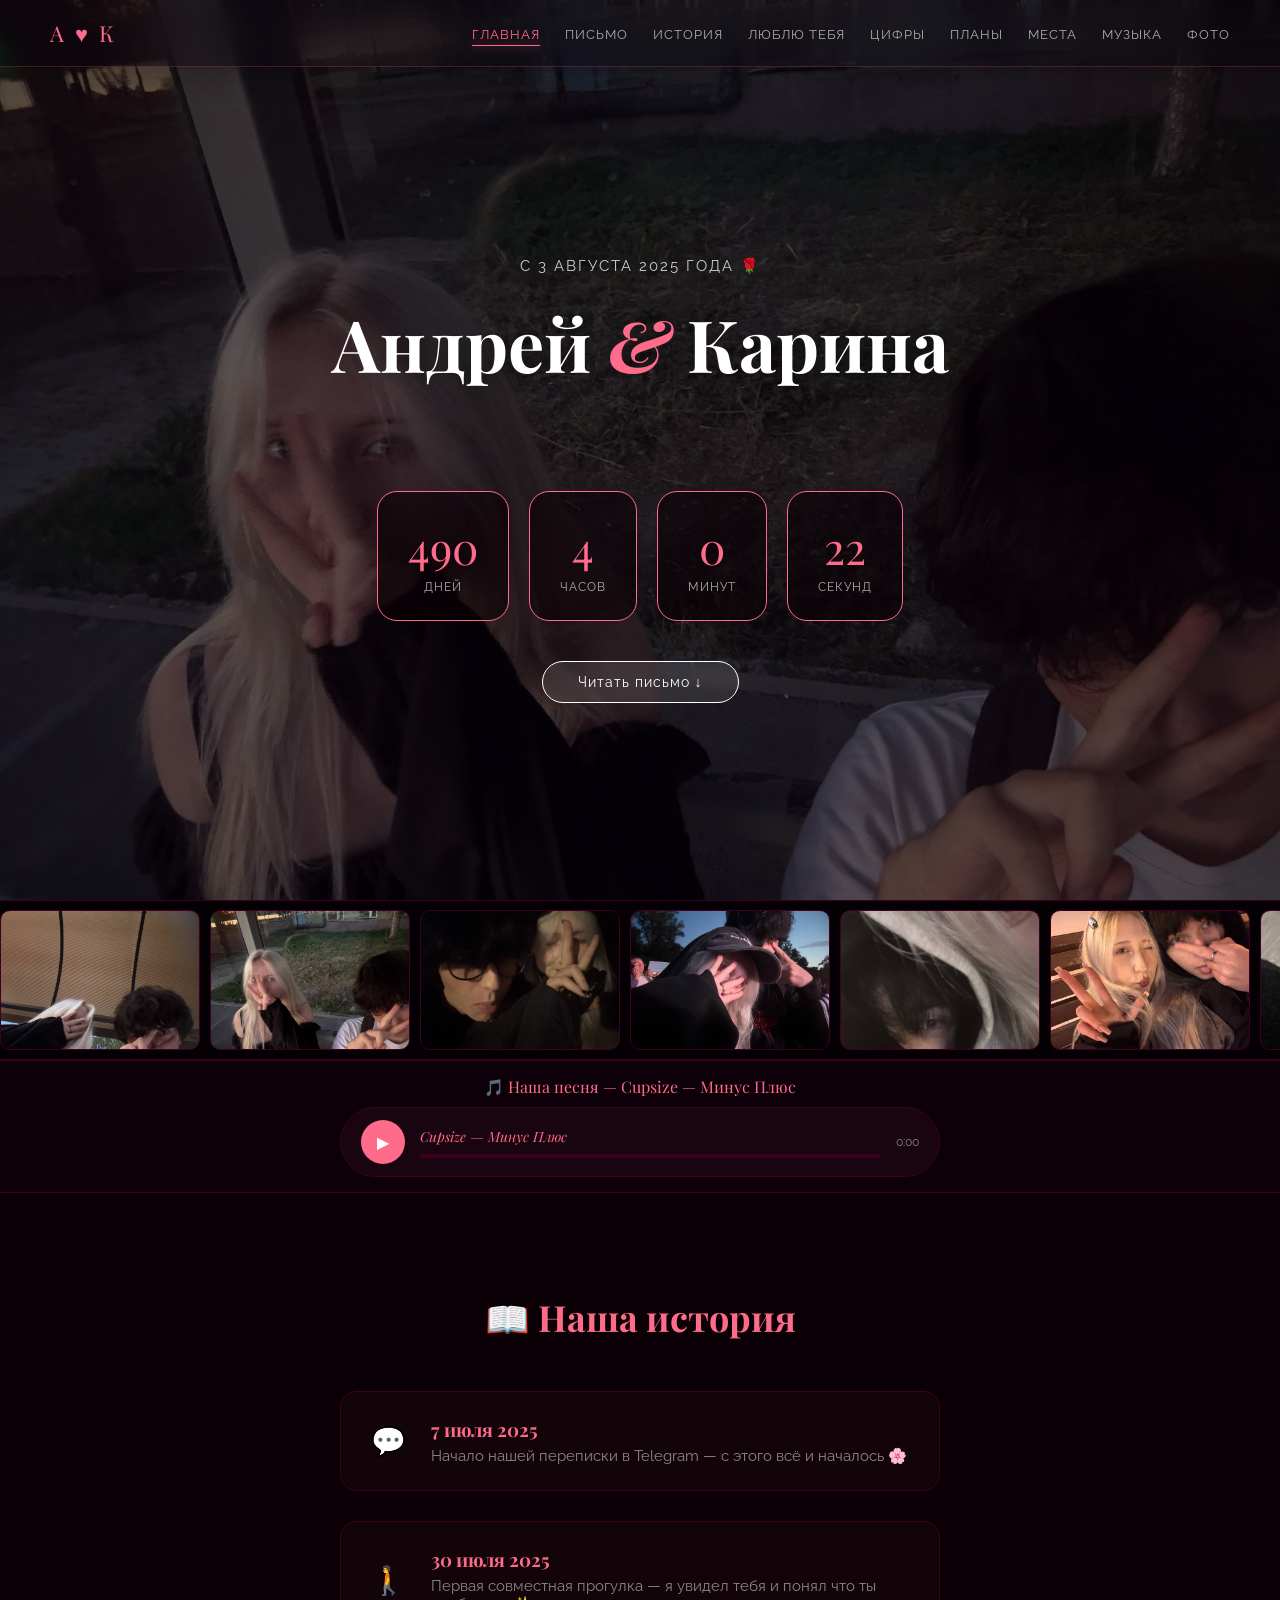
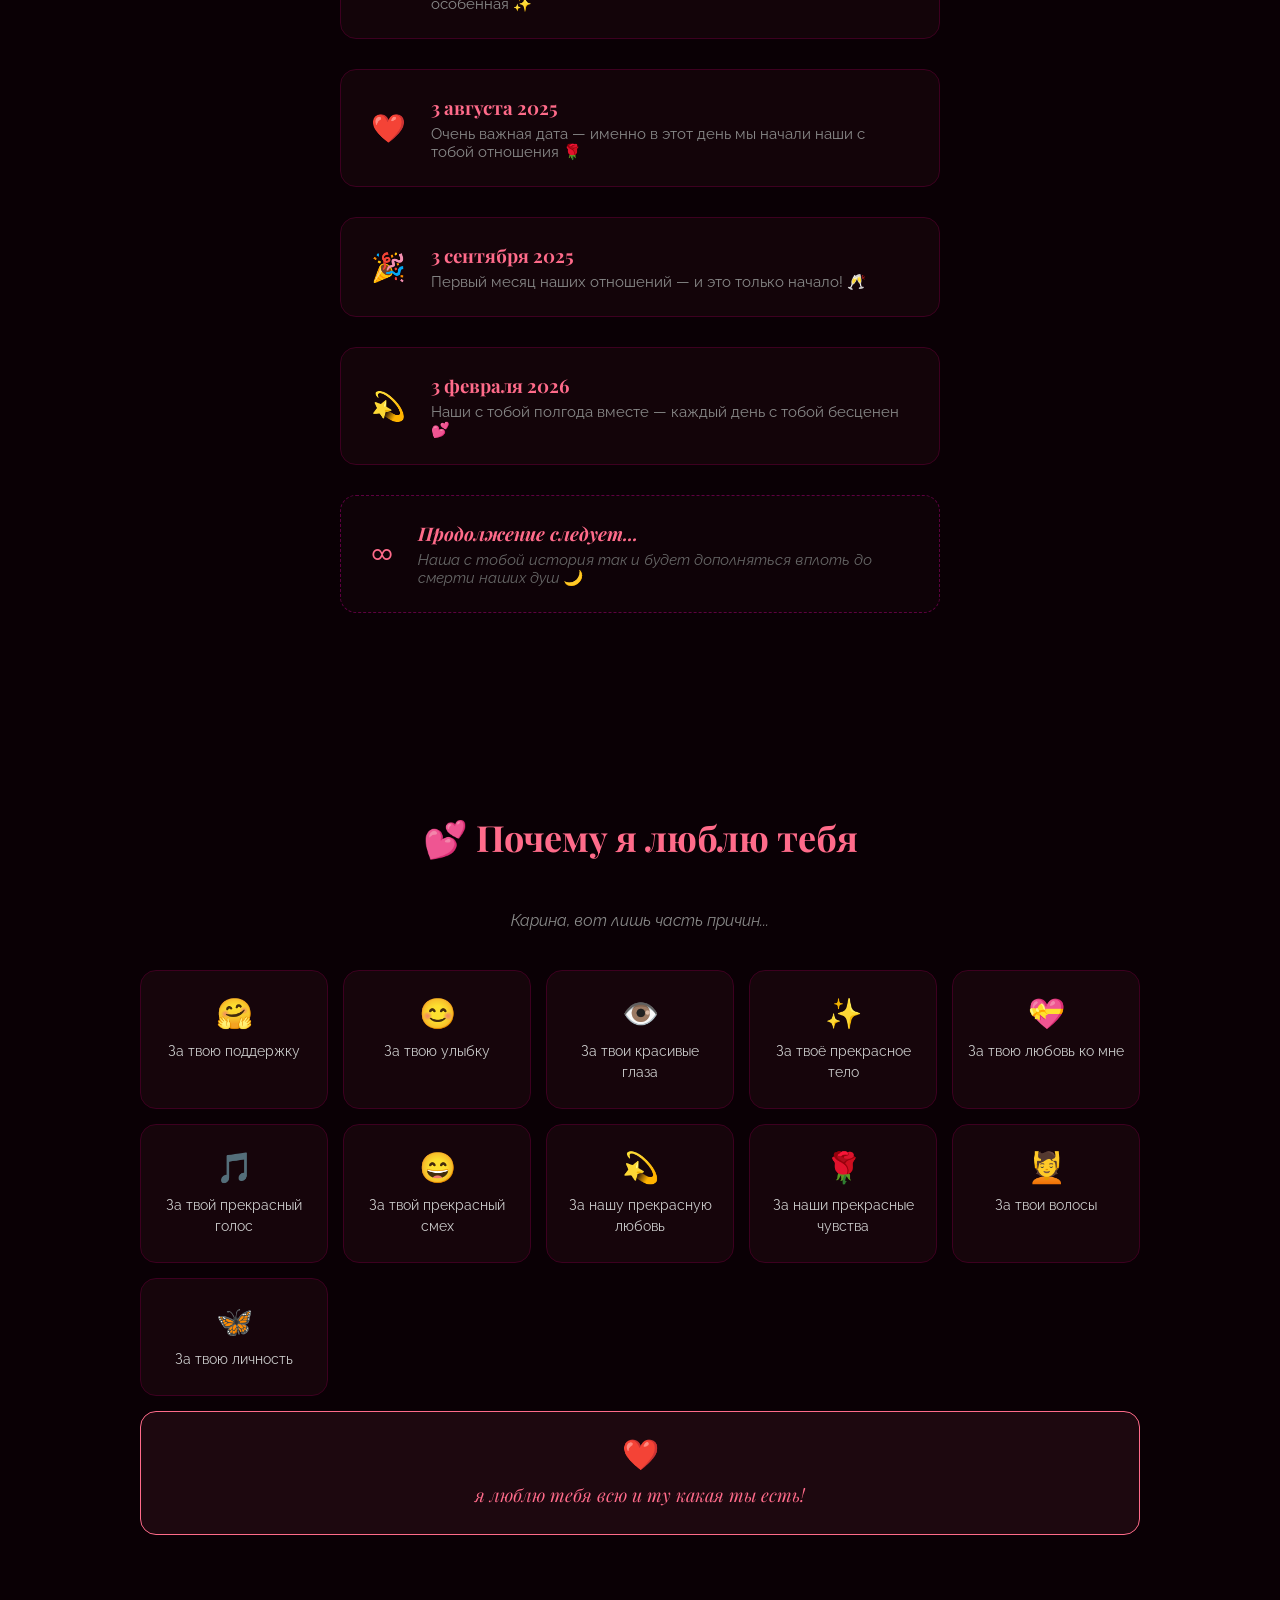
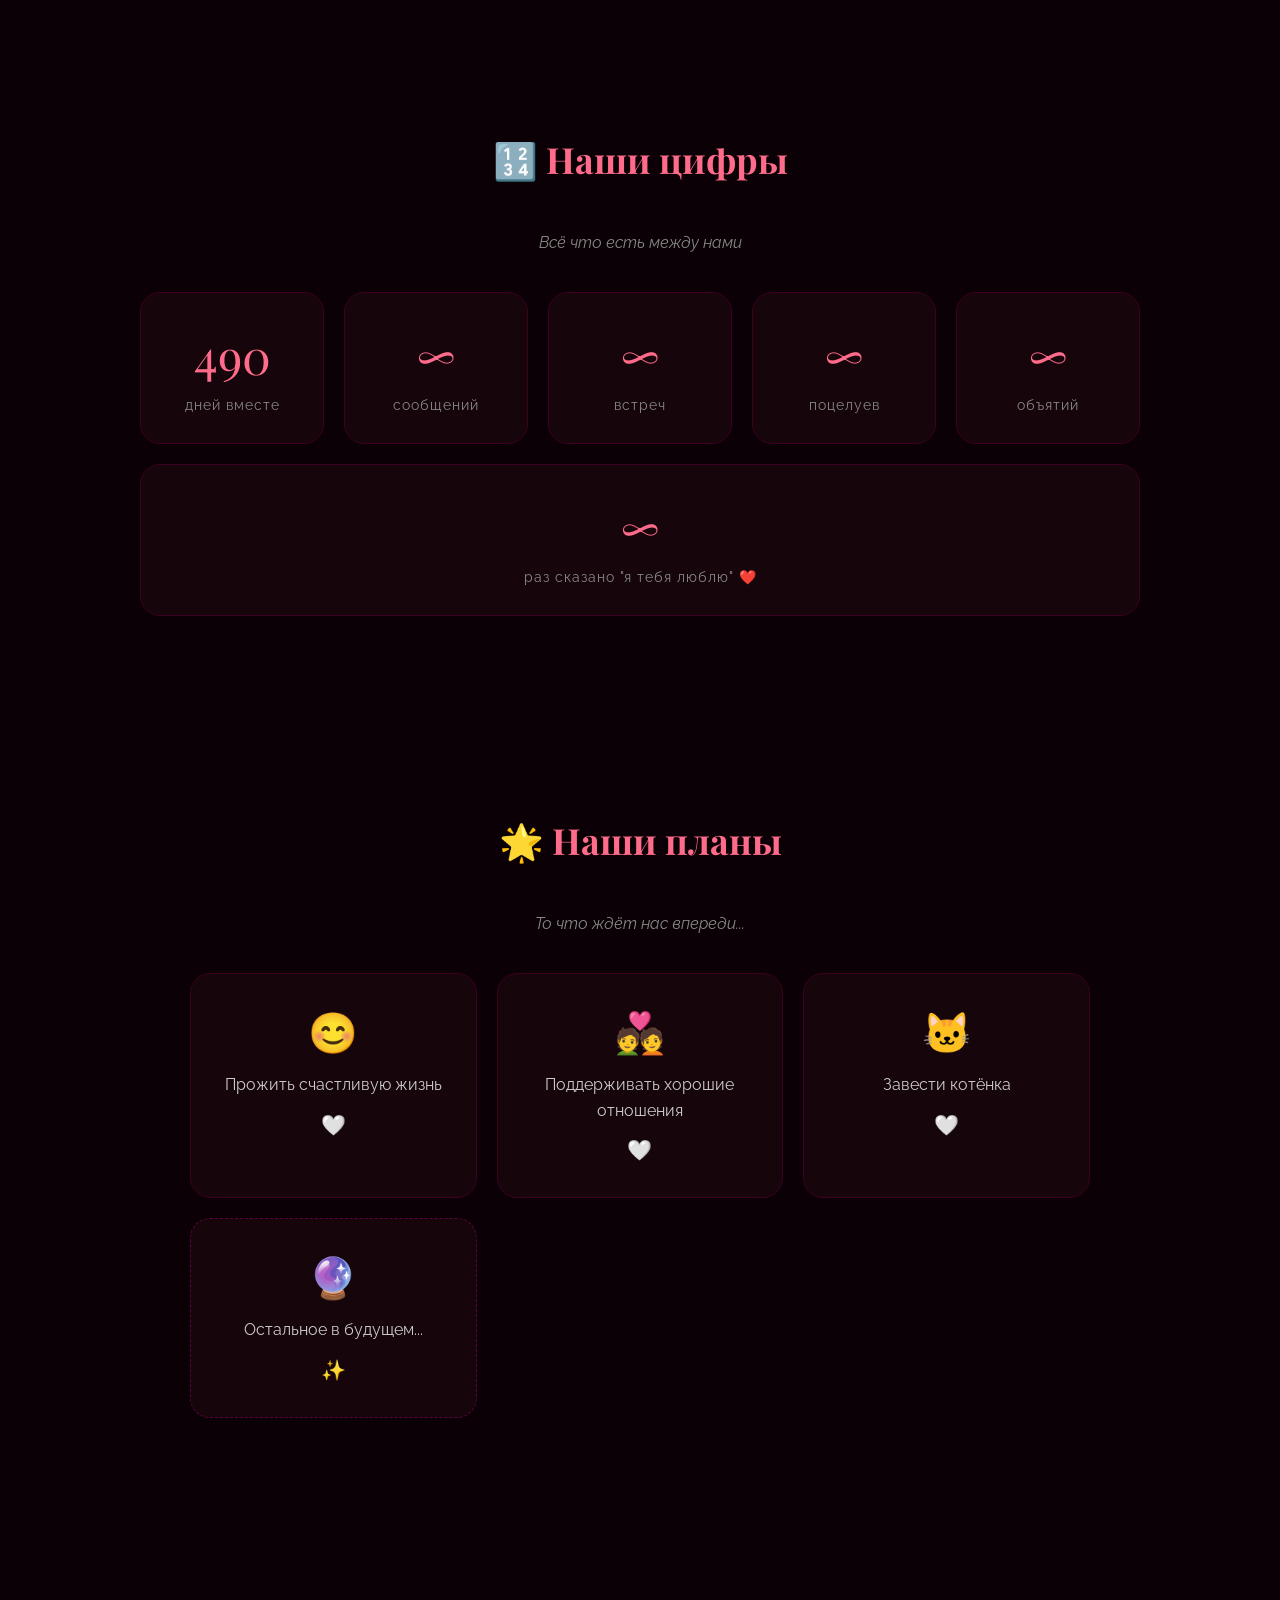
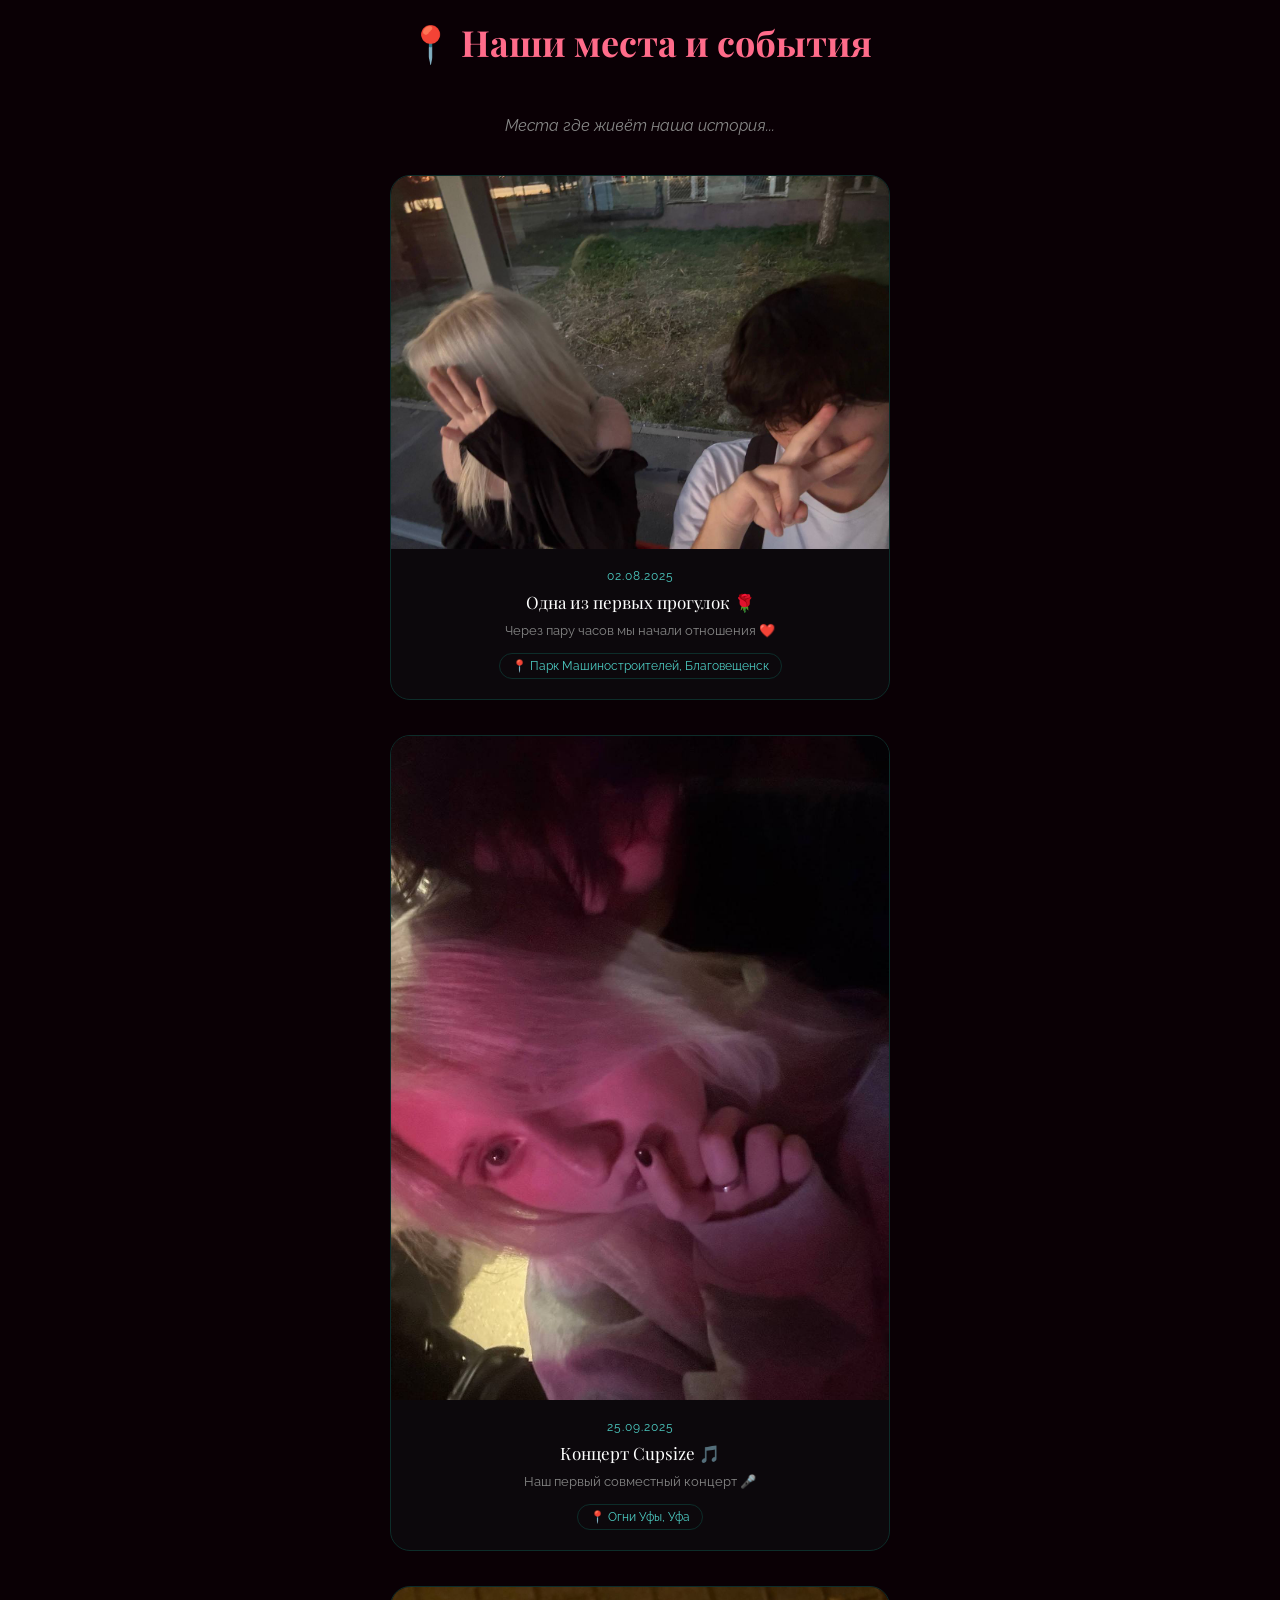
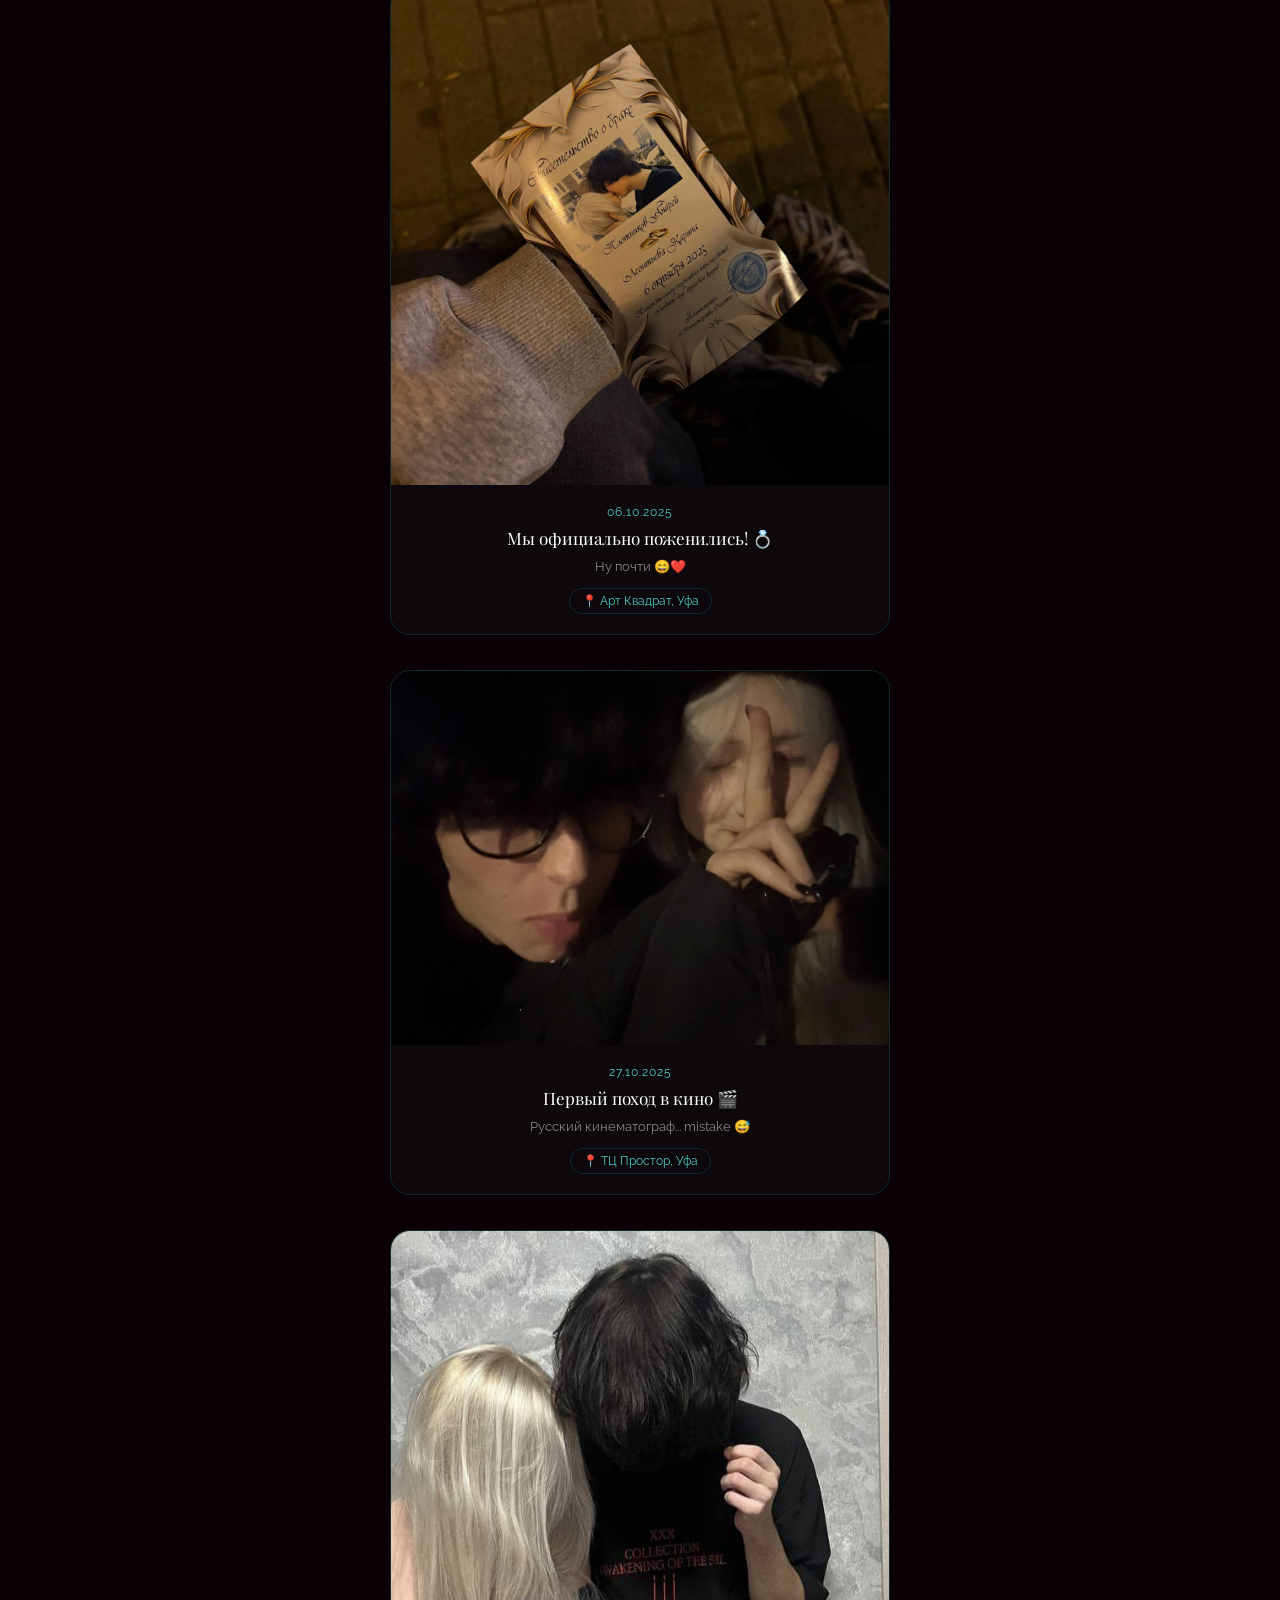
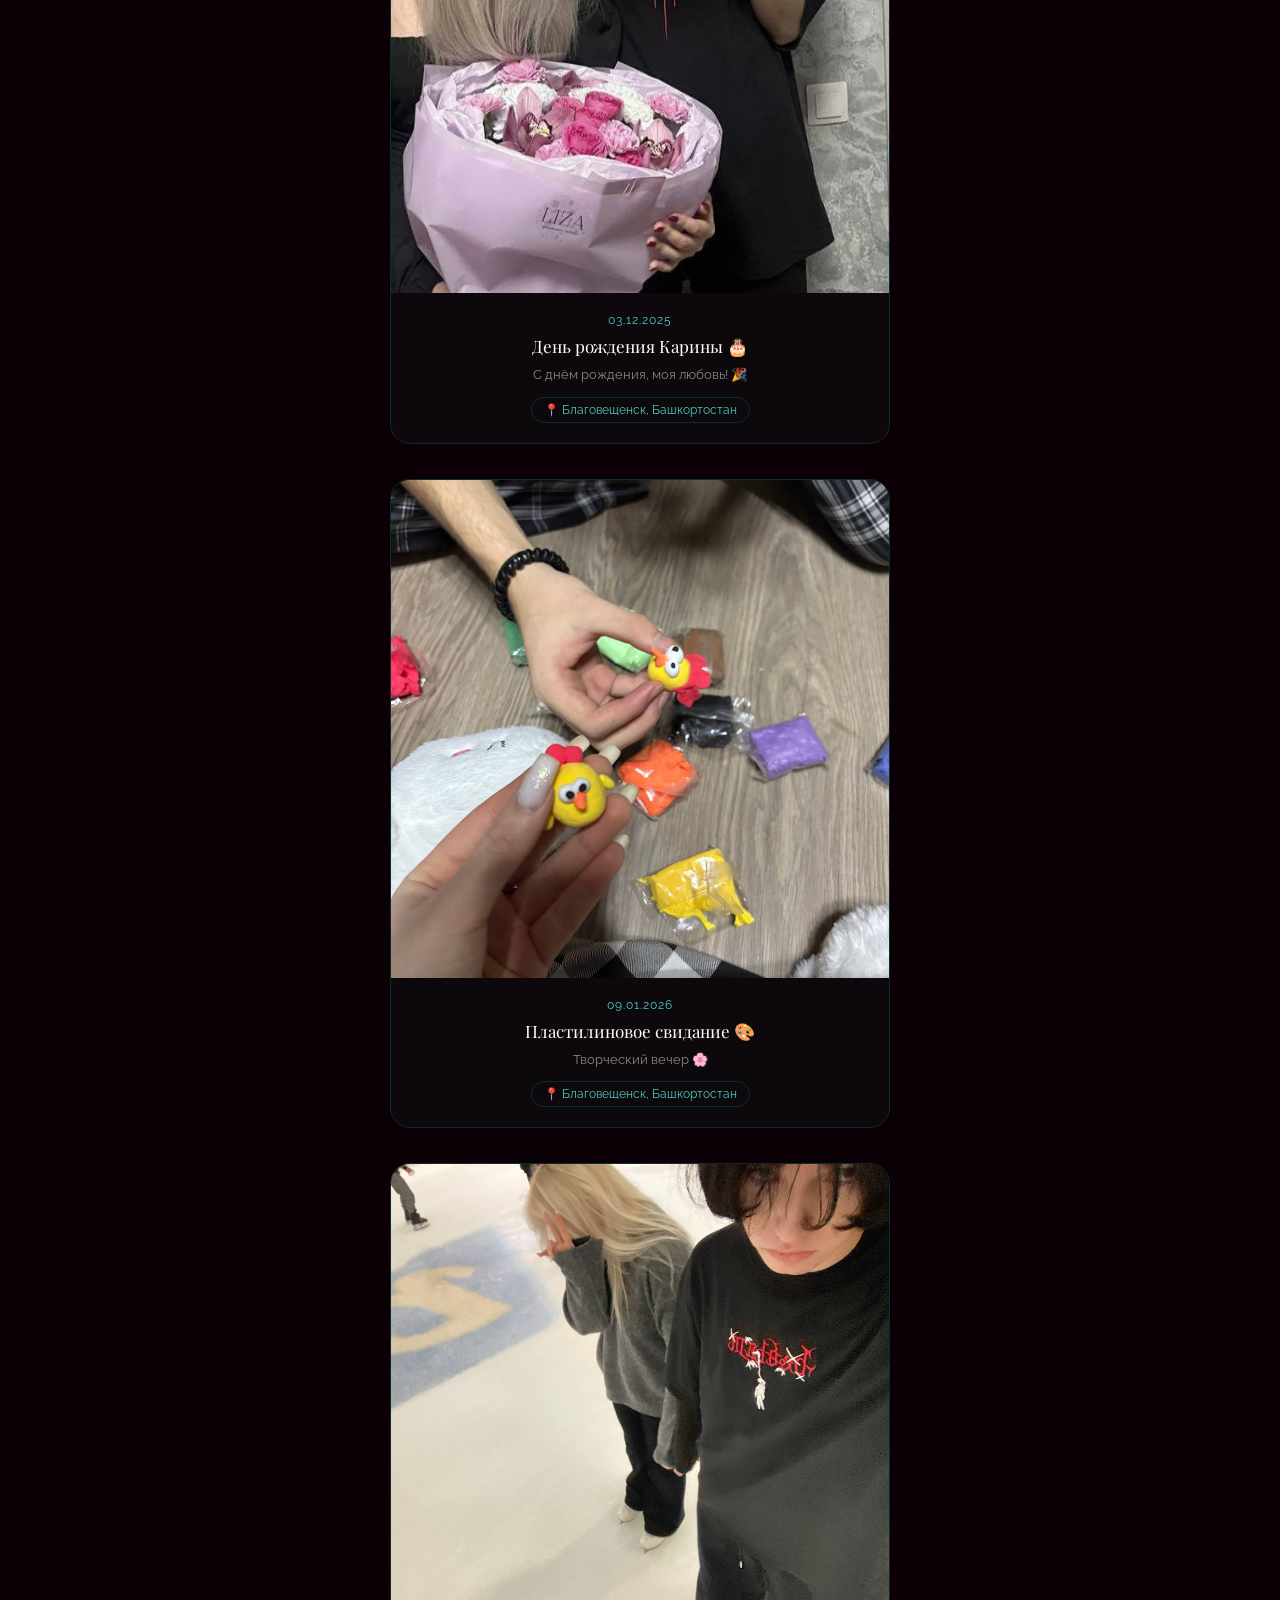
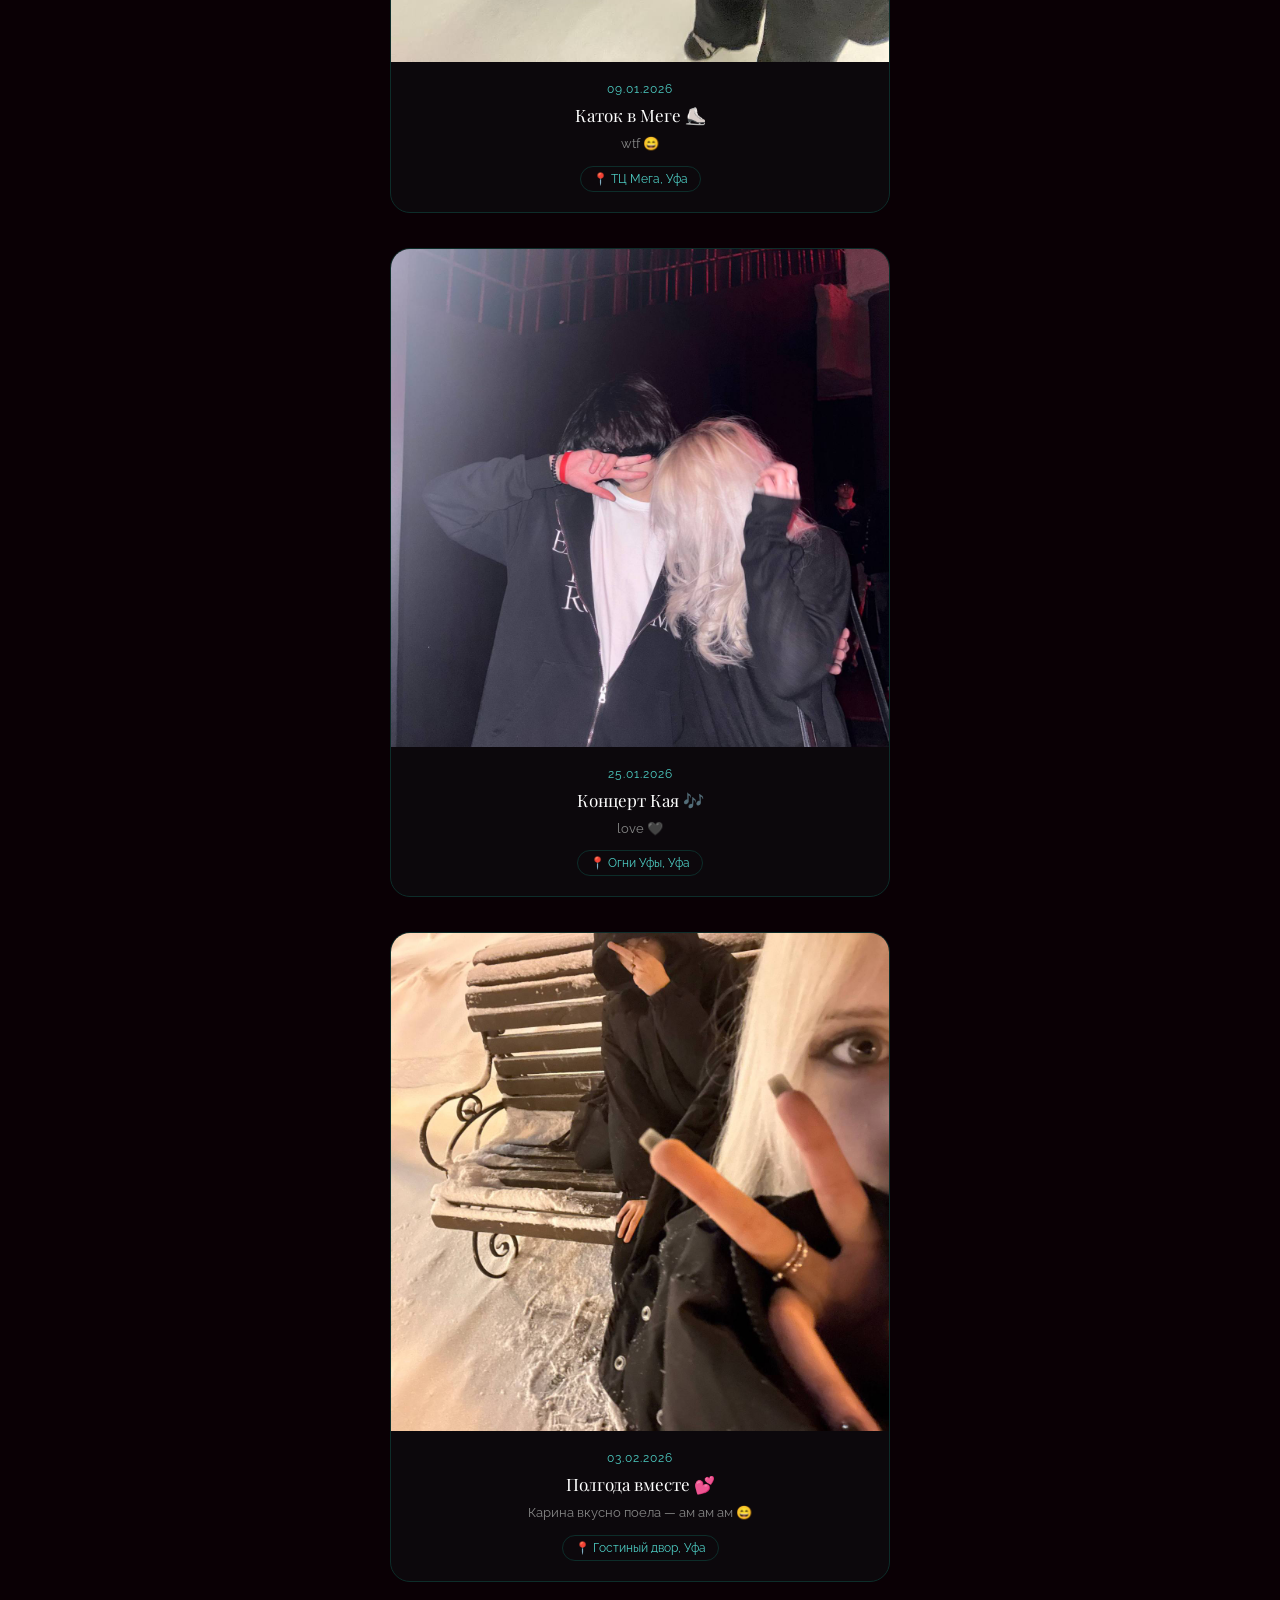
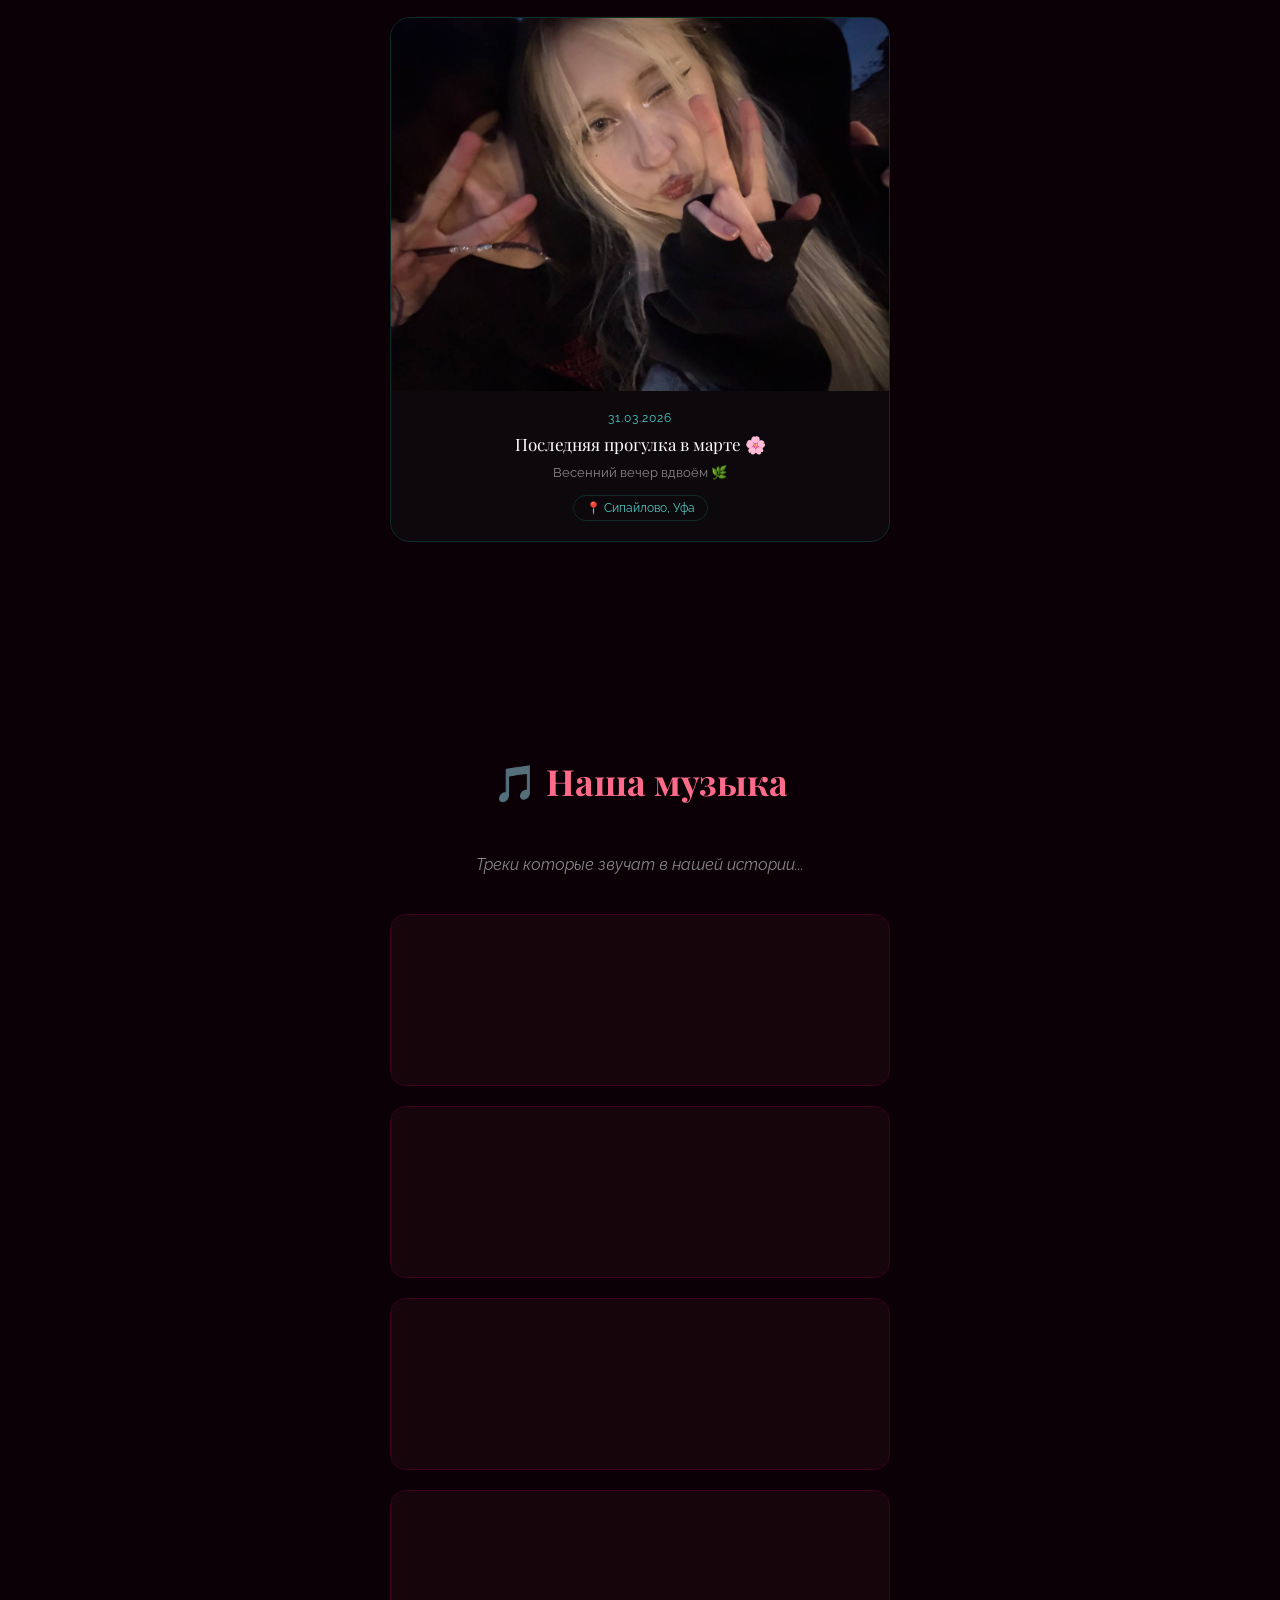
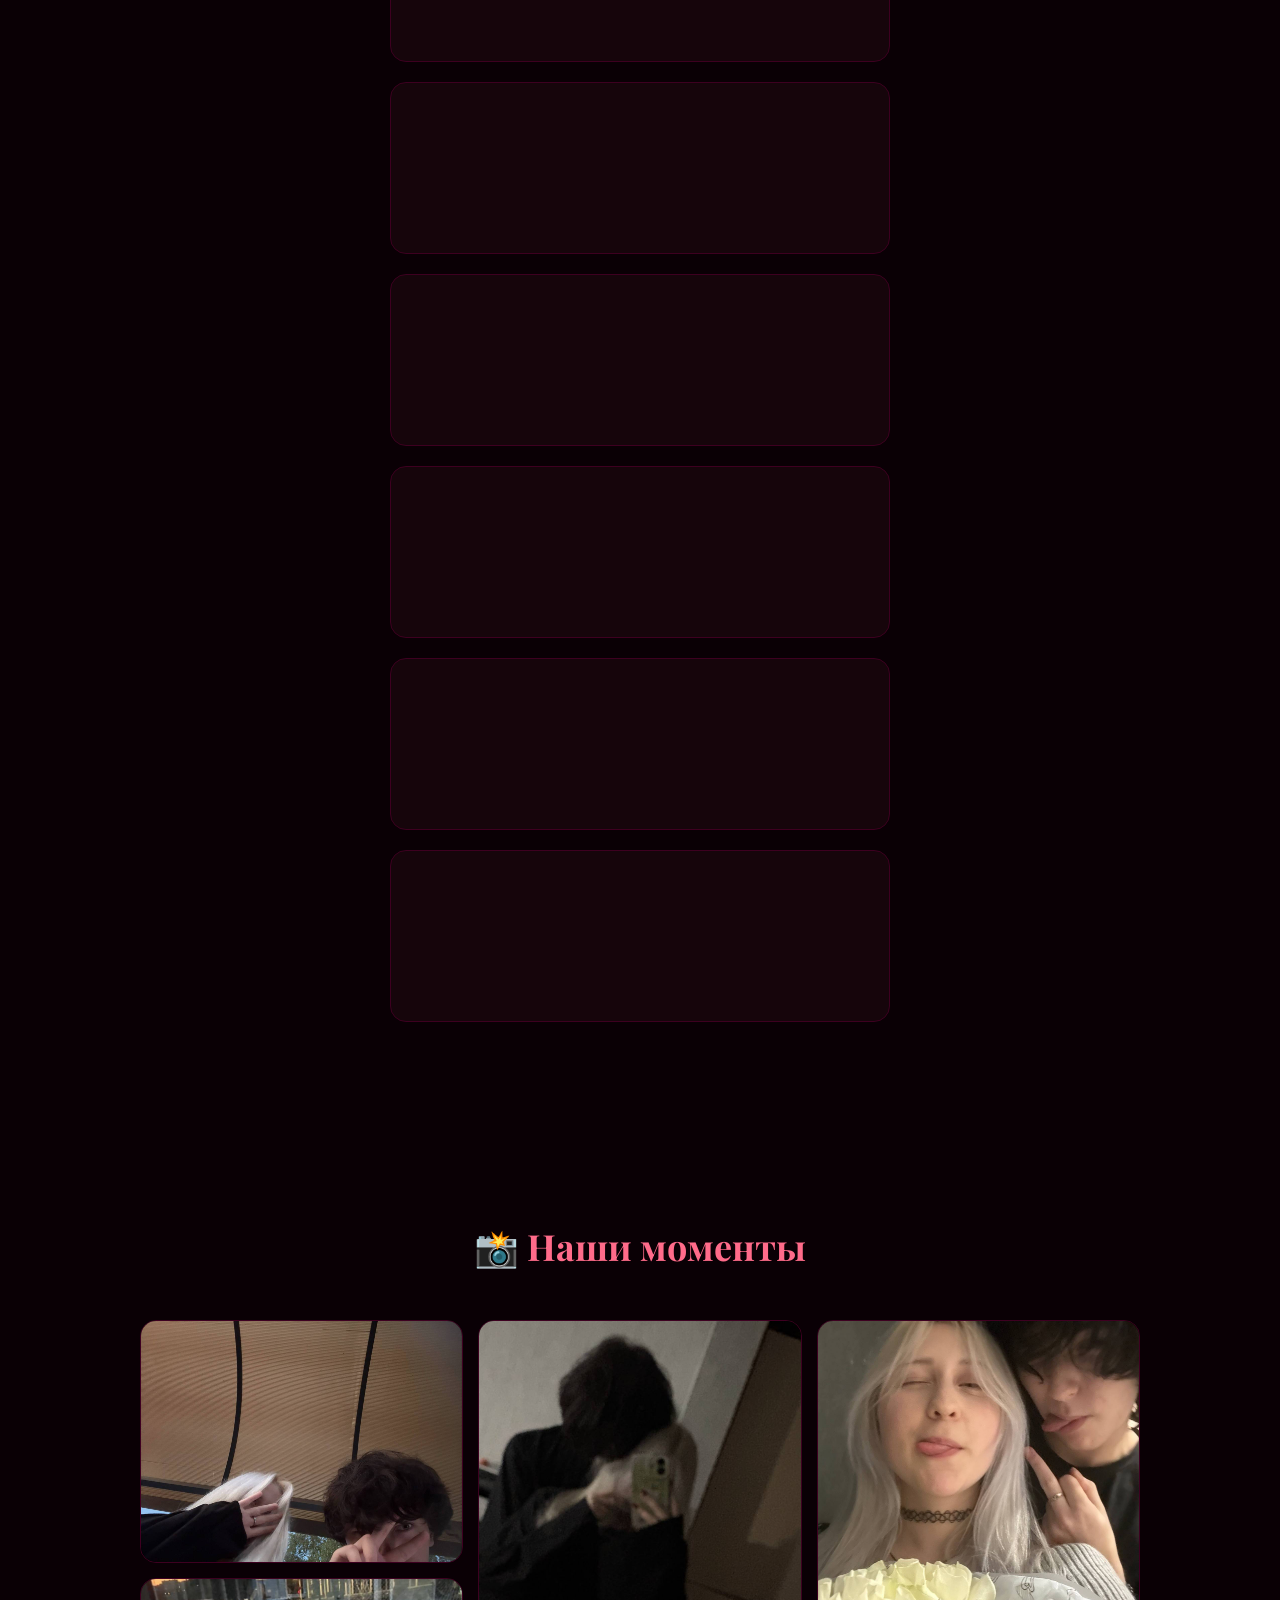
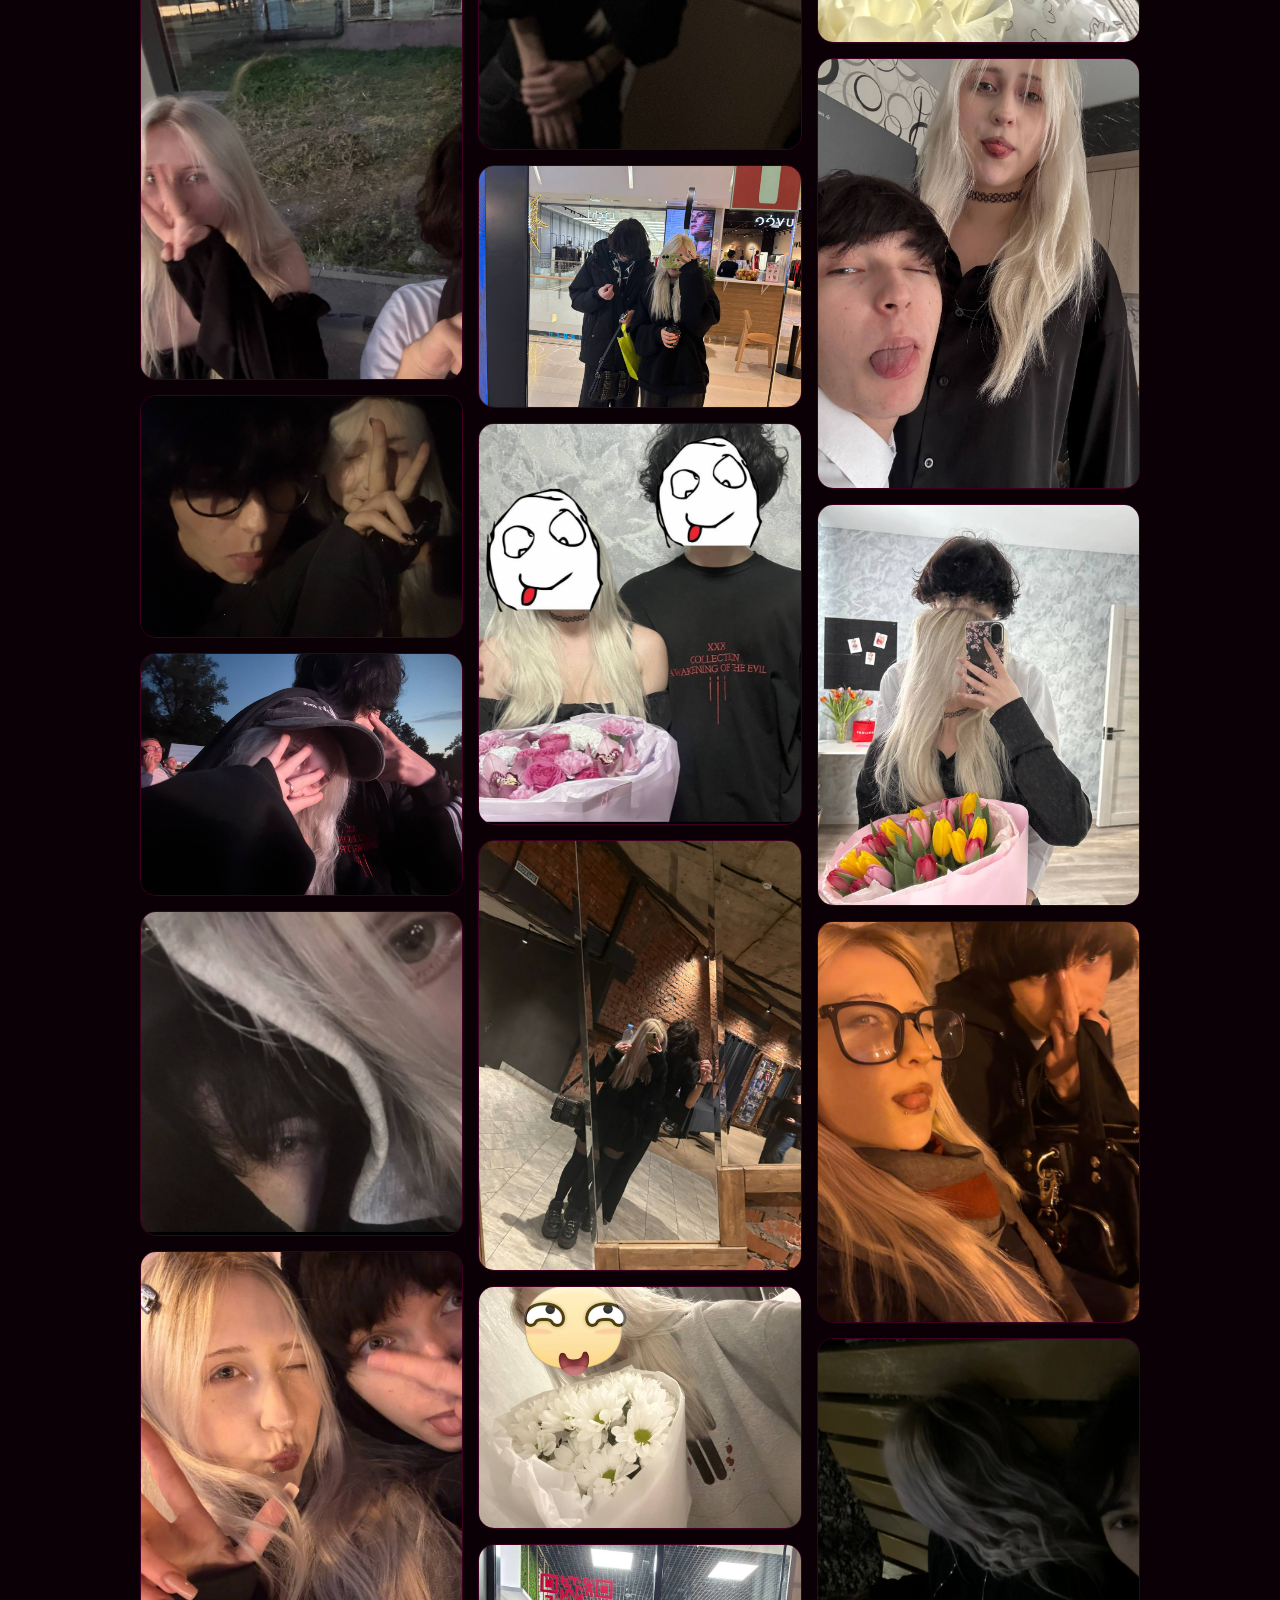
==== templates/index.html @ 64c7228e "photoup" ====
<!DOCTYPE html>
<html lang="ru">
<head>
    <meta charset="UTF-8">
    <meta name="viewport" content="width=device-width, initial-scale=1.0, maximum-scale=1.0">
    <title>Андрей & Карина ❤️</title>
    <link rel="stylesheet" href="/static/style.css">
    <link href="https://fonts.googleapis.com/css2?family=Playfair+Display:ital,wght@0,400;0,700;1,400&family=Raleway:wght@300;400;600&family=Great+Vibes&family=Cormorant+Garamond:ital,wght@0,300;0,400;0,600;1,300;1,400&display=swap" rel="stylesheet">
    <!-- Yandex Autoplacement 19079168 -->
<script src="https://yandex.ru/ads/system/context.js" async></script>
<script data-page-id="19079168" src="https://yandex.ru/ads/system/ap-loader.js" async></script>
</head>
<body>

    <div id="loader">
        <canvas id="stars-canvas"></canvas>
        <div class="loader-content">
            <svg class="writing-svg" viewBox="0 0 500 120" xmlns="http://www.w3.org/2000/svg">
                <text x="50%" y="80" text-anchor="middle"
                    font-family="'Cormorant Garamond', serif"
                    font-size="72" fill="none"
                    stroke="#ff6b8a" stroke-width="1.5"
                    stroke-dasharray="1000" stroke-dashoffset="1000"
                    id="writing-text">Андрей & Карина</text>
            </svg>
            <div class="loader-heart" id="loader-heart">❤️</div>
            <div class="loader-date" id="loader-date">03.08.2025</div>
        </div>
    </div>

    <div id="particles"></div>
    <canvas id="bg-stars"></canvas>

    <nav>
        <div class="logo">А ♥ К</div>
        <div class="burger" onclick="toggleMenu()">☰</div>
        <ul id="nav-menu">
            <li><a href="#home" onclick="toggleMenu()">Главная</a></li>
            <li><a href="#letter" onclick="toggleMenu()">Письмо</a></li>
            <li><a href="#history" onclick="toggleMenu()">История</a></li>
            <li><a href="#love" onclick="toggleMenu()">Люблю тебя</a></li>
            <li><a href="#stats" onclick="toggleMenu()">Цифры</a></li>
            <li><a href="#plans" onclick="toggleMenu()">Планы</a></li>
            <li><a href="#places" onclick="toggleMenu()">Места</a></li>
            <li><a href="#music" onclick="toggleMenu()">Музыка</a></li>
            <li><a href="#gallery" onclick="toggleMenu()">Фото</a></li>
        </ul>
    </nav>

    <section class="section fullscreen" id="home">
        <div class="slideshow">
            <div class="slide" style="background-image: url('/static/images/photo1.jpg')"></div>
            <div class="slide" style="background-image: url('/static/images/photo2.jpg')"></div>
            <div class="slide" style="background-image: url('/static/images/photo3.jpg')"></div>
            <div class="slide" style="background-image: url('/static/images/photo4.jpg')"></div>
            <div class="slide" style="background-image: url('/static/images/photo5.jpg')"></div>
            <div class="slide" style="background-image: url('/static/images/photo34.jpg')"></div>
            <div class="slide" style="background-image: url('/static/images/photo35.jpg')"></div>
            <div class="slide" style="background-image: url('/static/images/photo36.jpg')"></div>
            <div class="slide" style="background-image: url('/static/images/photo37.jpg')"></div>
            <div class="slide" style="background-image: url('/static/images/photo38.jpg')"></div>
            <div class="slide" style="background-image: url('/static/images/photo39.jpg')"></div>
        </div>
        <div class="slideshow-overlay"></div>
        <div class="hero-content">
            <p class="pre-title">с 3 августа 2025 года 🌹</p>
            <h1>Андрей <span>&</span> Карина</h1>
            <p class="subtitle" id="typewriter"></p>
            <div class="counter-box">
                <div class="counter-item"><span id="days">0</span><small>дней</small></div>
                <div class="counter-item"><span id="hours">0</span><small>часов</small></div>
                <div class="counter-item"><span id="minutes">0</span><small>минут</small></div>
                <div class="counter-item"><span id="seconds">0</span><small>секунд</small></div>
            </div>
            <a href="#letter" class="scroll-btn">Читать письмо ↓</a>
        </div>
    </section>

    <div class="photo-strip">
        <div class="photo-strip-inner">
            <div class="strip-item" style="background-image: url('/static/images/photo1.jpg')"></div>
            <div class="strip-item" style="background-image: url('/static/images/photo2.jpg')"></div>
            <div class="strip-item" style="background-image: url('/static/images/photo3.jpg')"></div>
            <div class="strip-item" style="background-image: url('/static/images/photo4.jpg')"></div>
            <div class="strip-item" style="background-image: url('/static/images/photo5.jpg')"></div>
            <div class="strip-item" style="background-image: url('/static/images/photo6.jpg')"></div>
            <div class="strip-item" style="background-image: url('/static/images/photo7.jpg')"></div>
            <div class="strip-item" style="background-image: url('/static/images/photo8.jpg')"></div>
            <div class="strip-item" style="background-image: url('/static/images/photo9.jpg')"></div>
            <div class="strip-item" style="background-image: url('/static/images/photo10.jpg')"></div>
            <div class="strip-item" style="background-image: url('/static/images/photo11.jpg')"></div>
            <div class="strip-item" style="background-image: url('/static/images/photo12.jpg')"></div>
            <div class="strip-item" style="background-image: url('/static/images/photo13.jpg')"></div>
            <div class="strip-item" style="background-image: url('/static/images/photo14.jpg')"></div>
            <div class="strip-item" style="background-image: url('/static/images/photo15.jpg')"></div>
            <div class="strip-item" style="background-image: url('/static/images/photo16.jpg')"></div>
            <div class="strip-item" style="background-image: url('/static/images/photo17.jpg')"></div>
            <div class="strip-item" style="background-image: url('/static/images/photo18.jpg')"></div>
            <div class="strip-item" style="background-image: url('/static/images/photo19.jpg')"></div>
            <div class="strip-item" style="background-image: url('/static/images/photo20.jpg')"></div>
            <div class="strip-item" style="background-image: url('/static/images/photo21.jpg')"></div>
            <div class="strip-item" style="background-image: url('/static/images/photo22.jpg')"></div>
            <div class="strip-item" style="background-image: url('/static/images/photo23.jpg')"></div>
            <div class="strip-item" style="background-image: url('/static/images/photo24.jpg')"></div>
            <div class="strip-item" style="background-image: url('/static/images/photo25.jpg')"></div>
            <div class="strip-item" style="background-image: url('/static/images/photo26.jpg')"></div>
            <div class="strip-item" style="background-image: url('/static/images/photo27.jpg')"></div>
            <div class="strip-item" style="background-image: url('/static/images/photo28.jpg')"></div>
            <div class="strip-item" style="background-image: url('/static/images/photo29.jpg')"></div>
            <div class="strip-item" style="background-image: url('/static/images/photo30.jpg')"></div>
            <div class="strip-item" style="background-image: url('/static/images/photo31.jpg')"></div>
            <div class="strip-item" style="background-image: url('/static/images/photo32.jpg')"></div>
            <div class="strip-item" style="background-image: url('/static/images/photo33.jpg')"></div>
            <div class="strip-item" style="background-image: url('/static/images/photo1.jpg')"></div>
            <div class="strip-item" style="background-image: url('/static/images/photo2.jpg')"></div>
            <div class="strip-item" style="background-image: url('/static/images/photo3.jpg')"></div>
            <div class="strip-item" style="background-image: url('/static/images/photo4.jpg')"></div>
            <div class="strip-item" style="background-image: url('/static/images/photo5.jpg')"></div>
            <div class="strip-item" style="background-image: url('/static/images/photo6.jpg')"></div>
            <div class="strip-item" style="background-image: url('/static/images/photo7.jpg')"></div>
            <div class="strip-item" style="background-image: url('/static/images/photo8.jpg')"></div>
            <div class="strip-item" style="background-image: url('/static/images/photo9.jpg')"></div>
            <div class="strip-item" style="background-image: url('/static/images/photo10.jpg')"></div>
            <div class="strip-item" style="background-image: url('/static/images/photo11.jpg')"></div>
            <div class="strip-item" style="background-image: url('/static/images/photo12.jpg')"></div>
            <div class="strip-item" style="background-image: url('/static/images/photo13.jpg')"></div>
            <div class="strip-item" style="background-image: url('/static/images/photo14.jpg')"></div>
            <div class="strip-item" style="background-image: url('/static/images/photo15.jpg')"></div>
            <div class="strip-item" style="background-image: url('/static/images/photo16.jpg')"></div>
            <div class="strip-item" style="background-image: url('/static/images/photo17.jpg')"></div>
            <div class="strip-item" style="background-image: url('/static/images/photo18.jpg')"></div>
            <div class="strip-item" style="background-image: url('/static/images/photo19.jpg')"></div>
            <div class="strip-item" style="background-image: url('/static/images/photo20.jpg')"></div>
            <div class="strip-item" style="background-image: url('/static/images/photo21.jpg')"></div>
            <div class="strip-item" style="background-image: url('/static/images/photo22.jpg')"></div>
            <div class="strip-item" style="background-image: url('/static/images/photo23.jpg')"></div>
            <div class="strip-item" style="background-image: url('/static/images/photo24.jpg')"></div>
            <div class="strip-item" style="background-image: url('/static/images/photo25.jpg')"></div>
            <div class="strip-item" style="background-image: url('/static/images/photo26.jpg')"></div>
            <div class="strip-item" style="background-image: url('/static/images/photo27.jpg')"></div>
            <div class="strip-item" style="background-image: url('/static/images/photo28.jpg')"></div>
            <div class="strip-item" style="background-image: url('/static/images/photo29.jpg')"></div>
            <div class="strip-item" style="background-image: url('/static/images/photo30.jpg')"></div>
            <div class="strip-item" style="background-image: url('/static/images/photo31.jpg')"></div>
            <div class="strip-item" style="background-image: url('/static/images/photo32.jpg')"></div>
            <div class="strip-item" style="background-image: url('/static/images/photo33.jpg')"></div>
            <div class="strip-item" style="background-image: url('/static/images/photo34.jpg')"></div>
            <div class="strip-item" style="background-image: url('/static/images/photo35.jpg')"></div>
            <div class="strip-item" style="background-image: url('/static/images/photo36.jpg')"></div>
            <div class="strip-item" style="background-image: url('/static/images/photo37.jpg')"></div>
            <div class="strip-item" style="background-image: url('/static/images/photo38.jpg')"></div>
            <div class="strip-item" style="background-image: url('/static/images/photo39.jpg')"></div>
        </div>
    </div>

    <div class="music-bar">
        <div class="music-bar-inner">
            <span class="music-label">🎵 Наша песня — Cupsize — Минус Плюс</span>
            <div class="custom-player">
                <button class="play-btn" id="playBtn" onclick="togglePlay()">▶</button>
                <div class="player-info">
                    <div class="player-title">Cupsize — Минус Плюс</div>
                    <div class="player-progress" onclick="seekAudio(event)" id="progressBar">
                        <div class="player-progress-fill" id="progressFill"></div>
                    </div>
                </div>
                <div class="player-time" id="playerTime">0:00</div>
                <audio id="mainAudio" src="/static/song.mp3"></audio>
            </div>
        </div>
    </div>

    <section class="section" id="history">
        <div class="section-inner">
            <h2 class="section-title">📖 Наша история</h2>
            <div class="timeline">
                <div class="timeline-item">
                    <div class="timeline-dot">💬</div>
                    <div class="timeline-text"><h3>7 июля 2025</h3><p>Начало нашей переписки в Telegram — с этого всё и началось 🌸</p></div>
                </div>
                <div class="timeline-item">
                    <div class="timeline-dot">🚶</div>
                    <div class="timeline-text"><h3>30 июля 2025</h3><p>Первая совместная прогулка — я увидел тебя и понял что ты особенная ✨</p></div>
                </div>
                <div class="timeline-item">
                    <div class="timeline-dot">❤️</div>
                    <div class="timeline-text"><h3>3 августа 2025</h3><p>Очень важная дата — именно в этот день мы начали наши с тобой отношения 🌹</p></div>
                </div>
                <div class="timeline-item">
                    <div class="timeline-dot">🎉</div>
                    <div class="timeline-text"><h3>3 сентября 2025</h3><p>Первый месяц наших отношений — и это только начало! 🥂</p></div>
                </div>
                <div class="timeline-item">
                    <div class="timeline-dot">💫</div>
                    <div class="timeline-text"><h3>3 февраля 2026</h3><p>Наши с тобой полгода вместе — каждый день с тобой бесценен 💕</p></div>
                </div>
                <div class="timeline-item timeline-item-future">
                    <div class="timeline-dot">∞</div>
                    <div class="timeline-text"><h3>Продолжение следует...</h3><p>Наша с тобой история так и будет дополняться вплоть до смерти наших душ 🌙</p></div>
                </div>
            </div>
        </div>
    </section>

    <section class="section" id="love">
        <div class="section-inner">
            <h2 class="section-title">💕 Почему я люблю тебя</h2>
            <p class="love-subtitle">Карина, вот лишь часть причин...</p>
            <div class="love-grid">
                <div class="love-card"><div class="love-icon">🤗</div><p>За твою поддержку</p></div>
                <div class="love-card"><div class="love-icon">😊</div><p>За твою улыбку</p></div>
                <div class="love-card"><div class="love-icon">👁️</div><p>За твои красивые глаза</p></div>
                <div class="love-card"><div class="love-icon">✨</div><p>За твоё прекрасное тело</p></div>
                <div class="love-card"><div class="love-icon">💝</div><p>За твою любовь ко мне</p></div>
                <div class="love-card"><div class="love-icon">🎵</div><p>За твой прекрасный голос</p></div>
                <div class="love-card"><div class="love-icon">😄</div><p>За твой прекрасный смех</p></div>
                <div class="love-card"><div class="love-icon">💫</div><p>За нашу прекрасную любовь</p></div>
                <div class="love-card"><div class="love-icon">🌹</div><p>За наши прекрасные чувства</p></div>
                <div class="love-card"><div class="love-icon">💆</div><p>За твои волосы</p></div>
                <div class="love-card"><div class="love-icon">🦋</div><p>За твою личность</p></div>
                <div class="love-card love-card-wide"><div class="love-icon">❤️</div><p>я люблю тебя всю и ту какая ты есть!</p></div>
            </div>
        </div>
    </section>

    <section class="section" id="stats">
        <div class="section-inner">
            <h2 class="section-title">🔢 Наши цифры</h2>
            <p class="love-subtitle">Всё что есть между нами</p>
            <div class="stats-grid">
                <div class="stat-card"><div class="stat-number" id="stat-days">0</div><div class="stat-label">дней вместе</div></div>
                <div class="stat-card"><div class="stat-number">∞</div><div class="stat-label">сообщений</div></div>
                <div class="stat-card"><div class="stat-number">∞</div><div class="stat-label">встреч</div></div>
                <div class="stat-card"><div class="stat-number">∞</div><div class="stat-label">поцелуев</div></div>
                <div class="stat-card"><div class="stat-number">∞</div><div class="stat-label">объятий</div></div>
                <div class="stat-card stat-card-wide"><div class="stat-number">∞</div><div class="stat-label">раз сказано "я тебя люблю" ❤️</div></div>
            </div>
        </div>
    </section>

    <section class="section" id="plans">
        <div class="section-inner">
            <h2 class="section-title">🌟 Наши планы</h2>
            <p class="love-subtitle">То что ждёт нас впереди...</p>
            <div class="plans-grid">
                <div class="plan-card"><div class="plan-icon">😊</div><div class="plan-text">Прожить счастливую жизнь</div><div class="plan-check">🤍</div></div>
                <div class="plan-card"><div class="plan-icon">💑</div><div class="plan-text">Поддерживать хорошие отношения</div><div class="plan-check">🤍</div></div>
                <div class="plan-card"><div class="plan-icon">🐱</div><div class="plan-text">Завести котёнка</div><div class="plan-check">🤍</div></div>
                <div class="plan-card plan-card-future"><div class="plan-icon">🔮</div><div class="plan-text">Остальное в будущем...</div><div class="plan-check">✨</div></div>
            </div>
        </div>
    </section>

    <!-- Наши места -->
    <section class="section" id="places">
        <div class="section-inner">
            <h2 class="section-title">📍 Наши места и события</h2>
            <p class="love-subtitle">Места где живёт наша история...</p>
            <div class="places-grid-cards">

                <div class="place-event-card">
                    <div class="place-event-img-wrap"><img src="/static/images/1progylka.jpg" alt="прогулка"></div>
                    <div class="place-event-body">
                        <div class="place-event-date">02.08.2025</div>
                        <div class="place-event-title">Одна из первых прогулок 🌹</div>
                        <div class="place-event-desc">Через пару часов мы начали отношения ❤️</div>
                        <a class="place-event-geo" href="https://yandex.ru/maps/?text=Парк+Машиностроителей,Благовещенск,Башкортостан" target="_blank">📍 Парк Машиностроителей, Благовещенск</a>
                    </div>
                </div>

                <div class="place-event-card">
                    <div class="place-event-img-wrap"><img src="/static/images/cupsize25.jpg" alt="концерт"></div>
                    <div class="place-event-body">
                        <div class="place-event-date">25.09.2025</div>
                        <div class="place-event-title">Концерт Cupsize 🎵</div>
                        <div class="place-event-desc">Наш первый совместный концерт 🎤</div>
                        <a class="place-event-geo" href="https://yandex.ru/maps/?text=Огни+Уфы,Уфа" target="_blank">📍 Огни Уфы, Уфа</a>
                    </div>
                </div>

                <div class="place-event-card">
                    <div class="place-event-img-wrap"><img src="/static/images/svadba.jpg" alt="свадьба"></div>
                    <div class="place-event-body">
                        <div class="place-event-date">06.10.2025</div>
                        <div class="place-event-title">Мы официально поженились! 💍</div>
                        <div class="place-event-desc">Ну почти 😄❤️</div>
                        <a class="place-event-geo" href="https://yandex.ru/maps/?text=Арт+Квадрат,Уфа" target="_blank">📍 Арт Квадрат, Уфа</a>
                    </div>
                </div>

                <div class="place-event-card">
                    <div class="place-event-img-wrap"><img src="/static/images/kino.jpg" alt="кино"></div>
                    <div class="place-event-body">
                        <div class="place-event-date">27.10.2025</div>
                        <div class="place-event-title">Первый поход в кино 🎬</div>
                        <div class="place-event-desc">Русский кинематограф... mistake 😅</div>
                        <a class="place-event-geo" href="https://yandex.ru/maps/?text=ТЦ+Простор,Уфа" target="_blank">📍 ТЦ Простор, Уфа</a>
                    </div>
                </div>

                <div class="place-event-card">
                    <div class="place-event-img-wrap"><img src="/static/images/dr.jpg" alt="др"></div>
                    <div class="place-event-body">
                        <div class="place-event-date">03.12.2025</div>
                        <div class="place-event-title">День рождения Карины 🎂</div>
                        <div class="place-event-desc">С днём рождения, моя любовь! 🎉</div>
                        <a class="place-event-geo" href="https://yandex.ru/maps/?text=Благовещенск,Башкортостан" target="_blank">📍 Благовещенск, Башкортостан</a>
                    </div>
                </div>

                <div class="place-event-card">
                    <div class="place-event-img-wrap"><img src="/static/images/svidanie.jpg" alt="свидание"></div>
                    <div class="place-event-body">
                        <div class="place-event-date">09.01.2026</div>
                        <div class="place-event-title">Пластилиновое свидание 🎨</div>
                        <div class="place-event-desc">Творческий вечер 🌸</div>
                        <a class="place-event-geo" href="https://yandex.ru/maps/?text=Благовещенск,Башкортостан" target="_blank">📍 Благовещенск, Башкортостан</a>
                    </div>
                </div>

                <div class="place-event-card">
                    <div class="place-event-img-wrap"><img src="/static/images/katok.jpg" alt="каток"></div>
                    <div class="place-event-body">
                        <div class="place-event-date">09.01.2026</div>
                        <div class="place-event-title">Каток в Меге ⛸️</div>
                        <div class="place-event-desc">wtf 😄</div>
                        <a class="place-event-geo" href="https://yandex.ru/maps/?text=ТЦ+Мега,Уфа" target="_blank">📍 ТЦ Мега, Уфа</a>
                    </div>
                </div>

                <div class="place-event-card">
                    <div class="place-event-img-wrap"><img src="/static/images/kay25.jpg" alt="кай"></div>
                    <div class="place-event-body">
                        <div class="place-event-date">25.01.2026</div>
                        <div class="place-event-title">Концерт Кая 🎶</div>
                        <div class="place-event-desc">love 🖤</div>
                        <a class="place-event-geo" href="https://yandex.ru/maps/?text=Огни+Уфы,Уфа" target="_blank">📍 Огни Уфы, Уфа</a>
                    </div>
                </div>

                <div class="place-event-card">
                    <div class="place-event-img-wrap"><img src="/static/images/polgoda.jpg" alt="полгода"></div>
                    <div class="place-event-body">
                        <div class="place-event-date">03.02.2026</div>
                        <div class="place-event-title">Полгода вместе 💕</div>
                        <div class="place-event-desc">Карина вкусно поела — ам ам ам 😄</div>
                        <a class="place-event-geo" href="https://yandex.ru/maps/?text=Гостиный+двор,Уфа" target="_blank">📍 Гостиный двор, Уфа</a>
                    </div>
                </div>

                <div class="place-event-card">
                    <div class="place-event-img-wrap"><img src="/static/images/last.jpg" alt="прогулка"></div>
                    <div class="place-event-body">
                        <div class="place-event-date">31.03.2026</div>
                        <div class="place-event-title">Последняя прогулка в марте 🌸</div>
                        <div class="place-event-desc">Весенний вечер вдвоём 🌿</div>
                        <a class="place-event-geo" href="https://yandex.ru/maps/?text=Сипайлово,Уфа" target="_blank">📍 Сипайлово, Уфа</a>
                    </div>
                </div>

            </div>
        </div>
    </section>

    <!-- Наша музыка -->
    <section class="section" id="music">
        <div class="section-inner">
            <h2 class="section-title">🎵 Наша музыка</h2>
            <p class="love-subtitle">Треки которые звучат в нашей истории...</p>
            <div class="music-tracks">

                <div class="track-card">
                    <iframe width="100%" height="166" scrolling="no" frameborder="no" allow="autoplay"
                    src="https://w.soundcloud.com/player/?url=https%3A//soundcloud.com/yupi-110805053/cupsize-ya-lyublyu-tebya-full&color=%23ff6b8a&auto_play=false&hide_related=true&show_comments=false&show_user=true&show_reposts=false&show_teaser=false"></iframe>
                </div>

                <div class="track-card">
                    <iframe width="100%" height="166" scrolling="no" frameborder="no" allow="autoplay"
                    src="https://w.soundcloud.com/player/?url=https%3A//soundcloud.com/linalifonova/minus-plyus&color=%23ff6b8a&auto_play=false&hide_related=true&show_comments=false&show_user=true&show_reposts=false&show_teaser=false"></iframe>
                </div>

                <div class="track-card">
                    <iframe width="100%" height="166" scrolling="no" frameborder="no" allow="autoplay"
                    src="https://w.soundcloud.com/player/?url=https%3A//soundcloud.com/cupsizeeeeee/ulybnis-3&color=%23ff6b8a&auto_play=false&hide_related=true&show_comments=false&show_user=true&show_reposts=false&show_teaser=false"></iframe>
                </div>

                <div class="track-card">
                    <iframe width="100%" height="166" scrolling="no" frameborder="no" allow="autoplay"
                    src="https://w.soundcloud.com/player/?url=https%3A//soundcloud.com/everlov3d/cupsize-bolshe-chem&color=%23ff6b8a&auto_play=false&hide_related=true&show_comments=false&show_user=true&show_reposts=false&show_teaser=false"></iframe>
                </div>

                <div class="track-card">
                    <iframe width="100%" height="166" scrolling="no" frameborder="no" allow="autoplay"
                    src="https://w.soundcloud.com/player/?url=https%3A//soundcloud.com/everlov3d/cupsize-tselovalis&color=%23ff6b8a&auto_play=false&hide_related=true&show_comments=false&show_user=true&show_reposts=false&show_teaser=false"></iframe>
                </div>

                <div class="track-card">
                    <iframe width="100%" height="166" scrolling="no" frameborder="no" allow="autoplay"
                    src="https://w.soundcloud.com/player/?url=https%3A//soundcloud.com/kaiangel-9mice/welcome-to-forever&color=%23ff6b8a&auto_play=false&hide_related=true&show_comments=false&show_user=true&show_reposts=false&show_teaser=false"></iframe>
                </div>

                <div class="track-card">
                    <iframe width="100%" height="166" scrolling="no" frameborder="no" allow="autoplay"
                    src="https://w.soundcloud.com/player/?url=https%3A//soundcloud.com/kaiangel-9mice/madam&color=%23ff6b8a&auto_play=false&hide_related=true&show_comments=false&show_user=true&show_reposts=false&show_teaser=false"></iframe>
                </div>

                <div class="track-card">
                    <iframe width="100%" height="166" scrolling="no" frameborder="no" allow="autoplay"
                    src="https://w.soundcloud.com/player/?url=https%3A//soundcloud.com/23423234432-626258372/code10-scalevvizard&color=%23ff6b8a&auto_play=false&hide_related=true&show_comments=false&show_user=true&show_reposts=false&show_teaser=false"></iframe>
                </div>

                <div class="track-card">
                    <iframe width="100%" height="166" scrolling="no" frameborder="no" allow="autoplay"
                    src="https://w.soundcloud.com/player/?url=https%3A//soundcloud.com/1dead1/code10-paradise&color=%23ff6b8a&auto_play=false&hide_related=true&show_comments=false&show_user=true&show_reposts=false&show_teaser=false"></iframe>
                </div>

            </div>
        </div>
    </section>

    <section class="section" id="gallery">
        <div class="section-inner">
            <h2 class="section-title">📸 Наши моменты</h2>
            <div class="masonry">
                <div class="masonry-item"><img src="/static/images/photo1.jpg" alt="фото 1"></div>
                <div class="masonry-item masonry-tall"><img src="/static/images/photo2.jpg" alt="фото 2"></div>
                <div class="masonry-item"><img src="/static/images/photo3.jpg" alt="фото 3"></div>
                <div class="masonry-item masonry-wide"><img src="/static/images/photo4.jpg" alt="фото 4"></div>
                <div class="masonry-item"><img src="/static/images/photo5.jpg" alt="фото 5"></div>
                <div class="masonry-item masonry-tall"><img src="/static/images/photo6.jpg" alt="фото 6"></div>
                <div class="masonry-item"><img src="/static/images/photo7.jpg" alt="фото 7"></div>
                <div class="masonry-item masonry-wide"><img src="/static/images/photo8.jpg" alt="фото 8"></div>
                <div class="masonry-item"><img src="/static/images/photo9.jpg" alt="фото 9"></div>
                <div class="masonry-item"><img src="/static/images/photo10.jpg" alt="фото 10"></div>
                <div class="masonry-item masonry-tall"><img src="/static/images/photo11.jpg" alt="фото 11"></div>
                <div class="masonry-item"><img src="/static/images/photo12.jpg" alt="фото 12"></div>
                <div class="masonry-item masonry-tall"><img src="/static/images/photo13.jpg" alt="фото 13"></div>
                <div class="masonry-item"><img src="/static/images/photo14.jpg" alt="фото 14"></div>
                <div class="masonry-item masonry-wide"><img src="/static/images/photo15.jpg" alt="фото 15"></div>
                <div class="masonry-item"><img src="/static/images/photo16.jpg" alt="фото 16"></div>
                <div class="masonry-item masonry-tall"><img src="/static/images/photo17.jpg" alt="фото 17"></div>
                <div class="masonry-item"><img src="/static/images/photo18.jpg" alt="фото 18"></div>
                <div class="masonry-item"><img src="/static/images/photo19.jpg" alt="фото 19"></div>
                <div class="masonry-item masonry-tall"><img src="/static/images/photo20.jpg" alt="фото 20"></div>
                <div class="masonry-item"><img src="/static/images/photo21.jpg" alt="фото 21"></div>
                <div class="masonry-item masonry-wide"><img src="/static/images/photo22.jpg" alt="фото 22"></div>
                <div class="masonry-item"><img src="/static/images/photo23.jpg" alt="фото 23"></div>
                <div class="masonry-item masonry-tall"><img src="/static/images/photo24.jpg" alt="фото 24"></div>
                <div class="masonry-item"><img src="/static/images/photo25.jpg" alt="фото 25"></div>
                <div class="masonry-item"><img src="/static/images/photo26.jpg" alt="фото 26"></div>
                <div class="masonry-item masonry-tall"><img src="/static/images/photo27.jpg" alt="фото 27"></div>
                <div class="masonry-item"><img src="/static/images/photo28.jpg" alt="фото 28"></div>
                <div class="masonry-item"><img src="/static/images/photo29.jpg" alt="фото 29"></div>
                <div class="masonry-item masonry-tall"><img src="/static/images/photo30.jpg" alt="фото 30"></div>
                <div class="masonry-item masonry-tall"><img src="/static/images/photo31.jpg" alt="фото 31"></div>
                <div class="masonry-item"><img src="/static/images/photo32.jpg" alt="фото 32"></div>
                <div class="masonry-item masonry-wide"><img src="/static/images/photo33.jpg" alt="фото 33"></div>
                <div class="masonry-item"><img src="/static/images/photo34.jpg" alt="фото 34"></div>
                <div class="masonry-item masonry-tall"><img src="/static/images/photo35.jpg" alt="фото 35"></div>
                <div class="masonry-item"><img src="/static/images/photo36.jpg" alt="фото 36"></div>
                <div class="masonry-item masonry-wide"><img src="/static/images/photo37.jpg" alt="фото 37"></div>
                <div class="masonry-item masonry-tall"><img src="/static/images/photo38.jpg" alt="фото 38"></div>
                <div class="masonry-item"><img src="/static/images/photo39.jpg" alt="фото 39"></div>
            </div>
        </div>
    </section>

    <section class="section fullscreen" id="letter">
        <div class="letter-wrap">
            <div class="letter-envelope" id="real-envelope" onclick="openLetter()">
                <div class="letter-envelope-body">
                    <div class="letter-envelope-flap" id="real-flap"></div>
                    <div class="letter-envelope-front">
                        <div class="letter-envelope-to">Для Карины ♥</div>
                        <div class="letter-envelope-hint">Нажми чтобы открыть</div>
                    </div>
                </div>
            </div>
            <div class="real-letter" id="real-letter">
                <div class="real-letter-inner">
                    <div class="real-letter-photo" style="background-image: url('/static/images/photo5.jpg')"></div>
                    <div class="real-letter-date">3 августа 2025 г.</div>
                    <div class="real-letter-greeting typewrite" data-text="Моя прекрасная девочка,"></div>
                    <div class="real-letter-body">
                        <p class="typewrite-p" data-text="я тебя очень люблю и я очень дорожу нашими отношениями. Я верю в то, что у нас всё будет хорошо и мы проведём наши жизни вместе!"></p>
                        <p class="typewrite-p" data-text="Мы обязательно воплотим наши планы в реальность и сделаем то, что хотели — и у нас обязательно всё получится!"></p>
                        <p class="typewrite-p" data-text="Очень сильно тебя люблю!"></p>
                    </div>
                    <div class="real-letter-sign typewrite-sign" data-text="С любовью, твой Андрей ❤️"></div>
                    <button class="letter-close-btn" onclick="closeLetter()">Закрыть письмо ✕</button>
                </div>
            </div>
        </div>
    </section>

    <footer><p>Сделано с ❤️ для Карины</p></footer>

    <div id="lightbox">
        <div class="lightbox-overlay" onclick="closeLightbox()"></div>
        <button class="lightbox-arrow lightbox-prev" onclick="changePhoto(-1)">&#8592;</button>
        <img id="lightbox-img" src="" alt="">
        <button class="lightbox-arrow lightbox-next" onclick="changePhoto(1)">&#8594;</button>
        <button class="lightbox-close" onclick="closeLightbox()">✕</button>
    </div>

    <script>
        function toggleMenu() {
            document.getElementById('nav-menu').classList.toggle('open');
        }

        function openLetter() {
            document.getElementById('real-flap').classList.add('open');
            setTimeout(() => {
                document.getElementById('real-letter').classList.add('open');
                setTimeout(() => startTypewriting(), 600);
            }, 800);
        }

        function closeLetter() {
            const letter = document.getElementById('real-letter');
            const flap = document.getElementById('real-flap');
            letter.style.opacity = '0';
            setTimeout(() => {
                letter.classList.remove('open');
                letter.style.opacity = '';
                flap.classList.remove('open');
            }, 400);
        }

        function startTypewriting() {
            const greeting = document.querySelector('.typewrite');
            const paragraphs = document.querySelectorAll('.typewrite-p');
            const sign = document.querySelector('.typewrite-sign');
            function typeElement(el, text, cb) {
                el.textContent = '';
                let i = 0;
                const interval = setInterval(() => {
                    el.textContent += text.charAt(i);
                    i++;
                    if (i >= text.length) {
                        clearInterval(interval);
                        if (cb) setTimeout(cb, 300);
                    }
                }, 35);
            }
            typeElement(greeting, greeting.dataset.text, () => {
                let pIndex = 0;
                function nextP() {
                    if (pIndex < paragraphs.length) {
                        typeElement(paragraphs[pIndex], paragraphs[pIndex].dataset.text, () => {
                            pIndex++;
                            nextP();
                        });
                    } else {
                        setTimeout(() => typeElement(sign, sign.dataset.text, null), 300);
                    }
                }
                nextP();
            });
        }

        const canvas = document.getElementById('stars-canvas');
        const ctx = canvas.getContext('2d');
        canvas.width = window.innerWidth;
        canvas.height = window.innerHeight;
        const stars = Array.from({length: 150}, () => ({
            x: Math.random() * canvas.width,
            y: Math.random() * canvas.height,
            r: Math.random() * 2 + 0.5,
            alpha: Math.random(),
            speed: Math.random() * 0.02 + 0.005
        }));
        function drawStars() {
            ctx.clearRect(0, 0, canvas.width, canvas.height);
            stars.forEach(s => {
                s.alpha += s.speed;
                if (s.alpha > 1 || s.alpha < 0) s.speed *= -1;
                ctx.beginPath();
                ctx.arc(s.x, s.y, s.r, 0, Math.PI * 2);
                ctx.fillStyle = `rgba(255, 200, 220, ${s.alpha})`;
                ctx.fill();
            });
            requestAnimationFrame(drawStars);
        }
        drawStars();

        setTimeout(() => document.getElementById('loader').classList.add('hide'), 5000);

        const bgCanvas = document.getElementById('bg-stars');
        const bgCtx = bgCanvas.getContext('2d');
        bgCanvas.width = window.innerWidth;
        bgCanvas.height = window.innerHeight;
        const bgStars = Array.from({length: 200}, () => ({
            x: Math.random() * bgCanvas.width,
            y: Math.random() * bgCanvas.height,
            r: Math.random() * 1.5 + 0.3,
            alpha: Math.random() * 0.7 + 0.1,
            speed: Math.random() * 0.01 + 0.003
        }));
        function drawBgStars() {
            bgCtx.clearRect(0, 0, bgCanvas.width, bgCanvas.height);
            bgStars.forEach(s => {
                s.alpha += s.speed;
                if (s.alpha > 0.9 || s.alpha < 0.1) s.speed *= -1;
                bgCtx.beginPath();
                bgCtx.arc(s.x, s.y, s.r, 0, Math.PI * 2);
                bgCtx.fillStyle = `rgba(255, 220, 230, ${s.alpha})`;
                bgCtx.fill();
            });
            requestAnimationFrame(drawBgStars);
        }
        drawBgStars();
        window.addEventListener('resize', () => {
            bgCanvas.width = window.innerWidth;
            bgCanvas.height = window.innerHeight;
        });

        let currentSlide = 0;
        const slides = document.querySelectorAll('.slide');
        slides[0].classList.add('active');
        setInterval(() => {
            slides[currentSlide].classList.remove('active');
            currentSlide = (currentSlide + 1) % slides.length;
            slides[currentSlide].classList.add('active');
        }, 4000);

        const start = new Date(2025, 7, 3, 0, 0, 0);
        function updateCounter() {
            const diff = new Date() - start;
            if (diff < 0) return;
            document.getElementById('days').textContent = Math.floor(diff / 86400000);
            document.getElementById('hours').textContent = Math.floor((diff % 86400000) / 3600000);
            document.getElementById('minutes').textContent = Math.floor((diff % 3600000) / 60000);
            document.getElementById('seconds').textContent = Math.floor((diff % 60000) / 1000);
            document.getElementById('stat-days').textContent = Math.floor(diff / 86400000);
        }
        setInterval(updateCounter, 1000);
        updateCounter();

        const container = document.getElementById('particles');
        function createHeart() {
            const heart = document.createElement('div');
            heart.classList.add('heart');
            heart.textContent = '❤️';
            heart.style.left = Math.random() * 100 + 'vw';
            heart.style.animationDuration = (Math.random() * 4 + 4) + 's';
            heart.style.fontSize = (Math.random() * 16 + 10) + 'px';
            heart.style.opacity = Math.random() * 0.5 + 0.2;
            container.appendChild(heart);
            setTimeout(() => heart.remove(), 8000);
        }
        setInterval(createHeart, 600);

        const audio = document.getElementById('mainAudio');
        const playBtn = document.getElementById('playBtn');
        const progressFill = document.getElementById('progressFill');
        const playerTime = document.getElementById('playerTime');
        audio.playbackRate = 1.0;
        audio.addEventListener('loadedmetadata', () => { audio.playbackRate = 1.0; });
        function togglePlay() {
            if (audio.paused) { audio.play(); playBtn.textContent = '⏸'; }
            else { audio.pause(); playBtn.textContent = '▶'; }
        }
        audio.addEventListener('timeupdate', () => {
            const pct = (audio.currentTime / audio.duration) * 100;
            progressFill.style.width = pct + '%';
            const m = Math.floor(audio.currentTime / 60);
            const s = Math.floor(audio.currentTime % 60).toString().padStart(2, '0');
            playerTime.textContent = m + ':' + s;
        });
        function seekAudio(e) {
            const bar = document.getElementById('progressBar');
            const rect = bar.getBoundingClientRect();
            audio.currentTime = ((e.clientX - rect.left) / rect.width) * audio.duration;
        }

        // Лайтбокс с навигацией
        let currentPhotoIndex = 0;
        const galleryImgs = Array.from(document.querySelectorAll('.masonry-item img'));

        galleryImgs.forEach((img, index) => {
            img.addEventListener('click', () => {
                currentPhotoIndex = index;
                openLightbox(index);
            });
        });

        function openLightbox(index) {
            document.getElementById('lightbox').style.display = 'flex';
            document.getElementById('lightbox-img').src = galleryImgs[index].src;
        }

        function changePhoto(dir) {
            currentPhotoIndex = (currentPhotoIndex + dir + galleryImgs.length) % galleryImgs.length;
            const img = document.getElementById('lightbox-img');
            img.style.opacity = '0';
            setTimeout(() => {
                img.src = galleryImgs[currentPhotoIndex].src;
                img.style.opacity = '1';
            }, 150);
        }

        function closeLightbox() {
            document.getElementById('lightbox').style.display = 'none';
        }

        document.addEventListener('keydown', (e) => {
            if (document.getElementById('lightbox').style.display === 'flex') {
                if (e.key === 'ArrowLeft') changePhoto(-1);
                if (e.key === 'ArrowRight') changePhoto(1);
                if (e.key === 'Escape') closeLightbox();
            }
        });

        const typeText = 'С того дня как ты появилась в моей жизни — всё изменилось ✨';
        let typeIndex = 0;
        const typeEl = document.getElementById('typewriter');
        function typeWriter() {
            if (typeIndex < typeText.length) {
                typeEl.textContent += typeText.charAt(typeIndex);
                typeIndex++;
                setTimeout(typeWriter, 60);
            }
        }
        setTimeout(typeWriter, 5500);

        const observer = new IntersectionObserver((entries) => {
            entries.forEach(e => { if (e.isIntersecting) e.target.classList.add('visible'); });
        }, { threshold: 0.1 });
        document.querySelectorAll('.timeline-item, .masonry-item, .love-card, .stat-card, .plan-card, .place-event-card').forEach(el => observer.observe(el));

        const sections = document.querySelectorAll('section[id]');
        const navLinks = document.querySelectorAll('nav ul a');
        window.addEventListener('scroll', () => {
            let current = '';
            sections.forEach(s => { if (window.scrollY >= s.offsetTop - 100) current = s.id; });
            navLinks.forEach(a => {
                a.classList.remove('active');
                if (a.getAttribute('href') === '#' + current) a.classList.add('active');
            });
        });

        window.addEventListener('scroll', () => {
            const scrolled = window.scrollY;
            document.querySelectorAll('.slide.active').forEach(slide => {
                slide.style.transform = `translateY(${scrolled * 0.4}px)`;
            });
        });
    </script>
</body>
</html>
---- static/style.css ----
* { margin: 0; padding: 0; box-sizing: border-box; }

body {
    background: #0a0005;
    color: #eee;
    font-family: 'Raleway', sans-serif;
    overflow-x: hidden;
}

#particles {
    position: fixed;
    top: 0; left: 0;
    width: 100%; height: 100%;
    pointer-events: none;
    z-index: 0;
    overflow: hidden;
}
.heart {
    position: absolute;
    bottom: -50px;
    animation: floatUp linear forwards;
}
@keyframes floatUp {
    from { transform: translateY(0) rotate(0deg); opacity: 1; }
    to { transform: translateY(-110vh) rotate(360deg); opacity: 0; }
}

#bg-stars {
    position: fixed;
    top: 0; left: 0;
    width: 100%; height: 100%;
    z-index: 0;
    pointer-events: none;
}

nav {
    position: fixed;
    top: 0; left: 0; right: 0;
    z-index: 100;
    display: flex;
    justify-content: space-between;
    align-items: center;
    padding: 18px 50px;
    background: rgba(5, 0, 10, 0.4);
    backdrop-filter: blur(20px);
    -webkit-backdrop-filter: blur(20px);
    border-bottom: 1px solid rgba(255, 107, 138, 0.2);
    box-shadow: 0 4px 30px rgba(0, 0, 0, 0.3);
}
.logo { font-family: 'Playfair Display', serif; font-size: 22px; color: #ff6b8a; letter-spacing: 3px; }
nav ul { list-style: none; display: flex; gap: 25px; }
nav ul a { color: #aaa; text-decoration: none; font-size: 13px; letter-spacing: 1px; text-transform: uppercase; transition: color 0.3s; }
nav ul a:hover { color: #ff6b8a; }
.burger { display: none; font-size: 24px; cursor: pointer; color: #ff6b8a; }

.section { position: relative; z-index: 10; padding: 100px 20px; }
.fullscreen { min-height: 100vh; display: flex; align-items: center; justify-content: center; }
.section-inner { max-width: 1000px; margin: 0 auto; text-align: center; }
.section-title { font-family: 'Playfair Display', serif; font-size: 36px; color: #ff6b8a; margin-bottom: 50px; }

.slideshow { position: absolute; top: 0; left: 0; width: 100%; height: 100%; z-index: 0; }
.slide { position: absolute; top: 0; left: 0; width: 100%; height: 100%; background-size: cover; background-position: center; opacity: 0; transition: opacity 1.5s ease; -webkit-background-size: cover; }
.slide.active { opacity: 1; }
.slideshow-overlay { position: absolute; top: 0; left: 0; width: 100%; height: 100%; background: rgba(5, 0, 10, 0.65); z-index: 1; }
.hero-content { position: relative; z-index: 2; text-align: center; padding-top: 60px; }
.pre-title { color: #ccc; font-size: 15px; letter-spacing: 2px; margin-bottom: 20px; text-transform: uppercase; }
.hero-content h1 { font-family: 'Playfair Display', serif; font-size: 72px; color: #fff; margin-bottom: 20px; animation: fadeInDown 1s ease; text-shadow: 0 2px 20px rgba(0,0,0,0.5); }
.hero-content h1 span { color: #ff6b8a; font-style: italic; }
.subtitle { color: #ddd; font-size: 18px; margin-bottom: 50px; min-height: 30px; }

.counter-box { display: flex; justify-content: center; gap: 20px; flex-wrap: wrap; margin-bottom: 40px; animation: fadeInUp 1s ease 0.6s both; }
.counter-item { background: rgba(10, 0, 5, 0.6); border: 1px solid #ff6b8a; border-radius: 20px; padding: 25px 30px; min-width: 100px; text-align: center; backdrop-filter: blur(5px); transition: transform 0.3s; }
.counter-item:hover { transform: translateY(-5px); }
.counter-item span { display: block; font-family: 'Playfair Display', serif; font-size: 44px; color: #ff6b8a; }
.counter-item small { color: #aaa; font-size: 12px; letter-spacing: 1px; text-transform: uppercase; }
.scroll-btn { display: inline-block; color: #fff; border: 1px solid #fff; padding: 12px 35px; border-radius: 30px; text-decoration: none; font-size: 14px; letter-spacing: 1px; transition: 0.3s; animation: fadeInUp 1s ease 0.9s both; backdrop-filter: blur(5px); background: rgba(255,255,255,0.1); }
.scroll-btn:hover { background: #ff6b8a; border-color: #ff6b8a; }

.photo-strip { position: relative; z-index: 10; overflow: hidden; height: 160px; background: #050003; border-top: 1px solid #3d0020; border-bottom: 1px solid #3d0020; }
.photo-strip-inner { display: flex; gap: 10px; animation: stripScroll 60s linear infinite; width: max-content; height: 100%; align-items: center; padding: 10px 0; }
.strip-item { width: 200px; height: 140px; flex-shrink: 0; background-size: cover; background-position: center; border-radius: 10px; border: 1px solid #3d0020; transition: transform 0.3s; }
.strip-item:hover { transform: scale(1.05); }
@keyframes stripScroll { from { transform: translateX(0); } to { transform: translateX(-50%); } }

.music-bar { position: relative; z-index: 10; background: #0d0008; border-top: 1px solid #3d0020; border-bottom: 1px solid #3d0020; padding: 15px 20px; }
.music-bar-inner { max-width: 600px; margin: 0 auto; display: flex; flex-direction: column; gap: 10px; }
.music-label { font-family: 'Playfair Display', serif; color: #ff6b8a; font-size: 16px; text-align: center; }
.custom-player { display: flex; align-items: center; gap: 15px; background: rgba(255, 107, 138, 0.05); border: 1px solid #3d0020; border-radius: 50px; padding: 12px 20px; }
.play-btn { width: 44px; height: 44px; border-radius: 50%; background: #ff6b8a; border: none; color: #fff; font-size: 16px; cursor: pointer; flex-shrink: 0; transition: 0.3s; display: flex; align-items: center; justify-content: center; }
.play-btn:hover { background: #cc3366; transform: scale(1.1); }
.player-info { flex-grow: 1; display: flex; flex-direction: column; gap: 8px; }
.player-title { font-family: 'Playfair Display', serif; font-size: 14px; color: #ff6b8a; font-style: italic; }
.player-progress { width: 100%; height: 4px; background: #3d0020; border-radius: 2px; cursor: pointer; position: relative; }
.player-progress-fill { height: 100%; background: #ff6b8a; border-radius: 2px; width: 0%; transition: width 0.1s; pointer-events: none; }
.player-time { font-size: 12px; color: #888; flex-shrink: 0; }

.letter-wrap { position: relative; z-index: 10; display: flex; flex-direction: column; align-items: center; justify-content: center; width: 100%; padding-top: 60px; min-height: 400px; }
.letter-envelope { cursor: pointer; transition: transform 0.3s; }
.letter-envelope:hover { transform: scale(1.03); }
.letter-envelope-body { position: relative; width: 320px; height: 220px; }
.letter-envelope-flap { position: absolute; top: 0; left: 0; width: 0; height: 0; border-left: 160px solid transparent; border-right: 160px solid transparent; border-top: 110px solid #4d0040; transform-origin: top center; z-index: 5; transition: transform 0.8s ease; filter: drop-shadow(0 3px 6px rgba(255,107,138,0.3)); }
.letter-envelope-flap.open { transform: rotateX(180deg); }
.letter-envelope-front { position: absolute; width: 320px; height: 220px; background: linear-gradient(135deg, #2d0020, #3d0030); border-radius: 6px; border: 1px solid #ff6b8a; display: flex; flex-direction: column; align-items: center; justify-content: center; gap: 10px; box-shadow: 0 0 40px rgba(255, 107, 138, 0.2); }
.letter-envelope-front::before { content: ''; position: absolute; bottom: 0; left: 0; width: 0; height: 0; border-left: 160px solid transparent; border-right: 160px solid transparent; border-bottom: 110px solid #3a0028; }
.letter-envelope-front::after { content: ''; position: absolute; bottom: 110px; left: 0; width: 0; height: 0; border-left: 160px solid transparent; border-right: 160px solid transparent; border-bottom: 110px solid #350025; }
.letter-envelope-to { font-family: 'Playfair Display', serif; font-size: 22px; color: #ff6b8a; font-style: italic; position: relative; z-index: 2; }
.letter-envelope-hint { font-size: 12px; color: #888; letter-spacing: 1px; text-transform: uppercase; position: relative; z-index: 2; animation: pulse 2s infinite; }
@keyframes pulse { 0%, 100% { opacity: 1; } 50% { opacity: 0.4; } }

.real-letter { position: fixed; top: 0; left: 0; width: 100%; height: 100%; background: rgba(0,0,0,0.85); z-index: 500; display: none; align-items: center; justify-content: center; backdrop-filter: blur(5px); overflow-y: auto; transition: opacity 0.4s ease; }
.real-letter.open { display: flex; animation: fadeInLetter 0.5s ease; }
@keyframes fadeInLetter { from { opacity: 0; } to { opacity: 1; } }

.real-letter-inner {
    background: #0d0008;
    max-width: 550px;
    width: 90%;
    border-radius: 12px;
    padding: 50px 50px 40px;
    position: relative;
    box-shadow: 0 0 60px rgba(255, 107, 138, 0.3), 0 0 120px rgba(255, 107, 138, 0.1);
    animation: letterUnfold 0.6s ease;
    border: 1px solid #ff6b8a;
    margin: 20px auto;
    background-image: repeating-linear-gradient(
        transparent,
        transparent 27px,
        rgba(255, 107, 138, 0.05) 27px,
        rgba(255, 107, 138, 0.05) 28px
    );
}
.real-letter-inner::before {
    content: '';
    position: absolute;
    top: 6px; left: 6px; right: 6px; bottom: 6px;
    border: 1px solid rgba(255, 107, 138, 0.3);
    border-radius: 8px;
    pointer-events: none;
}
.real-letter-inner::after {
    content: '❤';
    position: absolute;
    top: -14px;
    left: 50%;
    transform: translateX(-50%);
    background: #0a0005;
    color: #ff6b8a;
    font-size: 22px;
    padding: 0 10px;
}

@keyframes letterUnfold { from { transform: scaleY(0.3) translateY(-50px); opacity: 0; } to { transform: scaleY(1) translateY(0); opacity: 1; } }

.real-letter-photo { width: 60%; height: 180px; background-size: cover; background-position: center; border-radius: 8px; margin: 0 auto 25px; opacity: 0.9; display: block; }
.real-letter-date { font-family: 'Playfair Display', serif; font-size: 14px; color: #888; margin-bottom: 25px; text-align: right; }
.real-letter-greeting { font-family: 'Playfair Display', serif; font-size: 26px; color: #ff6b8a; font-style: italic; margin-bottom: 25px; min-height: 40px; }
.real-letter-body p { font-family: 'Playfair Display', serif; font-size: 17px; color: #ccc; line-height: 2.1; margin-bottom: 15px; font-style: italic; min-height: 30px; }
.real-letter-sign { font-family: 'Playfair Display', serif; font-size: 20px; color: #ff6b8a; font-style: italic; margin-top: 30px; text-align: right; line-height: 1.6; min-height: 30px; }
.letter-close-btn { display: block; margin: 25px auto 0; background: none; border: 1px solid #ff6b8a; color: #ff6b8a; padding: 8px 25px; border-radius: 20px; cursor: pointer; font-size: 13px; font-family: 'Raleway', sans-serif; transition: 0.3s; }
.letter-close-btn:hover { background: #ff6b8a; color: #0a0005; }
.typewrite::after, .typewrite-p::after, .typewrite-sign::after { content: '|'; animation: blink 0.7s infinite; color: #ff6b8a; }
@keyframes blink { 0%, 100% { opacity: 1; } 50% { opacity: 0; } }

.timeline { display: flex; flex-direction: column; gap: 30px; max-width: 600px; margin: 0 auto; text-align: left; }
.timeline-item { display: flex; align-items: center; gap: 25px; background: rgba(255, 107, 138, 0.04); border: 1px solid #3d0020; border-radius: 16px; padding: 25px 30px; opacity: 0; transform: translateX(-30px); transition: all 0.7s ease; }
.timeline-item.visible { opacity: 1; transform: translateX(0); }
.timeline-dot { font-size: 28px; }
.timeline-text h3 { font-family: 'Playfair Display', serif; color: #ff6b8a; margin-bottom: 5px; }
.timeline-text p { color: #888; font-size: 15px; }

.love-subtitle { color: #888; font-size: 16px; margin-bottom: 40px; font-style: italic; }
.love-grid { display: grid; grid-template-columns: repeat(auto-fit, minmax(180px, 1fr)); gap: 15px; }
.love-card { background: rgba(255, 107, 138, 0.05); border: 1px solid #3d0020; border-radius: 16px; padding: 25px 15px; text-align: center; opacity: 0; transform: translateY(20px); transition: all 0.6s ease; }
.love-card.visible { opacity: 1; transform: translateY(0); }
.love-card:hover { border-color: #ff6b8a; background: rgba(255, 107, 138, 0.1); transform: translateY(-5px); box-shadow: 0 10px 30px rgba(255, 107, 138, 0.15); }
.love-card-wide { grid-column: 1 / -1; background: rgba(255, 107, 138, 0.08) !important; border-color: #ff6b8a !important; }
.love-icon { font-size: 30px; margin-bottom: 10px; }
.love-card p { color: #ccc; font-size: 14px; line-height: 1.5; }
.love-card-wide p { font-family: 'Playfair Display', serif; font-size: 18px !important; color: #ff6b8a !important; font-style: italic; }

.stats-grid { display: grid; grid-template-columns: repeat(auto-fit, minmax(160px, 1fr)); gap: 20px; }
.stat-card { background: rgba(255, 107, 138, 0.05); border: 1px solid #3d0020; border-radius: 20px; padding: 30px 20px; text-align: center; opacity: 0; transform: translateY(20px); transition: all 0.6s ease; }
.stat-card.visible { opacity: 1; transform: translateY(0); }
.stat-card:hover { border-color: #ff6b8a; transform: translateY(-5px); box-shadow: 0 10px 30px rgba(255, 107, 138, 0.15); }
.stat-card-wide { grid-column: 1 / -1; }
.stat-number { font-family: 'Playfair Display', serif; font-size: 48px; color: #ff6b8a; margin-bottom: 10px; }
.stat-label { color: #888; font-size: 14px; letter-spacing: 1px; }

.plans-grid { display: grid; grid-template-columns: repeat(auto-fit, minmax(220px, 1fr)); gap: 20px; max-width: 900px; margin: 0 auto; }
.plan-card { background: rgba(255, 107, 138, 0.05); border: 1px solid #3d0020; border-radius: 20px; padding: 35px 25px; text-align: center; opacity: 0; transform: translateY(20px); transition: all 0.6s ease; }
.plan-card.visible { opacity: 1; transform: translateY(0); }
.plan-card:hover { border-color: #ff6b8a; transform: translateY(-5px); box-shadow: 0 10px 30px rgba(255, 107, 138, 0.15); }
.plan-card-future { border-style: dashed; border-color: #5d0040; }
.plan-card-future:hover { border-color: #ff6b8a; border-style: solid; }
.plan-icon { font-size: 40px; margin-bottom: 15px; }
.plan-text { color: #ccc; font-size: 16px; line-height: 1.6; margin-bottom: 15px; }
.plan-check { font-size: 20px; }

.masonry { columns: 3; column-gap: 15px; }
.masonry-item { break-inside: avoid; margin-bottom: 15px; border-radius: 16px; overflow: hidden; border: 1px solid #3d0020; opacity: 0; transform: scale(0.95); transition: all 0.6s ease; cursor: pointer; }
.masonry-item.visible { opacity: 1; transform: scale(1); }
.masonry-item img { width: 100%; display: block; transition: transform 0.4s; }
.masonry-tall img { height: 400px; object-fit: cover; }
.masonry-item:hover img { transform: scale(1.03); }
.masonry-item:hover { border-color: #ff6b8a; box-shadow: 0 0 20px rgba(255,107,138,0.2); }

#lightbox { display: none; position: fixed; top: 0; left: 0; width: 100%; height: 100%; background: rgba(0,0,0,0.92); z-index: 1000; align-items: center; justify-content: center; cursor: pointer; }
#lightbox-img { max-width: 90vw; max-height: 90vh; border-radius: 12px; box-shadow: 0 0 60px rgba(255, 107, 138, 0.3); }

footer { position: relative; z-index: 10; text-align: center; padding: 30px; color: #333; border-top: 1px solid #1a0010; font-size: 14px; }

@keyframes fadeInDown { from { opacity: 0; transform: translateY(-30px); } to { opacity: 1; transform: translateY(0); } }
@keyframes fadeInUp { from { opacity: 0; transform: translateY(30px); } to { opacity: 1; transform: translateY(0); } }

#loader { position: fixed; top: 0; left: 0; width: 100%; height: 100%; background: #050008; z-index: 9999; display: flex; align-items: center; justify-content: center; transition: opacity 1.2s ease, visibility 1.2s ease; }
#loader.hide { opacity: 0; visibility: hidden; pointer-events: none; }
#stars-canvas { position: absolute; top: 0; left: 0; width: 100%; height: 100%; }
.loader-content { position: fixed; top: 50%; left: 50%; transform: translate(-50%, -50%); z-index: 10000; display: flex; flex-direction: column; align-items: center; gap: 20px; }
.writing-svg { width: 500px; max-width: 90vw; overflow: visible; filter: drop-shadow(0 0 15px rgba(255, 107, 138, 0.6)); }
#writing-text { animation: writeText 3s ease forwards 0.5s; }
@keyframes writeText { from { stroke-dashoffset: 1000; fill: transparent; } 80% { stroke-dashoffset: 0; fill: transparent; } 100% { stroke-dashoffset: 0; fill: #ff6b8a; } }
.loader-heart { font-size: 40px; opacity: 0; animation: heartAppear 0.5s ease forwards 3s, heartBeat 1s ease infinite 3.5s; }
@keyframes heartAppear { from { opacity: 0; transform: scale(0); } to { opacity: 1; transform: scale(1); } }
@keyframes heartBeat { 0%, 100% { transform: scale(1); } 50% { transform: scale(1.2); } }
.loader-date { font-family: 'Cormorant Garamond', serif; font-size: 32px; font-style: italic; font-weight: 300; color: #aaa; opacity: 0; animation: fadeInUp 0.8s ease forwards 3.2s; letter-spacing: 3px; }

/* Пульсирующий логотип */
.logo { animation: logoGlow 2s ease-in-out infinite; }
@keyframes logoGlow {
    0%, 100% { text-shadow: 0 0 10px rgba(255, 107, 138, 0.5); }
    50% { text-shadow: 0 0 25px rgba(255, 107, 138, 1), 0 0 50px rgba(255, 107, 138, 0.5); }
}

/* Активный пункт меню */
nav ul a.active { color: #ff6b8a; position: relative; }
nav ul a.active::after { content: ''; position: absolute; bottom: -4px; left: 0; right: 0; height: 1px; background: #ff6b8a; box-shadow: 0 0 8px rgba(255, 107, 138, 0.8); }

.timeline-item-future { border-style: dashed; border-color: #5d0040; opacity: 0; background: rgba(255, 107, 138, 0.02); }
.timeline-item-future.visible { opacity: 1; transform: translateX(0); }
.timeline-item-future .timeline-dot { font-size: 32px; color: #ff6b8a; }
.timeline-item-future h3 { font-style: italic; }
.timeline-item-future p { font-style: italic; color: #666 !important; }

/* Места и события — masonry */
.places-grid-cards {
    display: flex;
    flex-direction: column;
    max-width: 500px;
    margin: 0 auto;
    gap: 20px;
}
.place-event-card {
    break-inside: avoid;
    display: inline-block;
    width: 100%;
    margin-bottom: 15px;
    background: rgba(78, 205, 196, 0.04);
    border: 1px solid #0d2d2a;
    border-radius: 20px;
    overflow: hidden;
    transition: all 0.3s;
    opacity: 0;
    transform: translateY(20px);
}
.place-event-card.visible { opacity: 1; transform: translateY(0); }
.place-event-card:hover { border-color: #4ecdc4; transform: translateY(-5px); box-shadow: 0 10px 30px rgba(78, 205, 196, 0.15); }
.place-event-img-wrap { width: 100%; overflow: hidden; }
.place-event-img-wrap img { width: 100%; height: auto; object-fit: contain; display: block; transition: transform 0.4s; }
.place-event-card:hover .place-event-img-wrap img { transform: scale(1.05); }
.place-event-body { padding: 20px; }
.place-event-date { color: #4ecdc4; font-size: 12px; letter-spacing: 1px; margin-bottom: 8px; text-transform: uppercase; }
.place-event-title { font-family: 'Playfair Display', serif; font-size: 17px; color: #fff; margin-bottom: 8px; }
.place-event-desc { color: #888; font-size: 13px; line-height: 1.5; margin-bottom: 12px; }
.place-event-geo { display: inline-block; color: #4ecdc4; font-size: 12px; text-decoration: none; border: 1px solid #0d2d2a; padding: 5px 12px; border-radius: 20px; transition: 0.3s; }
.place-event-geo:hover { background: #4ecdc4; color: #050a0a; border-color: #4ecdc4; }

@media (max-width: 768px) {
    nav { padding: 12px 15px; }
    .burger { display: block; }
    nav ul { display: none; position: absolute; top: 55px; left: 0; right: 0; flex-direction: column; background: rgba(10, 0, 5, 0.98); padding: 20px; gap: 20px; border-bottom: 1px solid #3d0020; z-index: 200; }
    nav ul.open { display: flex; }
    nav ul a { font-size: 15px; }
    .hero-content { padding: 80px 15px 20px; }
    .hero-content h1 { font-size: 32px; }
    .pre-title { font-size: 12px; }
    .subtitle { font-size: 15px; margin-bottom: 30px; }
    .counter-box { gap: 10px; }
    .counter-item { padding: 12px 14px; min-width: 60px; }
    .counter-item span { font-size: 24px; }
    .counter-item small { font-size: 10px; }
    .scroll-btn { padding: 10px 25px; font-size: 13px; }
    .section { padding: 70px 15px; }
    .section-title { font-size: 24px; margin-bottom: 30px; }
    .real-letter-inner { padding: 35px 20px 25px; }
    .real-letter-greeting { font-size: 20px; }
    .real-letter-body p { font-size: 15px; }
    .real-letter-photo { width: 80%; height: 150px; }
    .love-subtitle { font-size: 14px; }
    .love-grid { grid-template-columns: repeat(2, 1fr); gap: 10px; }
    .love-card { padding: 15px 10px; }
    .love-icon { font-size: 24px; }
    .love-card p { font-size: 12px; }
    .stats-grid { grid-template-columns: repeat(2, 1fr); gap: 12px; }
    .stat-number { font-size: 32px; }
    .stat-label { font-size: 12px; }
    .plans-grid { grid-template-columns: 1fr 1fr; gap: 12px; }
    .plan-icon { font-size: 28px; }
    .plan-text { font-size: 13px; }
    .masonry { columns: 2; column-gap: 8px; }
    .masonry-item { margin-bottom: 8px; border-radius: 10px; }
    .masonry-tall img { height: 250px; }
    .photo-strip { height: 100px; }
    .strip-item { width: 130px; height: 85px; }
    .music-bar { padding: 12px 15px; }
    .timeline-item { padding: 15px; gap: 15px; }
    .timeline-dot { font-size: 22px; }
    .timeline-text h3 { font-size: 16px; }
    .writing-svg { width: 300px; }
    .loader-date { font-size: 22px; }
    .letter-envelope-body { width: 260px; height: 180px; }
    .letter-envelope-front { width: 260px; height: 180px; }
    .letter-envelope-flap { border-left-width: 130px; border-right-width: 130px; border-top-width: 90px; }
    .letter-envelope-front::before { border-left-width: 130px; border-right-width: 130px; border-bottom-width: 90px; }
    .letter-envelope-front::after { bottom: 90px; border-left-width: 130px; border-right-width: 130px; border-bottom-width: 90px; }
    .letter-envelope-to { font-size: 18px; }
    .places-grid-cards { max-width: 100%; }
    .place-event-img-wrap { height: auto; }
}

@media (max-width: 400px) {
    .hero-content h1 { font-size: 26px; }
    .love-grid { grid-template-columns: 1fr; }
    .stats-grid { grid-template-columns: 1fr; }
    .plans-grid { grid-template-columns: 1fr; }
    .masonry { columns: 1; }
    .counter-item { padding: 10px 12px; min-width: 55px; }
    .counter-item span { font-size: 20px; }
}

@supports (-webkit-touch-callout: none) {
    .fullscreen { min-height: -webkit-fill-available; }
    .slide { -webkit-background-size: cover; }
}
.music-tracks {
    display: flex;
    flex-direction: column;
    gap: 20px;
    max-width: 500px;
    margin: 0 auto;
}
.track-card {
    background: rgba(255, 107, 138, 0.05);
    border: 1px solid #3d0020;
    border-radius: 16px;
    overflow: hidden;
    transition: all 0.3s;
}
.track-card:hover {
    border-color: #ff6b8a;
    box-shadow: 0 10px 30px rgba(255, 107, 138, 0.15);
}
.track-info {
    padding: 20px;
}
.track-artist {
    color: #ff6b8a;
    font-size: 12px;
    letter-spacing: 2px;
    text-transform: uppercase;
    margin-bottom: 6px;
}
.track-name {
    font-family: 'Playfair Display', serif;
    font-size: 18px;
    color: #fff;
    margin-bottom: 15px;
}
.track-link {
    display: inline-block;
    color: #ff6b8a;
    border: 1px solid #ff6b8a;
    padding: 8px 20px;
    border-radius: 20px;
    text-decoration: none;
    font-size: 13px;
    transition: 0.3s;
}
.track-link:hover {
    background: #ff6b8a;
    color: #0a0005;
}
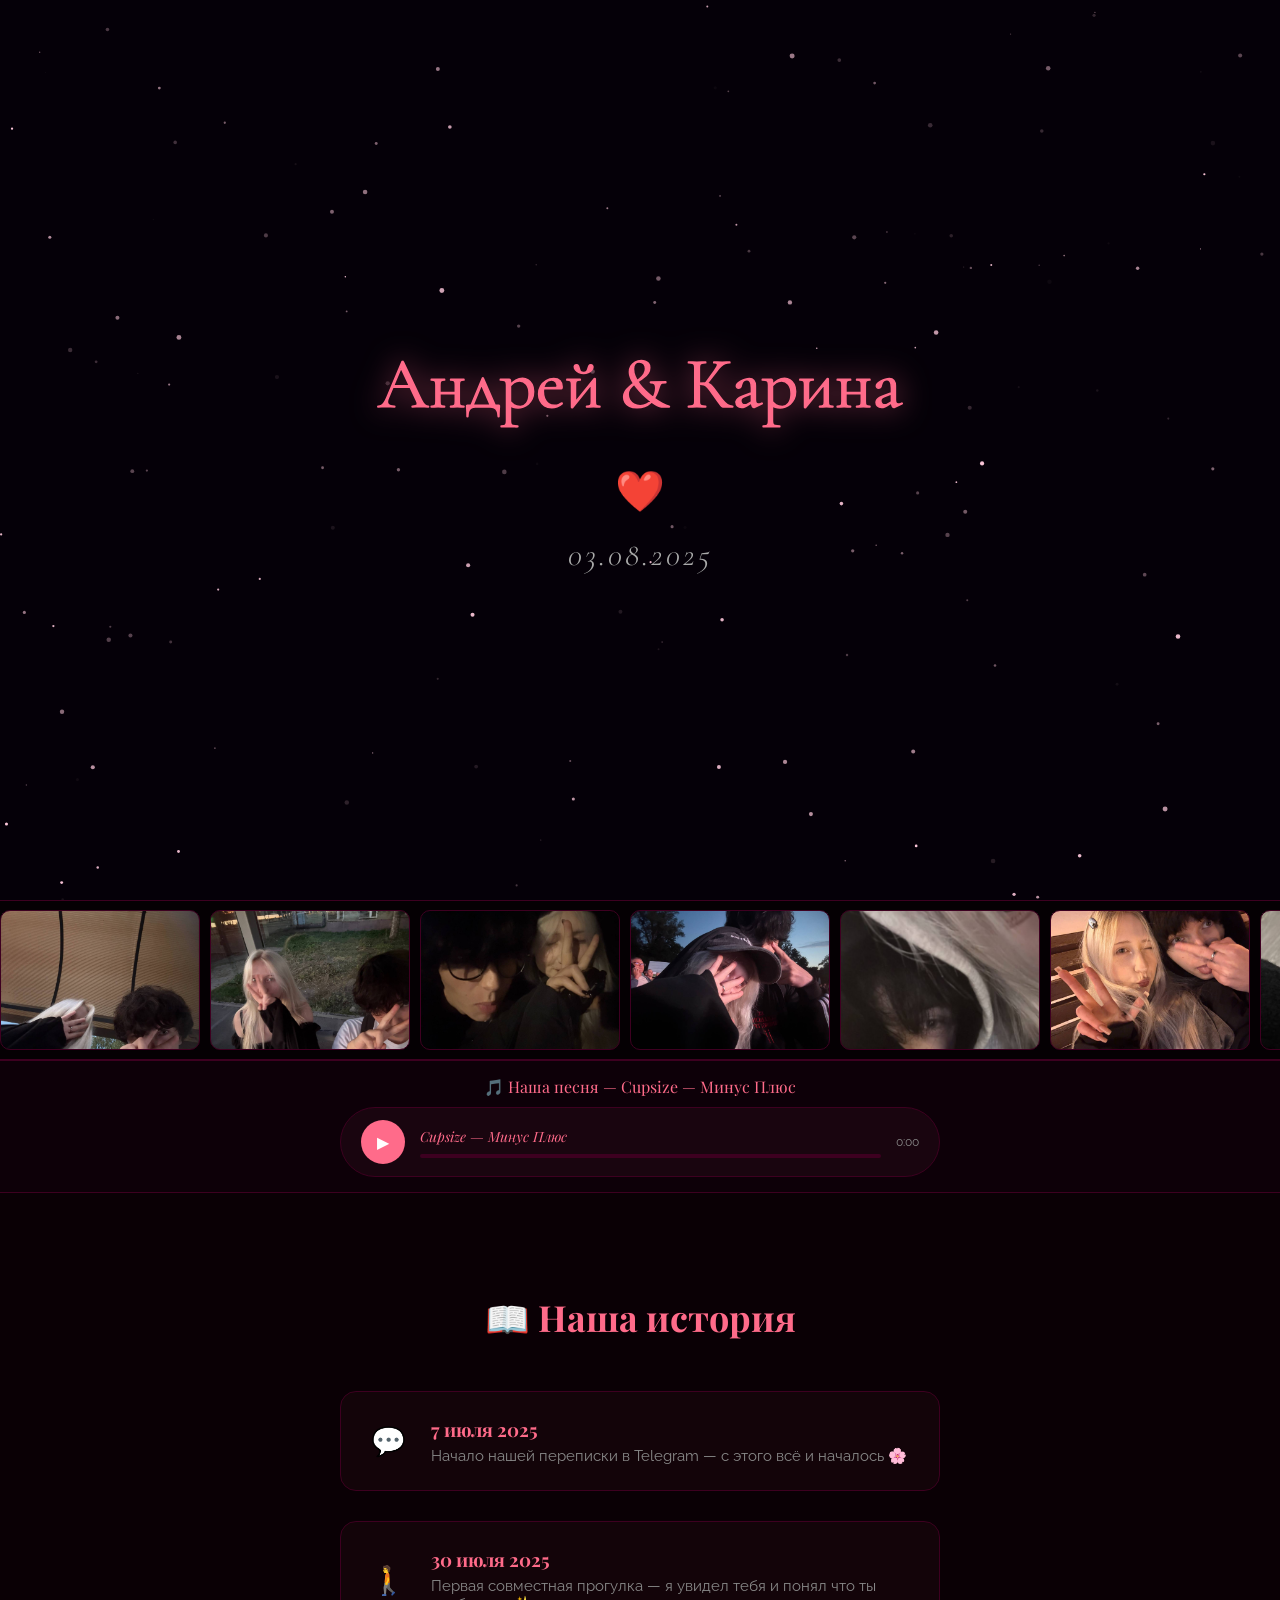
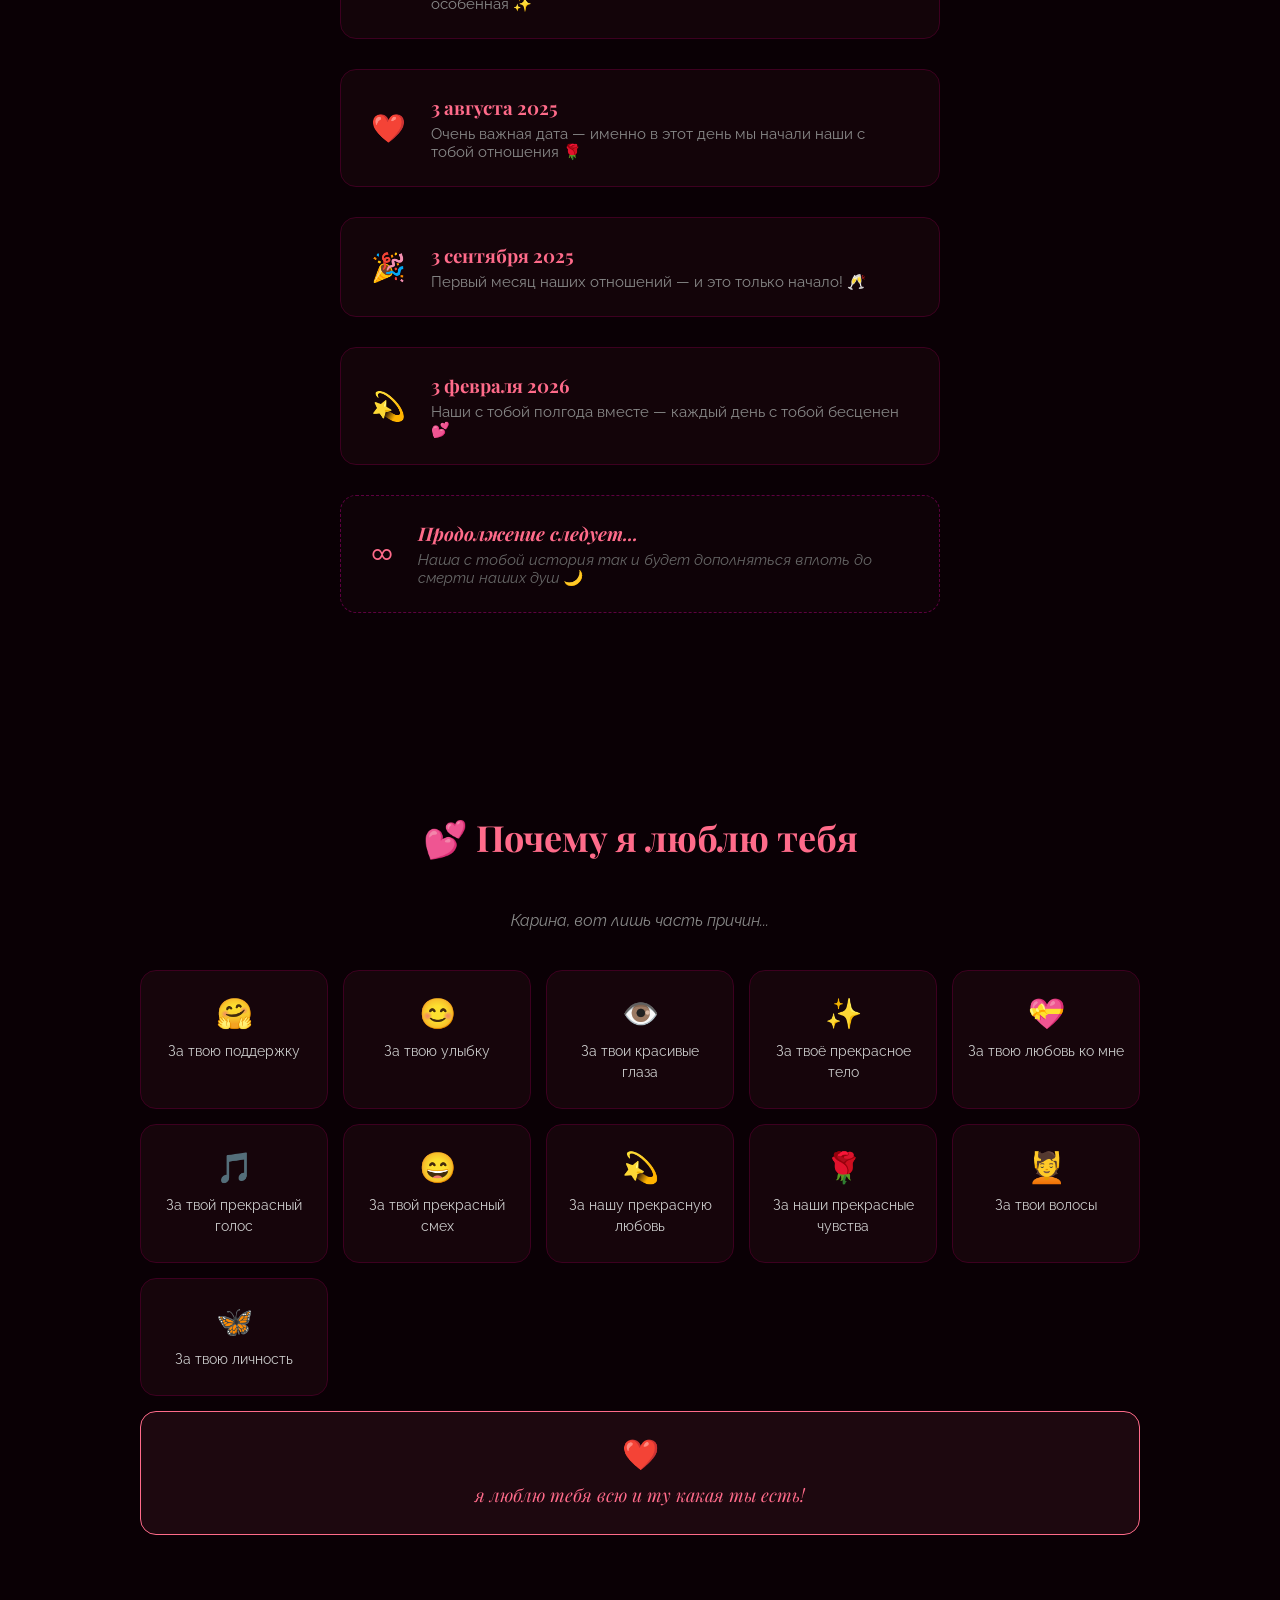
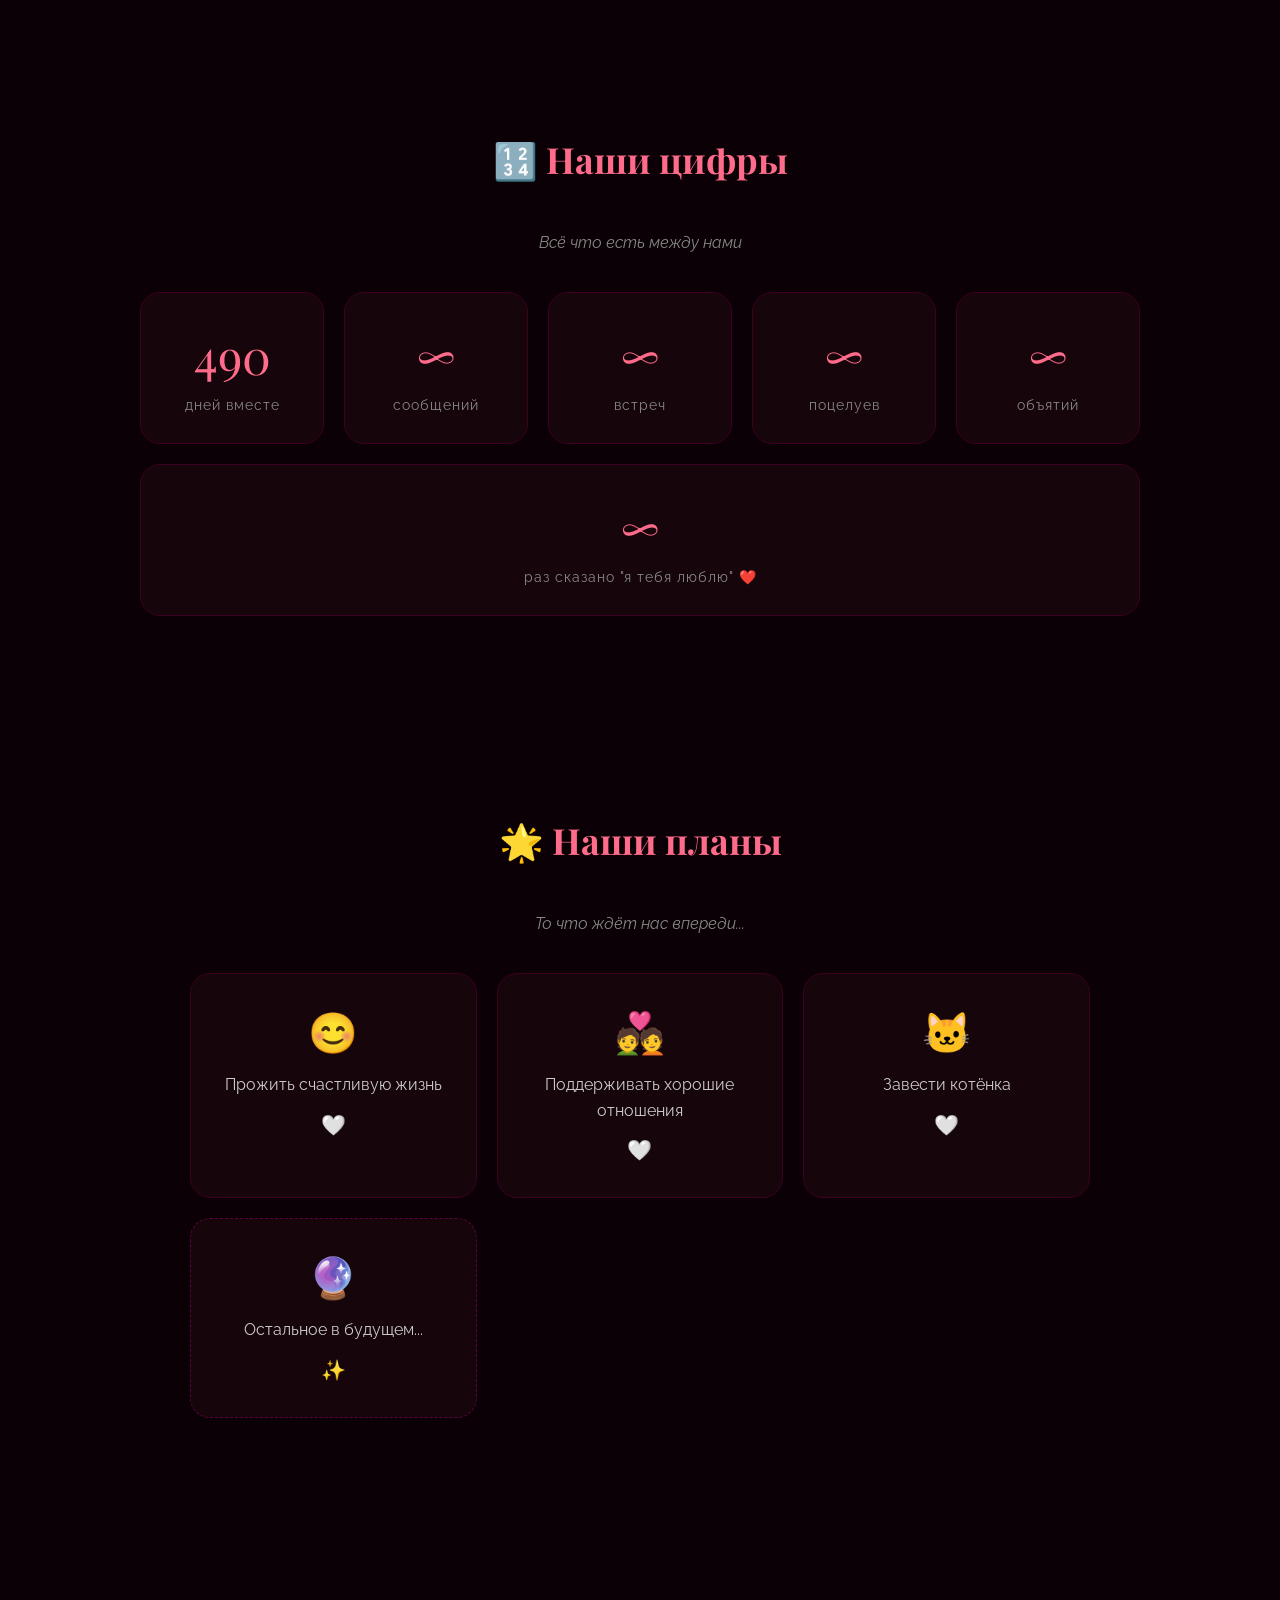
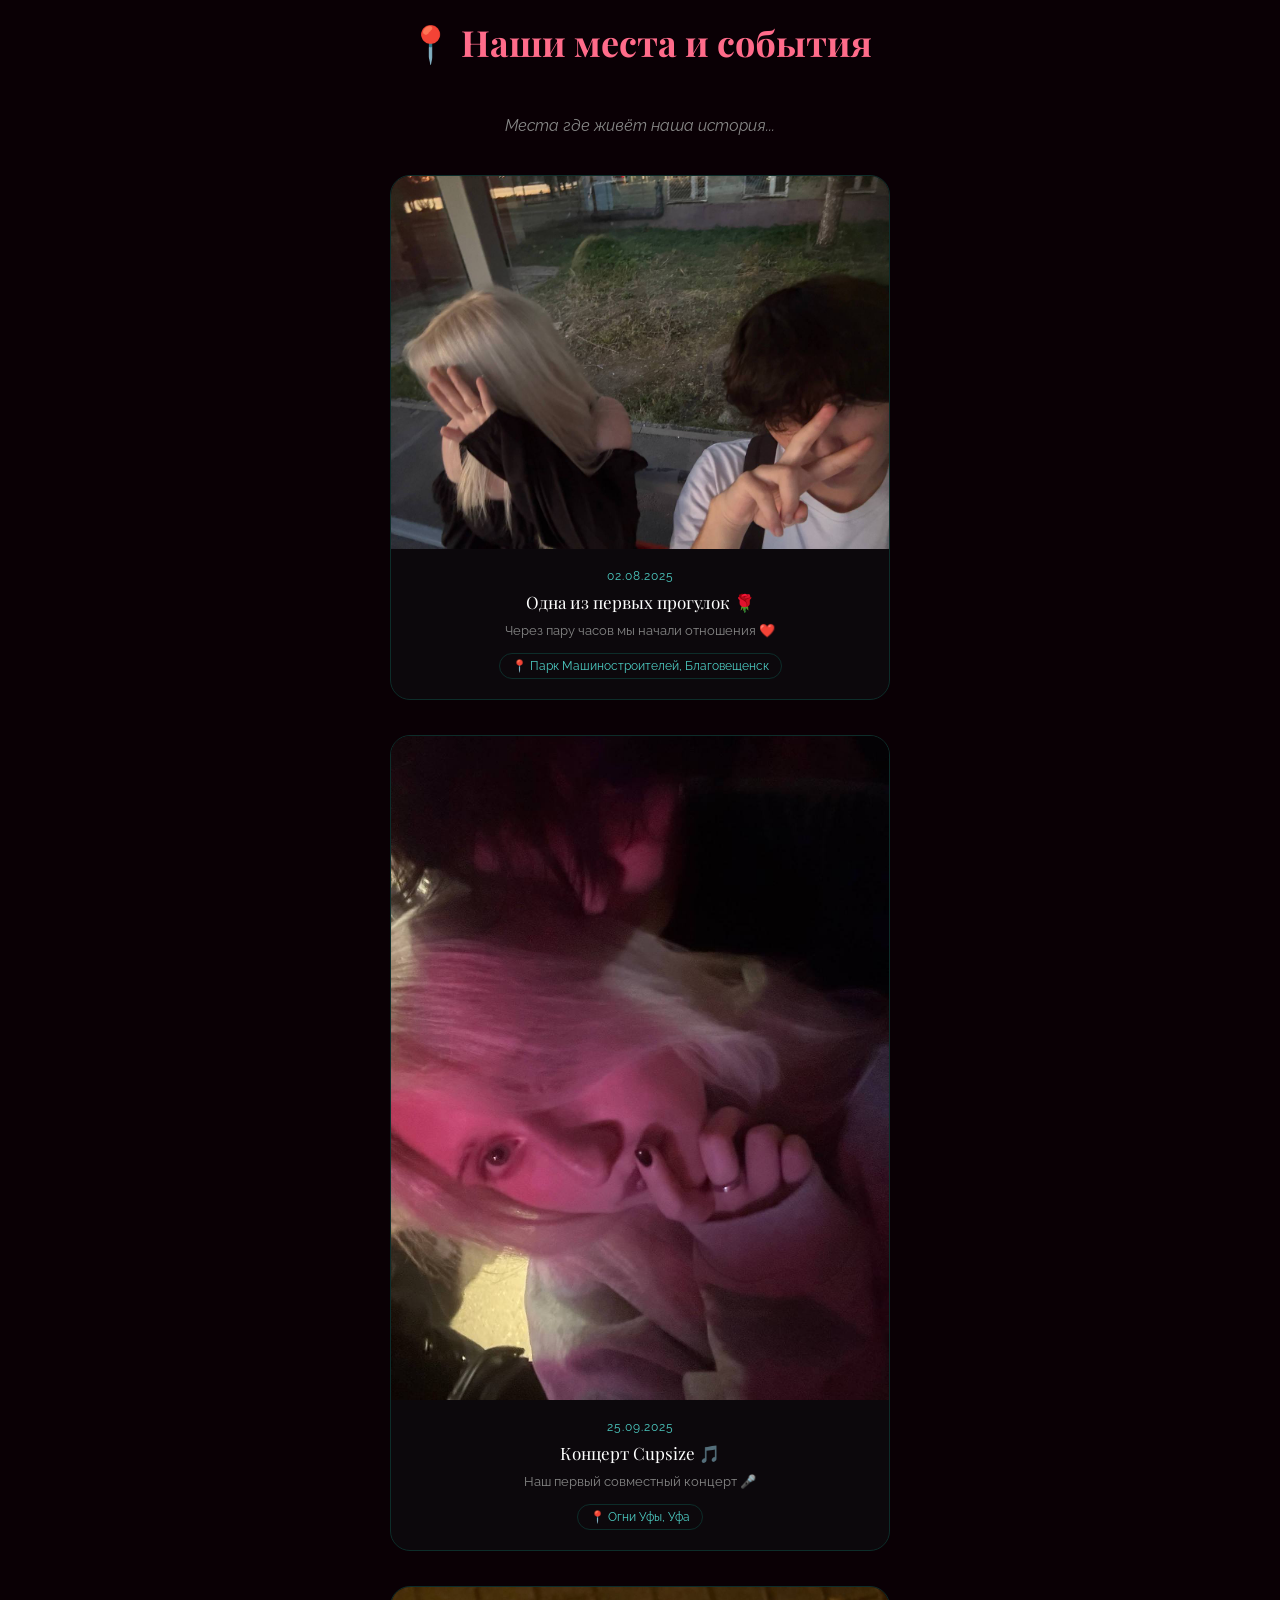
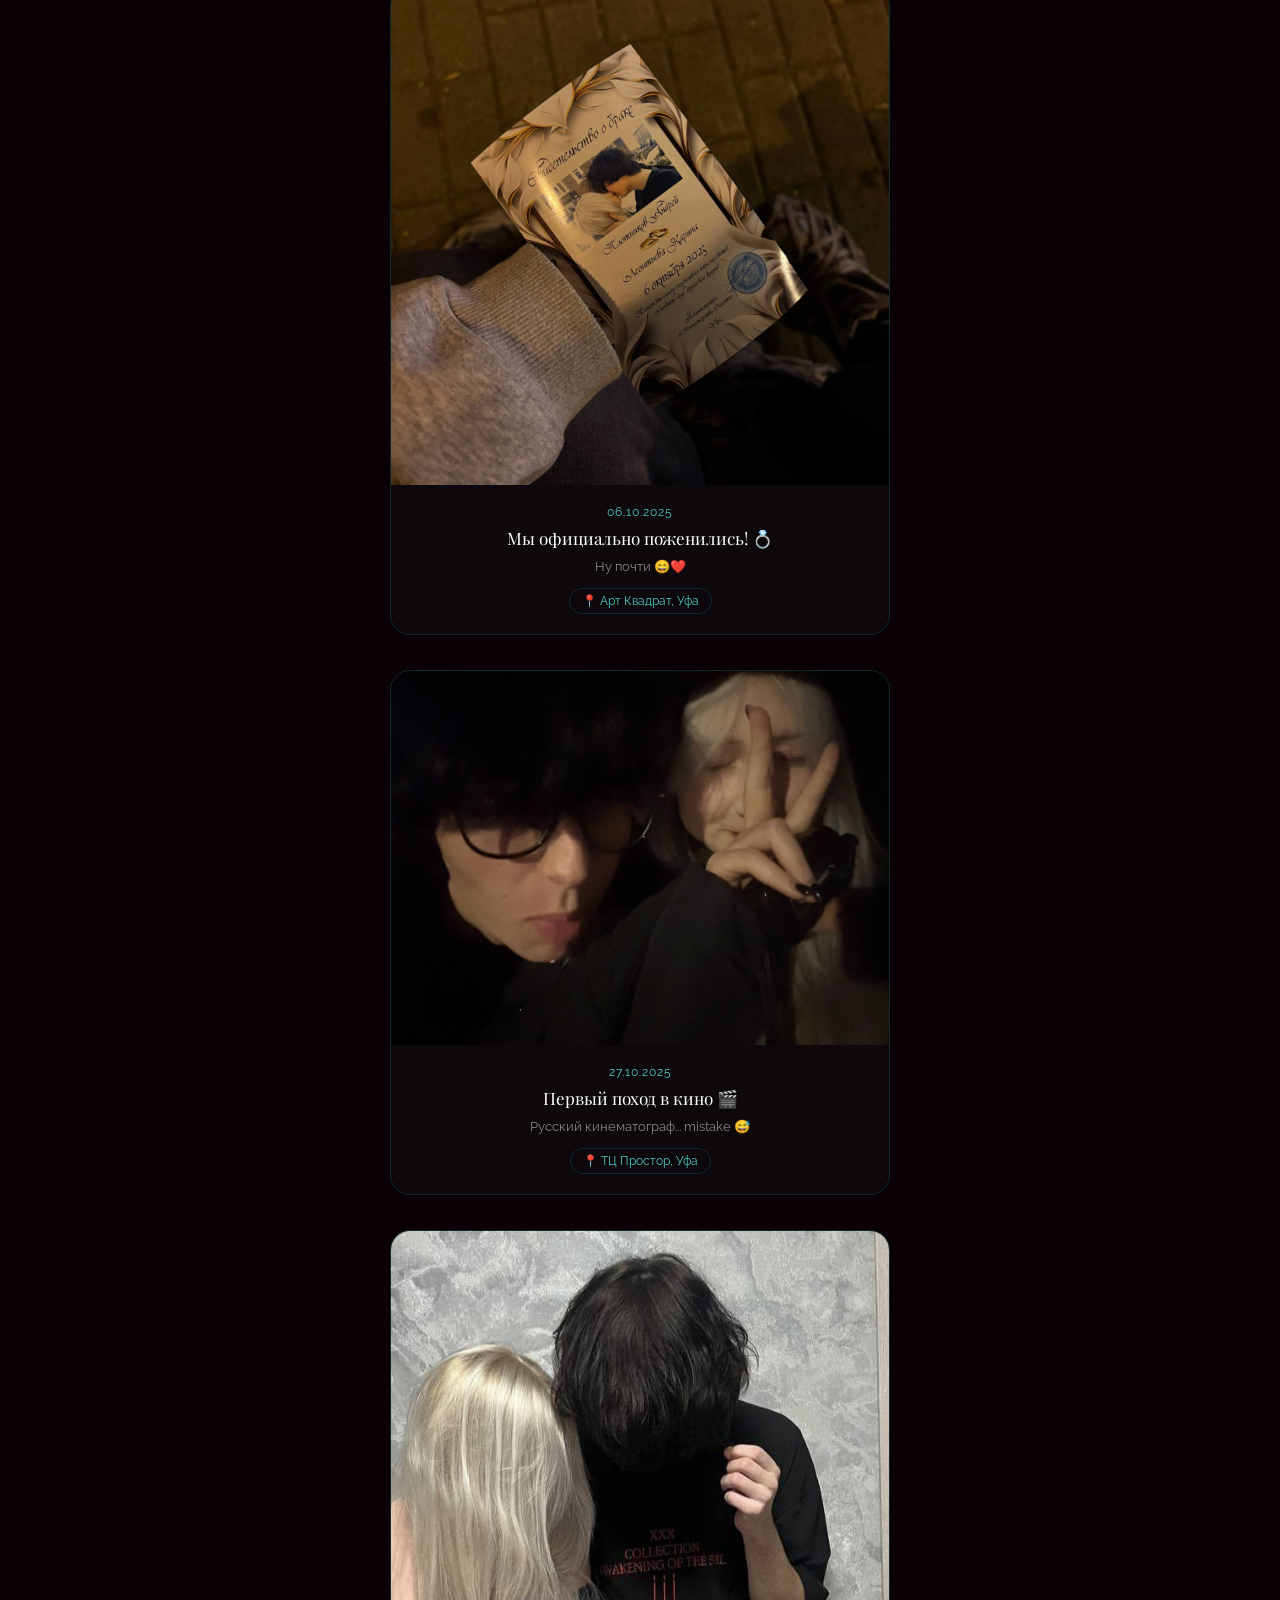
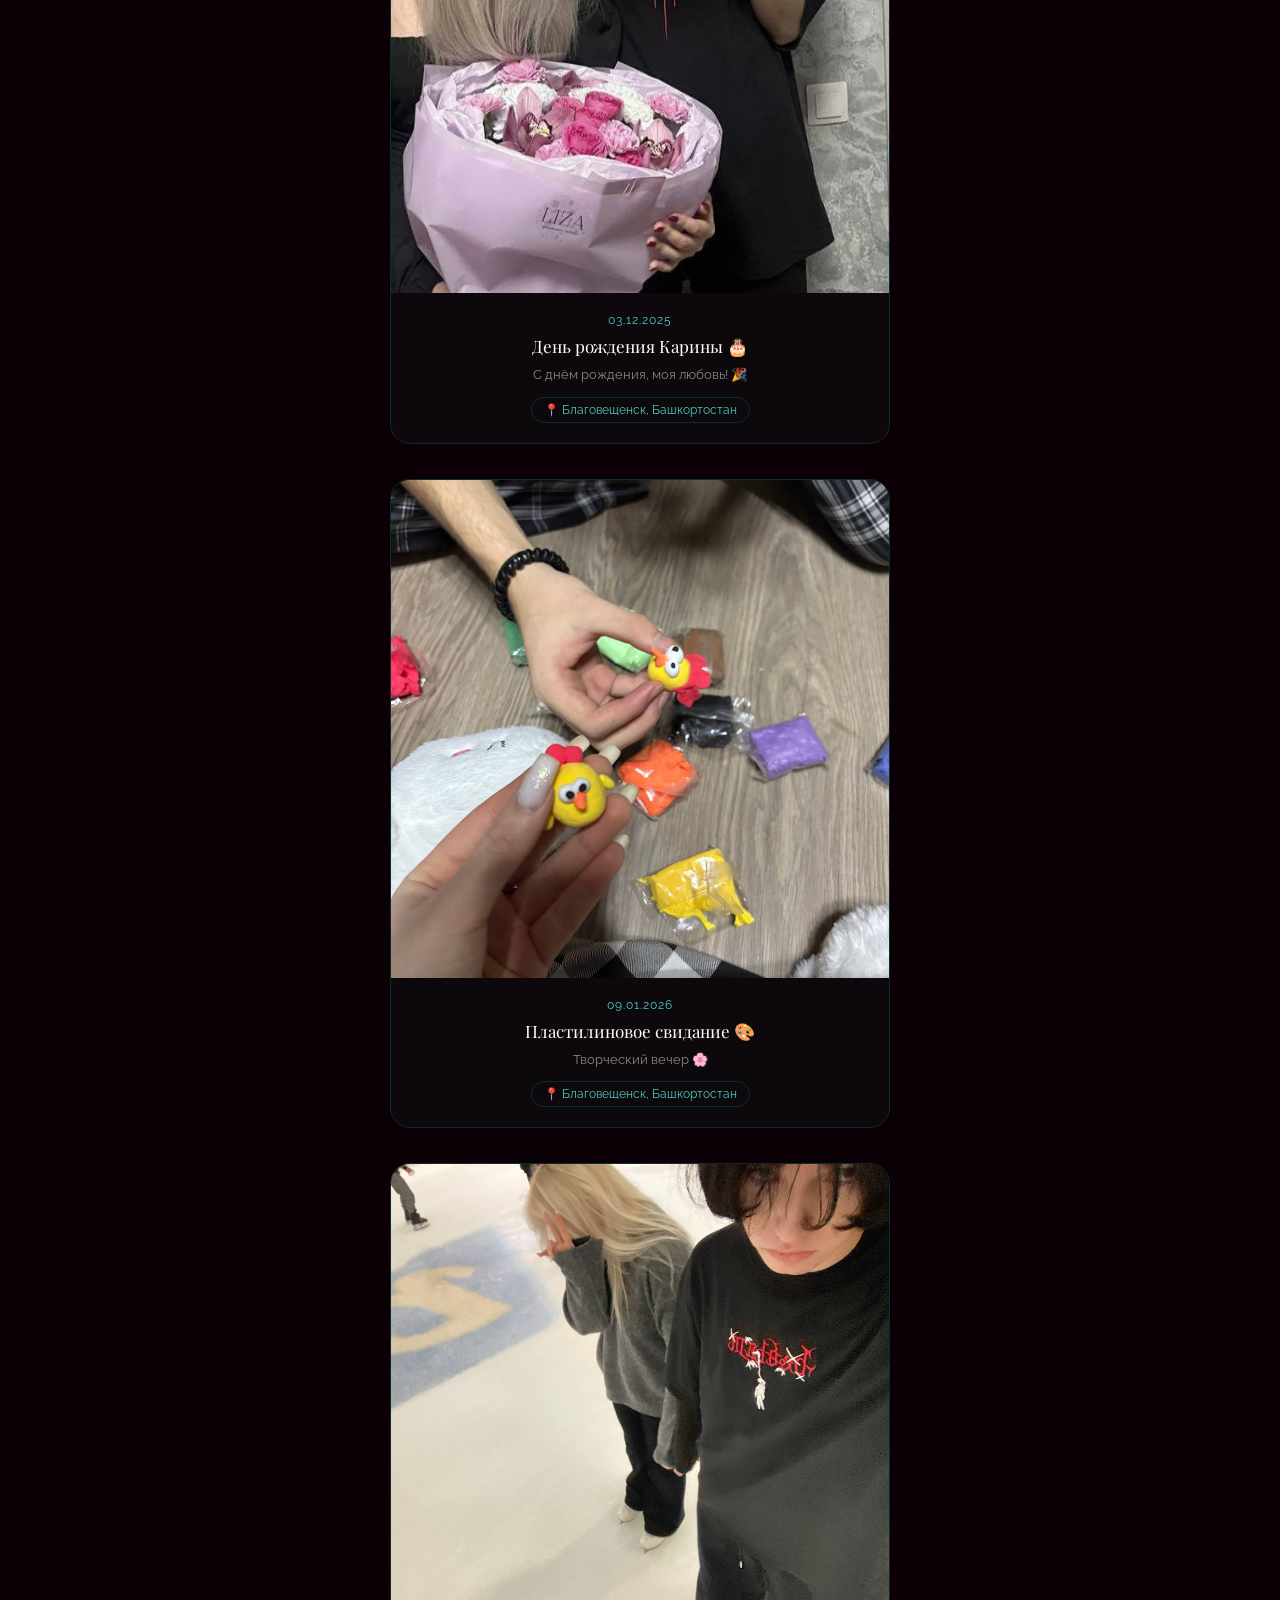
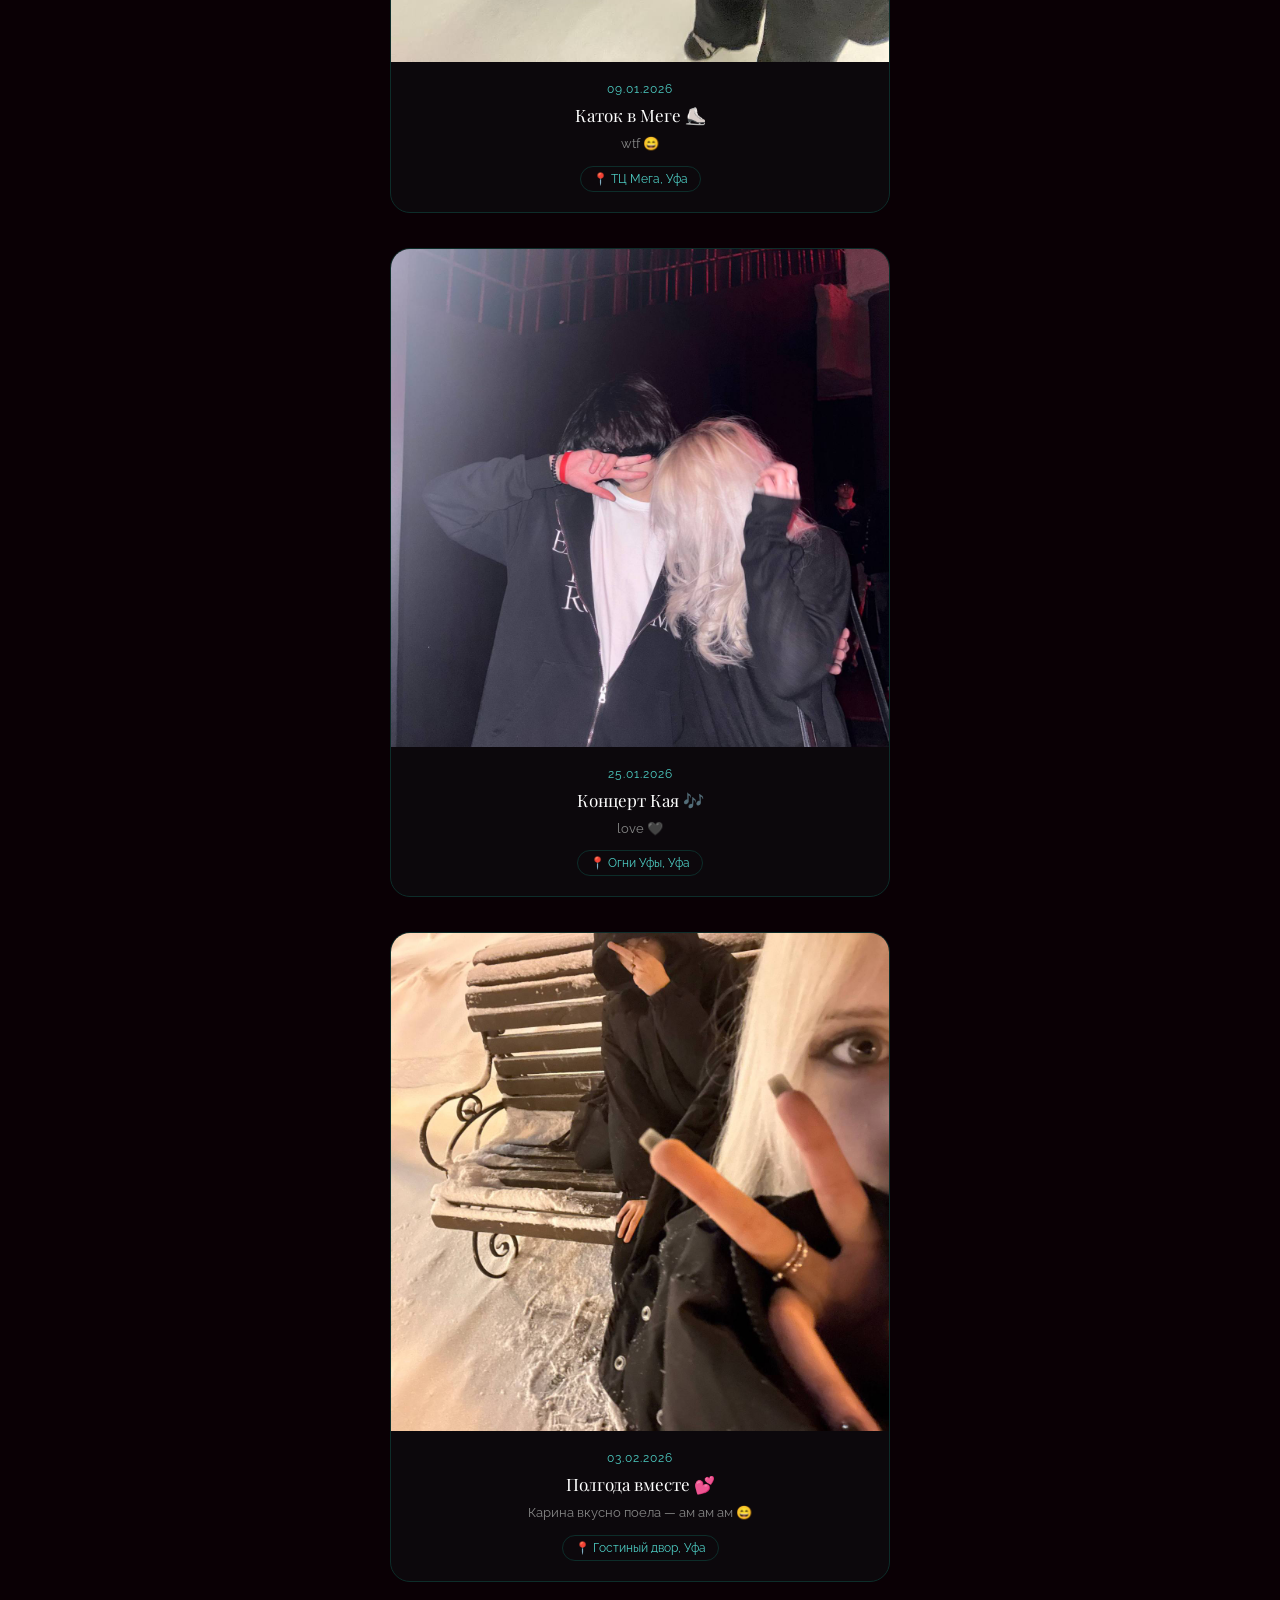
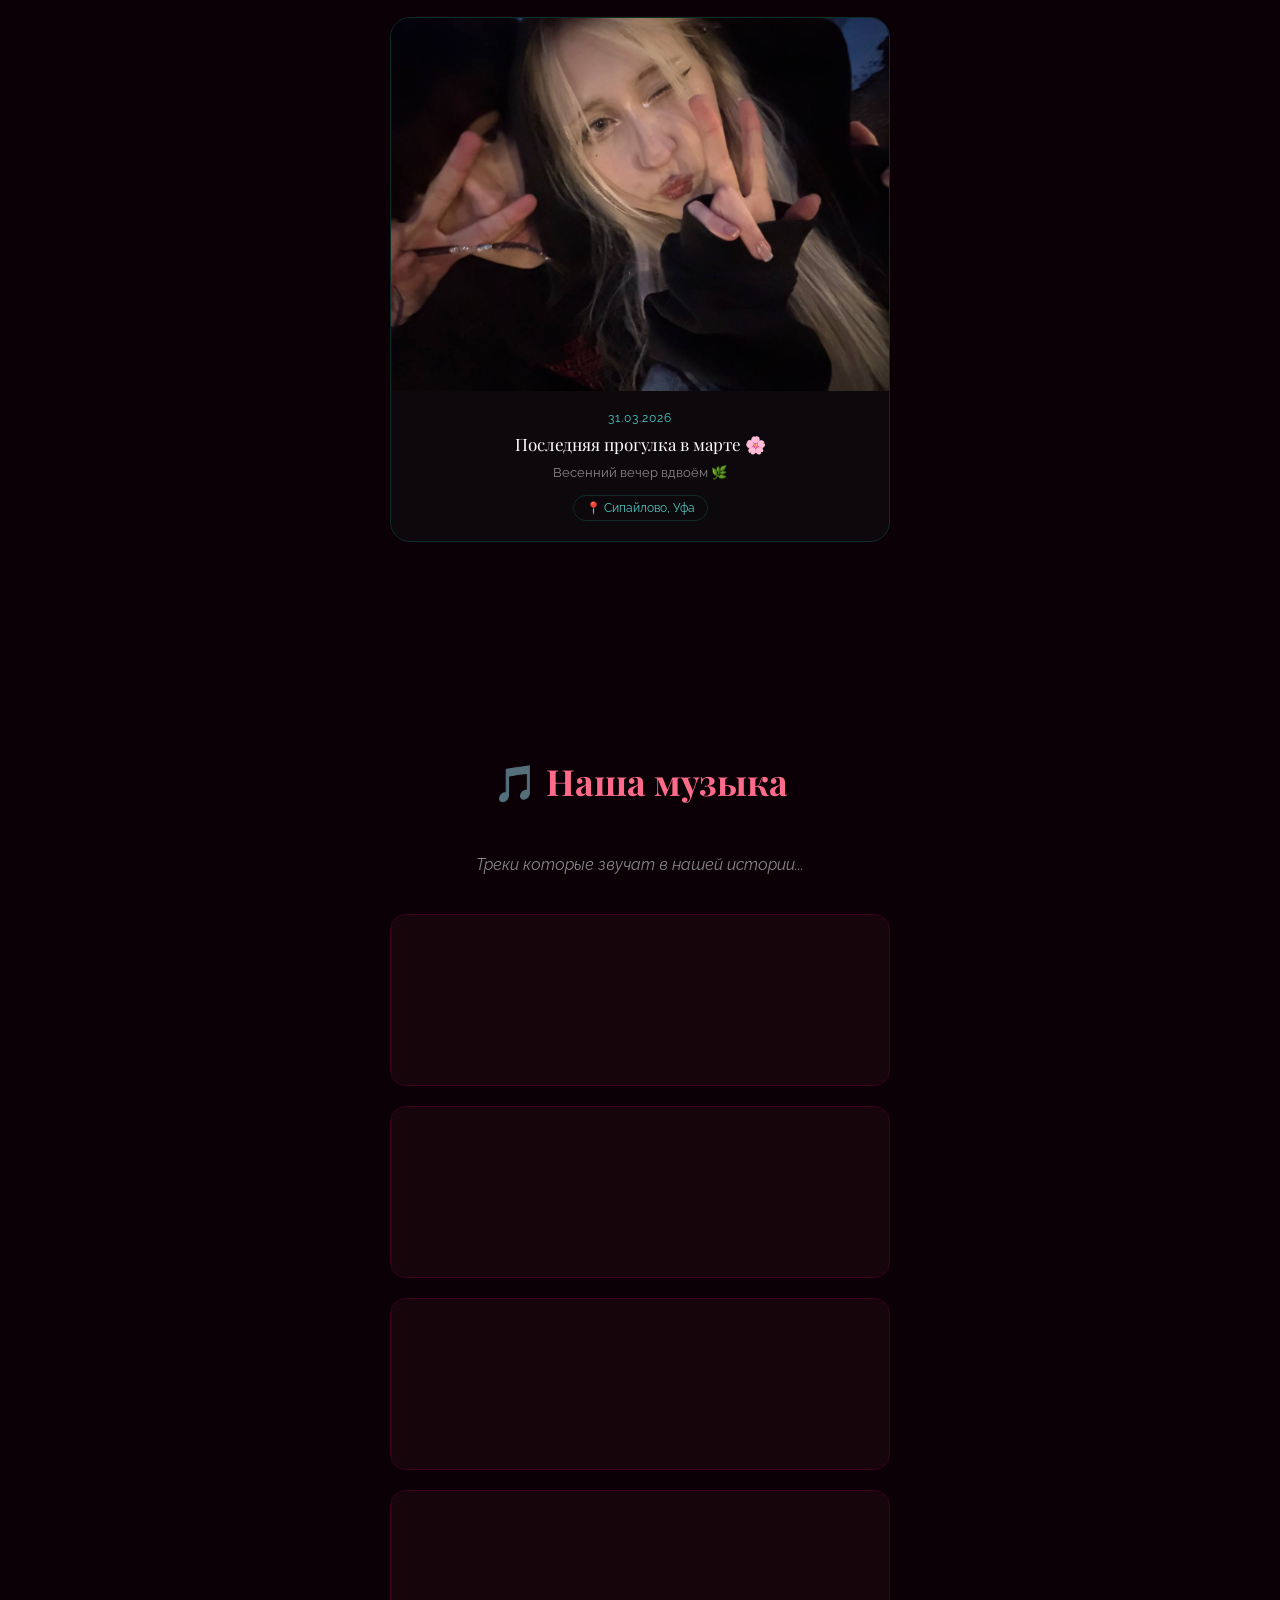
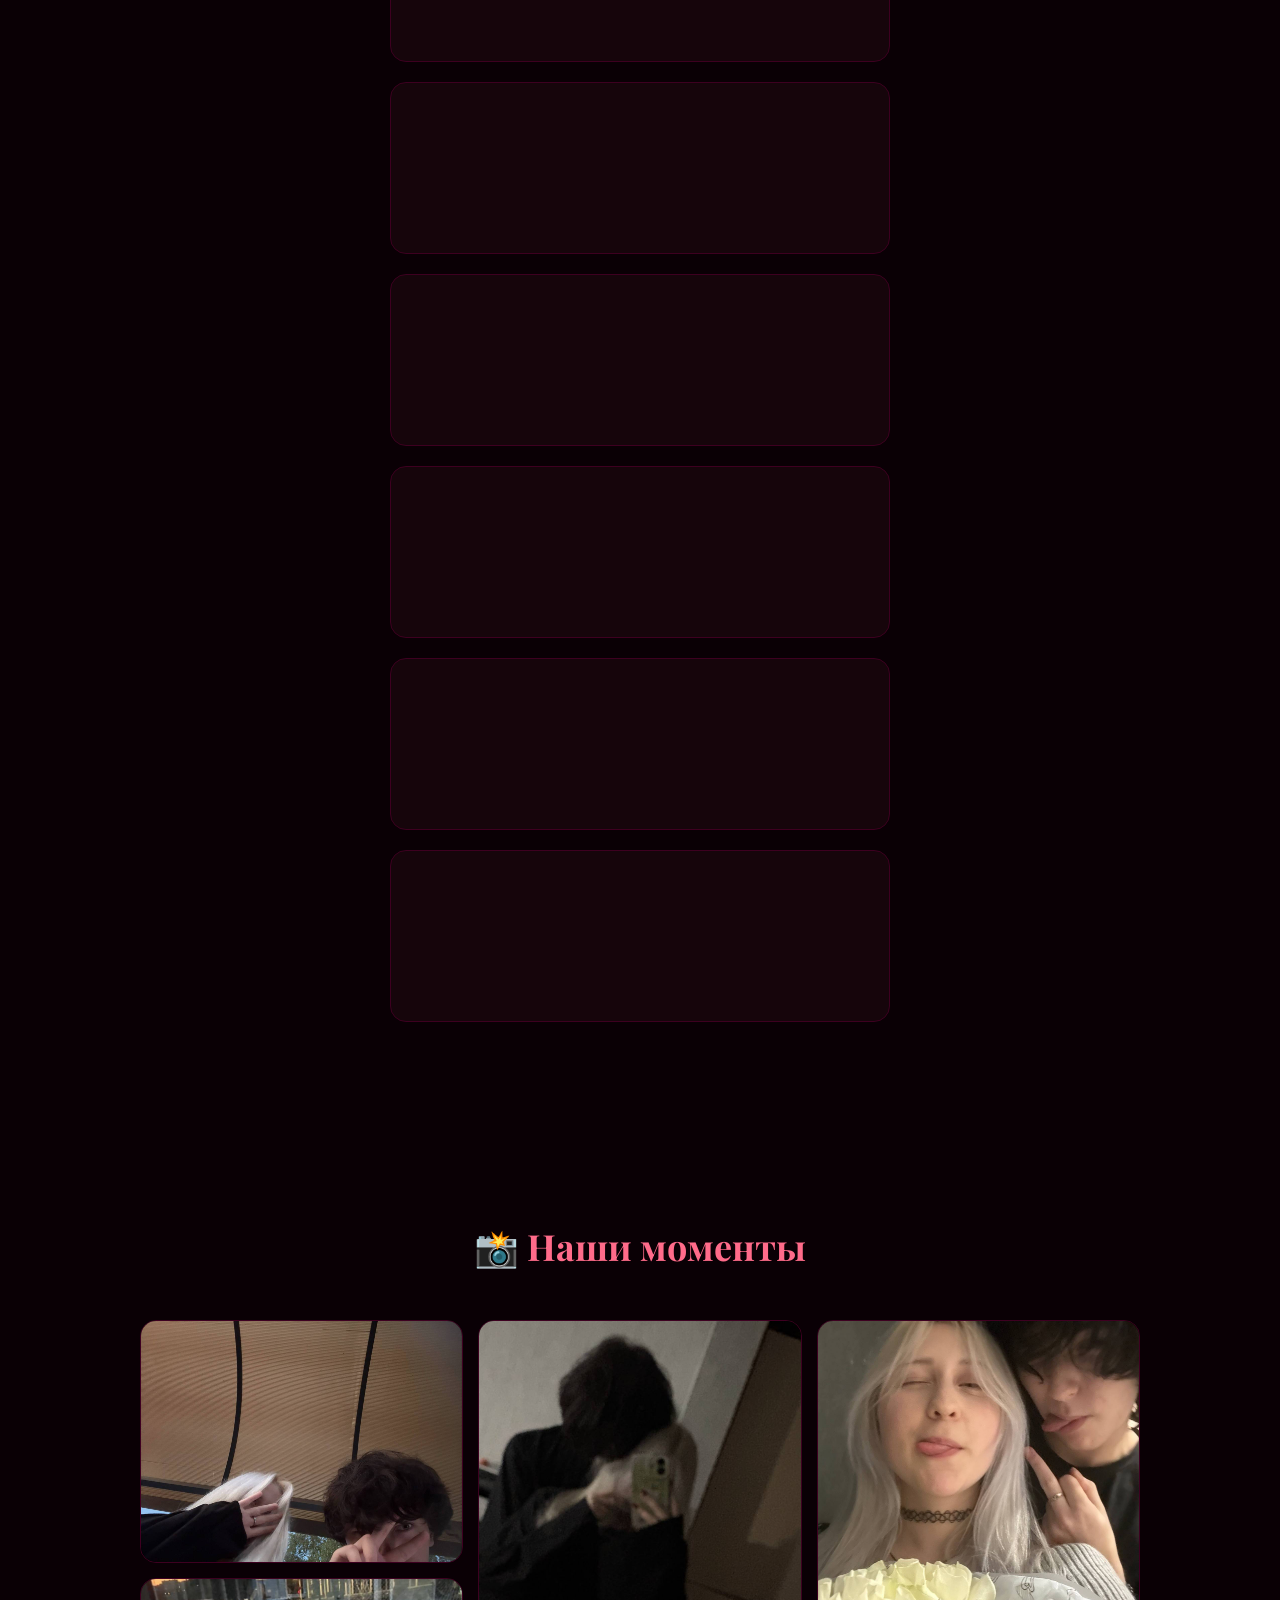
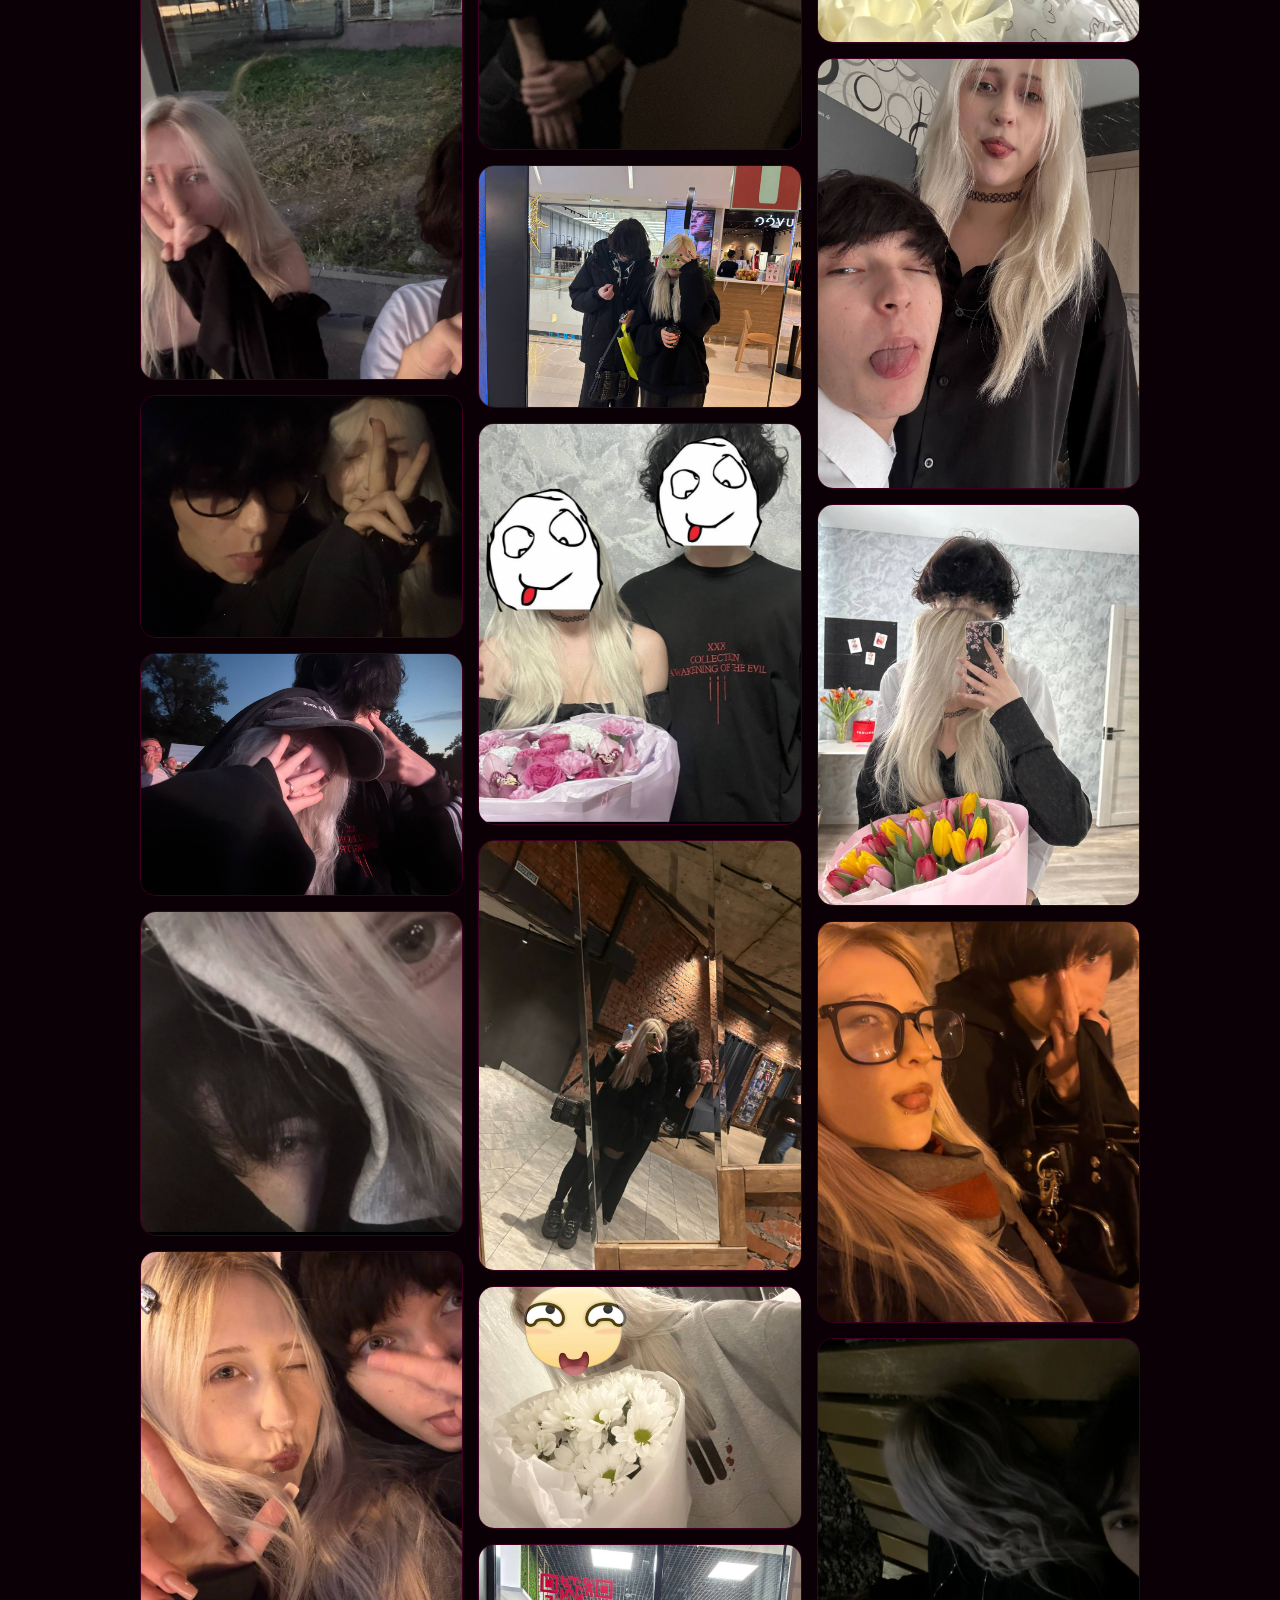
==== commit 86aac6e8: "strelki" ====
--- a/templates/index.html
+++ b/templates/index.html
@@ -497,9 +497,9 @@
 
     <div id="lightbox">
         <div class="lightbox-overlay" onclick="closeLightbox()"></div>
-        <button class="lightbox-arrow lightbox-prev" onclick="changePhoto(-1)">&#8592;</button>
+        <button class="lightbox-arrow lightbox-prev" onclick="changePhoto(-1)">&#10094;</button>
         <img id="lightbox-img" src="" alt="">
-        <button class="lightbox-arrow lightbox-next" onclick="changePhoto(1)">&#8594;</button>
+        <button class="lightbox-arrow lightbox-next" onclick="changePhoto(1)">&#10095;</button>
         <button class="lightbox-close" onclick="closeLightbox()">✕</button>
     </div>
 
--- a/static/style.css
+++ b/static/style.css
@@ -388,4 +388,59 @@
 .track-link:hover {
     background: #ff6b8a;
     color: #0a0005;
-}+}
+/* Lightbox arrows */
+.lightbox-arrow {
+    position: fixed;
+    top: 50%;
+    transform: translateY(-50%);
+    background: rgba(20, 10, 15, 0.6);
+    border: 1px solid rgba(255, 107, 138, 0.4);
+    color: #ff6b8a;
+    width: 56px;
+    height: 56px;
+    border-radius: 50%;
+    font-size: 22px;
+    cursor: pointer;
+    z-index: 1010;
+    display: flex;
+    align-items: center;
+    justify-content: center;
+    transition: all 0.3s ease;
+    backdrop-filter: blur(8px);
+    box-shadow: 0 0 20px rgba(255, 107, 138, 0.2);
+}
+.lightbox-arrow:hover {
+    background: rgba(255, 107, 138, 0.2);
+    border-color: #ff6b8a;
+    box-shadow: 0 0 30px rgba(255, 107, 138, 0.5);
+    transform: translateY(-50%) scale(1.1);
+}
+.lightbox-prev { left: 24px; }
+.lightbox-next { right: 24px; }
+
+.lightbox-close {
+    position: fixed;
+    top: 20px;
+    right: 24px;
+    background: rgba(20, 10, 15, 0.6);
+    border: 1px solid rgba(255, 107, 138, 0.4);
+    color: #ff6b8a;
+    width: 44px;
+    height: 44px;
+    border-radius: 50%;
+    font-size: 18px;
+    cursor: pointer;
+    z-index: 1010;
+    display: flex;
+    align-items: center;
+    justify-content: center;
+    transition: all 0.3s ease;
+    backdrop-filter: blur(8px);
+}
+.lightbox-close:hover {
+    background: rgba(255, 107, 138, 0.2);
+    border-color: #ff6b8a;
+    box-shadow: 0 0 20px rgba(255, 107, 138, 0.4);
+    transform: scale(1.1);
+}
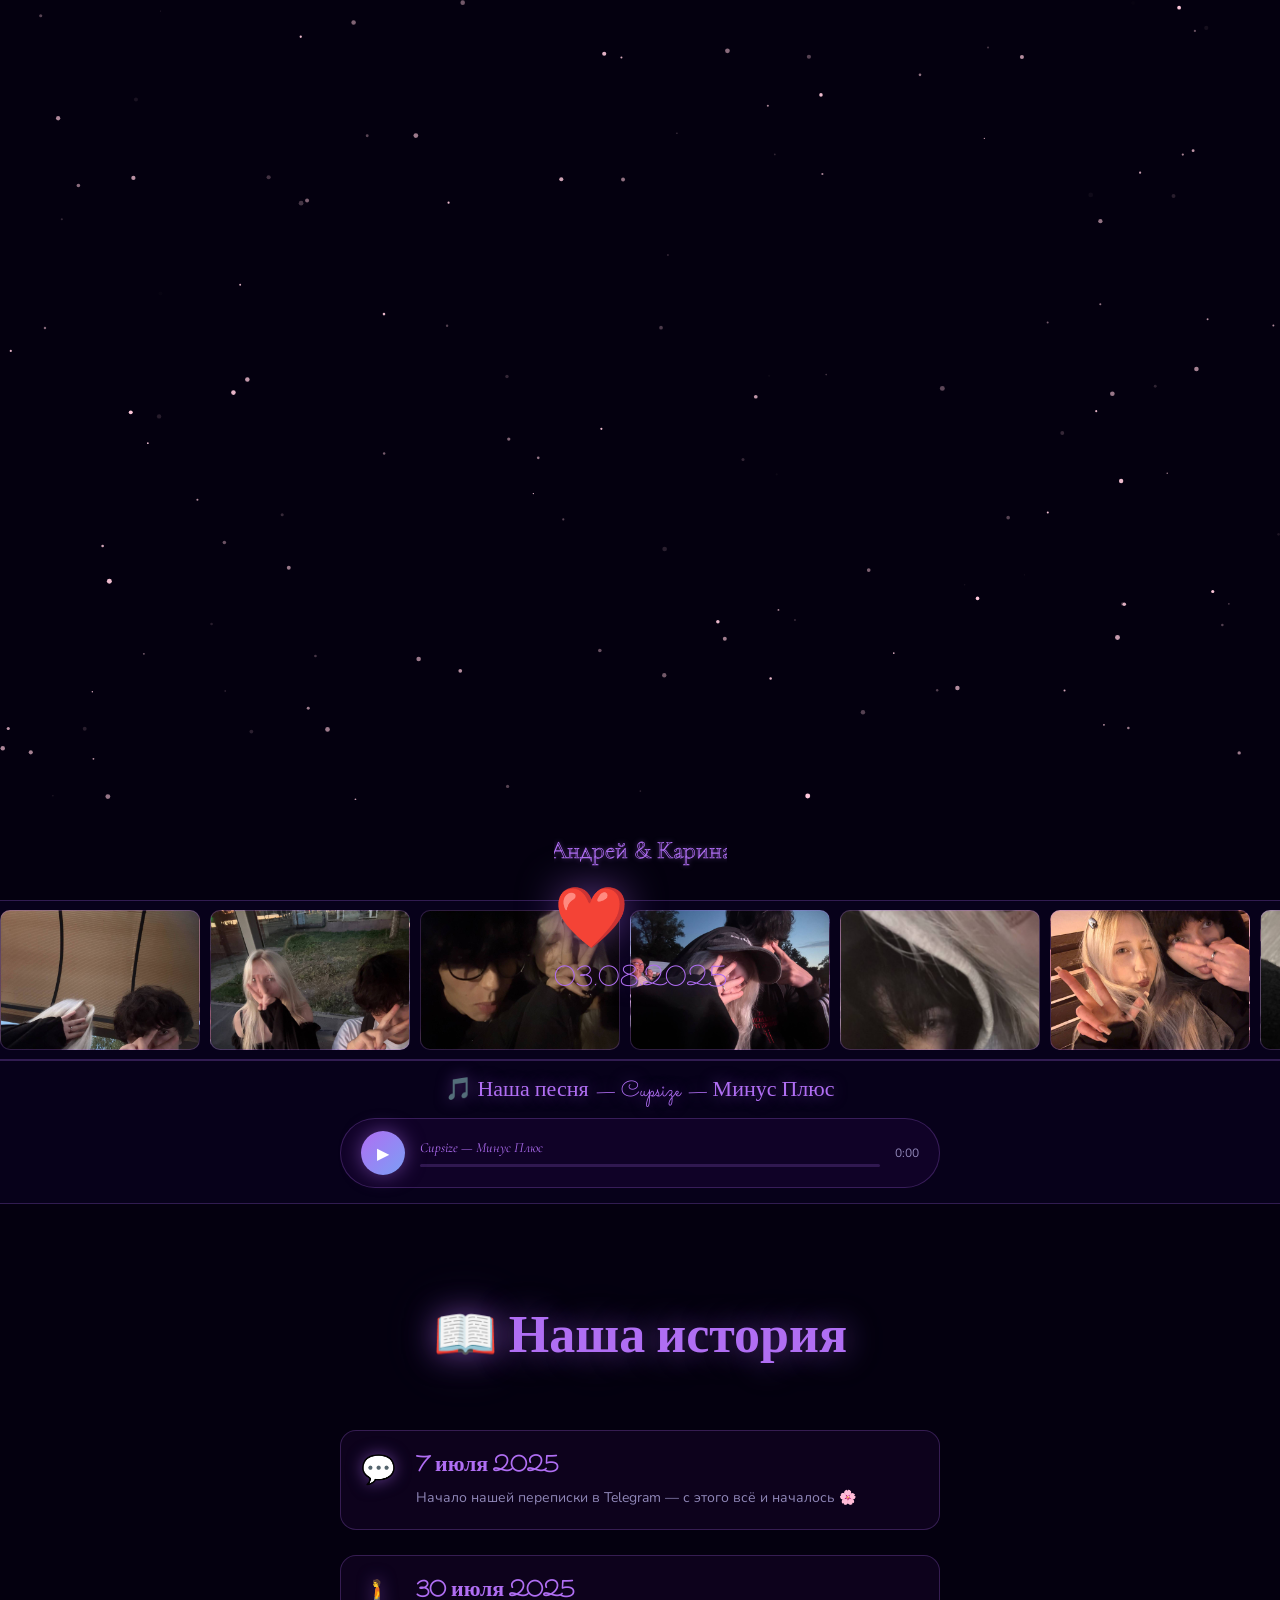
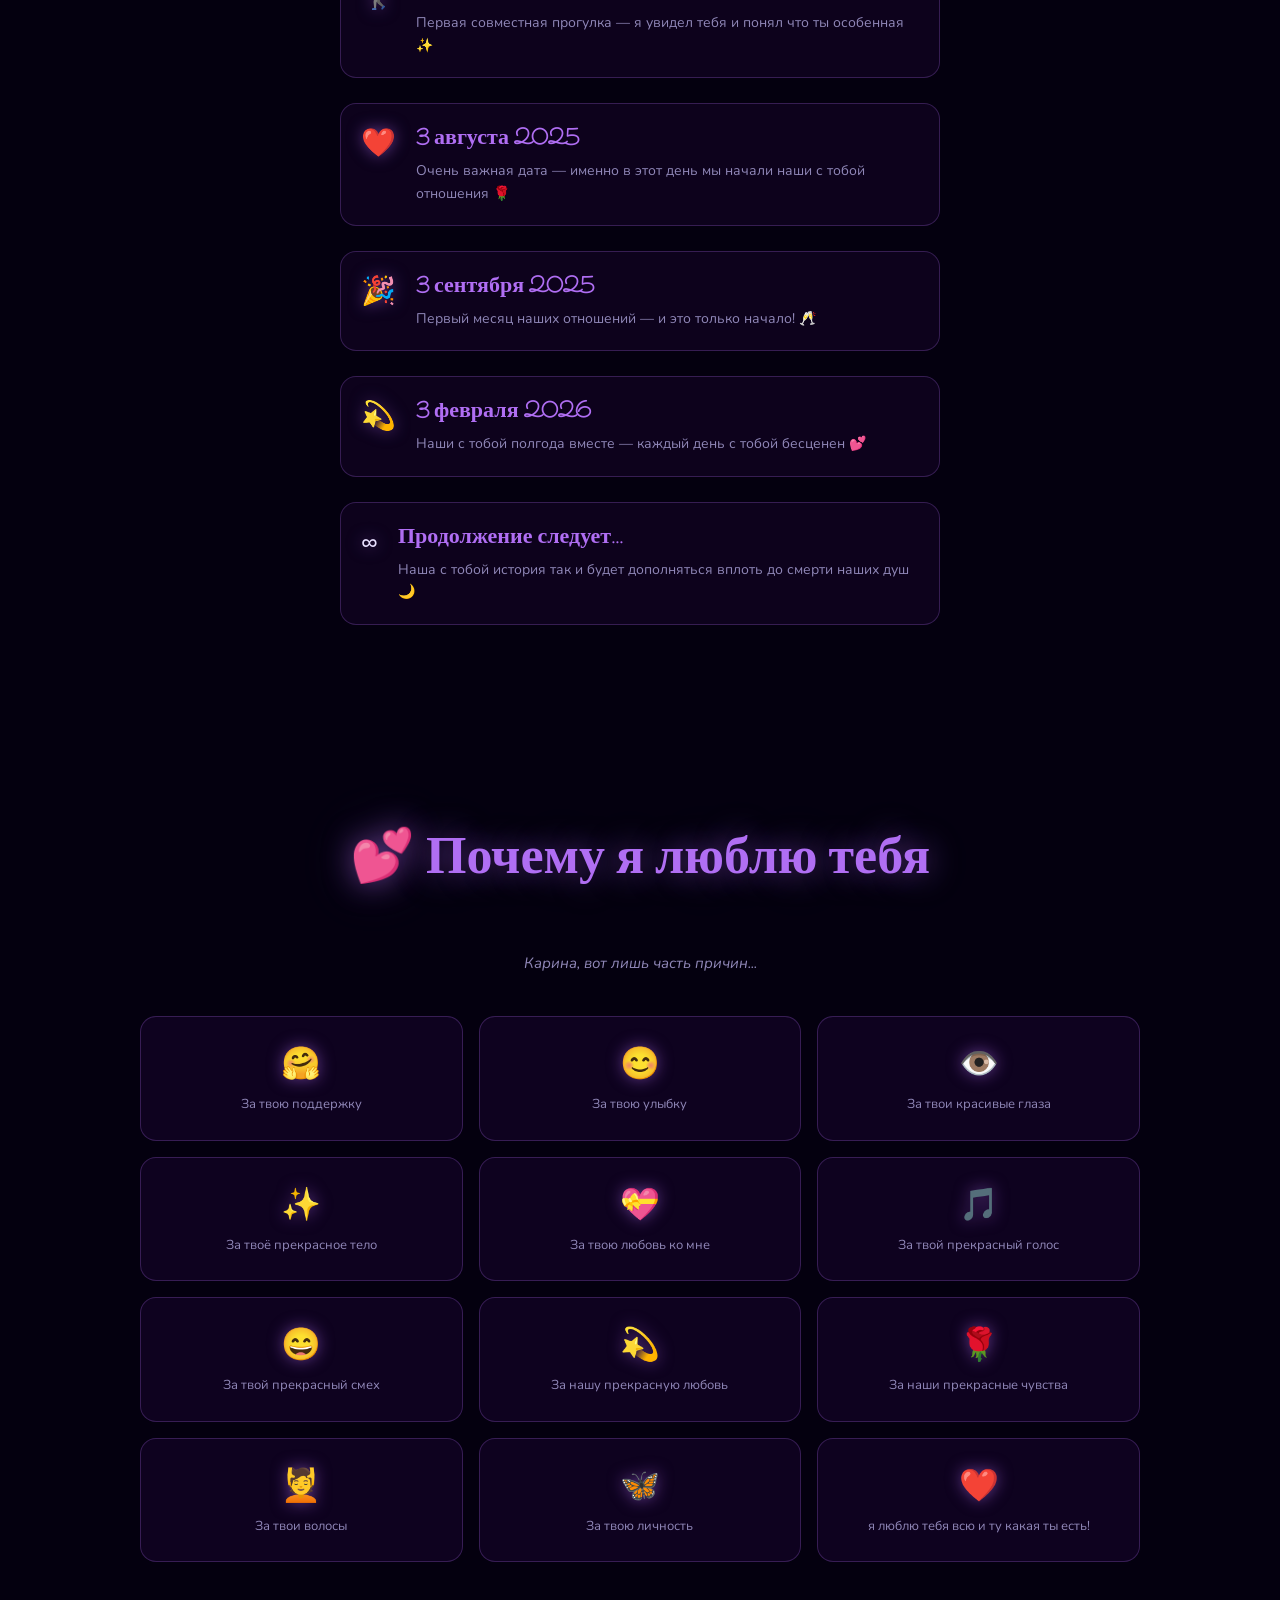
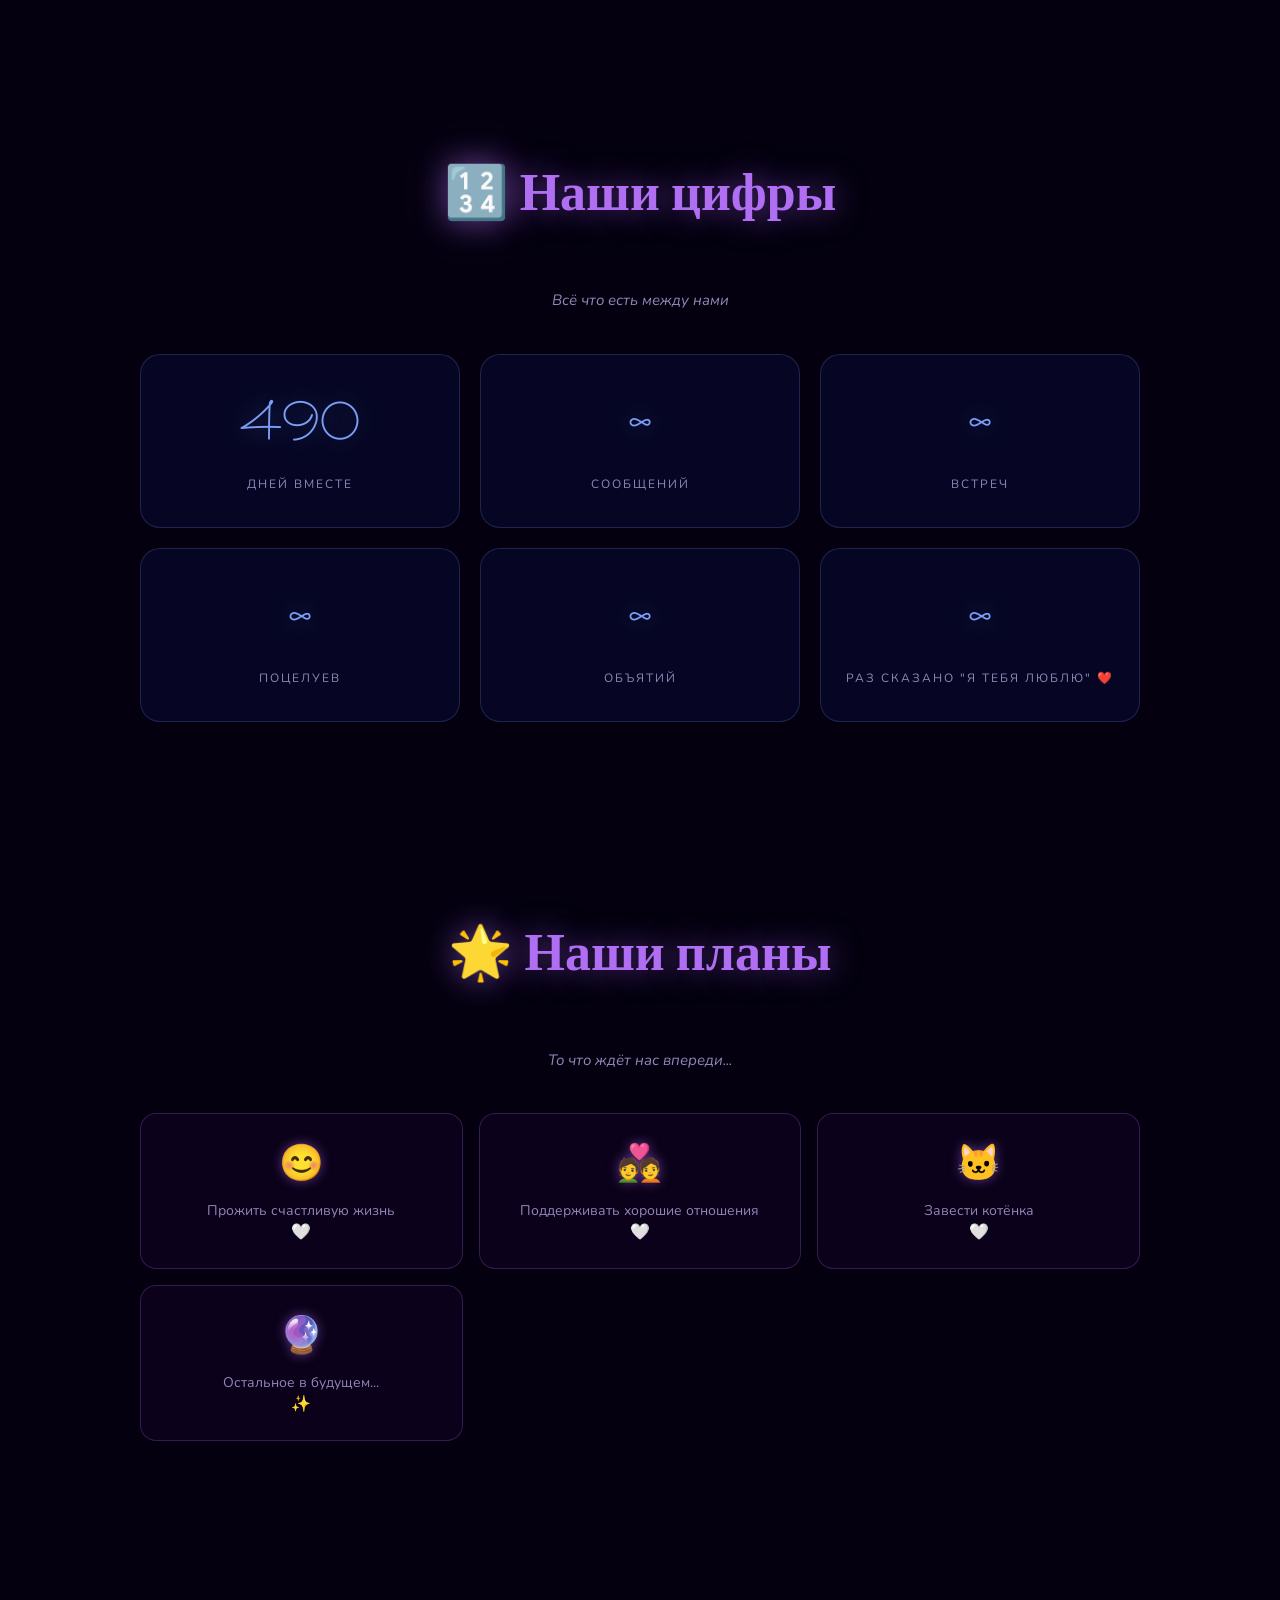
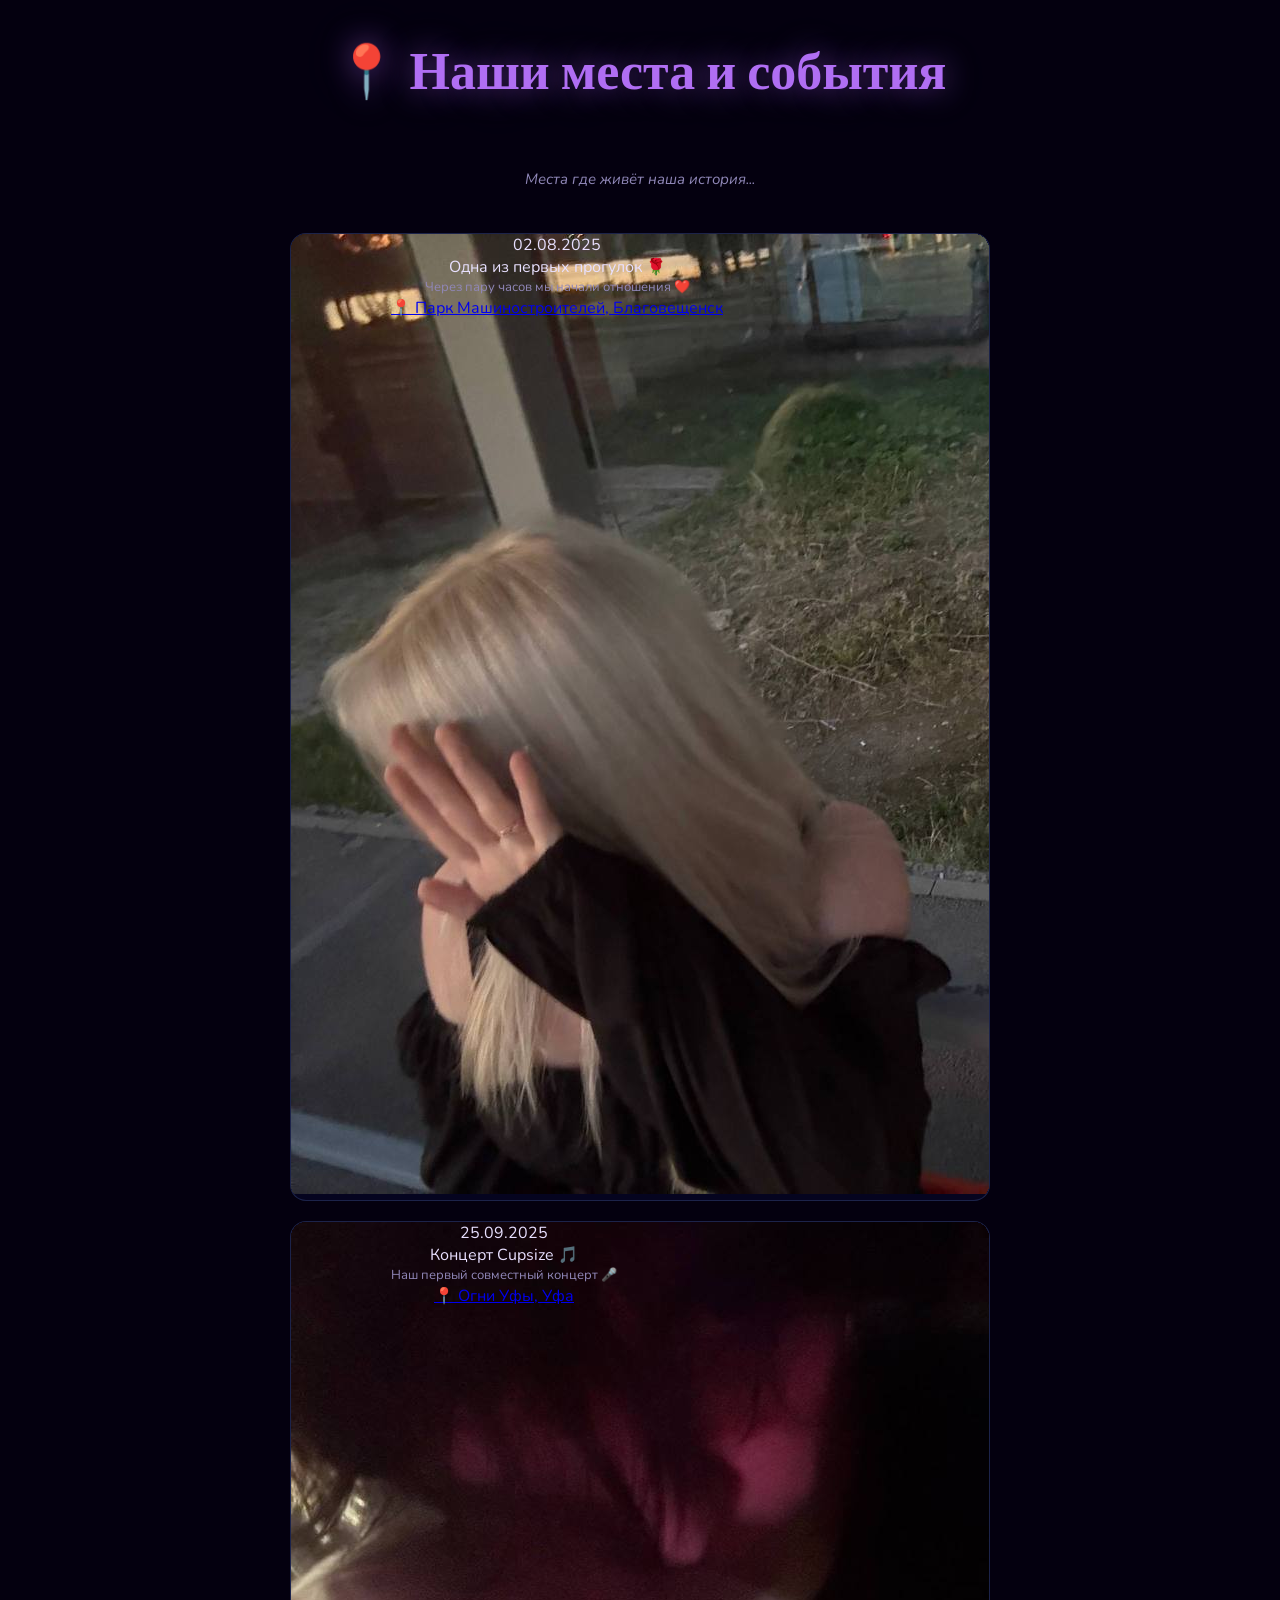
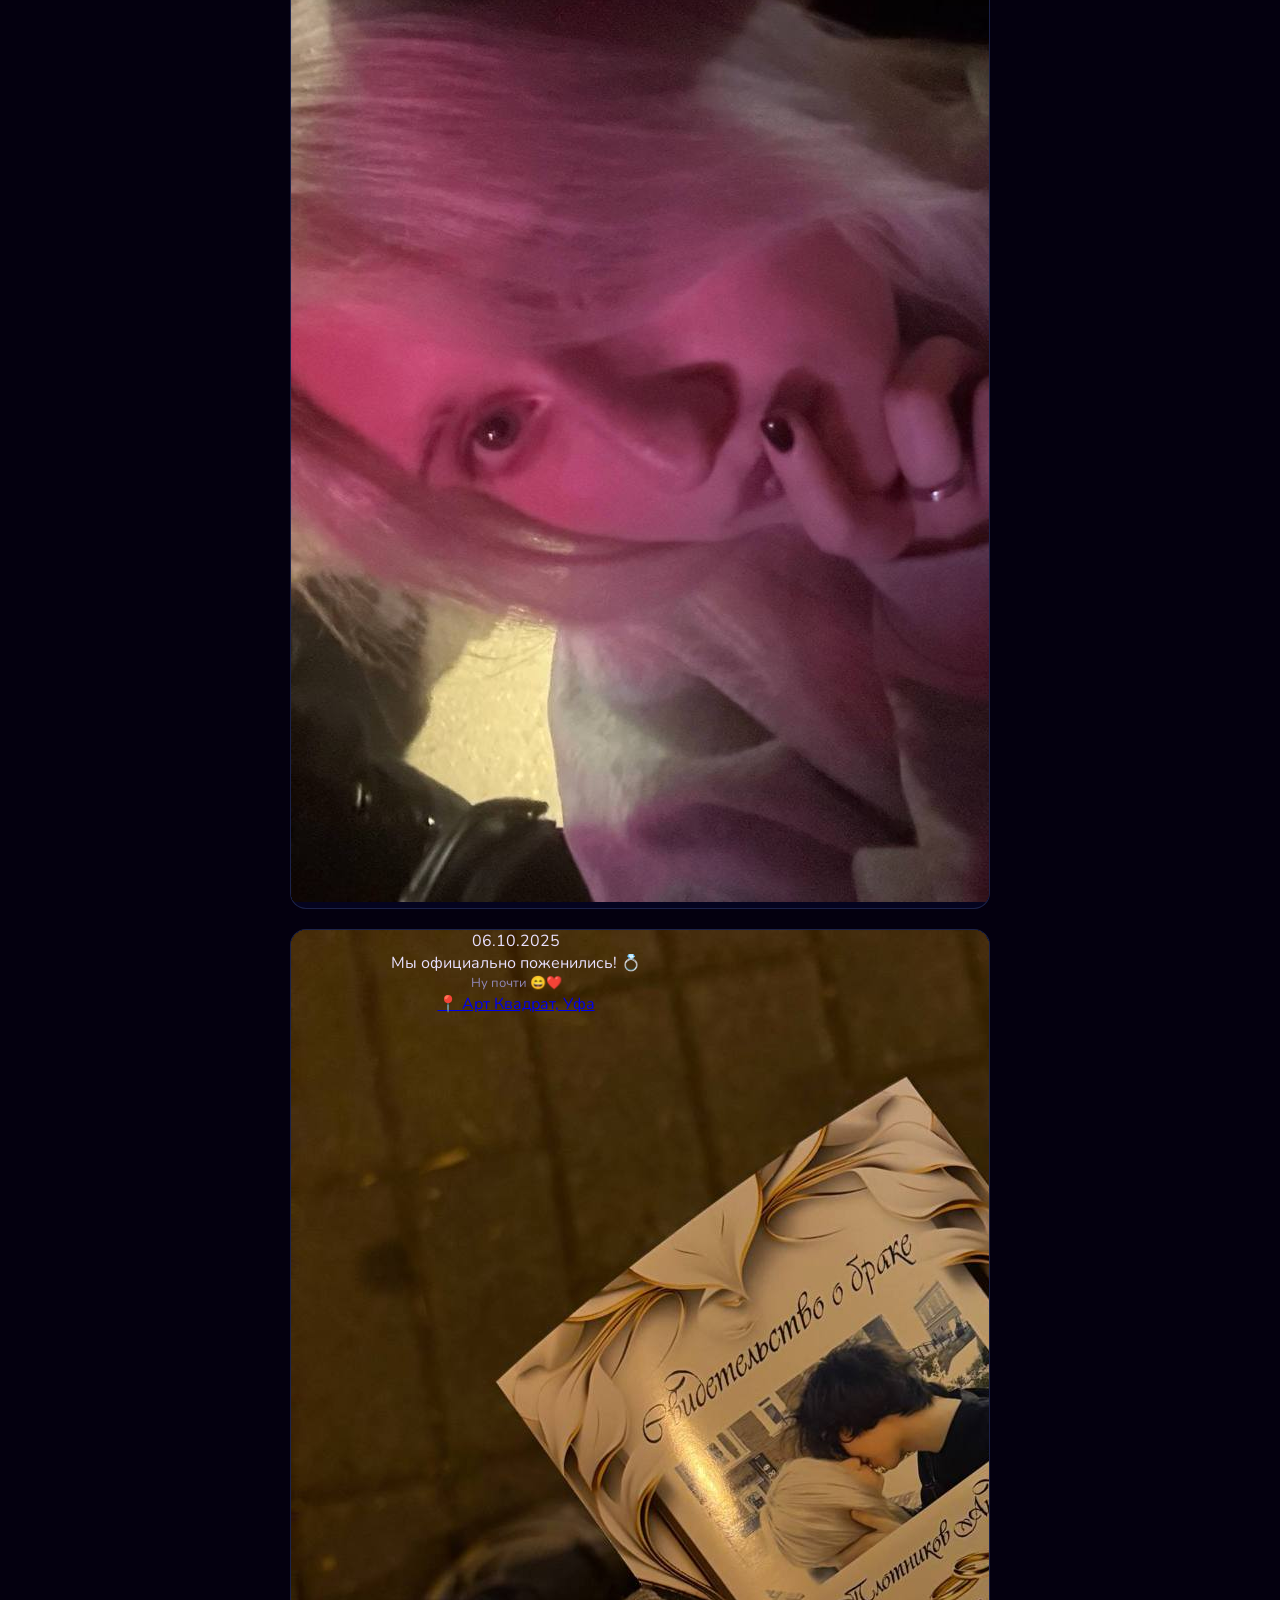
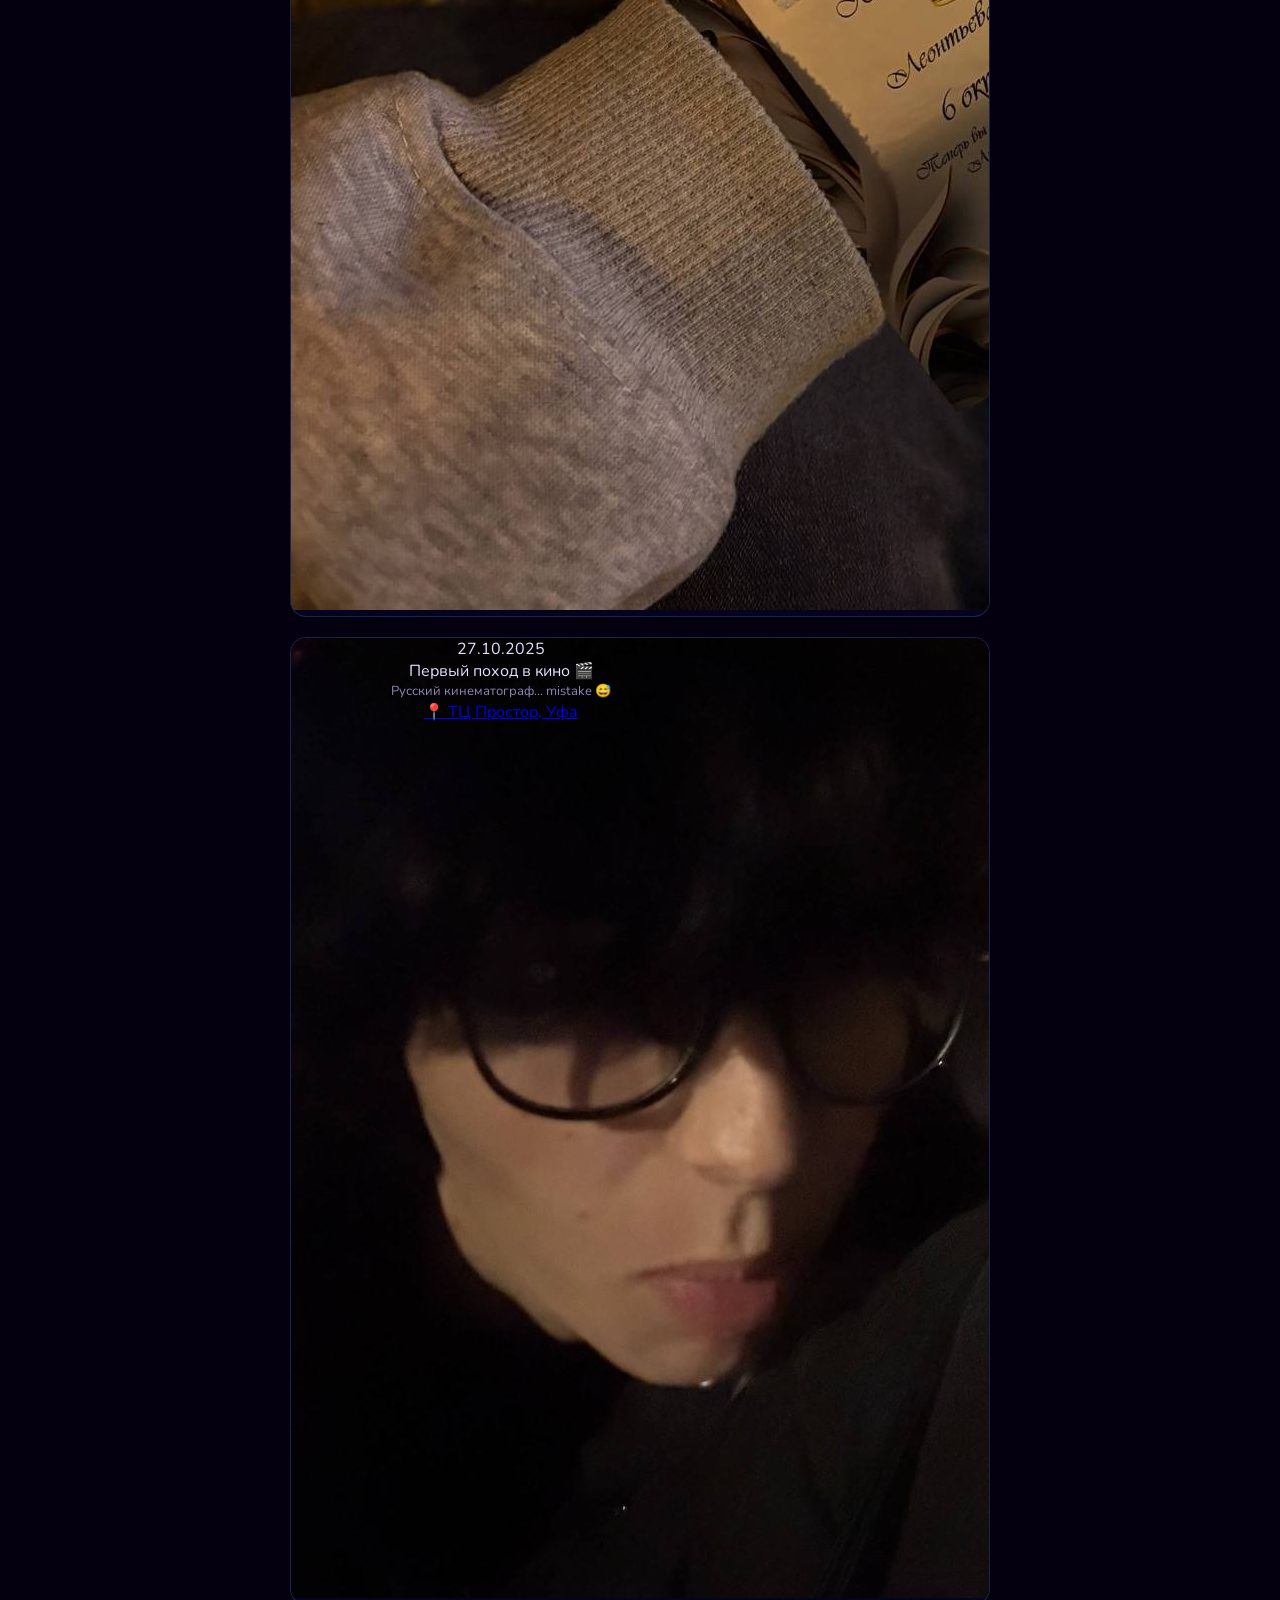
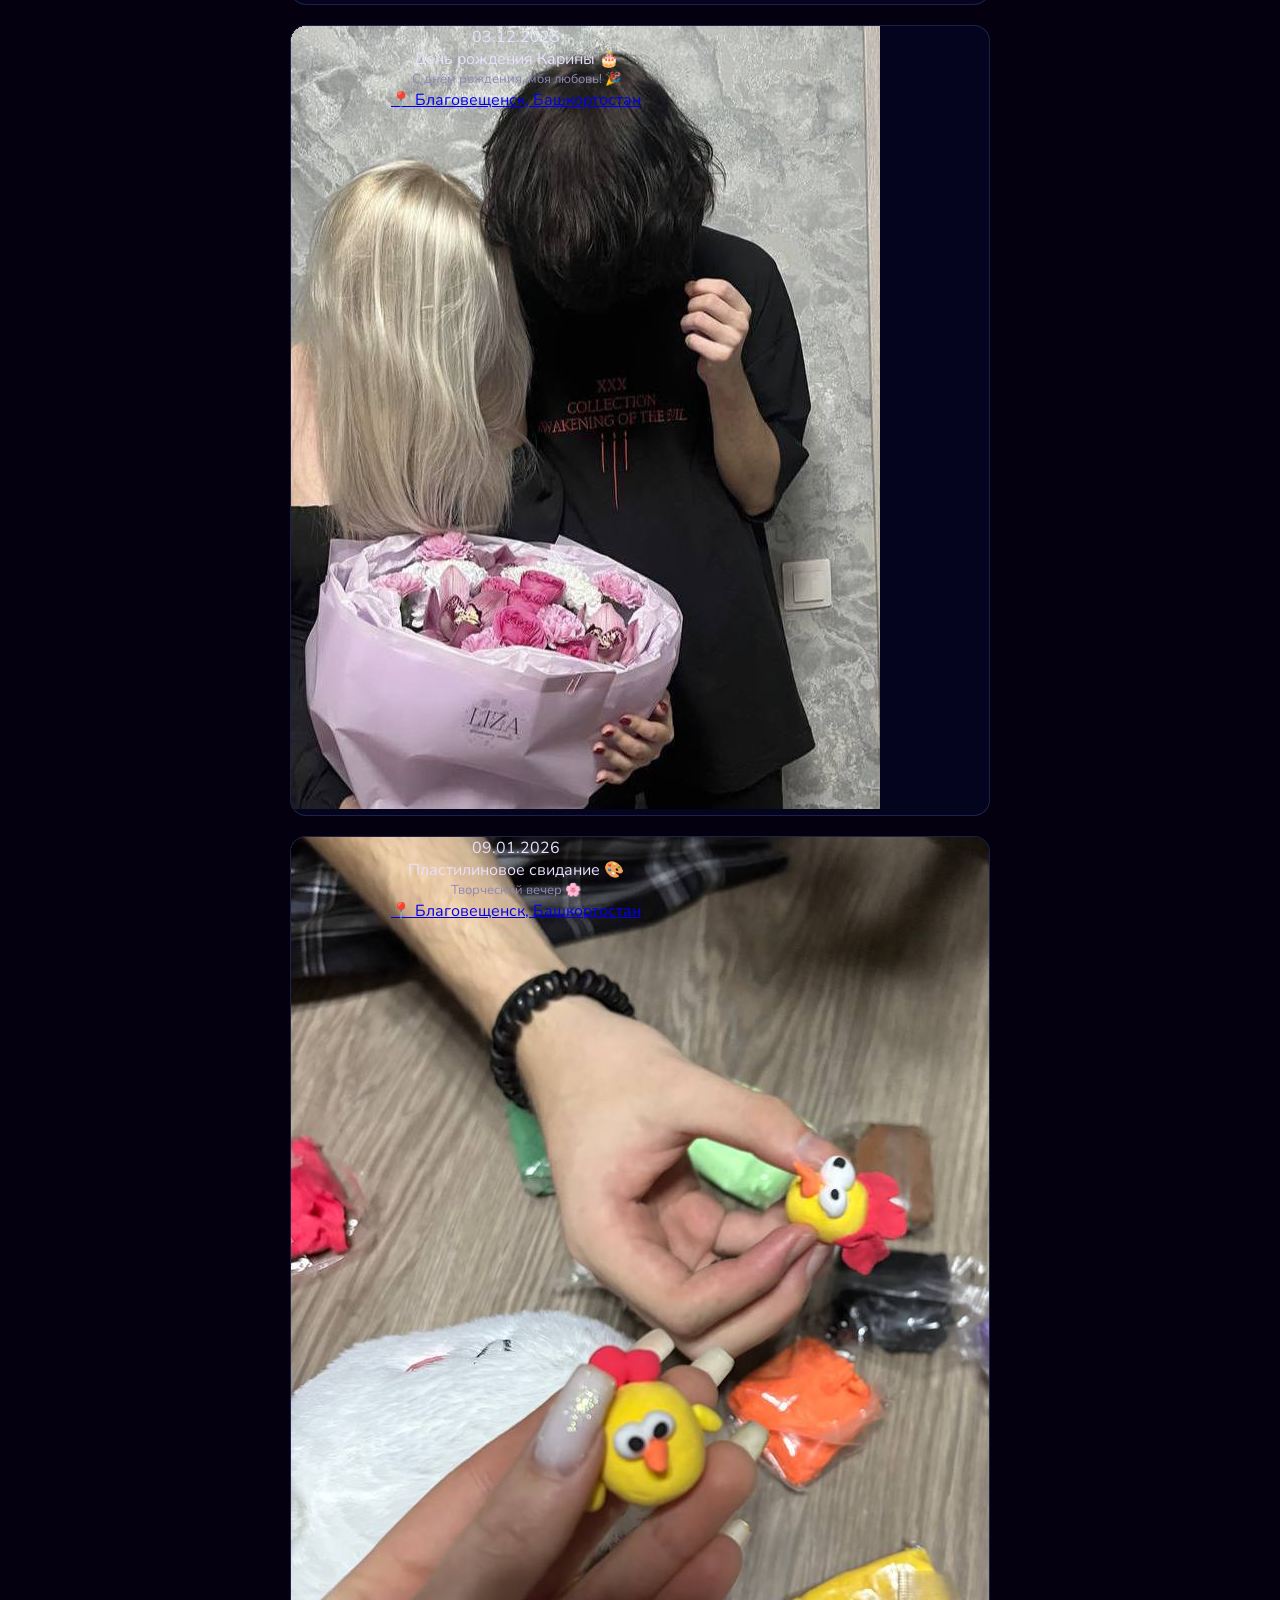
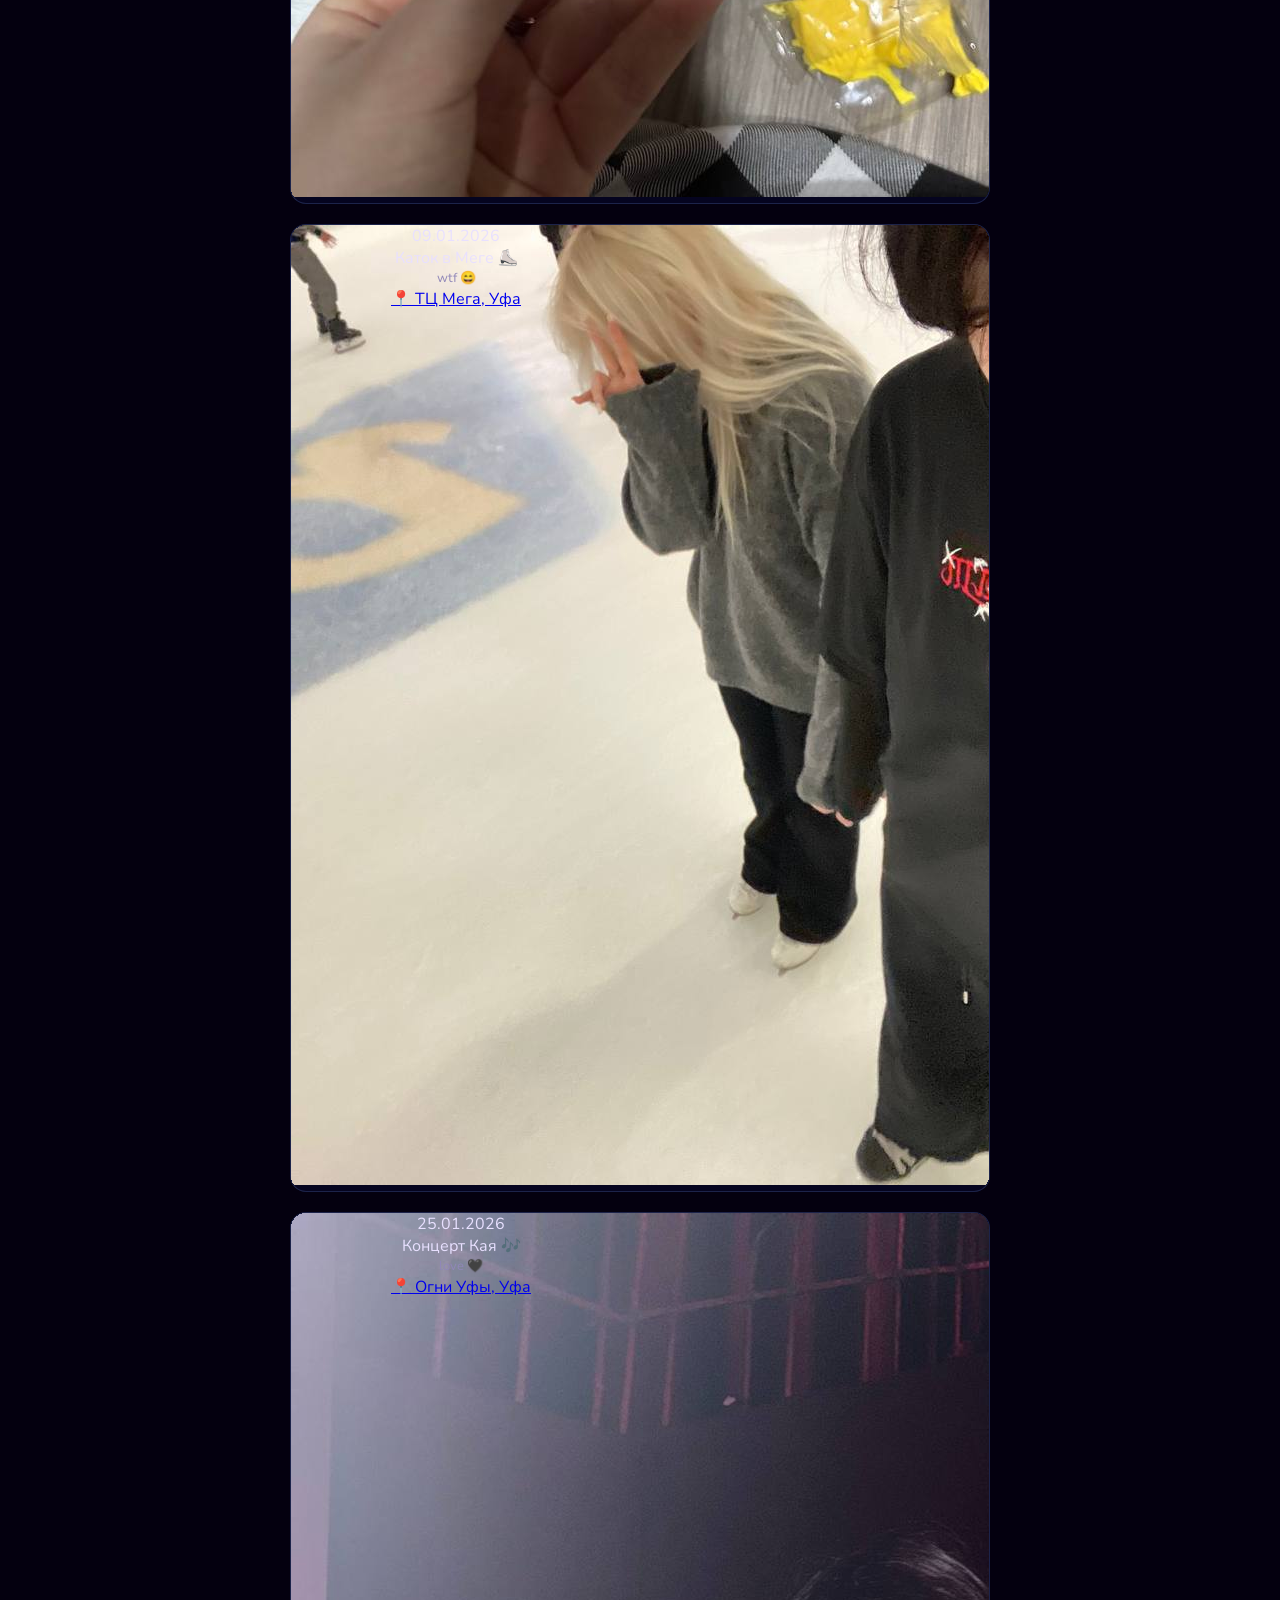
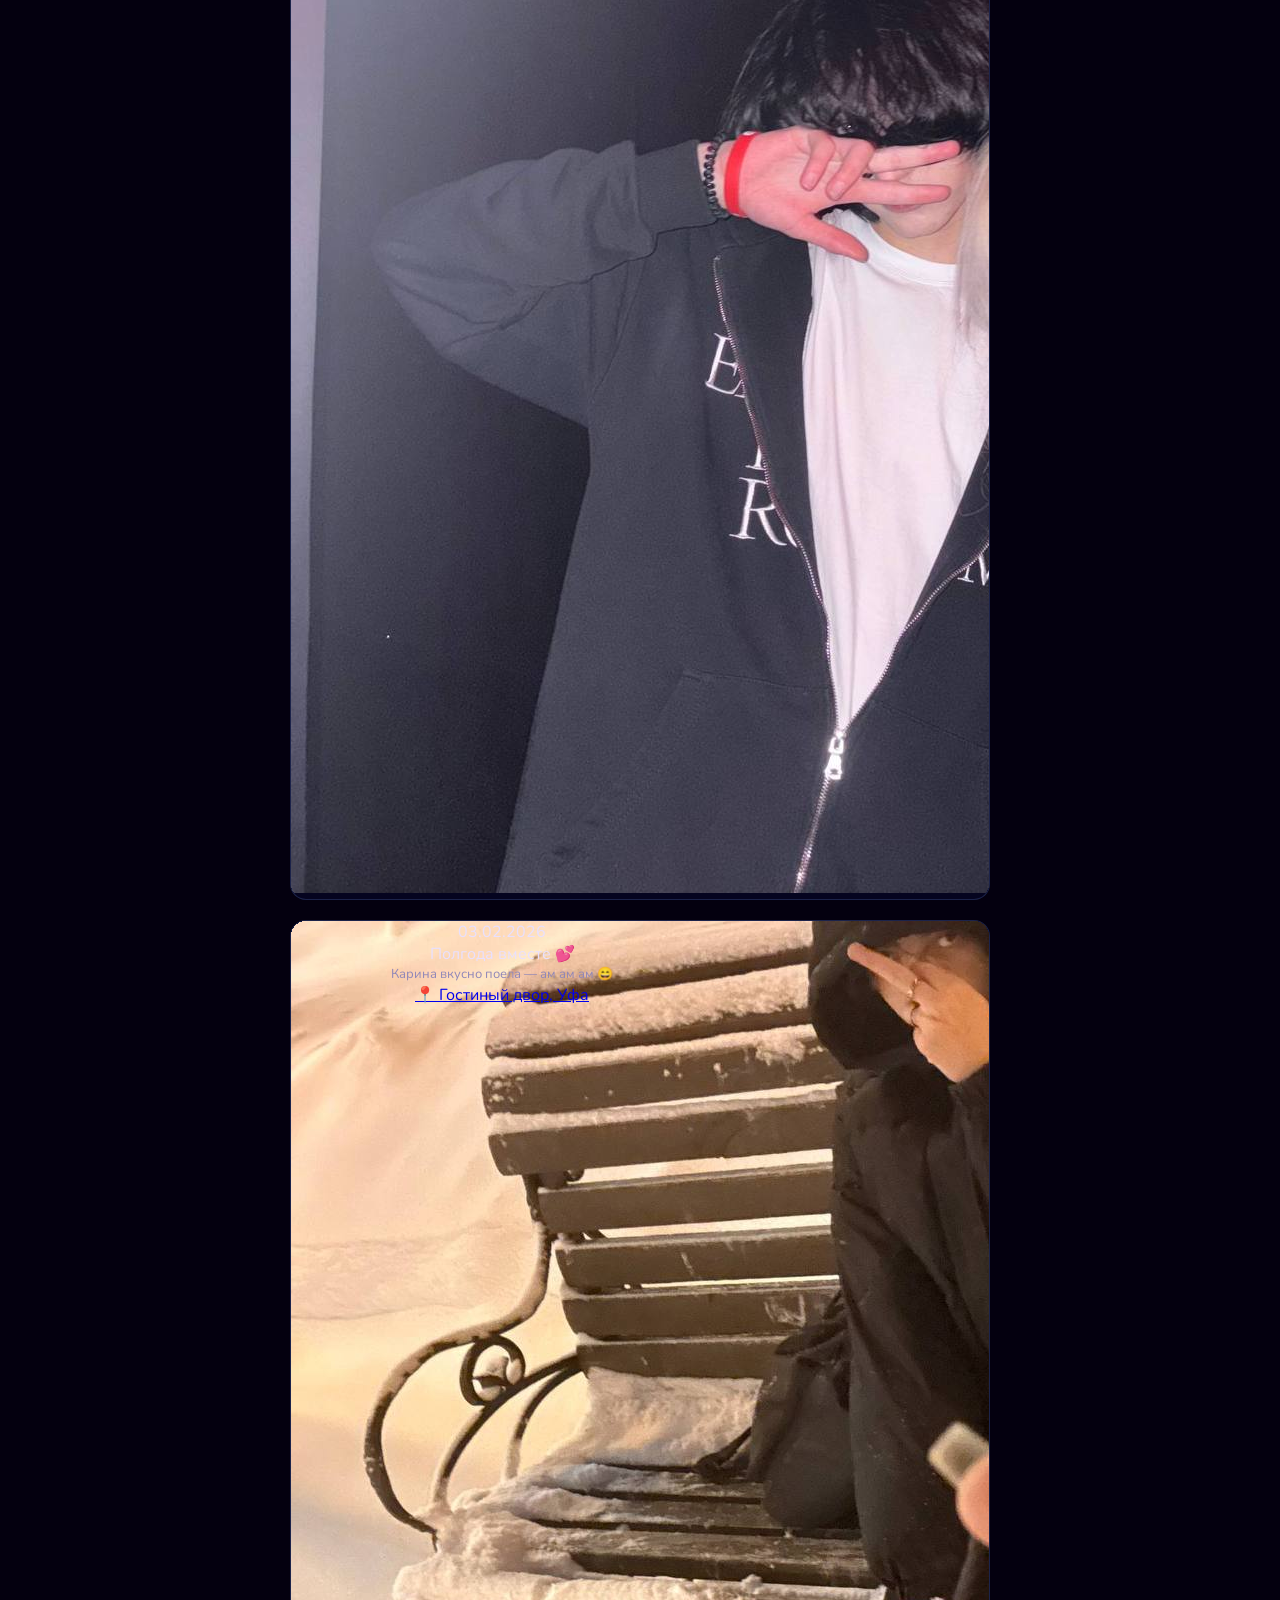
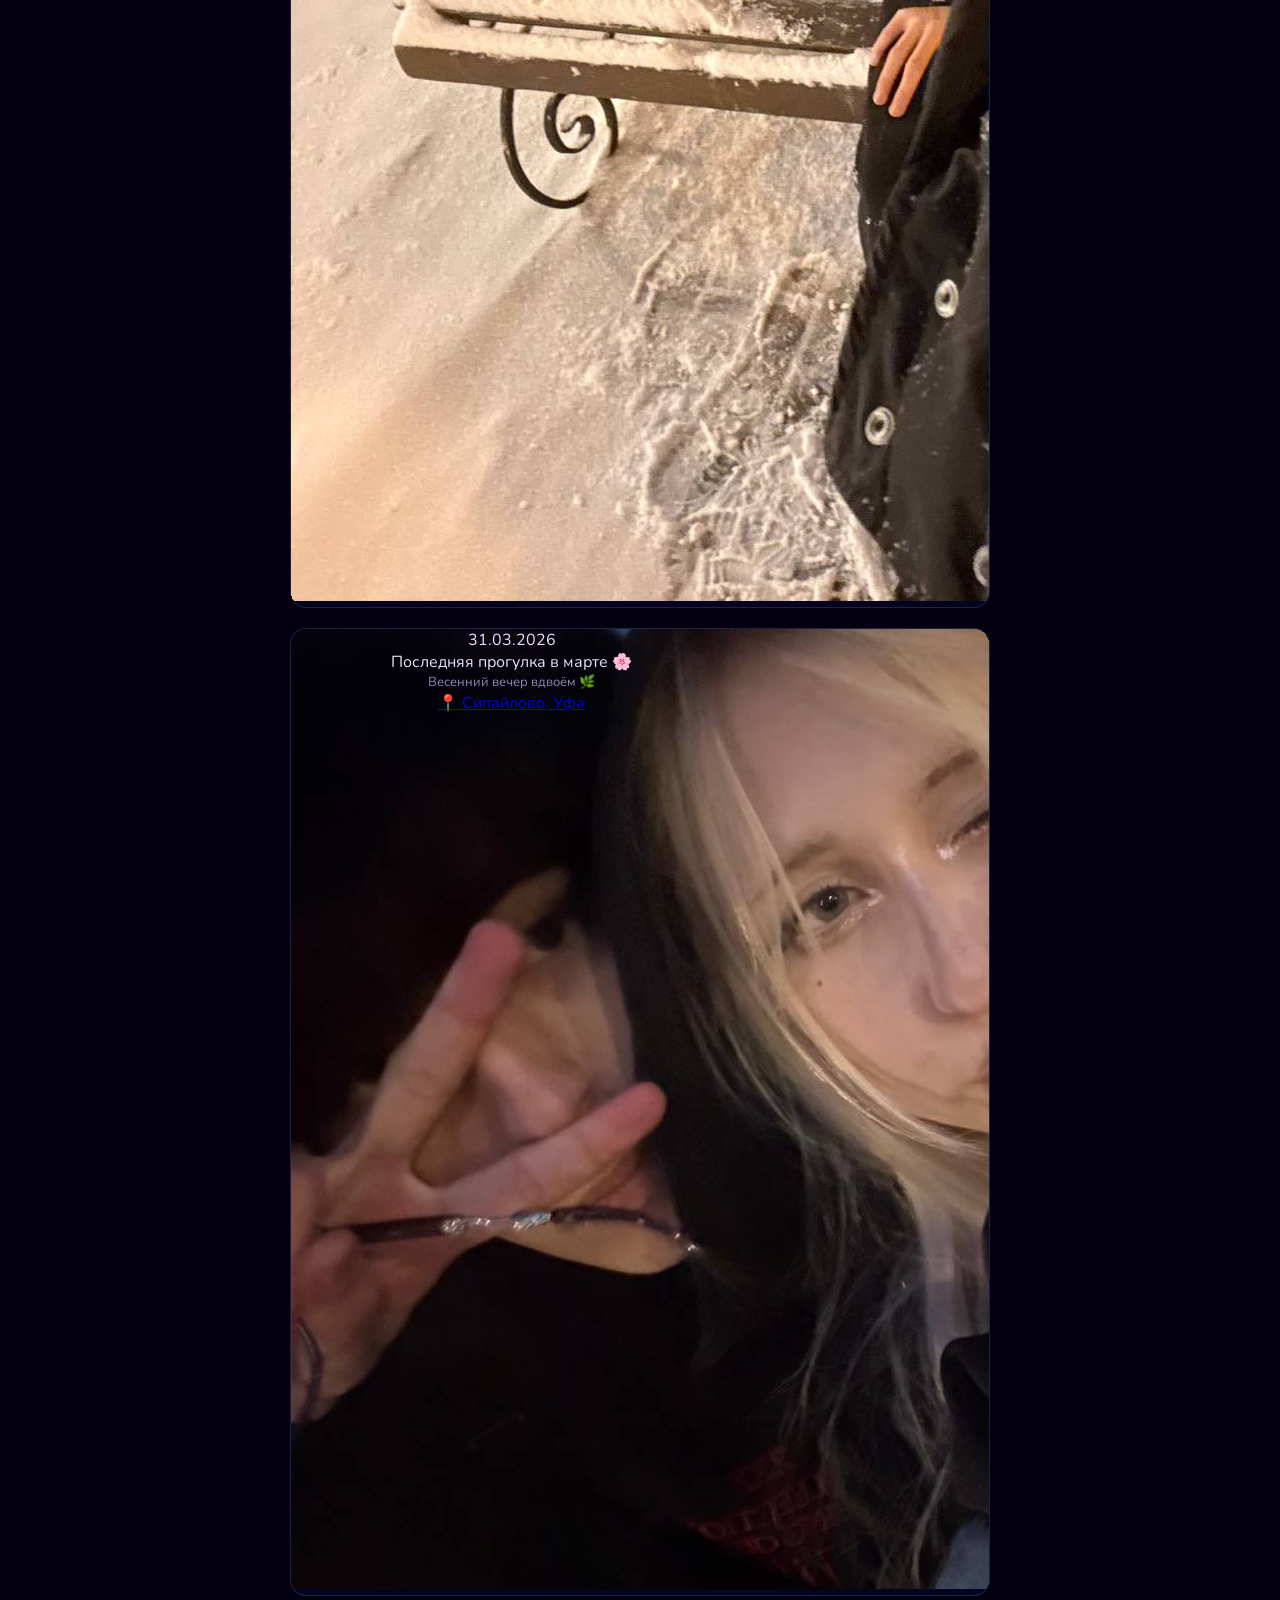
==== commit 389c58cd: "mega" ====
--- a/templates/index.html
+++ b/templates/index.html
@@ -5,7 +5,7 @@
     <meta name="viewport" content="width=device-width, initial-scale=1.0, maximum-scale=1.0">
     <title>Андрей & Карина ❤️</title>
     <link rel="stylesheet" href="/static/style.css">
-    <link href="https://fonts.googleapis.com/css2?family=Playfair+Display:ital,wght@0,400;0,700;1,400&family=Raleway:wght@300;400;600&family=Great+Vibes&family=Cormorant+Garamond:ital,wght@0,300;0,400;0,600;1,300;1,400&display=swap" rel="stylesheet">
+    <link href="https://fonts.googleapis.com/css2?family=Sacramento&family=Nunito:wght@300;400;600&family=Cormorant+Garamond:ital,wght@0,300;0,400;0,600;1,300;1,400&family=Great+Vibes&display=swap" rel="stylesheet">
     <!-- Yandex Autoplacement 19079168 -->
 <script src="https://yandex.ru/ads/system/context.js" async></script>
 <script data-page-id="19079168" src="https://yandex.ru/ads/system/ap-loader.js" async></script>
--- a/static/style.css
+++ b/static/style.css
@@ -1,320 +1,276 @@
 * { margin: 0; padding: 0; box-sizing: border-box; }
 
+:root {
+    --cosmic-bg: #04000f;
+    --deep-space: #07011a;
+    --nebula-purple: #2a0845;
+    --nebula-blue: #0a1045;
+    --accent: #b06ef3;
+    --accent2: #7b9ff5;
+    --accent-glow: rgba(176, 110, 243, 0.5);
+    --accent2-glow: rgba(123, 159, 245, 0.4);
+    --text: #e8e0ff;
+    --text-dim: #9087b8;
+    --border: rgba(176, 110, 243, 0.25);
+}
+
 body {
-    background: #0a0005;
-    color: #eee;
-    font-family: 'Raleway', sans-serif;
+    background: var(--cosmic-bg);
+    color: var(--text);
+    font-family: 'Nunito', sans-serif;
     overflow-x: hidden;
 }
 
+::-webkit-scrollbar { width: 6px; }
+::-webkit-scrollbar-track { background: var(--deep-space); }
+::-webkit-scrollbar-thumb { background: var(--accent); border-radius: 3px; }
+
 #particles {
-    position: fixed;
-    top: 0; left: 0;
+    position: fixed; top: 0; left: 0;
     width: 100%; height: 100%;
-    pointer-events: none;
-    z-index: 0;
-    overflow: hidden;
+    pointer-events: none; z-index: 0; overflow: hidden;
 }
 .heart {
-    position: absolute;
-    bottom: -50px;
+    position: absolute; bottom: -50px;
     animation: floatUp linear forwards;
+    filter: drop-shadow(0 0 6px var(--accent));
 }
 @keyframes floatUp {
-    from { transform: translateY(0) rotate(0deg); opacity: 1; }
-    to { transform: translateY(-110vh) rotate(360deg); opacity: 0; }
-}
-
-#bg-stars {
-    position: fixed;
-    top: 0; left: 0;
-    width: 100%; height: 100%;
-    z-index: 0;
-    pointer-events: none;
+    from { transform: translateY(0) rotate(0deg) scale(1); opacity: 1; }
+    to { transform: translateY(-110vh) rotate(360deg) scale(0.5); opacity: 0; }
+}
+
+#bg-stars { position: fixed; top: 0; left: 0; width: 100%; height: 100%; z-index: 0; pointer-events: none; }
+
+body::before {
+    content: ''; position: fixed; inset: 0;
+    background:
+        radial-gradient(ellipse at 20% 50%, rgba(42, 8, 69, 0.4) 0%, transparent 60%),
+        radial-gradient(ellipse at 80% 20%, rgba(10, 16, 69, 0.5) 0%, transparent 50%),
+        radial-gradient(ellipse at 60% 80%, rgba(42, 8, 69, 0.3) 0%, transparent 50%);
+    z-index: 0; pointer-events: none;
 }
 
 nav {
-    position: fixed;
-    top: 0; left: 0; right: 0;
-    z-index: 100;
-    display: flex;
-    justify-content: space-between;
-    align-items: center;
-    padding: 18px 50px;
-    background: rgba(5, 0, 10, 0.4);
-    backdrop-filter: blur(20px);
-    -webkit-backdrop-filter: blur(20px);
-    border-bottom: 1px solid rgba(255, 107, 138, 0.2);
-    box-shadow: 0 4px 30px rgba(0, 0, 0, 0.3);
-}
-.logo { font-family: 'Playfair Display', serif; font-size: 22px; color: #ff6b8a; letter-spacing: 3px; }
+    position: fixed; top: 0; left: 0; right: 0; z-index: 100;
+    display: flex; justify-content: space-between; align-items: center;
+    padding: 16px 50px;
+    background: rgba(4, 0, 15, 0.5);
+    backdrop-filter: blur(20px); -webkit-backdrop-filter: blur(20px);
+    border-bottom: 1px solid var(--border);
+    box-shadow: 0 4px 30px rgba(0,0,0,0.4), 0 0 80px rgba(176,110,243,0.05);
+}
+.logo { font-family: 'Sacramento', cursive; font-size: 28px; color: var(--accent); letter-spacing: 2px; text-shadow: 0 0 20px var(--accent-glow); }
 nav ul { list-style: none; display: flex; gap: 25px; }
-nav ul a { color: #aaa; text-decoration: none; font-size: 13px; letter-spacing: 1px; text-transform: uppercase; transition: color 0.3s; }
-nav ul a:hover { color: #ff6b8a; }
-.burger { display: none; font-size: 24px; cursor: pointer; color: #ff6b8a; }
+nav ul a { color: var(--text-dim); text-decoration: none; font-size: 12px; letter-spacing: 2px; text-transform: uppercase; transition: color 0.3s, text-shadow 0.3s; font-weight: 600; }
+nav ul a:hover { color: var(--accent); text-shadow: 0 0 12px var(--accent-glow); }
+.burger { display: none; font-size: 24px; cursor: pointer; color: var(--accent); }
 
 .section { position: relative; z-index: 10; padding: 100px 20px; }
 .fullscreen { min-height: 100vh; display: flex; align-items: center; justify-content: center; }
 .section-inner { max-width: 1000px; margin: 0 auto; text-align: center; }
-.section-title { font-family: 'Playfair Display', serif; font-size: 36px; color: #ff6b8a; margin-bottom: 50px; }
+.section-title {
+    font-family: 'Sacramento', cursive; font-size: 52px; color: var(--accent); margin-bottom: 50px;
+    text-shadow: 0 0 30px var(--accent-glow), 0 0 60px rgba(176,110,243,0.2);
+    animation: titleGlow 3s ease-in-out infinite alternate;
+}
+@keyframes titleGlow {
+    from { text-shadow: 0 0 20px var(--accent-glow), 0 0 40px rgba(176,110,243,0.15); }
+    to { text-shadow: 0 0 40px var(--accent-glow), 0 0 80px rgba(176,110,243,0.35), 0 0 120px rgba(176,110,243,0.1); }
+}
 
 .slideshow { position: absolute; top: 0; left: 0; width: 100%; height: 100%; z-index: 0; }
-.slide { position: absolute; top: 0; left: 0; width: 100%; height: 100%; background-size: cover; background-position: center; opacity: 0; transition: opacity 1.5s ease; -webkit-background-size: cover; }
+.slide { position: absolute; top: 0; left: 0; width: 100%; height: 100%; background-size: cover; background-position: center; opacity: 0; transition: opacity 2s ease; }
 .slide.active { opacity: 1; }
-.slideshow-overlay { position: absolute; top: 0; left: 0; width: 100%; height: 100%; background: rgba(5, 0, 10, 0.65); z-index: 1; }
+.slideshow-overlay {
+    position: absolute; top: 0; left: 0; width: 100%; height: 100%;
+    background: linear-gradient(to bottom, rgba(4,0,15,0.7) 0%, rgba(4,0,15,0.5) 50%, rgba(4,0,15,0.8) 100%);
+    z-index: 1;
+}
 .hero-content { position: relative; z-index: 2; text-align: center; padding-top: 60px; }
-.pre-title { color: #ccc; font-size: 15px; letter-spacing: 2px; margin-bottom: 20px; text-transform: uppercase; }
-.hero-content h1 { font-family: 'Playfair Display', serif; font-size: 72px; color: #fff; margin-bottom: 20px; animation: fadeInDown 1s ease; text-shadow: 0 2px 20px rgba(0,0,0,0.5); }
-.hero-content h1 span { color: #ff6b8a; font-style: italic; }
-.subtitle { color: #ddd; font-size: 18px; margin-bottom: 50px; min-height: 30px; }
-
-.counter-box { display: flex; justify-content: center; gap: 20px; flex-wrap: wrap; margin-bottom: 40px; animation: fadeInUp 1s ease 0.6s both; }
-.counter-item { background: rgba(10, 0, 5, 0.6); border: 1px solid #ff6b8a; border-radius: 20px; padding: 25px 30px; min-width: 100px; text-align: center; backdrop-filter: blur(5px); transition: transform 0.3s; }
-.counter-item:hover { transform: translateY(-5px); }
-.counter-item span { display: block; font-family: 'Playfair Display', serif; font-size: 44px; color: #ff6b8a; }
-.counter-item small { color: #aaa; font-size: 12px; letter-spacing: 1px; text-transform: uppercase; }
-.scroll-btn { display: inline-block; color: #fff; border: 1px solid #fff; padding: 12px 35px; border-radius: 30px; text-decoration: none; font-size: 14px; letter-spacing: 1px; transition: 0.3s; animation: fadeInUp 1s ease 0.9s both; backdrop-filter: blur(5px); background: rgba(255,255,255,0.1); }
-.scroll-btn:hover { background: #ff6b8a; border-color: #ff6b8a; }
-
-.photo-strip { position: relative; z-index: 10; overflow: hidden; height: 160px; background: #050003; border-top: 1px solid #3d0020; border-bottom: 1px solid #3d0020; }
+.pre-title { color: var(--accent2); font-size: 13px; letter-spacing: 4px; margin-bottom: 20px; text-transform: uppercase; font-weight: 300; animation: fadeInDown 1s ease; }
+.hero-content h1 { font-family: 'Sacramento', cursive; font-size: 90px; color: #fff; margin-bottom: 20px; animation: fadeInDown 1s ease; text-shadow: 0 0 40px rgba(176,110,243,0.6), 0 2px 20px rgba(0,0,0,0.5); line-height: 1.1; }
+.hero-content h1 span { color: var(--accent); font-style: italic; text-shadow: 0 0 30px var(--accent-glow); }
+.subtitle { color: #c8c0e8; font-size: 17px; margin-bottom: 50px; min-height: 30px; font-weight: 300; }
+
+.counter-box { display: flex; justify-content: center; gap: 16px; flex-wrap: wrap; margin-bottom: 40px; animation: fadeInUp 1s ease 0.6s both; }
+.counter-item {
+    background: rgba(42,8,69,0.4); border: 1px solid var(--border); border-radius: 20px;
+    padding: 22px 28px; min-width: 100px; text-align: center; backdrop-filter: blur(10px);
+    transition: transform 0.3s, box-shadow 0.3s, border-color 0.3s; position: relative; overflow: hidden;
+}
+.counter-item::before { content: ''; position: absolute; inset: 0; background: linear-gradient(135deg, rgba(176,110,243,0.05), rgba(123,159,245,0.05)); opacity: 0; transition: opacity 0.3s; }
+.counter-item:hover { transform: translateY(-6px); box-shadow: 0 10px 40px rgba(176,110,243,0.3); border-color: var(--accent); }
+.counter-item:hover::before { opacity: 1; }
+.counter-item span { display: block; font-family: 'Sacramento', cursive; font-size: 48px; color: var(--accent); text-shadow: 0 0 20px var(--accent-glow); }
+.counter-item small { color: var(--text-dim); font-size: 11px; letter-spacing: 2px; text-transform: uppercase; }
+.scroll-btn { display: inline-block; color: var(--accent2); border: 1px solid var(--accent2); padding: 12px 35px; border-radius: 30px; text-decoration: none; font-size: 13px; letter-spacing: 2px; transition: 0.3s; animation: fadeInUp 1s ease 0.9s both; backdrop-filter: blur(5px); background: rgba(123,159,245,0.08); text-transform: uppercase; }
+.scroll-btn:hover { background: var(--accent2); color: var(--deep-space); box-shadow: 0 0 30px var(--accent2-glow); }
+
+.photo-strip { position: relative; z-index: 10; overflow: hidden; height: 160px; background: var(--deep-space); border-top: 1px solid var(--border); border-bottom: 1px solid var(--border); box-shadow: 0 0 40px rgba(176,110,243,0.08); }
 .photo-strip-inner { display: flex; gap: 10px; animation: stripScroll 60s linear infinite; width: max-content; height: 100%; align-items: center; padding: 10px 0; }
-.strip-item { width: 200px; height: 140px; flex-shrink: 0; background-size: cover; background-position: center; border-radius: 10px; border: 1px solid #3d0020; transition: transform 0.3s; }
-.strip-item:hover { transform: scale(1.05); }
+.strip-item { width: 200px; height: 140px; flex-shrink: 0; background-size: cover; background-position: center; border-radius: 10px; border: 1px solid var(--border); transition: transform 0.3s, border-color 0.3s, box-shadow 0.3s; }
+.strip-item:hover { transform: scale(1.06); border-color: var(--accent); box-shadow: 0 0 20px var(--accent-glow); }
 @keyframes stripScroll { from { transform: translateX(0); } to { transform: translateX(-50%); } }
 
-.music-bar { position: relative; z-index: 10; background: #0d0008; border-top: 1px solid #3d0020; border-bottom: 1px solid #3d0020; padding: 15px 20px; }
+.music-bar { position: relative; z-index: 10; background: var(--deep-space); border-top: 1px solid var(--border); border-bottom: 1px solid var(--border); padding: 15px 20px; }
 .music-bar-inner { max-width: 600px; margin: 0 auto; display: flex; flex-direction: column; gap: 10px; }
-.music-label { font-family: 'Playfair Display', serif; color: #ff6b8a; font-size: 16px; text-align: center; }
-.custom-player { display: flex; align-items: center; gap: 15px; background: rgba(255, 107, 138, 0.05); border: 1px solid #3d0020; border-radius: 50px; padding: 12px 20px; }
-.play-btn { width: 44px; height: 44px; border-radius: 50%; background: #ff6b8a; border: none; color: #fff; font-size: 16px; cursor: pointer; flex-shrink: 0; transition: 0.3s; display: flex; align-items: center; justify-content: center; }
-.play-btn:hover { background: #cc3366; transform: scale(1.1); }
+.music-label { font-family: 'Sacramento', cursive; color: var(--accent); font-size: 22px; text-align: center; text-shadow: 0 0 15px var(--accent-glow); }
+.custom-player { display: flex; align-items: center; gap: 15px; background: rgba(42,8,69,0.3); border: 1px solid var(--border); border-radius: 50px; padding: 12px 20px; }
+.play-btn { width: 44px; height: 44px; border-radius: 50%; background: linear-gradient(135deg, var(--accent), var(--accent2)); border: none; color: #fff; font-size: 16px; cursor: pointer; flex-shrink: 0; transition: 0.3s; display: flex; align-items: center; justify-content: center; box-shadow: 0 0 20px var(--accent-glow); }
+.play-btn:hover { transform: scale(1.12); box-shadow: 0 0 35px var(--accent-glow); }
 .player-info { flex-grow: 1; display: flex; flex-direction: column; gap: 8px; }
-.player-title { font-family: 'Playfair Display', serif; font-size: 14px; color: #ff6b8a; font-style: italic; }
-.player-progress { width: 100%; height: 4px; background: #3d0020; border-radius: 2px; cursor: pointer; position: relative; }
-.player-progress-fill { height: 100%; background: #ff6b8a; border-radius: 2px; width: 0%; transition: width 0.1s; pointer-events: none; }
-.player-time { font-size: 12px; color: #888; flex-shrink: 0; }
+.player-title { font-family: 'Cormorant Garamond', serif; font-size: 14px; color: var(--accent); font-style: italic; }
+.player-progress { width: 100%; height: 3px; background: rgba(176,110,243,0.2); border-radius: 2px; cursor: pointer; position: relative; }
+.player-progress-fill { height: 100%; background: linear-gradient(90deg, var(--accent), var(--accent2)); border-radius: 2px; width: 0%; transition: width 0.1s; pointer-events: none; }
+.player-time { font-size: 12px; color: var(--text-dim); flex-shrink: 0; }
 
 .letter-wrap { position: relative; z-index: 10; display: flex; flex-direction: column; align-items: center; justify-content: center; width: 100%; padding-top: 60px; min-height: 400px; }
-.letter-envelope { cursor: pointer; transition: transform 0.3s; }
-.letter-envelope:hover { transform: scale(1.03); }
+.letter-envelope { cursor: pointer; transition: transform 0.3s, filter 0.3s; }
+.letter-envelope:hover { transform: scale(1.04); filter: drop-shadow(0 0 20px var(--accent-glow)); }
 .letter-envelope-body { position: relative; width: 320px; height: 220px; }
-.letter-envelope-flap { position: absolute; top: 0; left: 0; width: 0; height: 0; border-left: 160px solid transparent; border-right: 160px solid transparent; border-top: 110px solid #4d0040; transform-origin: top center; z-index: 5; transition: transform 0.8s ease; filter: drop-shadow(0 3px 6px rgba(255,107,138,0.3)); }
+.letter-envelope-flap { position: absolute; top: 0; left: 0; width: 0; height: 0; border-left: 160px solid transparent; border-right: 160px solid transparent; border-top: 110px solid #2a0845; transform-origin: top center; z-index: 5; transition: transform 0.8s ease; filter: drop-shadow(0 3px 6px var(--accent-glow)); }
 .letter-envelope-flap.open { transform: rotateX(180deg); }
-.letter-envelope-front { position: absolute; width: 320px; height: 220px; background: linear-gradient(135deg, #2d0020, #3d0030); border-radius: 6px; border: 1px solid #ff6b8a; display: flex; flex-direction: column; align-items: center; justify-content: center; gap: 10px; box-shadow: 0 0 40px rgba(255, 107, 138, 0.2); }
-.letter-envelope-front::before { content: ''; position: absolute; bottom: 0; left: 0; width: 0; height: 0; border-left: 160px solid transparent; border-right: 160px solid transparent; border-bottom: 110px solid #3a0028; }
-.letter-envelope-front::after { content: ''; position: absolute; bottom: 110px; left: 0; width: 0; height: 0; border-left: 160px solid transparent; border-right: 160px solid transparent; border-bottom: 110px solid #350025; }
-.letter-envelope-to { font-family: 'Playfair Display', serif; font-size: 22px; color: #ff6b8a; font-style: italic; position: relative; z-index: 2; }
-.letter-envelope-hint { font-size: 12px; color: #888; letter-spacing: 1px; text-transform: uppercase; position: relative; z-index: 2; animation: pulse 2s infinite; }
-@keyframes pulse { 0%, 100% { opacity: 1; } 50% { opacity: 0.4; } }
-
-.real-letter { position: fixed; top: 0; left: 0; width: 100%; height: 100%; background: rgba(0,0,0,0.85); z-index: 500; display: none; align-items: center; justify-content: center; backdrop-filter: blur(5px); overflow-y: auto; transition: opacity 0.4s ease; }
+.letter-envelope-front { position: absolute; width: 320px; height: 220px; background: linear-gradient(135deg, #0d0130, #1a0340); border-radius: 6px; border: 1px solid var(--accent); display: flex; flex-direction: column; align-items: center; justify-content: center; gap: 10px; box-shadow: 0 0 40px var(--accent-glow), inset 0 0 30px rgba(176,110,243,0.05); }
+.letter-envelope-front::before { content: ''; position: absolute; bottom: 0; left: 0; width: 0; height: 0; border-left: 160px solid transparent; border-right: 160px solid transparent; border-bottom: 110px solid #120235; }
+.letter-envelope-front::after { content: ''; position: absolute; bottom: 110px; left: 0; width: 0; height: 0; border-left: 160px solid transparent; border-right: 160px solid transparent; border-bottom: 110px solid #0f0130; }
+.letter-envelope-to { font-family: 'Sacramento', cursive; font-size: 26px; color: var(--accent); font-style: italic; position: relative; z-index: 2; text-shadow: 0 0 15px var(--accent-glow); }
+.letter-envelope-hint { font-size: 11px; color: var(--text-dim); letter-spacing: 2px; text-transform: uppercase; position: relative; z-index: 2; animation: pulse 2s infinite; }
+@keyframes pulse { 0%, 100% { opacity: 1; } 50% { opacity: 0.3; } }
+
+.real-letter { position: fixed; top: 0; left: 0; width: 100%; height: 100%; background: rgba(4,0,15,0.9); z-index: 500; display: none; align-items: center; justify-content: center; backdrop-filter: blur(10px); overflow-y: auto; transition: opacity 0.4s ease; }
 .real-letter.open { display: flex; animation: fadeInLetter 0.5s ease; }
 @keyframes fadeInLetter { from { opacity: 0; } to { opacity: 1; } }
-
-.real-letter-inner {
-    background: #0d0008;
-    max-width: 550px;
-    width: 90%;
-    border-radius: 12px;
-    padding: 50px 50px 40px;
-    position: relative;
-    box-shadow: 0 0 60px rgba(255, 107, 138, 0.3), 0 0 120px rgba(255, 107, 138, 0.1);
-    animation: letterUnfold 0.6s ease;
-    border: 1px solid #ff6b8a;
-    margin: 20px auto;
-    background-image: repeating-linear-gradient(
-        transparent,
-        transparent 27px,
-        rgba(255, 107, 138, 0.05) 27px,
-        rgba(255, 107, 138, 0.05) 28px
-    );
-}
-.real-letter-inner::before {
-    content: '';
-    position: absolute;
-    top: 6px; left: 6px; right: 6px; bottom: 6px;
-    border: 1px solid rgba(255, 107, 138, 0.3);
-    border-radius: 8px;
-    pointer-events: none;
-}
-.real-letter-inner::after {
-    content: '❤';
-    position: absolute;
-    top: -14px;
-    left: 50%;
-    transform: translateX(-50%);
-    background: #0a0005;
-    color: #ff6b8a;
-    font-size: 22px;
-    padding: 0 10px;
-}
-
+.real-letter-inner { background: linear-gradient(135deg, #07011a, #0d0130); max-width: 550px; width: 90%; border-radius: 16px; padding: 50px 50px 40px; position: relative; box-shadow: 0 0 60px var(--accent-glow), 0 0 120px rgba(176,110,243,0.1); animation: letterUnfold 0.6s ease; border: 1px solid var(--accent); margin: 20px auto; background-image: repeating-linear-gradient(transparent, transparent 27px, rgba(176,110,243,0.05) 27px, rgba(176,110,243,0.05) 28px); }
+.real-letter-inner::before { content: ''; position: absolute; top: 6px; left: 6px; right: 6px; bottom: 6px; border: 1px solid rgba(176,110,243,0.2); border-radius: 12px; pointer-events: none; }
+.real-letter-inner::after { content: '✦'; position: absolute; top: -14px; left: 50%; transform: translateX(-50%); background: #07011a; color: var(--accent); font-size: 20px; padding: 0 10px; text-shadow: 0 0 15px var(--accent-glow); }
 @keyframes letterUnfold { from { transform: scaleY(0.3) translateY(-50px); opacity: 0; } to { transform: scaleY(1) translateY(0); opacity: 1; } }
-
-.real-letter-photo { width: 60%; height: 180px; background-size: cover; background-position: center; border-radius: 8px; margin: 0 auto 25px; opacity: 0.9; display: block; }
-.real-letter-date { font-family: 'Playfair Display', serif; font-size: 14px; color: #888; margin-bottom: 25px; text-align: right; }
-.real-letter-greeting { font-family: 'Playfair Display', serif; font-size: 26px; color: #ff6b8a; font-style: italic; margin-bottom: 25px; min-height: 40px; }
-.real-letter-body p { font-family: 'Playfair Display', serif; font-size: 17px; color: #ccc; line-height: 2.1; margin-bottom: 15px; font-style: italic; min-height: 30px; }
-.real-letter-sign { font-family: 'Playfair Display', serif; font-size: 20px; color: #ff6b8a; font-style: italic; margin-top: 30px; text-align: right; line-height: 1.6; min-height: 30px; }
-.letter-close-btn { display: block; margin: 25px auto 0; background: none; border: 1px solid #ff6b8a; color: #ff6b8a; padding: 8px 25px; border-radius: 20px; cursor: pointer; font-size: 13px; font-family: 'Raleway', sans-serif; transition: 0.3s; }
-.letter-close-btn:hover { background: #ff6b8a; color: #0a0005; }
-.typewrite::after, .typewrite-p::after, .typewrite-sign::after { content: '|'; animation: blink 0.7s infinite; color: #ff6b8a; }
+.real-letter-photo { width: 60%; height: 180px; background-size: cover; background-position: center; border-radius: 10px; margin: 0 auto 25px; display: block; border: 1px solid var(--border); }
+.real-letter-date { font-size: 13px; color: var(--text-dim); margin-bottom: 25px; text-align: right; letter-spacing: 1px; }
+.real-letter-greeting { font-family: 'Sacramento', cursive; font-size: 30px; color: var(--accent); margin-bottom: 25px; min-height: 40px; text-shadow: 0 0 15px var(--accent-glow); }
+.real-letter-body p { font-family: 'Cormorant Garamond', serif; font-size: 18px; color: #c8c0e8; line-height: 2; margin-bottom: 15px; font-style: italic; min-height: 30px; }
+.real-letter-sign { font-family: 'Sacramento', cursive; font-size: 24px; color: var(--accent); margin-top: 30px; text-align: right; line-height: 1.6; min-height: 30px; text-shadow: 0 0 15px var(--accent-glow); }
+.letter-close-btn { display: block; margin: 25px auto 0; background: none; border: 1px solid var(--accent); color: var(--accent); padding: 8px 25px; border-radius: 20px; cursor: pointer; font-size: 13px; font-family: 'Nunito', sans-serif; transition: 0.3s; letter-spacing: 1px; }
+.letter-close-btn:hover { background: var(--accent); color: var(--deep-space); box-shadow: 0 0 20px var(--accent-glow); }
+.typewrite::after, .typewrite-p::after, .typewrite-sign::after { content: '|'; animation: blink 0.7s infinite; color: var(--accent); }
 @keyframes blink { 0%, 100% { opacity: 1; } 50% { opacity: 0; } }
 
-.timeline { display: flex; flex-direction: column; gap: 30px; max-width: 600px; margin: 0 auto; text-align: left; }
-.timeline-item { display: flex; align-items: center; gap: 25px; background: rgba(255, 107, 138, 0.04); border: 1px solid #3d0020; border-radius: 16px; padding: 25px 30px; opacity: 0; transform: translateX(-30px); transition: all 0.7s ease; }
-.timeline-item.visible { opacity: 1; transform: translateX(0); }
-.timeline-dot { font-size: 28px; }
-.timeline-text h3 { font-family: 'Playfair Display', serif; color: #ff6b8a; margin-bottom: 5px; }
-.timeline-text p { color: #888; font-size: 15px; }
-
-.love-subtitle { color: #888; font-size: 16px; margin-bottom: 40px; font-style: italic; }
-.love-grid { display: grid; grid-template-columns: repeat(auto-fit, minmax(180px, 1fr)); gap: 15px; }
-.love-card { background: rgba(255, 107, 138, 0.05); border: 1px solid #3d0020; border-radius: 16px; padding: 25px 15px; text-align: center; opacity: 0; transform: translateY(20px); transition: all 0.6s ease; }
-.love-card.visible { opacity: 1; transform: translateY(0); }
-.love-card:hover { border-color: #ff6b8a; background: rgba(255, 107, 138, 0.1); transform: translateY(-5px); box-shadow: 0 10px 30px rgba(255, 107, 138, 0.15); }
-.love-card-wide { grid-column: 1 / -1; background: rgba(255, 107, 138, 0.08) !important; border-color: #ff6b8a !important; }
-.love-icon { font-size: 30px; margin-bottom: 10px; }
-.love-card p { color: #ccc; font-size: 14px; line-height: 1.5; }
-.love-card-wide p { font-family: 'Playfair Display', serif; font-size: 18px !important; color: #ff6b8a !important; font-style: italic; }
-
-.stats-grid { display: grid; grid-template-columns: repeat(auto-fit, minmax(160px, 1fr)); gap: 20px; }
-.stat-card { background: rgba(255, 107, 138, 0.05); border: 1px solid #3d0020; border-radius: 20px; padding: 30px 20px; text-align: center; opacity: 0; transform: translateY(20px); transition: all 0.6s ease; }
-.stat-card.visible { opacity: 1; transform: translateY(0); }
-.stat-card:hover { border-color: #ff6b8a; transform: translateY(-5px); box-shadow: 0 10px 30px rgba(255, 107, 138, 0.15); }
-.stat-card-wide { grid-column: 1 / -1; }
-.stat-number { font-family: 'Playfair Display', serif; font-size: 48px; color: #ff6b8a; margin-bottom: 10px; }
-.stat-label { color: #888; font-size: 14px; letter-spacing: 1px; }
-
-.plans-grid { display: grid; grid-template-columns: repeat(auto-fit, minmax(220px, 1fr)); gap: 20px; max-width: 900px; margin: 0 auto; }
-.plan-card { background: rgba(255, 107, 138, 0.05); border: 1px solid #3d0020; border-radius: 20px; padding: 35px 25px; text-align: center; opacity: 0; transform: translateY(20px); transition: all 0.6s ease; }
-.plan-card.visible { opacity: 1; transform: translateY(0); }
-.plan-card:hover { border-color: #ff6b8a; transform: translateY(-5px); box-shadow: 0 10px 30px rgba(255, 107, 138, 0.15); }
-.plan-card-future { border-style: dashed; border-color: #5d0040; }
-.plan-card-future:hover { border-color: #ff6b8a; border-style: solid; }
-.plan-icon { font-size: 40px; margin-bottom: 15px; }
-.plan-text { color: #ccc; font-size: 16px; line-height: 1.6; margin-bottom: 15px; }
-.plan-check { font-size: 20px; }
-
-.masonry { columns: 3; column-gap: 15px; }
-.masonry-item { break-inside: avoid; margin-bottom: 15px; border-radius: 16px; overflow: hidden; border: 1px solid #3d0020; opacity: 0; transform: scale(0.95); transition: all 0.6s ease; cursor: pointer; }
-.masonry-item.visible { opacity: 1; transform: scale(1); }
-.masonry-item img { width: 100%; display: block; transition: transform 0.4s; }
-.masonry-tall img { height: 400px; object-fit: cover; }
-.masonry-item:hover img { transform: scale(1.03); }
-.masonry-item:hover { border-color: #ff6b8a; box-shadow: 0 0 20px rgba(255,107,138,0.2); }
-
-#lightbox { display: none; position: fixed; top: 0; left: 0; width: 100%; height: 100%; background: rgba(0,0,0,0.92); z-index: 1000; align-items: center; justify-content: center; cursor: pointer; }
-#lightbox-img { max-width: 90vw; max-height: 90vh; border-radius: 12px; box-shadow: 0 0 60px rgba(255, 107, 138, 0.3); }
-
-footer { position: relative; z-index: 10; text-align: center; padding: 30px; color: #333; border-top: 1px solid #1a0010; font-size: 14px; }
+.timeline { display: flex; flex-direction: column; gap: 25px; max-width: 600px; margin: 0 auto; text-align: left; }
+.timeline-item { display: flex; align-items: flex-start; gap: 20px; background: rgba(42,8,69,0.25); border: 1px solid var(--border); border-radius: 16px; padding: 20px; transition: transform 0.3s, box-shadow 0.3s, border-color 0.3s; opacity: 0; transform: translateX(-30px); }
+.timeline-item.visible { opacity: 1; transform: translateX(0); transition: opacity 0.6s ease, transform 0.6s ease, box-shadow 0.3s, border-color 0.3s; }
+.timeline-item:hover { transform: translateX(6px); box-shadow: 0 8px 30px rgba(176,110,243,0.2); border-color: var(--accent); }
+.timeline-dot { font-size: 28px; flex-shrink: 0; filter: drop-shadow(0 0 8px var(--accent-glow)); }
+.timeline-text h3 { font-family: 'Sacramento', cursive; font-size: 22px; color: var(--accent); margin-bottom: 4px; }
+.timeline-date { font-size: 11px; color: var(--text-dim); letter-spacing: 2px; margin-bottom: 6px; text-transform: uppercase; }
+.timeline-text p { font-size: 14px; color: var(--text-dim); line-height: 1.6; }
+
+.love-subtitle { color: var(--text-dim); font-size: 15px; margin-bottom: 40px; line-height: 1.7; font-style: italic; }
+.love-grid { display: grid; grid-template-columns: repeat(3, 1fr); gap: 16px; }
+.love-card { background: rgba(42,8,69,0.3); border: 1px solid var(--border); border-radius: 16px; padding: 25px 15px; text-align: center; transition: transform 0.3s, box-shadow 0.3s, border-color 0.3s; opacity: 0; transform: translateY(20px); position: relative; overflow: hidden; }
+.love-card::before { content: ''; position: absolute; inset: 0; background: linear-gradient(135deg, rgba(176,110,243,0.05), rgba(123,159,245,0.05)); opacity: 0; transition: opacity 0.3s; }
+.love-card.visible { opacity: 1; transform: translateY(0); transition: opacity 0.5s ease, transform 0.5s ease, box-shadow 0.3s, border-color 0.3s; }
+.love-card:hover { transform: translateY(-8px); box-shadow: 0 15px 40px rgba(176,110,243,0.25); border-color: var(--accent); }
+.love-card:hover::before { opacity: 1; }
+.love-icon { font-size: 32px; margin-bottom: 10px; display: block; filter: drop-shadow(0 0 8px var(--accent-glow)); }
+.love-card p { font-size: 13px; color: var(--text-dim); line-height: 1.5; position: relative; }
+
+.stats-grid { display: grid; grid-template-columns: repeat(3, 1fr); gap: 20px; }
+.stat-card { background: rgba(10,16,69,0.4); border: 1px solid rgba(123,159,245,0.2); border-radius: 20px; padding: 35px 20px; text-align: center; transition: transform 0.3s, box-shadow 0.3s, border-color 0.3s; opacity: 0; transform: translateY(20px); }
+.stat-card.visible { opacity: 1; transform: translateY(0); transition: opacity 0.5s ease, transform 0.5s ease, box-shadow 0.3s, border-color 0.3s; }
+.stat-card:hover { transform: translateY(-8px); box-shadow: 0 15px 40px rgba(123,159,245,0.25); border-color: var(--accent2); }
+.stat-number { font-family: 'Sacramento', cursive; font-size: 52px; color: var(--accent2); margin-bottom: 10px; text-shadow: 0 0 25px var(--accent2-glow); }
+.stat-label { font-size: 12px; color: var(--text-dim); letter-spacing: 2px; text-transform: uppercase; }
+
+.plans-grid { display: grid; grid-template-columns: repeat(3, 1fr); gap: 16px; }
+.plan-card { background: rgba(42,8,69,0.2); border: 1px solid var(--border); border-radius: 16px; padding: 25px 15px; text-align: center; transition: transform 0.3s, box-shadow 0.3s, border-color 0.3s; opacity: 0; transform: translateY(20px); }
+.plan-card.visible { opacity: 1; transform: translateY(0); transition: opacity 0.5s ease, transform 0.5s ease, box-shadow 0.3s, border-color 0.3s; }
+.plan-card:hover { transform: translateY(-8px); box-shadow: 0 12px 30px rgba(176,110,243,0.2); border-color: var(--accent); }
+.plan-icon { font-size: 36px; margin-bottom: 12px; display: block; filter: drop-shadow(0 0 6px var(--accent-glow)); }
+.plan-text { font-size: 14px; color: var(--text-dim); line-height: 1.5; }
+
+.places-grid-cards { display: flex; flex-direction: column; gap: 20px; max-width: 700px; margin: 0 auto; }
+.place-event-card { background: rgba(10,16,69,0.3); border: 1px solid rgba(123,159,245,0.2); border-radius: 16px; overflow: hidden; display: flex; align-items: stretch; transition: transform 0.3s, box-shadow 0.3s, border-color 0.3s; opacity: 0; transform: translateX(-20px); text-decoration: none; color: inherit; }
+.place-event-card.visible { opacity: 1; transform: translateX(0); transition: opacity 0.5s ease, transform 0.5s ease, box-shadow 0.3s, border-color 0.3s; }
+.place-event-card:hover { transform: translateX(8px); box-shadow: 0 10px 35px rgba(123,159,245,0.25); border-color: var(--accent2); }
+.place-event-img-wrap { width: 100px; flex-shrink: 0; background-size: cover; background-position: center; }
+.place-event-info { padding: 20px; display: flex; flex-direction: column; gap: 6px; }
+.place-event-num { font-size: 11px; color: var(--accent2); letter-spacing: 3px; text-transform: uppercase; }
+.place-event-name { font-family: 'Sacramento', cursive; font-size: 22px; color: var(--text); }
+.place-event-desc { font-size: 13px; color: var(--text-dim); line-height: 1.5; }
+.place-event-link { font-size: 12px; color: var(--accent2); letter-spacing: 1px; margin-top: 4px; opacity: 0.7; }
+
+.masonry { columns: 3; column-gap: 12px; }
+.masonry-item { break-inside: avoid; margin-bottom: 12px; border-radius: 14px; overflow: hidden; position: relative; transition: transform 0.3s, box-shadow 0.3s; opacity: 0; transform: scale(0.95); border: 1px solid var(--border); }
+.masonry-item.visible { opacity: 1; transform: scale(1); transition: opacity 0.4s ease, transform 0.4s ease, box-shadow 0.3s; }
+.masonry-item:hover { transform: scale(1.02); box-shadow: 0 10px 30px rgba(176,110,243,0.3); border-color: var(--accent); z-index: 2; }
+.masonry-item img { width: 100%; display: block; height: 180px; object-fit: cover; }
+.masonry-tall img { height: 280px; }
+.masonry-wide img { height: 180px; }
+
+#lightbox { display: none; position: fixed; top: 0; left: 0; width: 100%; height: 100%; background: rgba(4,0,15,0.95); z-index: 1000; align-items: center; justify-content: center; cursor: pointer; backdrop-filter: blur(10px); }
+#lightbox-img { max-width: 90vw; max-height: 90vh; border-radius: 14px; box-shadow: 0 0 60px var(--accent-glow), 0 0 120px rgba(176,110,243,0.1); border: 1px solid var(--border); }
+.lightbox-arrow { position: fixed; top: 50%; transform: translateY(-50%); background: rgba(42,8,69,0.6); border: 1px solid var(--accent); color: var(--accent); width: 60px; height: 60px; border-radius: 50%; font-size: 22px; cursor: pointer; z-index: 1010; display: flex; align-items: center; justify-content: center; transition: all 0.3s ease; backdrop-filter: blur(8px); box-shadow: 0 0 20px var(--accent-glow); }
+.lightbox-arrow:hover { background: rgba(176,110,243,0.25); box-shadow: 0 0 40px var(--accent-glow); transform: translateY(-50%) scale(1.1); }
+.lightbox-prev { left: 24px; }
+.lightbox-next { right: 24px; }
+.lightbox-close { position: fixed; top: 20px; right: 24px; background: rgba(42,8,69,0.6); border: 1px solid var(--accent); color: var(--accent); width: 46px; height: 46px; border-radius: 50%; font-size: 18px; cursor: pointer; z-index: 1010; display: flex; align-items: center; justify-content: center; transition: all 0.3s ease; backdrop-filter: blur(8px); box-shadow: 0 0 15px var(--accent-glow); }
+.lightbox-close:hover { background: rgba(176,110,243,0.25); box-shadow: 0 0 30px var(--accent-glow); transform: scale(1.1) rotate(90deg); }
+
+#loader { position: fixed; top: 0; left: 0; width: 100%; height: 100%; background: var(--cosmic-bg); z-index: 9999; display: flex; flex-direction: column; align-items: center; justify-content: center; gap: 30px; }
+.loader-heart { font-size: 60px; animation: loaderPulse 1.2s ease-in-out infinite; filter: drop-shadow(0 0 20px var(--accent-glow)); }
+@keyframes loaderPulse { 0%, 100% { transform: scale(1); } 50% { transform: scale(1.25); } }
+.loader-date { font-family: 'Sacramento', cursive; font-size: 28px; color: var(--accent); text-shadow: 0 0 20px var(--accent-glow); }
+.writing-svg text { fill: none; stroke: var(--accent); stroke-width: 2; stroke-dasharray: 1000; stroke-dashoffset: 1000; animation: writingAnim 3s ease forwards; filter: drop-shadow(0 0 8px var(--accent-glow)); }
+@keyframes writingAnim { to { stroke-dashoffset: 0; } }
+
+footer { position: relative; z-index: 10; text-align: center; padding: 40px 20px; border-top: 1px solid var(--border); background: var(--deep-space); font-family: 'Sacramento', cursive; font-size: 22px; color: var(--accent); text-shadow: 0 0 15px var(--accent-glow); }
 
 @keyframes fadeInDown { from { opacity: 0; transform: translateY(-30px); } to { opacity: 1; transform: translateY(0); } }
 @keyframes fadeInUp { from { opacity: 0; transform: translateY(30px); } to { opacity: 1; transform: translateY(0); } }
 
-#loader { position: fixed; top: 0; left: 0; width: 100%; height: 100%; background: #050008; z-index: 9999; display: flex; align-items: center; justify-content: center; transition: opacity 1.2s ease, visibility 1.2s ease; }
-#loader.hide { opacity: 0; visibility: hidden; pointer-events: none; }
-#stars-canvas { position: absolute; top: 0; left: 0; width: 100%; height: 100%; }
-.loader-content { position: fixed; top: 50%; left: 50%; transform: translate(-50%, -50%); z-index: 10000; display: flex; flex-direction: column; align-items: center; gap: 20px; }
-.writing-svg { width: 500px; max-width: 90vw; overflow: visible; filter: drop-shadow(0 0 15px rgba(255, 107, 138, 0.6)); }
-#writing-text { animation: writeText 3s ease forwards 0.5s; }
-@keyframes writeText { from { stroke-dashoffset: 1000; fill: transparent; } 80% { stroke-dashoffset: 0; fill: transparent; } 100% { stroke-dashoffset: 0; fill: #ff6b8a; } }
-.loader-heart { font-size: 40px; opacity: 0; animation: heartAppear 0.5s ease forwards 3s, heartBeat 1s ease infinite 3.5s; }
-@keyframes heartAppear { from { opacity: 0; transform: scale(0); } to { opacity: 1; transform: scale(1); } }
-@keyframes heartBeat { 0%, 100% { transform: scale(1); } 50% { transform: scale(1.2); } }
-.loader-date { font-family: 'Cormorant Garamond', serif; font-size: 32px; font-style: italic; font-weight: 300; color: #aaa; opacity: 0; animation: fadeInUp 0.8s ease forwards 3.2s; letter-spacing: 3px; }
-
-/* Пульсирующий логотип */
-.logo { animation: logoGlow 2s ease-in-out infinite; }
-@keyframes logoGlow {
-    0%, 100% { text-shadow: 0 0 10px rgba(255, 107, 138, 0.5); }
-    50% { text-shadow: 0 0 25px rgba(255, 107, 138, 1), 0 0 50px rgba(255, 107, 138, 0.5); }
-}
-
-/* Активный пункт меню */
-nav ul a.active { color: #ff6b8a; position: relative; }
-nav ul a.active::after { content: ''; position: absolute; bottom: -4px; left: 0; right: 0; height: 1px; background: #ff6b8a; box-shadow: 0 0 8px rgba(255, 107, 138, 0.8); }
-
-.timeline-item-future { border-style: dashed; border-color: #5d0040; opacity: 0; background: rgba(255, 107, 138, 0.02); }
-.timeline-item-future.visible { opacity: 1; transform: translateX(0); }
-.timeline-item-future .timeline-dot { font-size: 32px; color: #ff6b8a; }
-.timeline-item-future h3 { font-style: italic; }
-.timeline-item-future p { font-style: italic; color: #666 !important; }
-
-/* Места и события — masonry */
-.places-grid-cards {
-    display: flex;
-    flex-direction: column;
-    max-width: 500px;
-    margin: 0 auto;
-    gap: 20px;
-}
-.place-event-card {
-    break-inside: avoid;
-    display: inline-block;
-    width: 100%;
-    margin-bottom: 15px;
-    background: rgba(78, 205, 196, 0.04);
-    border: 1px solid #0d2d2a;
-    border-radius: 20px;
-    overflow: hidden;
-    transition: all 0.3s;
-    opacity: 0;
-    transform: translateY(20px);
-}
-.place-event-card.visible { opacity: 1; transform: translateY(0); }
-.place-event-card:hover { border-color: #4ecdc4; transform: translateY(-5px); box-shadow: 0 10px 30px rgba(78, 205, 196, 0.15); }
-.place-event-img-wrap { width: 100%; overflow: hidden; }
-.place-event-img-wrap img { width: 100%; height: auto; object-fit: contain; display: block; transition: transform 0.4s; }
-.place-event-card:hover .place-event-img-wrap img { transform: scale(1.05); }
-.place-event-body { padding: 20px; }
-.place-event-date { color: #4ecdc4; font-size: 12px; letter-spacing: 1px; margin-bottom: 8px; text-transform: uppercase; }
-.place-event-title { font-family: 'Playfair Display', serif; font-size: 17px; color: #fff; margin-bottom: 8px; }
-.place-event-desc { color: #888; font-size: 13px; line-height: 1.5; margin-bottom: 12px; }
-.place-event-geo { display: inline-block; color: #4ecdc4; font-size: 12px; text-decoration: none; border: 1px solid #0d2d2a; padding: 5px 12px; border-radius: 20px; transition: 0.3s; }
-.place-event-geo:hover { background: #4ecdc4; color: #050a0a; border-color: #4ecdc4; }
+.music-tracks { display: flex; flex-direction: column; gap: 16px; max-width: 500px; margin: 0 auto; }
+.track-card { background: rgba(42,8,69,0.25); border: 1px solid var(--border); border-radius: 16px; overflow: hidden; transition: all 0.3s; }
+.track-card:hover { border-color: var(--accent); box-shadow: 0 10px 30px rgba(176,110,243,0.2); transform: translateX(6px); }
+.track-info { padding: 18px 20px; }
+.track-artist { color: var(--accent2); font-size: 11px; letter-spacing: 3px; text-transform: uppercase; margin-bottom: 6px; }
+.track-name { font-family: 'Sacramento', cursive; font-size: 22px; color: var(--text); margin-bottom: 12px; }
+.track-link { display: inline-block; color: var(--accent); border: 1px solid var(--accent); padding: 6px 18px; border-radius: 20px; text-decoration: none; font-size: 12px; letter-spacing: 1px; transition: 0.3s; }
+.track-link:hover { background: var(--accent); color: var(--deep-space); box-shadow: 0 0 20px var(--accent-glow); }
 
 @media (max-width: 768px) {
-    nav { padding: 12px 15px; }
+    nav { padding: 14px 20px; }
+    nav ul { display: none; position: absolute; top: 60px; left: 0; right: 0; background: rgba(4,0,15,0.97); flex-direction: column; padding: 20px; gap: 15px; border-bottom: 1px solid var(--border); }
+    nav ul.open { display: flex; }
     .burger { display: block; }
-    nav ul { display: none; position: absolute; top: 55px; left: 0; right: 0; flex-direction: column; background: rgba(10, 0, 5, 0.98); padding: 20px; gap: 20px; border-bottom: 1px solid #3d0020; z-index: 200; }
-    nav ul.open { display: flex; }
-    nav ul a { font-size: 15px; }
     .hero-content { padding: 80px 15px 20px; }
-    .hero-content h1 { font-size: 32px; }
-    .pre-title { font-size: 12px; }
+    .hero-content h1 { font-size: 56px; }
+    .section-title { font-size: 40px; }
+    .pre-title { font-size: 11px; }
     .subtitle { font-size: 15px; margin-bottom: 30px; }
     .counter-box { gap: 10px; }
     .counter-item { padding: 12px 14px; min-width: 60px; }
-    .counter-item span { font-size: 24px; }
+    .counter-item span { font-size: 36px; }
     .counter-item small { font-size: 10px; }
-    .scroll-btn { padding: 10px 25px; font-size: 13px; }
     .section { padding: 70px 15px; }
-    .section-title { font-size: 24px; margin-bottom: 30px; }
     .real-letter-inner { padding: 35px 20px 25px; }
-    .real-letter-greeting { font-size: 20px; }
-    .real-letter-body p { font-size: 15px; }
+    .real-letter-greeting { font-size: 24px; }
+    .real-letter-body p { font-size: 16px; }
     .real-letter-photo { width: 80%; height: 150px; }
-    .love-subtitle { font-size: 14px; }
     .love-grid { grid-template-columns: repeat(2, 1fr); gap: 10px; }
     .love-card { padding: 15px 10px; }
-    .love-icon { font-size: 24px; }
+    .love-icon { font-size: 26px; }
     .love-card p { font-size: 12px; }
     .stats-grid { grid-template-columns: repeat(2, 1fr); gap: 12px; }
-    .stat-number { font-size: 32px; }
-    .stat-label { font-size: 12px; }
+    .stat-number { font-size: 38px; }
     .plans-grid { grid-template-columns: 1fr 1fr; gap: 12px; }
-    .plan-icon { font-size: 28px; }
-    .plan-text { font-size: 13px; }
     .masonry { columns: 2; column-gap: 8px; }
     .masonry-item { margin-bottom: 8px; border-radius: 10px; }
-    .masonry-tall img { height: 250px; }
+    .masonry-tall img { height: 230px; }
     .photo-strip { height: 100px; }
     .strip-item { width: 130px; height: 85px; }
-    .music-bar { padding: 12px 15px; }
     .timeline-item { padding: 15px; gap: 15px; }
     .timeline-dot { font-size: 22px; }
-    .timeline-text h3 { font-size: 16px; }
+    .timeline-text h3 { font-size: 18px; }
     .writing-svg { width: 300px; }
     .loader-date { font-size: 22px; }
     .letter-envelope-body { width: 260px; height: 180px; }
@@ -322,125 +278,25 @@
     .letter-envelope-flap { border-left-width: 130px; border-right-width: 130px; border-top-width: 90px; }
     .letter-envelope-front::before { border-left-width: 130px; border-right-width: 130px; border-bottom-width: 90px; }
     .letter-envelope-front::after { bottom: 90px; border-left-width: 130px; border-right-width: 130px; border-bottom-width: 90px; }
-    .letter-envelope-to { font-size: 18px; }
+    .letter-envelope-to { font-size: 20px; }
     .places-grid-cards { max-width: 100%; }
-    .place-event-img-wrap { height: auto; }
+    .lightbox-arrow { width: 46px; height: 46px; font-size: 18px; }
+    .lightbox-prev { left: 10px; }
+    .lightbox-next { right: 10px; }
 }
 
 @media (max-width: 400px) {
-    .hero-content h1 { font-size: 26px; }
+    .hero-content h1 { font-size: 42px; }
+    .section-title { font-size: 34px; }
     .love-grid { grid-template-columns: 1fr; }
     .stats-grid { grid-template-columns: 1fr; }
     .plans-grid { grid-template-columns: 1fr; }
     .masonry { columns: 1; }
     .counter-item { padding: 10px 12px; min-width: 55px; }
-    .counter-item span { font-size: 20px; }
+    .counter-item span { font-size: 28px; }
 }
 
 @supports (-webkit-touch-callout: none) {
     .fullscreen { min-height: -webkit-fill-available; }
     .slide { -webkit-background-size: cover; }
 }
-.music-tracks {
-    display: flex;
-    flex-direction: column;
-    gap: 20px;
-    max-width: 500px;
-    margin: 0 auto;
-}
-.track-card {
-    background: rgba(255, 107, 138, 0.05);
-    border: 1px solid #3d0020;
-    border-radius: 16px;
-    overflow: hidden;
-    transition: all 0.3s;
-}
-.track-card:hover {
-    border-color: #ff6b8a;
-    box-shadow: 0 10px 30px rgba(255, 107, 138, 0.15);
-}
-.track-info {
-    padding: 20px;
-}
-.track-artist {
-    color: #ff6b8a;
-    font-size: 12px;
-    letter-spacing: 2px;
-    text-transform: uppercase;
-    margin-bottom: 6px;
-}
-.track-name {
-    font-family: 'Playfair Display', serif;
-    font-size: 18px;
-    color: #fff;
-    margin-bottom: 15px;
-}
-.track-link {
-    display: inline-block;
-    color: #ff6b8a;
-    border: 1px solid #ff6b8a;
-    padding: 8px 20px;
-    border-radius: 20px;
-    text-decoration: none;
-    font-size: 13px;
-    transition: 0.3s;
-}
-.track-link:hover {
-    background: #ff6b8a;
-    color: #0a0005;
-}
-/* Lightbox arrows */
-.lightbox-arrow {
-    position: fixed;
-    top: 50%;
-    transform: translateY(-50%);
-    background: rgba(20, 10, 15, 0.6);
-    border: 1px solid rgba(255, 107, 138, 0.4);
-    color: #ff6b8a;
-    width: 56px;
-    height: 56px;
-    border-radius: 50%;
-    font-size: 22px;
-    cursor: pointer;
-    z-index: 1010;
-    display: flex;
-    align-items: center;
-    justify-content: center;
-    transition: all 0.3s ease;
-    backdrop-filter: blur(8px);
-    box-shadow: 0 0 20px rgba(255, 107, 138, 0.2);
-}
-.lightbox-arrow:hover {
-    background: rgba(255, 107, 138, 0.2);
-    border-color: #ff6b8a;
-    box-shadow: 0 0 30px rgba(255, 107, 138, 0.5);
-    transform: translateY(-50%) scale(1.1);
-}
-.lightbox-prev { left: 24px; }
-.lightbox-next { right: 24px; }
-
-.lightbox-close {
-    position: fixed;
-    top: 20px;
-    right: 24px;
-    background: rgba(20, 10, 15, 0.6);
-    border: 1px solid rgba(255, 107, 138, 0.4);
-    color: #ff6b8a;
-    width: 44px;
-    height: 44px;
-    border-radius: 50%;
-    font-size: 18px;
-    cursor: pointer;
-    z-index: 1010;
-    display: flex;
-    align-items: center;
-    justify-content: center;
-    transition: all 0.3s ease;
-    backdrop-filter: blur(8px);
-}
-.lightbox-close:hover {
-    background: rgba(255, 107, 138, 0.2);
-    border-color: #ff6b8a;
-    box-shadow: 0 0 20px rgba(255, 107, 138, 0.4);
-    transform: scale(1.1);
-}
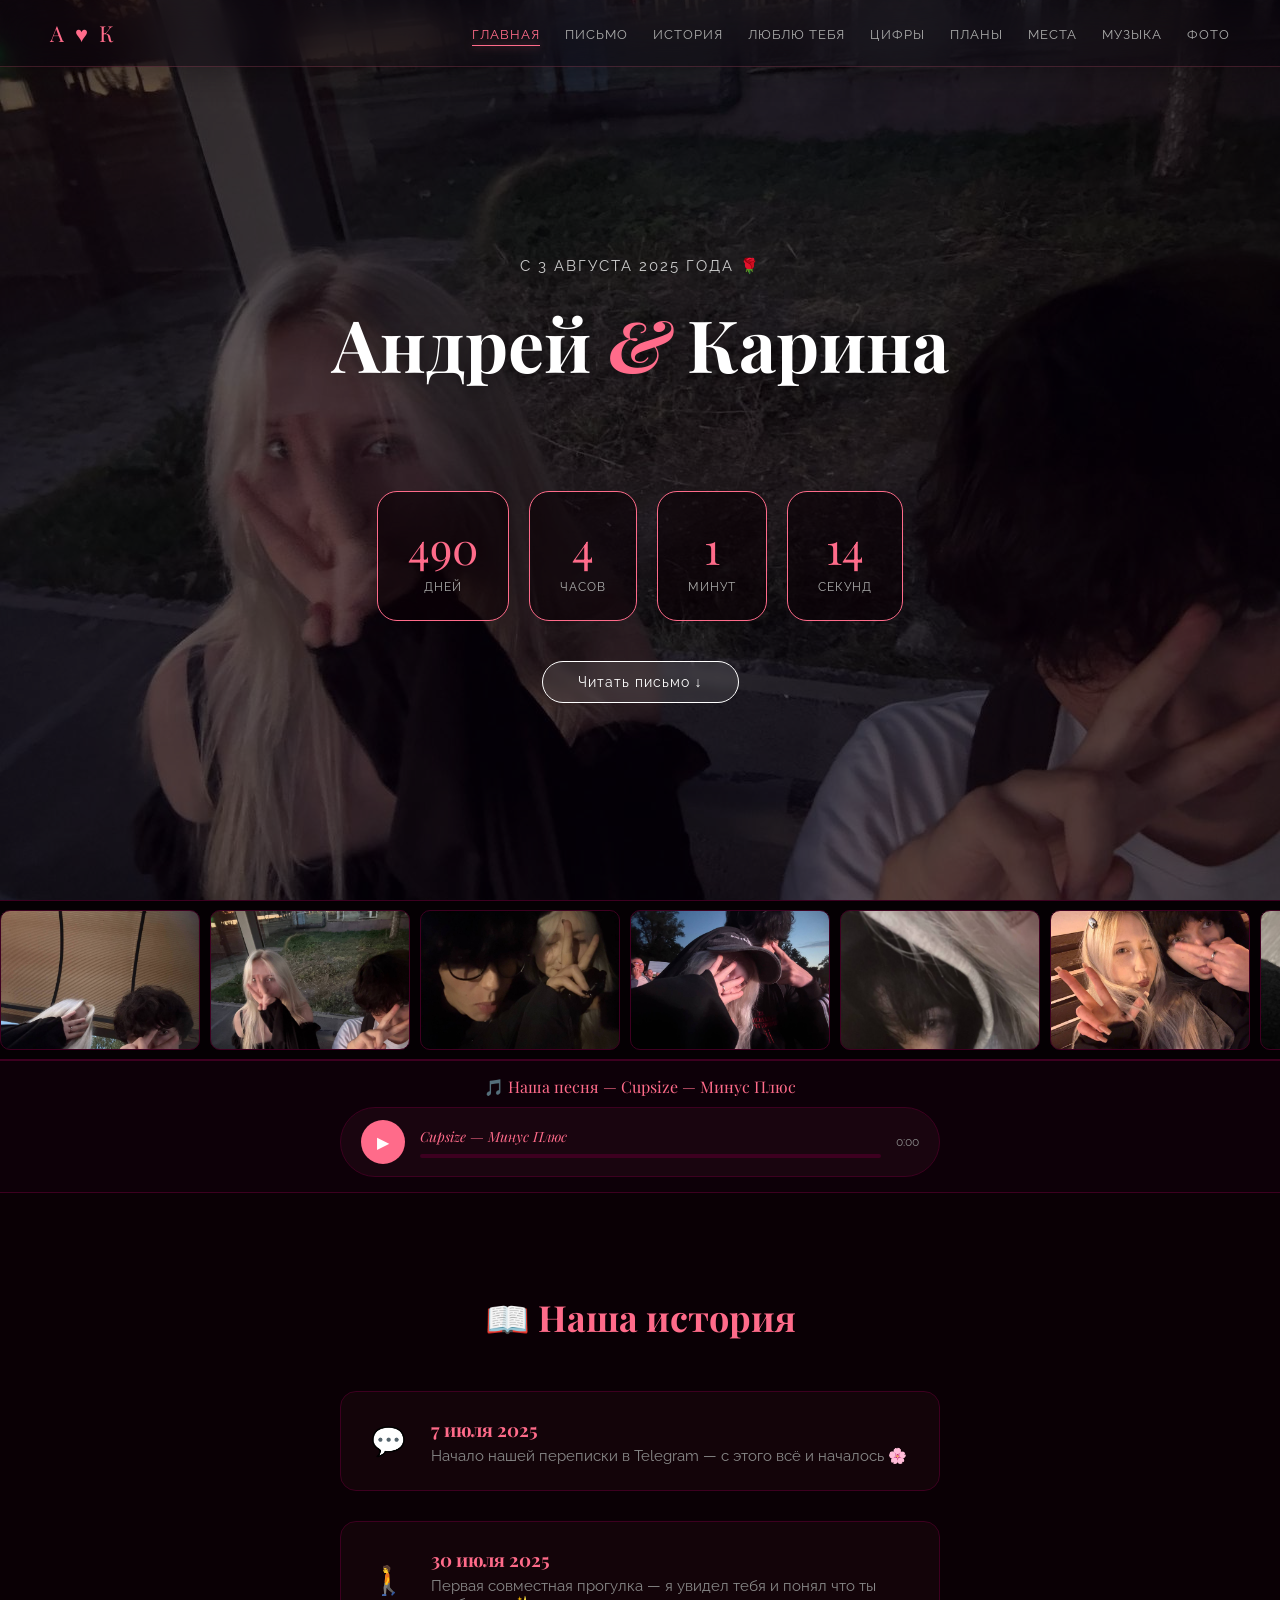
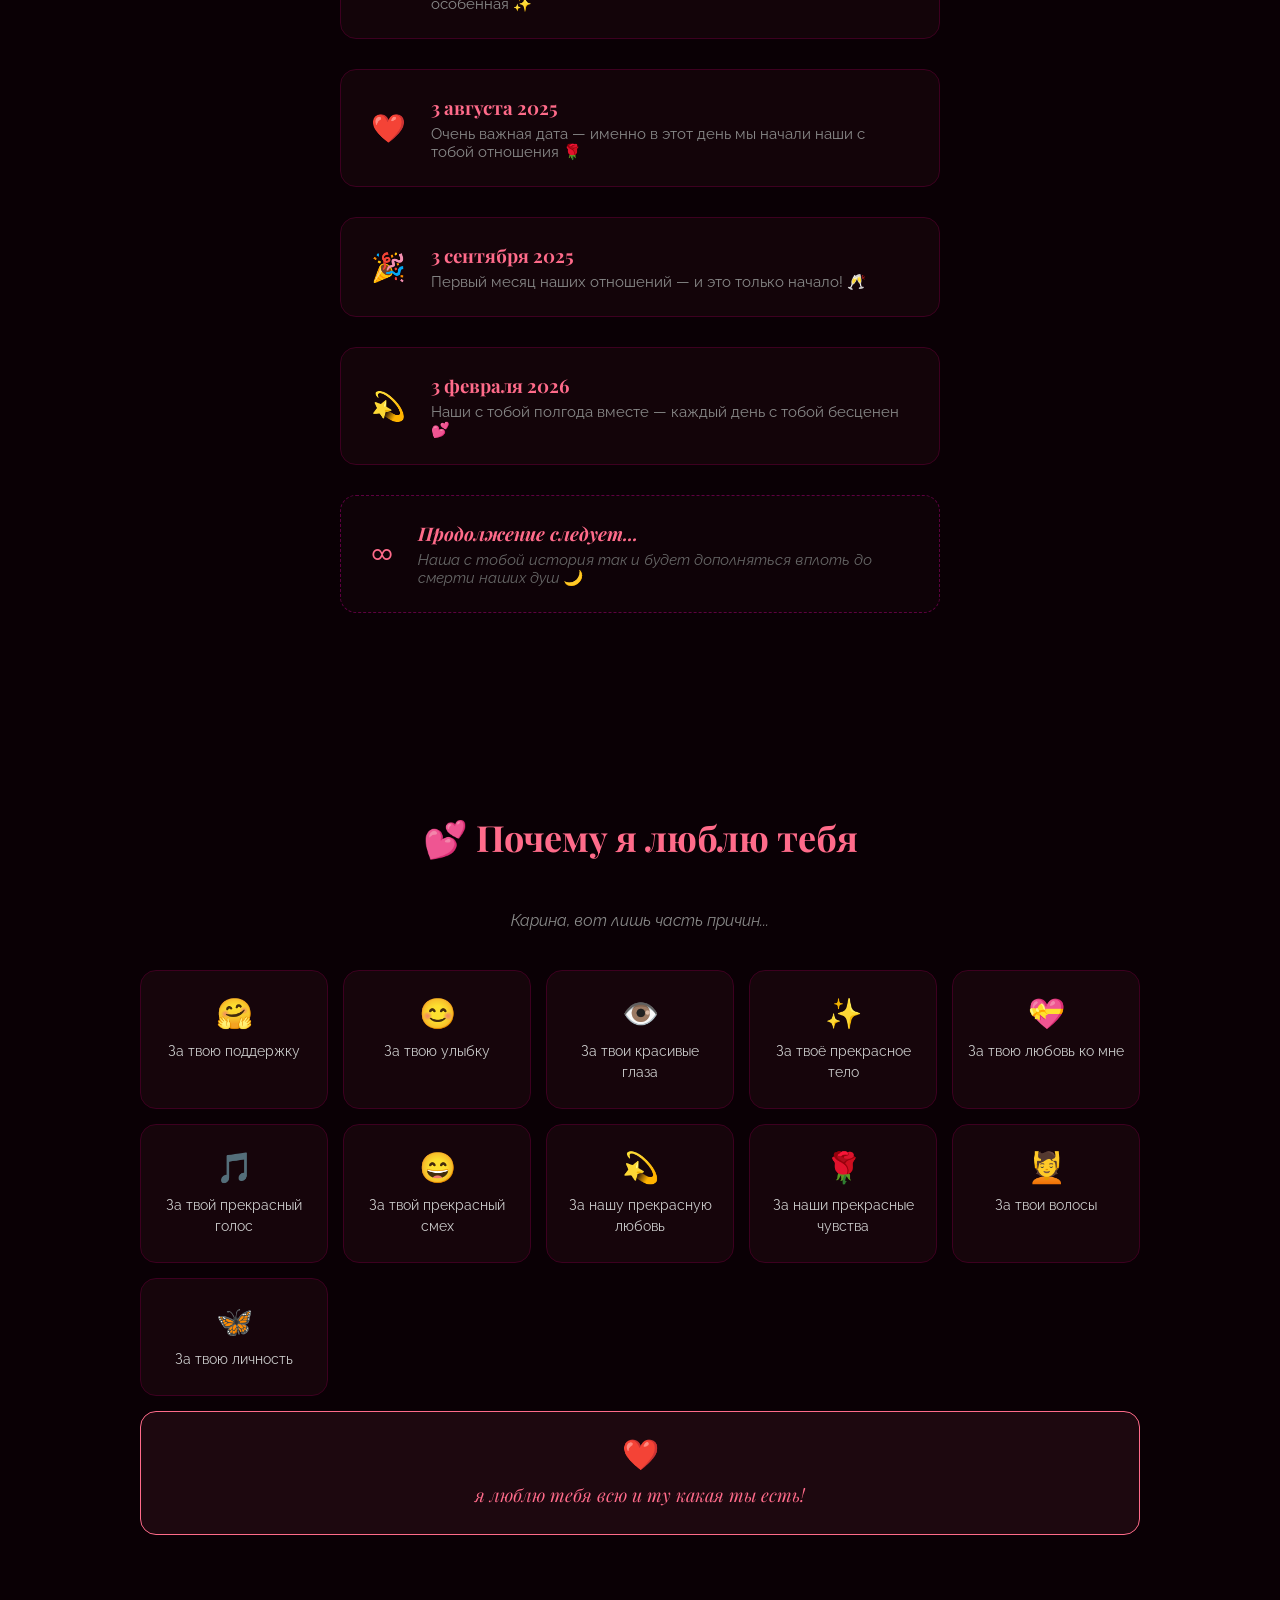
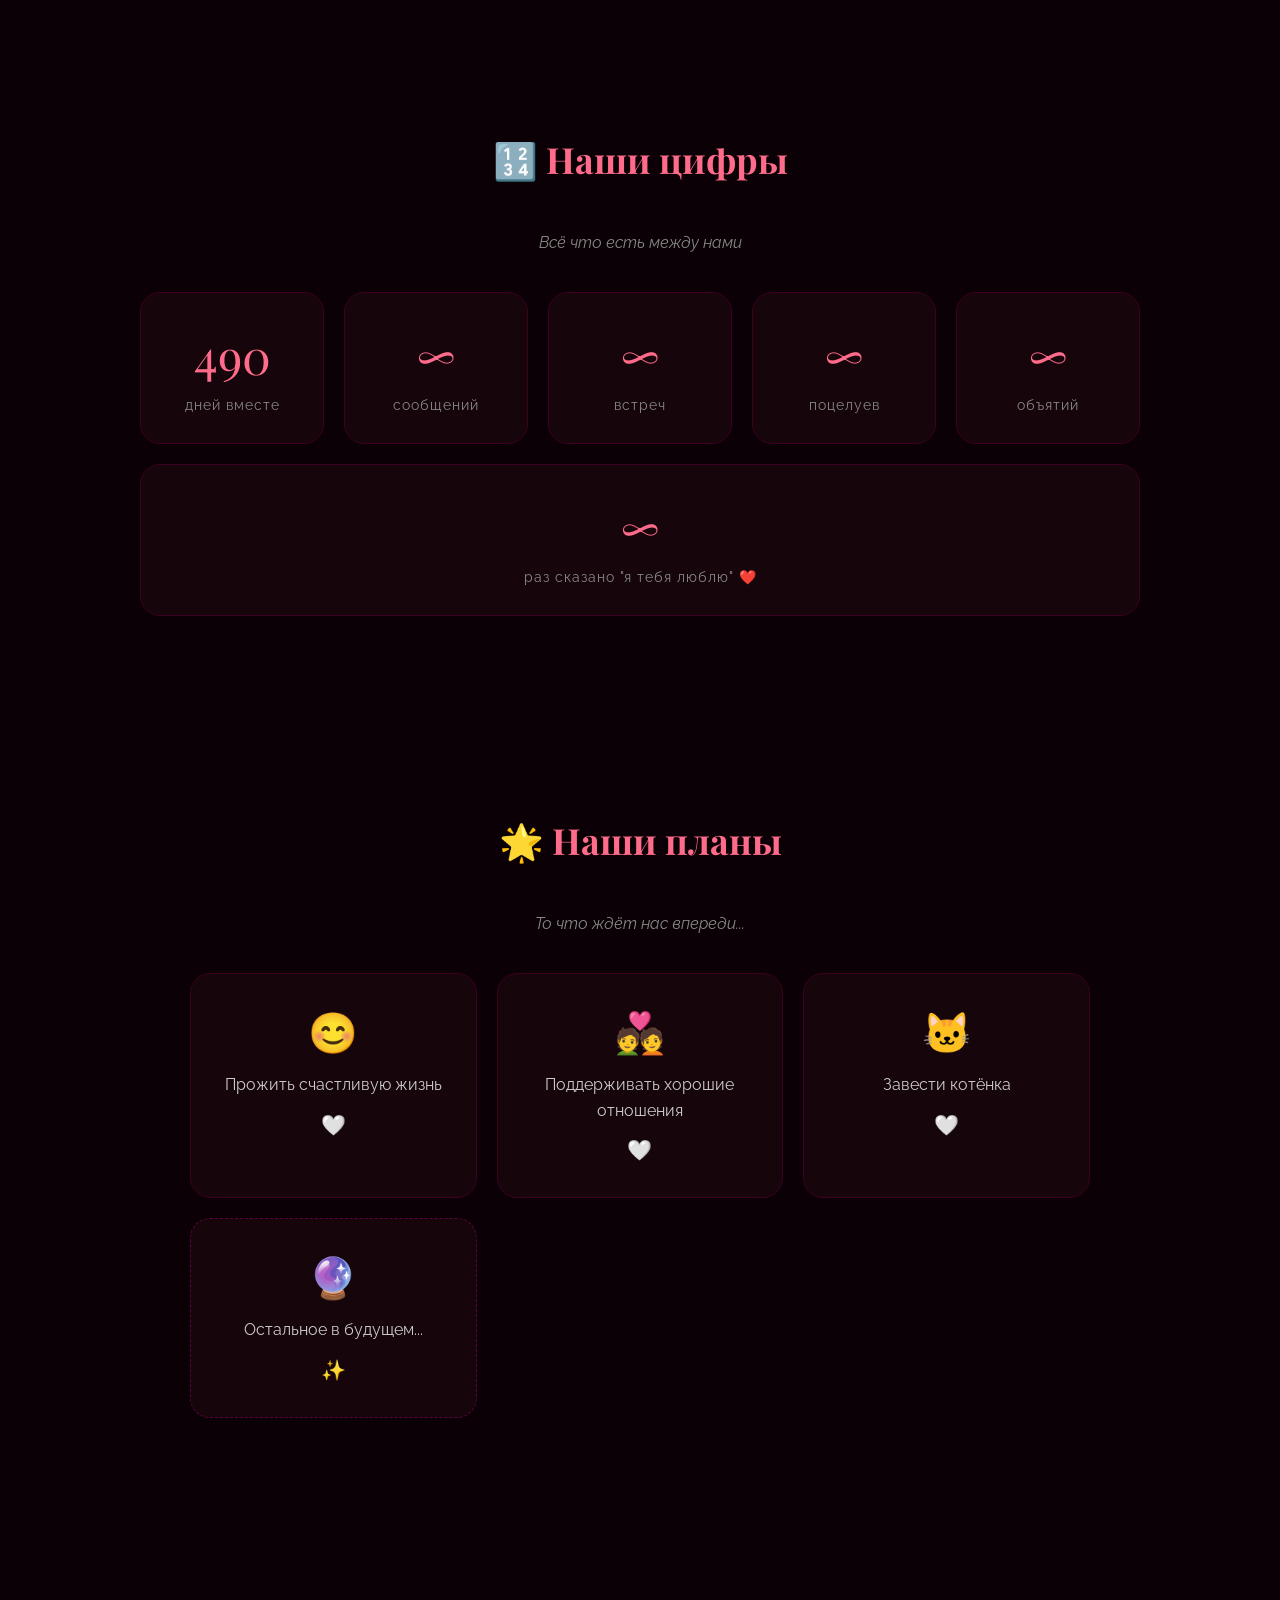
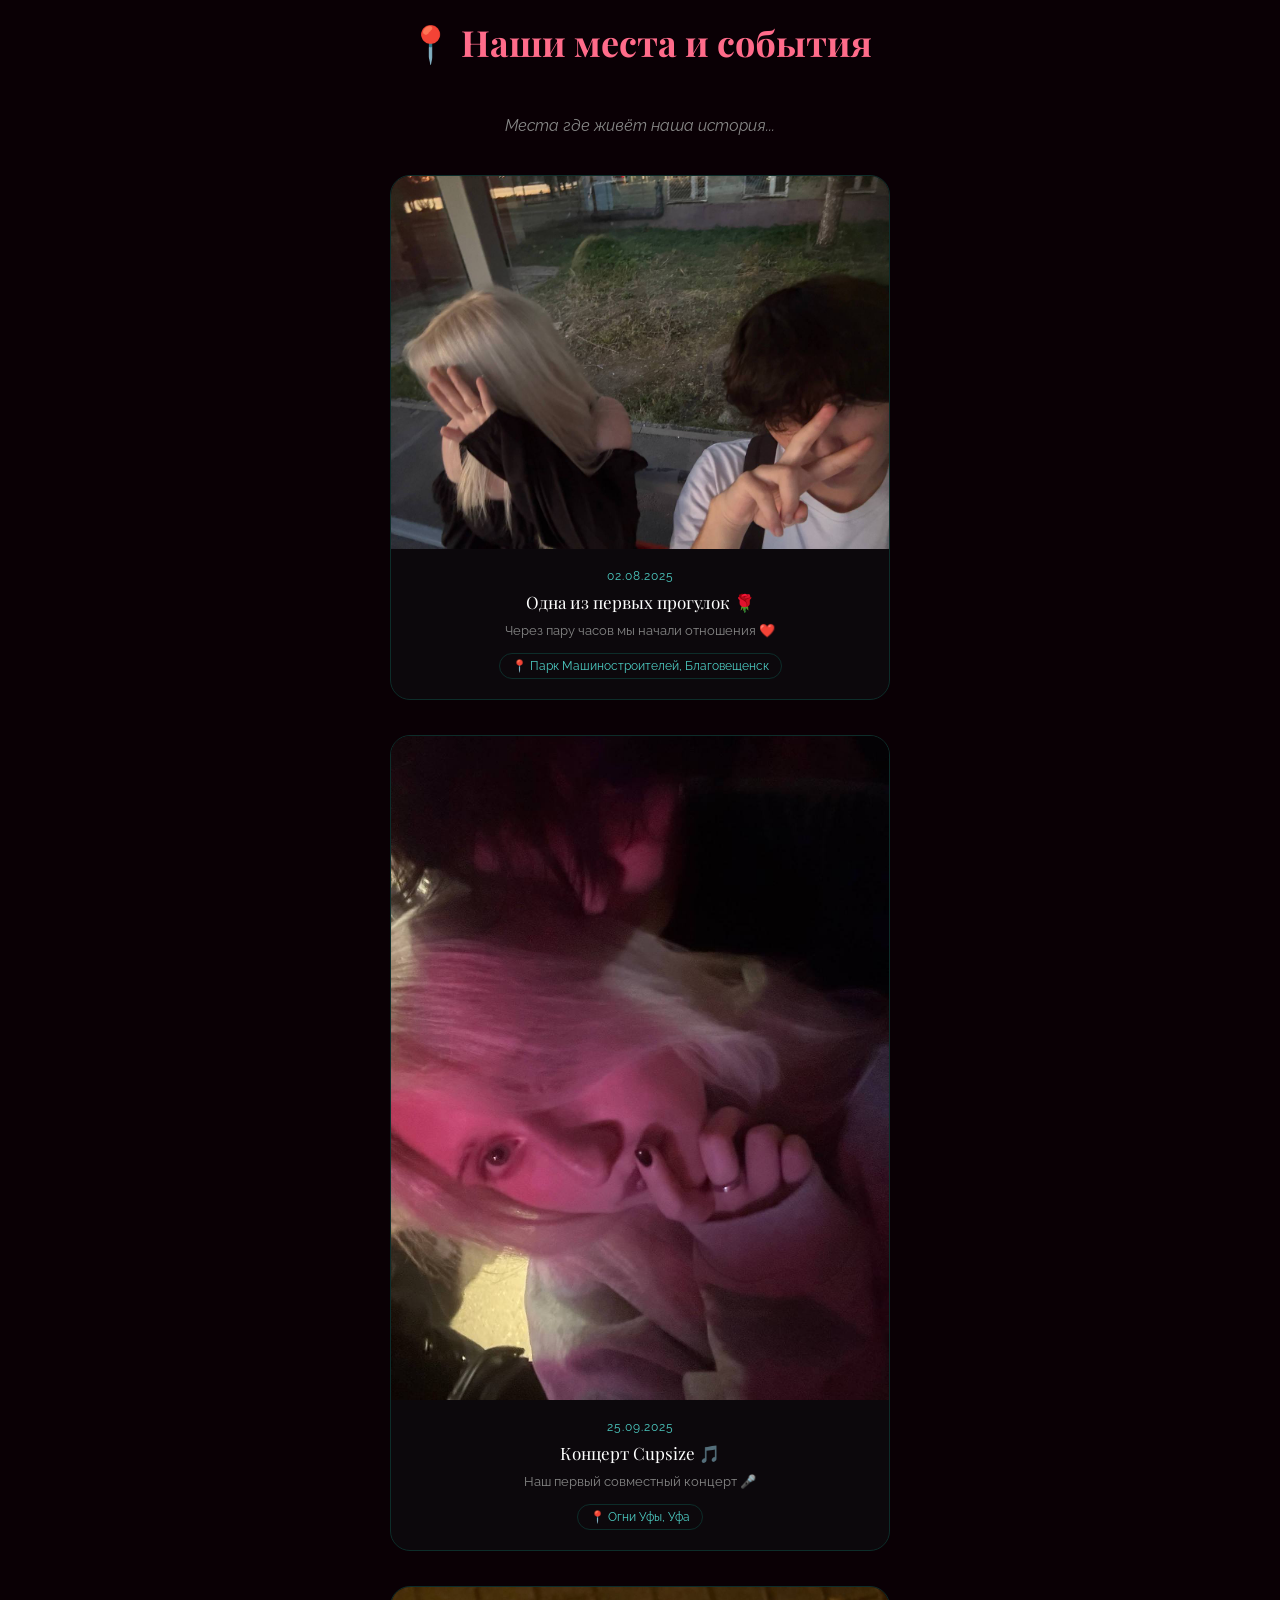
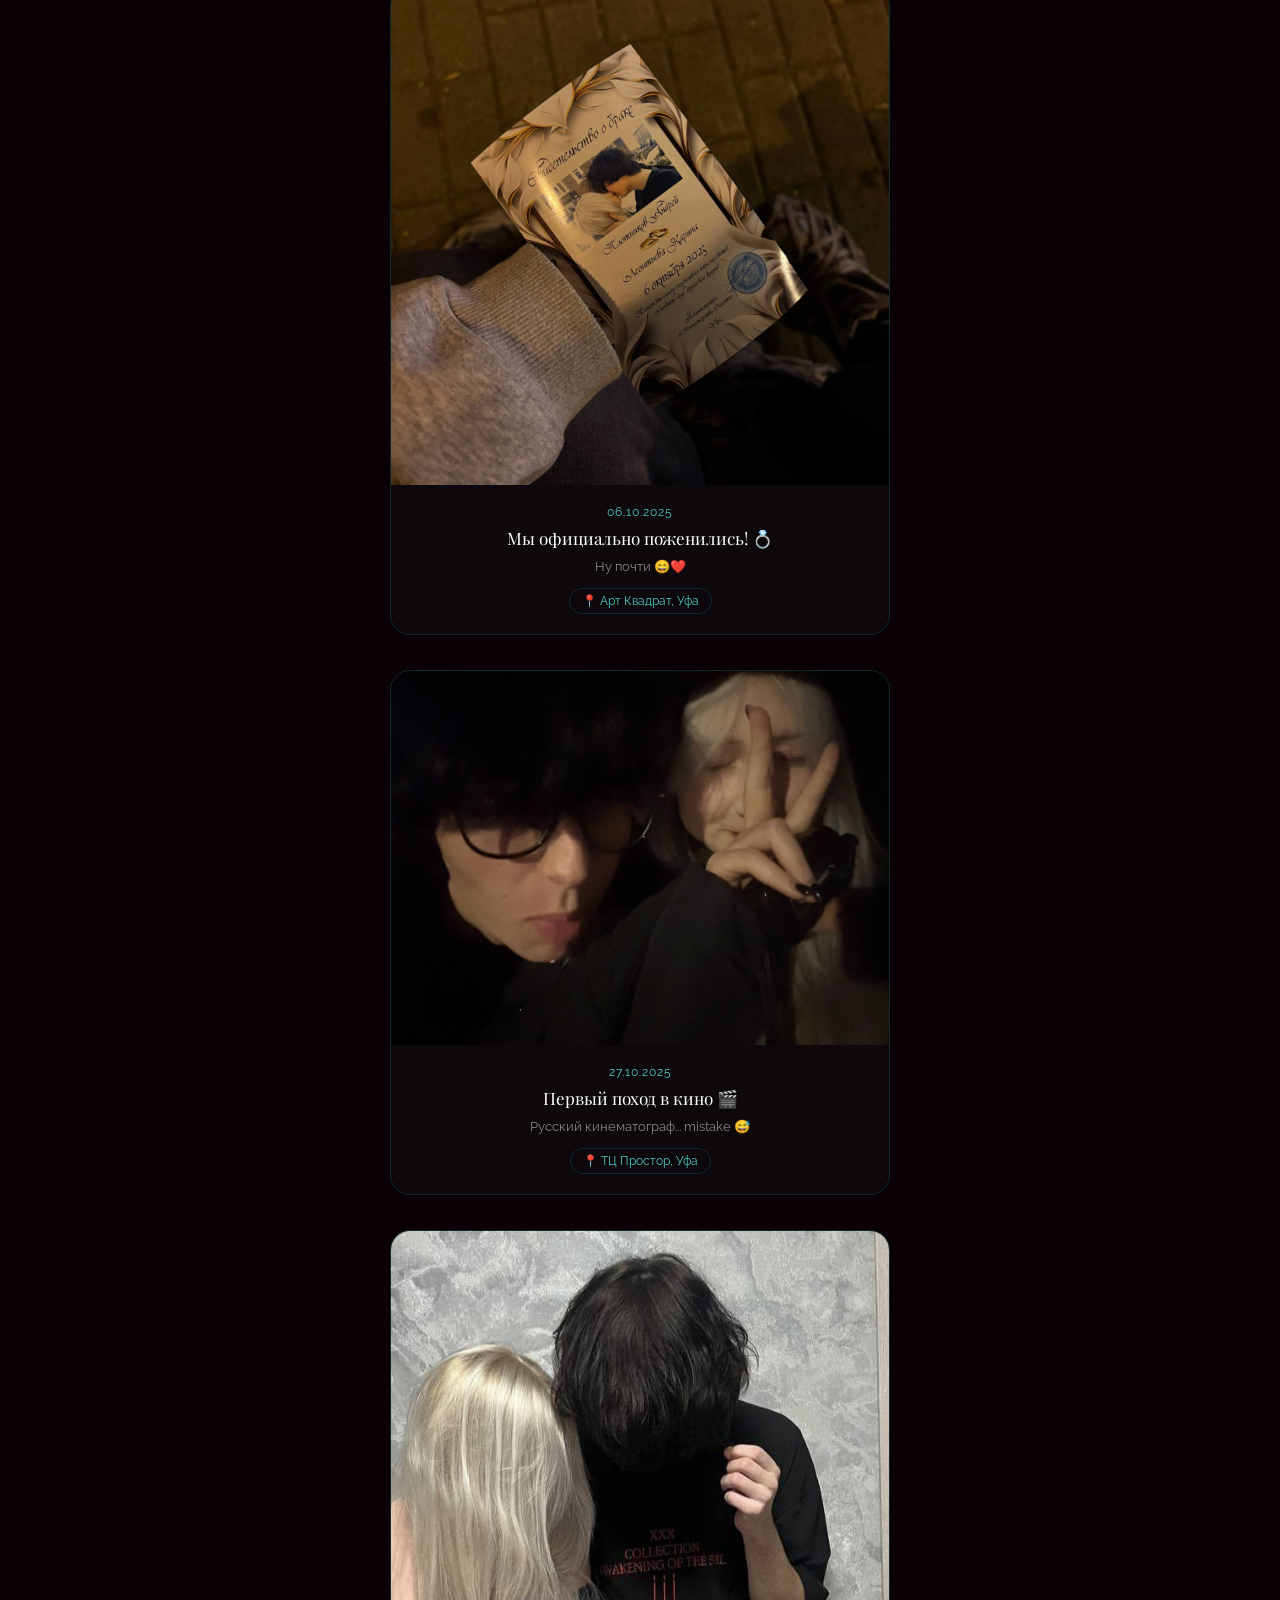
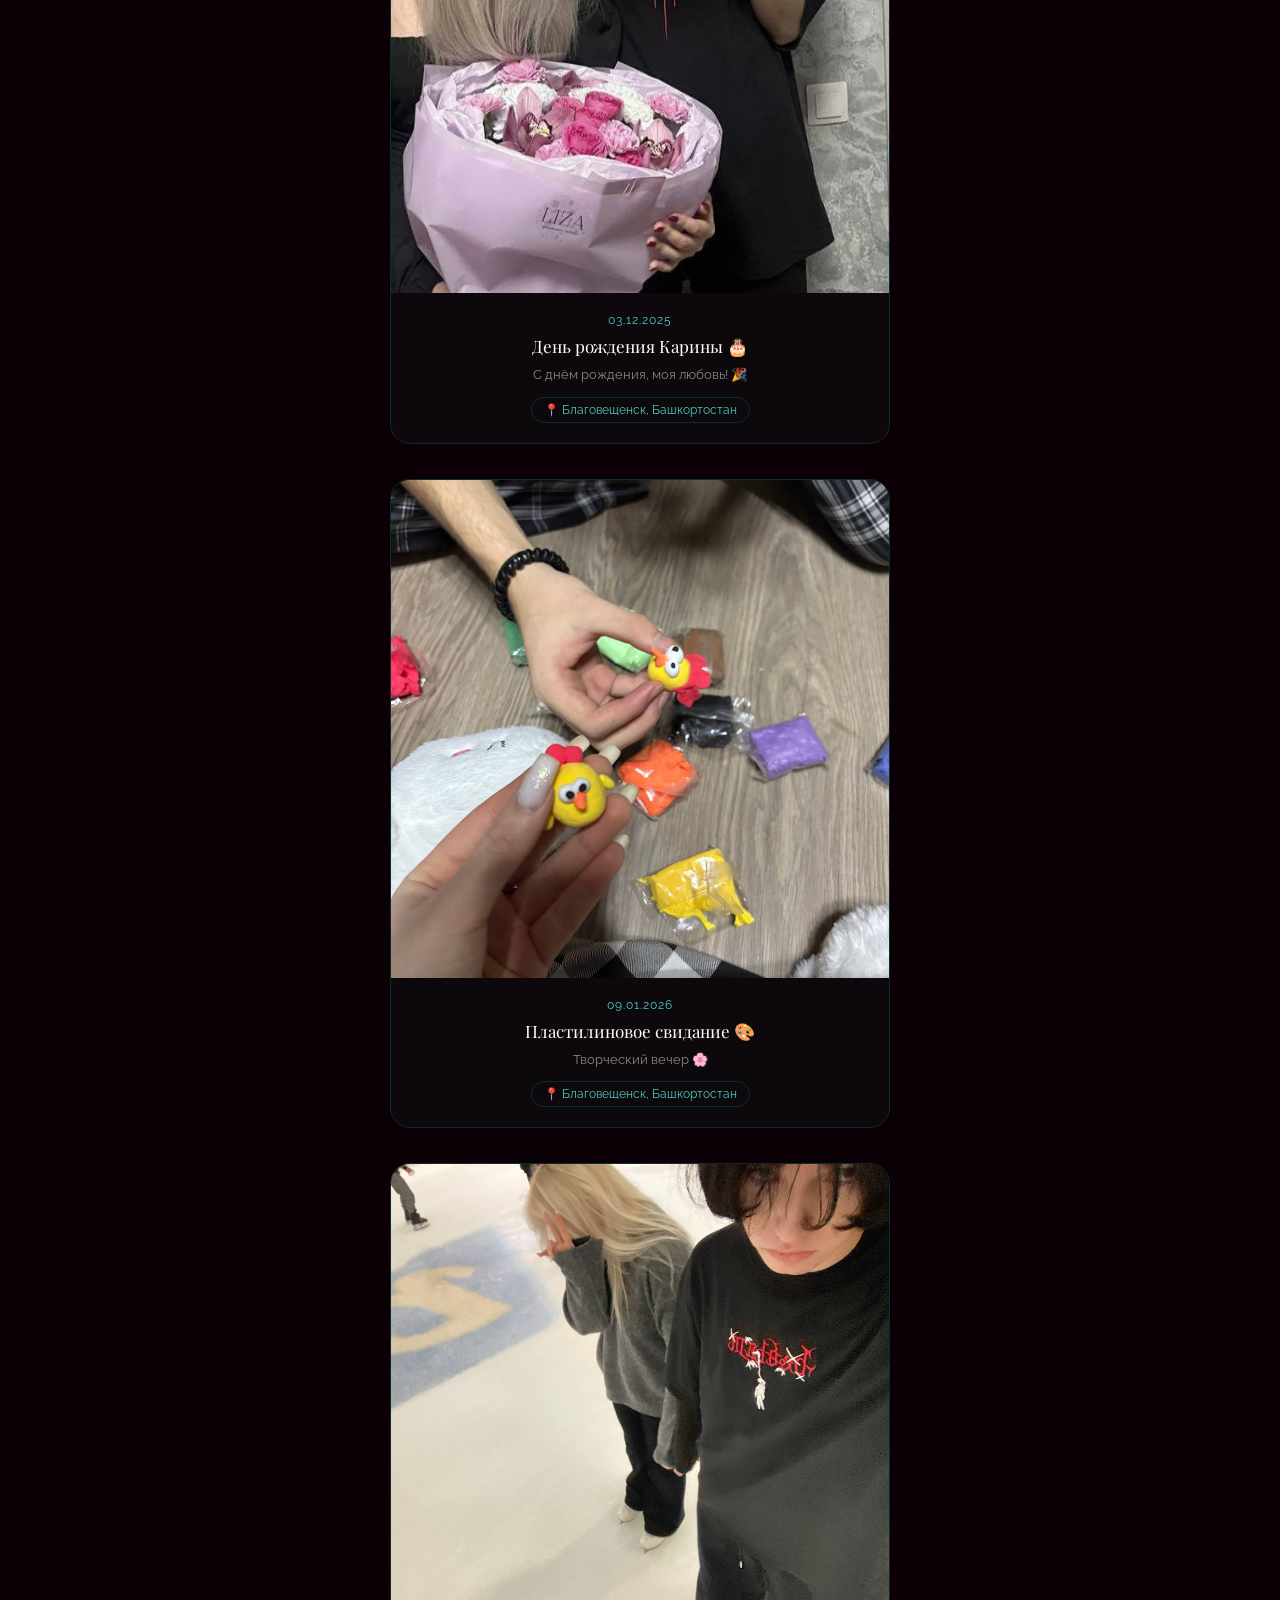
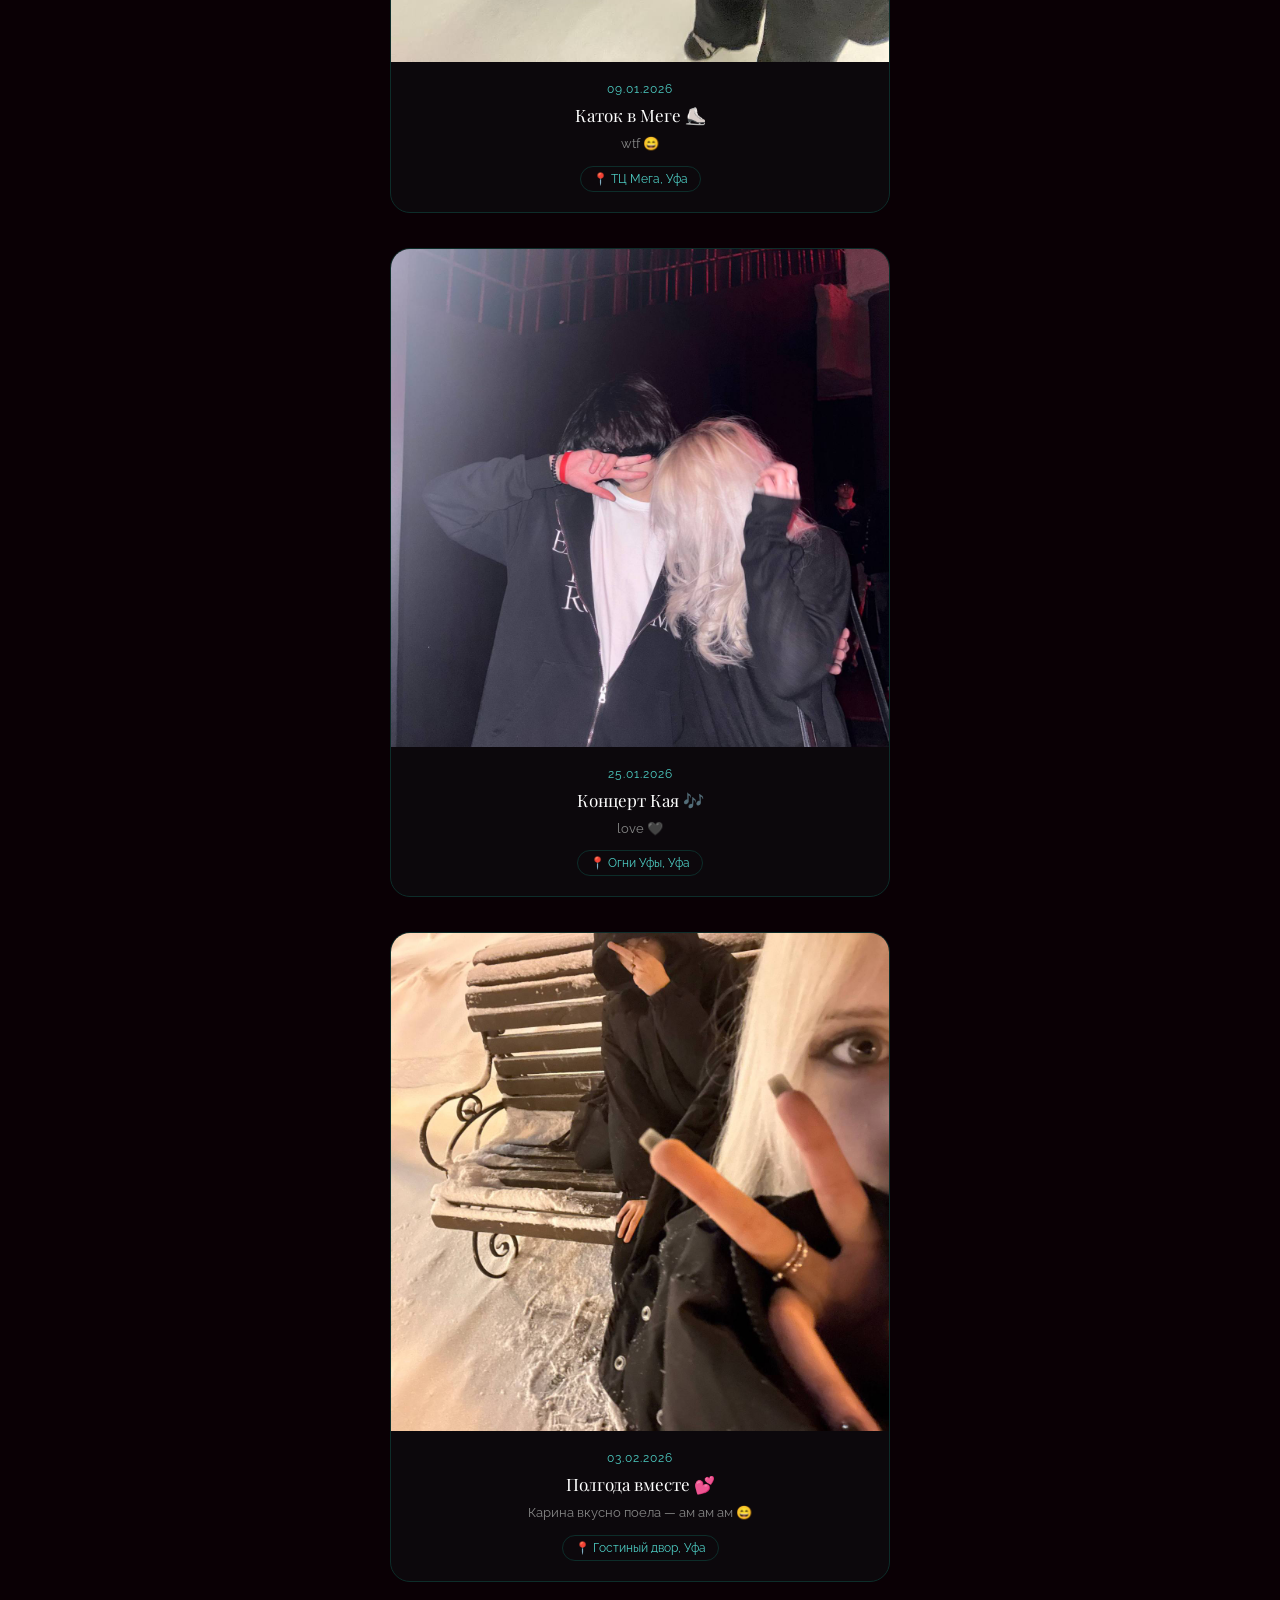
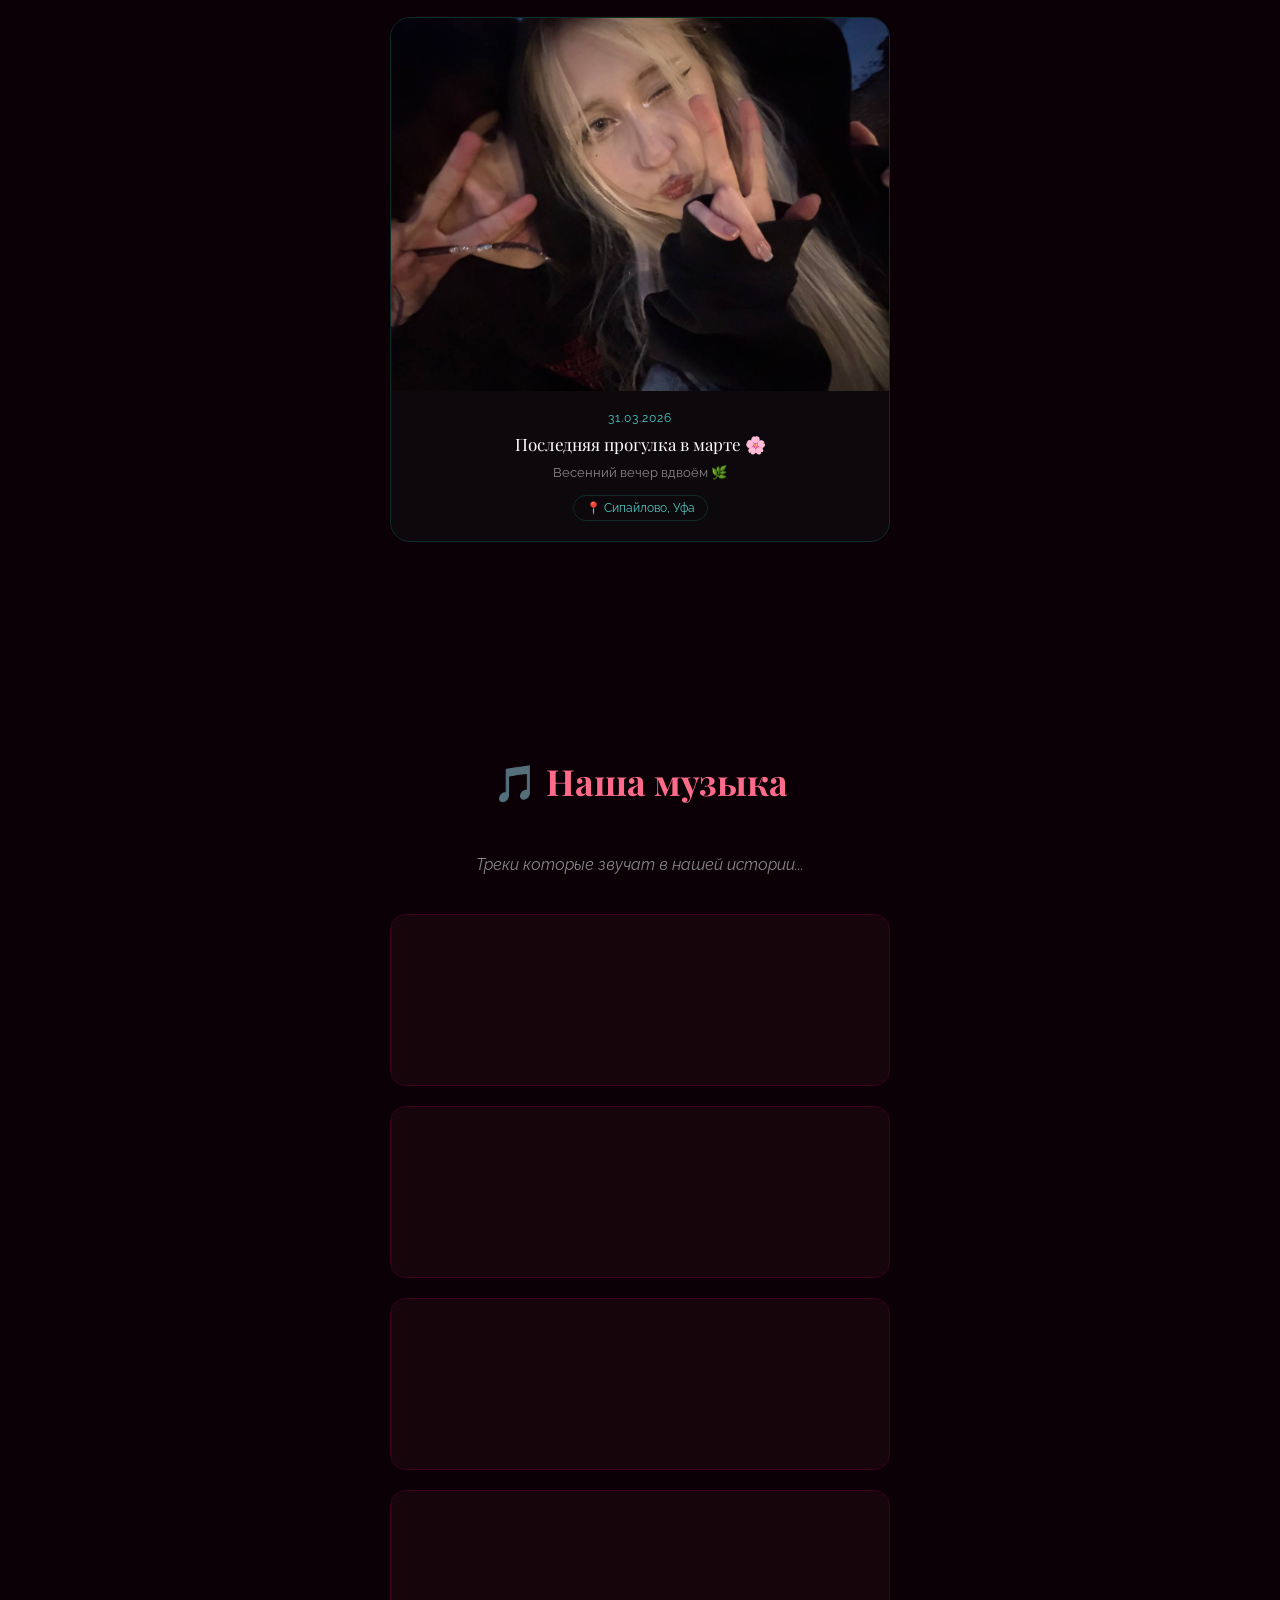
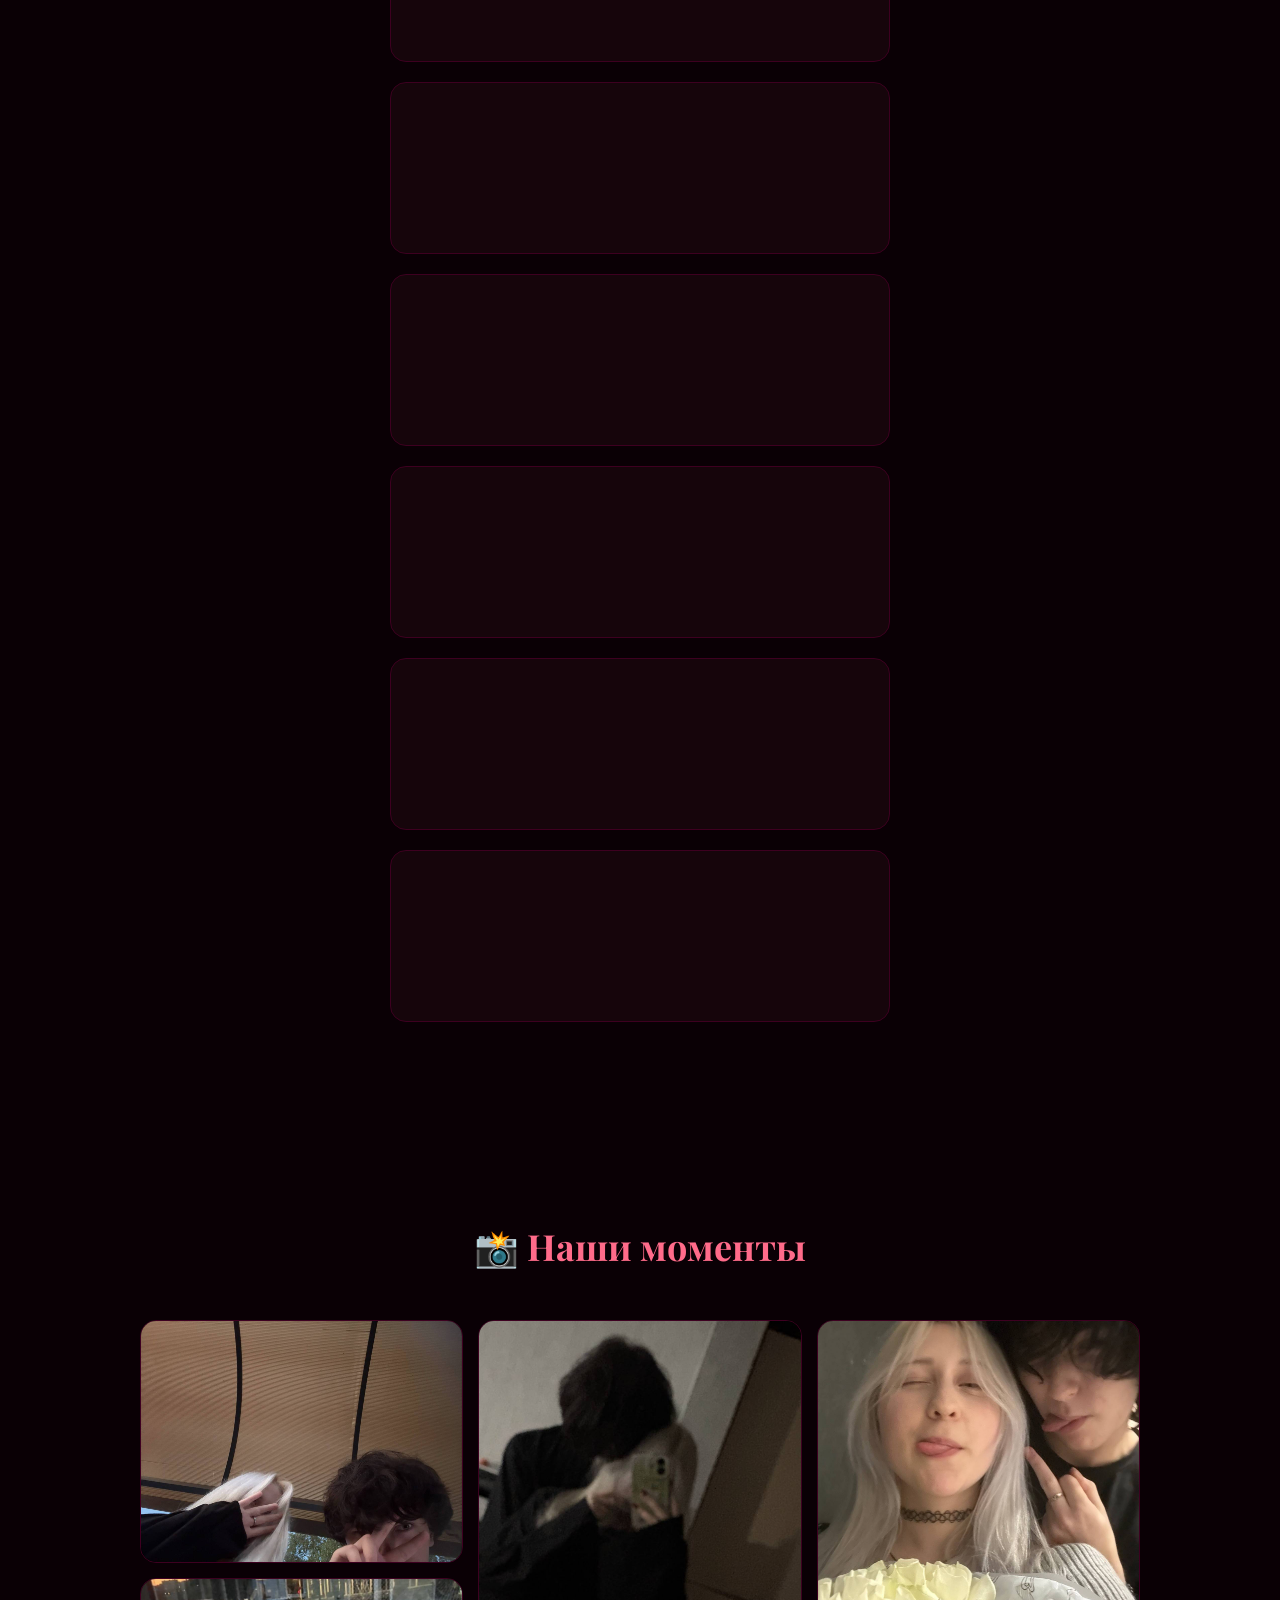
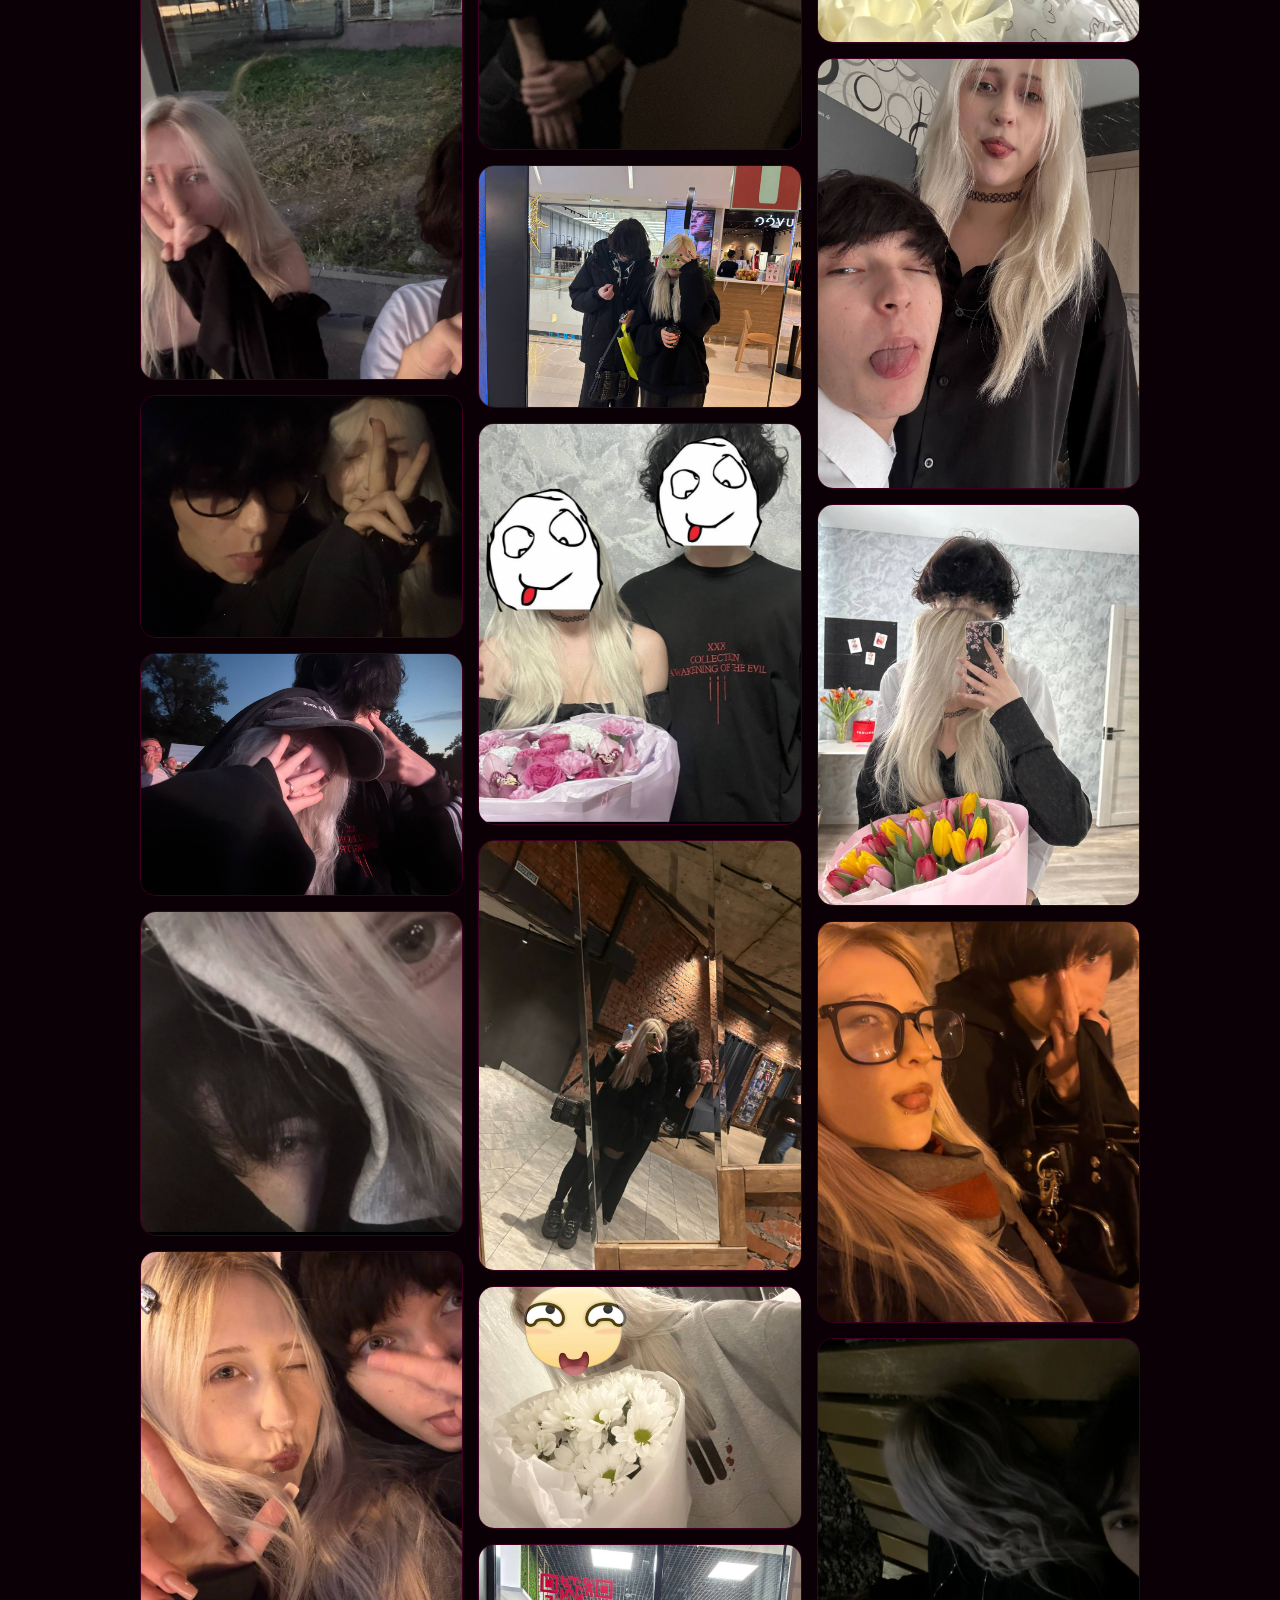
==== commit 0a04af83: "otkat" ====
--- a/templates/index.html
+++ b/templates/index.html
@@ -5,7 +5,7 @@
     <meta name="viewport" content="width=device-width, initial-scale=1.0, maximum-scale=1.0">
     <title>Андрей & Карина ❤️</title>
     <link rel="stylesheet" href="/static/style.css">
-    <link href="https://fonts.googleapis.com/css2?family=Sacramento&family=Nunito:wght@300;400;600&family=Cormorant+Garamond:ital,wght@0,300;0,400;0,600;1,300;1,400&family=Great+Vibes&display=swap" rel="stylesheet">
+    <link href="https://fonts.googleapis.com/css2?family=Playfair+Display:ital,wght@0,400;0,700;1,400&family=Raleway:wght@300;400;600&family=Great+Vibes&family=Cormorant+Garamond:ital,wght@0,300;0,400;0,600;1,300;1,400&display=swap" rel="stylesheet">
     <!-- Yandex Autoplacement 19079168 -->
 <script src="https://yandex.ru/ads/system/context.js" async></script>
 <script data-page-id="19079168" src="https://yandex.ru/ads/system/ap-loader.js" async></script>
--- a/static/style.css
+++ b/static/style.css
@@ -1,276 +1,320 @@
 * { margin: 0; padding: 0; box-sizing: border-box; }
 
-:root {
-    --cosmic-bg: #04000f;
-    --deep-space: #07011a;
-    --nebula-purple: #2a0845;
-    --nebula-blue: #0a1045;
-    --accent: #b06ef3;
-    --accent2: #7b9ff5;
-    --accent-glow: rgba(176, 110, 243, 0.5);
-    --accent2-glow: rgba(123, 159, 245, 0.4);
-    --text: #e8e0ff;
-    --text-dim: #9087b8;
-    --border: rgba(176, 110, 243, 0.25);
-}
-
 body {
-    background: var(--cosmic-bg);
-    color: var(--text);
-    font-family: 'Nunito', sans-serif;
+    background: #0a0005;
+    color: #eee;
+    font-family: 'Raleway', sans-serif;
     overflow-x: hidden;
 }
 
-::-webkit-scrollbar { width: 6px; }
-::-webkit-scrollbar-track { background: var(--deep-space); }
-::-webkit-scrollbar-thumb { background: var(--accent); border-radius: 3px; }
-
 #particles {
-    position: fixed; top: 0; left: 0;
+    position: fixed;
+    top: 0; left: 0;
     width: 100%; height: 100%;
-    pointer-events: none; z-index: 0; overflow: hidden;
+    pointer-events: none;
+    z-index: 0;
+    overflow: hidden;
 }
 .heart {
-    position: absolute; bottom: -50px;
+    position: absolute;
+    bottom: -50px;
     animation: floatUp linear forwards;
-    filter: drop-shadow(0 0 6px var(--accent));
 }
 @keyframes floatUp {
-    from { transform: translateY(0) rotate(0deg) scale(1); opacity: 1; }
-    to { transform: translateY(-110vh) rotate(360deg) scale(0.5); opacity: 0; }
-}
-
-#bg-stars { position: fixed; top: 0; left: 0; width: 100%; height: 100%; z-index: 0; pointer-events: none; }
-
-body::before {
-    content: ''; position: fixed; inset: 0;
-    background:
-        radial-gradient(ellipse at 20% 50%, rgba(42, 8, 69, 0.4) 0%, transparent 60%),
-        radial-gradient(ellipse at 80% 20%, rgba(10, 16, 69, 0.5) 0%, transparent 50%),
-        radial-gradient(ellipse at 60% 80%, rgba(42, 8, 69, 0.3) 0%, transparent 50%);
-    z-index: 0; pointer-events: none;
+    from { transform: translateY(0) rotate(0deg); opacity: 1; }
+    to { transform: translateY(-110vh) rotate(360deg); opacity: 0; }
+}
+
+#bg-stars {
+    position: fixed;
+    top: 0; left: 0;
+    width: 100%; height: 100%;
+    z-index: 0;
+    pointer-events: none;
 }
 
 nav {
-    position: fixed; top: 0; left: 0; right: 0; z-index: 100;
-    display: flex; justify-content: space-between; align-items: center;
-    padding: 16px 50px;
-    background: rgba(4, 0, 15, 0.5);
-    backdrop-filter: blur(20px); -webkit-backdrop-filter: blur(20px);
-    border-bottom: 1px solid var(--border);
-    box-shadow: 0 4px 30px rgba(0,0,0,0.4), 0 0 80px rgba(176,110,243,0.05);
-}
-.logo { font-family: 'Sacramento', cursive; font-size: 28px; color: var(--accent); letter-spacing: 2px; text-shadow: 0 0 20px var(--accent-glow); }
+    position: fixed;
+    top: 0; left: 0; right: 0;
+    z-index: 100;
+    display: flex;
+    justify-content: space-between;
+    align-items: center;
+    padding: 18px 50px;
+    background: rgba(5, 0, 10, 0.4);
+    backdrop-filter: blur(20px);
+    -webkit-backdrop-filter: blur(20px);
+    border-bottom: 1px solid rgba(255, 107, 138, 0.2);
+    box-shadow: 0 4px 30px rgba(0, 0, 0, 0.3);
+}
+.logo { font-family: 'Playfair Display', serif; font-size: 22px; color: #ff6b8a; letter-spacing: 3px; }
 nav ul { list-style: none; display: flex; gap: 25px; }
-nav ul a { color: var(--text-dim); text-decoration: none; font-size: 12px; letter-spacing: 2px; text-transform: uppercase; transition: color 0.3s, text-shadow 0.3s; font-weight: 600; }
-nav ul a:hover { color: var(--accent); text-shadow: 0 0 12px var(--accent-glow); }
-.burger { display: none; font-size: 24px; cursor: pointer; color: var(--accent); }
+nav ul a { color: #aaa; text-decoration: none; font-size: 13px; letter-spacing: 1px; text-transform: uppercase; transition: color 0.3s; }
+nav ul a:hover { color: #ff6b8a; }
+.burger { display: none; font-size: 24px; cursor: pointer; color: #ff6b8a; }
 
 .section { position: relative; z-index: 10; padding: 100px 20px; }
 .fullscreen { min-height: 100vh; display: flex; align-items: center; justify-content: center; }
 .section-inner { max-width: 1000px; margin: 0 auto; text-align: center; }
-.section-title {
-    font-family: 'Sacramento', cursive; font-size: 52px; color: var(--accent); margin-bottom: 50px;
-    text-shadow: 0 0 30px var(--accent-glow), 0 0 60px rgba(176,110,243,0.2);
-    animation: titleGlow 3s ease-in-out infinite alternate;
-}
-@keyframes titleGlow {
-    from { text-shadow: 0 0 20px var(--accent-glow), 0 0 40px rgba(176,110,243,0.15); }
-    to { text-shadow: 0 0 40px var(--accent-glow), 0 0 80px rgba(176,110,243,0.35), 0 0 120px rgba(176,110,243,0.1); }
-}
+.section-title { font-family: 'Playfair Display', serif; font-size: 36px; color: #ff6b8a; margin-bottom: 50px; }
 
 .slideshow { position: absolute; top: 0; left: 0; width: 100%; height: 100%; z-index: 0; }
-.slide { position: absolute; top: 0; left: 0; width: 100%; height: 100%; background-size: cover; background-position: center; opacity: 0; transition: opacity 2s ease; }
+.slide { position: absolute; top: 0; left: 0; width: 100%; height: 100%; background-size: cover; background-position: center; opacity: 0; transition: opacity 1.5s ease; -webkit-background-size: cover; }
 .slide.active { opacity: 1; }
-.slideshow-overlay {
-    position: absolute; top: 0; left: 0; width: 100%; height: 100%;
-    background: linear-gradient(to bottom, rgba(4,0,15,0.7) 0%, rgba(4,0,15,0.5) 50%, rgba(4,0,15,0.8) 100%);
-    z-index: 1;
-}
+.slideshow-overlay { position: absolute; top: 0; left: 0; width: 100%; height: 100%; background: rgba(5, 0, 10, 0.65); z-index: 1; }
 .hero-content { position: relative; z-index: 2; text-align: center; padding-top: 60px; }
-.pre-title { color: var(--accent2); font-size: 13px; letter-spacing: 4px; margin-bottom: 20px; text-transform: uppercase; font-weight: 300; animation: fadeInDown 1s ease; }
-.hero-content h1 { font-family: 'Sacramento', cursive; font-size: 90px; color: #fff; margin-bottom: 20px; animation: fadeInDown 1s ease; text-shadow: 0 0 40px rgba(176,110,243,0.6), 0 2px 20px rgba(0,0,0,0.5); line-height: 1.1; }
-.hero-content h1 span { color: var(--accent); font-style: italic; text-shadow: 0 0 30px var(--accent-glow); }
-.subtitle { color: #c8c0e8; font-size: 17px; margin-bottom: 50px; min-height: 30px; font-weight: 300; }
-
-.counter-box { display: flex; justify-content: center; gap: 16px; flex-wrap: wrap; margin-bottom: 40px; animation: fadeInUp 1s ease 0.6s both; }
-.counter-item {
-    background: rgba(42,8,69,0.4); border: 1px solid var(--border); border-radius: 20px;
-    padding: 22px 28px; min-width: 100px; text-align: center; backdrop-filter: blur(10px);
-    transition: transform 0.3s, box-shadow 0.3s, border-color 0.3s; position: relative; overflow: hidden;
-}
-.counter-item::before { content: ''; position: absolute; inset: 0; background: linear-gradient(135deg, rgba(176,110,243,0.05), rgba(123,159,245,0.05)); opacity: 0; transition: opacity 0.3s; }
-.counter-item:hover { transform: translateY(-6px); box-shadow: 0 10px 40px rgba(176,110,243,0.3); border-color: var(--accent); }
-.counter-item:hover::before { opacity: 1; }
-.counter-item span { display: block; font-family: 'Sacramento', cursive; font-size: 48px; color: var(--accent); text-shadow: 0 0 20px var(--accent-glow); }
-.counter-item small { color: var(--text-dim); font-size: 11px; letter-spacing: 2px; text-transform: uppercase; }
-.scroll-btn { display: inline-block; color: var(--accent2); border: 1px solid var(--accent2); padding: 12px 35px; border-radius: 30px; text-decoration: none; font-size: 13px; letter-spacing: 2px; transition: 0.3s; animation: fadeInUp 1s ease 0.9s both; backdrop-filter: blur(5px); background: rgba(123,159,245,0.08); text-transform: uppercase; }
-.scroll-btn:hover { background: var(--accent2); color: var(--deep-space); box-shadow: 0 0 30px var(--accent2-glow); }
-
-.photo-strip { position: relative; z-index: 10; overflow: hidden; height: 160px; background: var(--deep-space); border-top: 1px solid var(--border); border-bottom: 1px solid var(--border); box-shadow: 0 0 40px rgba(176,110,243,0.08); }
+.pre-title { color: #ccc; font-size: 15px; letter-spacing: 2px; margin-bottom: 20px; text-transform: uppercase; }
+.hero-content h1 { font-family: 'Playfair Display', serif; font-size: 72px; color: #fff; margin-bottom: 20px; animation: fadeInDown 1s ease; text-shadow: 0 2px 20px rgba(0,0,0,0.5); }
+.hero-content h1 span { color: #ff6b8a; font-style: italic; }
+.subtitle { color: #ddd; font-size: 18px; margin-bottom: 50px; min-height: 30px; }
+
+.counter-box { display: flex; justify-content: center; gap: 20px; flex-wrap: wrap; margin-bottom: 40px; animation: fadeInUp 1s ease 0.6s both; }
+.counter-item { background: rgba(10, 0, 5, 0.6); border: 1px solid #ff6b8a; border-radius: 20px; padding: 25px 30px; min-width: 100px; text-align: center; backdrop-filter: blur(5px); transition: transform 0.3s; }
+.counter-item:hover { transform: translateY(-5px); }
+.counter-item span { display: block; font-family: 'Playfair Display', serif; font-size: 44px; color: #ff6b8a; }
+.counter-item small { color: #aaa; font-size: 12px; letter-spacing: 1px; text-transform: uppercase; }
+.scroll-btn { display: inline-block; color: #fff; border: 1px solid #fff; padding: 12px 35px; border-radius: 30px; text-decoration: none; font-size: 14px; letter-spacing: 1px; transition: 0.3s; animation: fadeInUp 1s ease 0.9s both; backdrop-filter: blur(5px); background: rgba(255,255,255,0.1); }
+.scroll-btn:hover { background: #ff6b8a; border-color: #ff6b8a; }
+
+.photo-strip { position: relative; z-index: 10; overflow: hidden; height: 160px; background: #050003; border-top: 1px solid #3d0020; border-bottom: 1px solid #3d0020; }
 .photo-strip-inner { display: flex; gap: 10px; animation: stripScroll 60s linear infinite; width: max-content; height: 100%; align-items: center; padding: 10px 0; }
-.strip-item { width: 200px; height: 140px; flex-shrink: 0; background-size: cover; background-position: center; border-radius: 10px; border: 1px solid var(--border); transition: transform 0.3s, border-color 0.3s, box-shadow 0.3s; }
-.strip-item:hover { transform: scale(1.06); border-color: var(--accent); box-shadow: 0 0 20px var(--accent-glow); }
+.strip-item { width: 200px; height: 140px; flex-shrink: 0; background-size: cover; background-position: center; border-radius: 10px; border: 1px solid #3d0020; transition: transform 0.3s; }
+.strip-item:hover { transform: scale(1.05); }
 @keyframes stripScroll { from { transform: translateX(0); } to { transform: translateX(-50%); } }
 
-.music-bar { position: relative; z-index: 10; background: var(--deep-space); border-top: 1px solid var(--border); border-bottom: 1px solid var(--border); padding: 15px 20px; }
+.music-bar { position: relative; z-index: 10; background: #0d0008; border-top: 1px solid #3d0020; border-bottom: 1px solid #3d0020; padding: 15px 20px; }
 .music-bar-inner { max-width: 600px; margin: 0 auto; display: flex; flex-direction: column; gap: 10px; }
-.music-label { font-family: 'Sacramento', cursive; color: var(--accent); font-size: 22px; text-align: center; text-shadow: 0 0 15px var(--accent-glow); }
-.custom-player { display: flex; align-items: center; gap: 15px; background: rgba(42,8,69,0.3); border: 1px solid var(--border); border-radius: 50px; padding: 12px 20px; }
-.play-btn { width: 44px; height: 44px; border-radius: 50%; background: linear-gradient(135deg, var(--accent), var(--accent2)); border: none; color: #fff; font-size: 16px; cursor: pointer; flex-shrink: 0; transition: 0.3s; display: flex; align-items: center; justify-content: center; box-shadow: 0 0 20px var(--accent-glow); }
-.play-btn:hover { transform: scale(1.12); box-shadow: 0 0 35px var(--accent-glow); }
+.music-label { font-family: 'Playfair Display', serif; color: #ff6b8a; font-size: 16px; text-align: center; }
+.custom-player { display: flex; align-items: center; gap: 15px; background: rgba(255, 107, 138, 0.05); border: 1px solid #3d0020; border-radius: 50px; padding: 12px 20px; }
+.play-btn { width: 44px; height: 44px; border-radius: 50%; background: #ff6b8a; border: none; color: #fff; font-size: 16px; cursor: pointer; flex-shrink: 0; transition: 0.3s; display: flex; align-items: center; justify-content: center; }
+.play-btn:hover { background: #cc3366; transform: scale(1.1); }
 .player-info { flex-grow: 1; display: flex; flex-direction: column; gap: 8px; }
-.player-title { font-family: 'Cormorant Garamond', serif; font-size: 14px; color: var(--accent); font-style: italic; }
-.player-progress { width: 100%; height: 3px; background: rgba(176,110,243,0.2); border-radius: 2px; cursor: pointer; position: relative; }
-.player-progress-fill { height: 100%; background: linear-gradient(90deg, var(--accent), var(--accent2)); border-radius: 2px; width: 0%; transition: width 0.1s; pointer-events: none; }
-.player-time { font-size: 12px; color: var(--text-dim); flex-shrink: 0; }
+.player-title { font-family: 'Playfair Display', serif; font-size: 14px; color: #ff6b8a; font-style: italic; }
+.player-progress { width: 100%; height: 4px; background: #3d0020; border-radius: 2px; cursor: pointer; position: relative; }
+.player-progress-fill { height: 100%; background: #ff6b8a; border-radius: 2px; width: 0%; transition: width 0.1s; pointer-events: none; }
+.player-time { font-size: 12px; color: #888; flex-shrink: 0; }
 
 .letter-wrap { position: relative; z-index: 10; display: flex; flex-direction: column; align-items: center; justify-content: center; width: 100%; padding-top: 60px; min-height: 400px; }
-.letter-envelope { cursor: pointer; transition: transform 0.3s, filter 0.3s; }
-.letter-envelope:hover { transform: scale(1.04); filter: drop-shadow(0 0 20px var(--accent-glow)); }
+.letter-envelope { cursor: pointer; transition: transform 0.3s; }
+.letter-envelope:hover { transform: scale(1.03); }
 .letter-envelope-body { position: relative; width: 320px; height: 220px; }
-.letter-envelope-flap { position: absolute; top: 0; left: 0; width: 0; height: 0; border-left: 160px solid transparent; border-right: 160px solid transparent; border-top: 110px solid #2a0845; transform-origin: top center; z-index: 5; transition: transform 0.8s ease; filter: drop-shadow(0 3px 6px var(--accent-glow)); }
+.letter-envelope-flap { position: absolute; top: 0; left: 0; width: 0; height: 0; border-left: 160px solid transparent; border-right: 160px solid transparent; border-top: 110px solid #4d0040; transform-origin: top center; z-index: 5; transition: transform 0.8s ease; filter: drop-shadow(0 3px 6px rgba(255,107,138,0.3)); }
 .letter-envelope-flap.open { transform: rotateX(180deg); }
-.letter-envelope-front { position: absolute; width: 320px; height: 220px; background: linear-gradient(135deg, #0d0130, #1a0340); border-radius: 6px; border: 1px solid var(--accent); display: flex; flex-direction: column; align-items: center; justify-content: center; gap: 10px; box-shadow: 0 0 40px var(--accent-glow), inset 0 0 30px rgba(176,110,243,0.05); }
-.letter-envelope-front::before { content: ''; position: absolute; bottom: 0; left: 0; width: 0; height: 0; border-left: 160px solid transparent; border-right: 160px solid transparent; border-bottom: 110px solid #120235; }
-.letter-envelope-front::after { content: ''; position: absolute; bottom: 110px; left: 0; width: 0; height: 0; border-left: 160px solid transparent; border-right: 160px solid transparent; border-bottom: 110px solid #0f0130; }
-.letter-envelope-to { font-family: 'Sacramento', cursive; font-size: 26px; color: var(--accent); font-style: italic; position: relative; z-index: 2; text-shadow: 0 0 15px var(--accent-glow); }
-.letter-envelope-hint { font-size: 11px; color: var(--text-dim); letter-spacing: 2px; text-transform: uppercase; position: relative; z-index: 2; animation: pulse 2s infinite; }
-@keyframes pulse { 0%, 100% { opacity: 1; } 50% { opacity: 0.3; } }
-
-.real-letter { position: fixed; top: 0; left: 0; width: 100%; height: 100%; background: rgba(4,0,15,0.9); z-index: 500; display: none; align-items: center; justify-content: center; backdrop-filter: blur(10px); overflow-y: auto; transition: opacity 0.4s ease; }
+.letter-envelope-front { position: absolute; width: 320px; height: 220px; background: linear-gradient(135deg, #2d0020, #3d0030); border-radius: 6px; border: 1px solid #ff6b8a; display: flex; flex-direction: column; align-items: center; justify-content: center; gap: 10px; box-shadow: 0 0 40px rgba(255, 107, 138, 0.2); }
+.letter-envelope-front::before { content: ''; position: absolute; bottom: 0; left: 0; width: 0; height: 0; border-left: 160px solid transparent; border-right: 160px solid transparent; border-bottom: 110px solid #3a0028; }
+.letter-envelope-front::after { content: ''; position: absolute; bottom: 110px; left: 0; width: 0; height: 0; border-left: 160px solid transparent; border-right: 160px solid transparent; border-bottom: 110px solid #350025; }
+.letter-envelope-to { font-family: 'Playfair Display', serif; font-size: 22px; color: #ff6b8a; font-style: italic; position: relative; z-index: 2; }
+.letter-envelope-hint { font-size: 12px; color: #888; letter-spacing: 1px; text-transform: uppercase; position: relative; z-index: 2; animation: pulse 2s infinite; }
+@keyframes pulse { 0%, 100% { opacity: 1; } 50% { opacity: 0.4; } }
+
+.real-letter { position: fixed; top: 0; left: 0; width: 100%; height: 100%; background: rgba(0,0,0,0.85); z-index: 500; display: none; align-items: center; justify-content: center; backdrop-filter: blur(5px); overflow-y: auto; transition: opacity 0.4s ease; }
 .real-letter.open { display: flex; animation: fadeInLetter 0.5s ease; }
 @keyframes fadeInLetter { from { opacity: 0; } to { opacity: 1; } }
-.real-letter-inner { background: linear-gradient(135deg, #07011a, #0d0130); max-width: 550px; width: 90%; border-radius: 16px; padding: 50px 50px 40px; position: relative; box-shadow: 0 0 60px var(--accent-glow), 0 0 120px rgba(176,110,243,0.1); animation: letterUnfold 0.6s ease; border: 1px solid var(--accent); margin: 20px auto; background-image: repeating-linear-gradient(transparent, transparent 27px, rgba(176,110,243,0.05) 27px, rgba(176,110,243,0.05) 28px); }
-.real-letter-inner::before { content: ''; position: absolute; top: 6px; left: 6px; right: 6px; bottom: 6px; border: 1px solid rgba(176,110,243,0.2); border-radius: 12px; pointer-events: none; }
-.real-letter-inner::after { content: '✦'; position: absolute; top: -14px; left: 50%; transform: translateX(-50%); background: #07011a; color: var(--accent); font-size: 20px; padding: 0 10px; text-shadow: 0 0 15px var(--accent-glow); }
+
+.real-letter-inner {
+    background: #0d0008;
+    max-width: 550px;
+    width: 90%;
+    border-radius: 12px;
+    padding: 50px 50px 40px;
+    position: relative;
+    box-shadow: 0 0 60px rgba(255, 107, 138, 0.3), 0 0 120px rgba(255, 107, 138, 0.1);
+    animation: letterUnfold 0.6s ease;
+    border: 1px solid #ff6b8a;
+    margin: 20px auto;
+    background-image: repeating-linear-gradient(
+        transparent,
+        transparent 27px,
+        rgba(255, 107, 138, 0.05) 27px,
+        rgba(255, 107, 138, 0.05) 28px
+    );
+}
+.real-letter-inner::before {
+    content: '';
+    position: absolute;
+    top: 6px; left: 6px; right: 6px; bottom: 6px;
+    border: 1px solid rgba(255, 107, 138, 0.3);
+    border-radius: 8px;
+    pointer-events: none;
+}
+.real-letter-inner::after {
+    content: '❤';
+    position: absolute;
+    top: -14px;
+    left: 50%;
+    transform: translateX(-50%);
+    background: #0a0005;
+    color: #ff6b8a;
+    font-size: 22px;
+    padding: 0 10px;
+}
+
 @keyframes letterUnfold { from { transform: scaleY(0.3) translateY(-50px); opacity: 0; } to { transform: scaleY(1) translateY(0); opacity: 1; } }
-.real-letter-photo { width: 60%; height: 180px; background-size: cover; background-position: center; border-radius: 10px; margin: 0 auto 25px; display: block; border: 1px solid var(--border); }
-.real-letter-date { font-size: 13px; color: var(--text-dim); margin-bottom: 25px; text-align: right; letter-spacing: 1px; }
-.real-letter-greeting { font-family: 'Sacramento', cursive; font-size: 30px; color: var(--accent); margin-bottom: 25px; min-height: 40px; text-shadow: 0 0 15px var(--accent-glow); }
-.real-letter-body p { font-family: 'Cormorant Garamond', serif; font-size: 18px; color: #c8c0e8; line-height: 2; margin-bottom: 15px; font-style: italic; min-height: 30px; }
-.real-letter-sign { font-family: 'Sacramento', cursive; font-size: 24px; color: var(--accent); margin-top: 30px; text-align: right; line-height: 1.6; min-height: 30px; text-shadow: 0 0 15px var(--accent-glow); }
-.letter-close-btn { display: block; margin: 25px auto 0; background: none; border: 1px solid var(--accent); color: var(--accent); padding: 8px 25px; border-radius: 20px; cursor: pointer; font-size: 13px; font-family: 'Nunito', sans-serif; transition: 0.3s; letter-spacing: 1px; }
-.letter-close-btn:hover { background: var(--accent); color: var(--deep-space); box-shadow: 0 0 20px var(--accent-glow); }
-.typewrite::after, .typewrite-p::after, .typewrite-sign::after { content: '|'; animation: blink 0.7s infinite; color: var(--accent); }
+
+.real-letter-photo { width: 60%; height: 180px; background-size: cover; background-position: center; border-radius: 8px; margin: 0 auto 25px; opacity: 0.9; display: block; }
+.real-letter-date { font-family: 'Playfair Display', serif; font-size: 14px; color: #888; margin-bottom: 25px; text-align: right; }
+.real-letter-greeting { font-family: 'Playfair Display', serif; font-size: 26px; color: #ff6b8a; font-style: italic; margin-bottom: 25px; min-height: 40px; }
+.real-letter-body p { font-family: 'Playfair Display', serif; font-size: 17px; color: #ccc; line-height: 2.1; margin-bottom: 15px; font-style: italic; min-height: 30px; }
+.real-letter-sign { font-family: 'Playfair Display', serif; font-size: 20px; color: #ff6b8a; font-style: italic; margin-top: 30px; text-align: right; line-height: 1.6; min-height: 30px; }
+.letter-close-btn { display: block; margin: 25px auto 0; background: none; border: 1px solid #ff6b8a; color: #ff6b8a; padding: 8px 25px; border-radius: 20px; cursor: pointer; font-size: 13px; font-family: 'Raleway', sans-serif; transition: 0.3s; }
+.letter-close-btn:hover { background: #ff6b8a; color: #0a0005; }
+.typewrite::after, .typewrite-p::after, .typewrite-sign::after { content: '|'; animation: blink 0.7s infinite; color: #ff6b8a; }
 @keyframes blink { 0%, 100% { opacity: 1; } 50% { opacity: 0; } }
 
-.timeline { display: flex; flex-direction: column; gap: 25px; max-width: 600px; margin: 0 auto; text-align: left; }
-.timeline-item { display: flex; align-items: flex-start; gap: 20px; background: rgba(42,8,69,0.25); border: 1px solid var(--border); border-radius: 16px; padding: 20px; transition: transform 0.3s, box-shadow 0.3s, border-color 0.3s; opacity: 0; transform: translateX(-30px); }
-.timeline-item.visible { opacity: 1; transform: translateX(0); transition: opacity 0.6s ease, transform 0.6s ease, box-shadow 0.3s, border-color 0.3s; }
-.timeline-item:hover { transform: translateX(6px); box-shadow: 0 8px 30px rgba(176,110,243,0.2); border-color: var(--accent); }
-.timeline-dot { font-size: 28px; flex-shrink: 0; filter: drop-shadow(0 0 8px var(--accent-glow)); }
-.timeline-text h3 { font-family: 'Sacramento', cursive; font-size: 22px; color: var(--accent); margin-bottom: 4px; }
-.timeline-date { font-size: 11px; color: var(--text-dim); letter-spacing: 2px; margin-bottom: 6px; text-transform: uppercase; }
-.timeline-text p { font-size: 14px; color: var(--text-dim); line-height: 1.6; }
-
-.love-subtitle { color: var(--text-dim); font-size: 15px; margin-bottom: 40px; line-height: 1.7; font-style: italic; }
-.love-grid { display: grid; grid-template-columns: repeat(3, 1fr); gap: 16px; }
-.love-card { background: rgba(42,8,69,0.3); border: 1px solid var(--border); border-radius: 16px; padding: 25px 15px; text-align: center; transition: transform 0.3s, box-shadow 0.3s, border-color 0.3s; opacity: 0; transform: translateY(20px); position: relative; overflow: hidden; }
-.love-card::before { content: ''; position: absolute; inset: 0; background: linear-gradient(135deg, rgba(176,110,243,0.05), rgba(123,159,245,0.05)); opacity: 0; transition: opacity 0.3s; }
-.love-card.visible { opacity: 1; transform: translateY(0); transition: opacity 0.5s ease, transform 0.5s ease, box-shadow 0.3s, border-color 0.3s; }
-.love-card:hover { transform: translateY(-8px); box-shadow: 0 15px 40px rgba(176,110,243,0.25); border-color: var(--accent); }
-.love-card:hover::before { opacity: 1; }
-.love-icon { font-size: 32px; margin-bottom: 10px; display: block; filter: drop-shadow(0 0 8px var(--accent-glow)); }
-.love-card p { font-size: 13px; color: var(--text-dim); line-height: 1.5; position: relative; }
-
-.stats-grid { display: grid; grid-template-columns: repeat(3, 1fr); gap: 20px; }
-.stat-card { background: rgba(10,16,69,0.4); border: 1px solid rgba(123,159,245,0.2); border-radius: 20px; padding: 35px 20px; text-align: center; transition: transform 0.3s, box-shadow 0.3s, border-color 0.3s; opacity: 0; transform: translateY(20px); }
-.stat-card.visible { opacity: 1; transform: translateY(0); transition: opacity 0.5s ease, transform 0.5s ease, box-shadow 0.3s, border-color 0.3s; }
-.stat-card:hover { transform: translateY(-8px); box-shadow: 0 15px 40px rgba(123,159,245,0.25); border-color: var(--accent2); }
-.stat-number { font-family: 'Sacramento', cursive; font-size: 52px; color: var(--accent2); margin-bottom: 10px; text-shadow: 0 0 25px var(--accent2-glow); }
-.stat-label { font-size: 12px; color: var(--text-dim); letter-spacing: 2px; text-transform: uppercase; }
-
-.plans-grid { display: grid; grid-template-columns: repeat(3, 1fr); gap: 16px; }
-.plan-card { background: rgba(42,8,69,0.2); border: 1px solid var(--border); border-radius: 16px; padding: 25px 15px; text-align: center; transition: transform 0.3s, box-shadow 0.3s, border-color 0.3s; opacity: 0; transform: translateY(20px); }
-.plan-card.visible { opacity: 1; transform: translateY(0); transition: opacity 0.5s ease, transform 0.5s ease, box-shadow 0.3s, border-color 0.3s; }
-.plan-card:hover { transform: translateY(-8px); box-shadow: 0 12px 30px rgba(176,110,243,0.2); border-color: var(--accent); }
-.plan-icon { font-size: 36px; margin-bottom: 12px; display: block; filter: drop-shadow(0 0 6px var(--accent-glow)); }
-.plan-text { font-size: 14px; color: var(--text-dim); line-height: 1.5; }
-
-.places-grid-cards { display: flex; flex-direction: column; gap: 20px; max-width: 700px; margin: 0 auto; }
-.place-event-card { background: rgba(10,16,69,0.3); border: 1px solid rgba(123,159,245,0.2); border-radius: 16px; overflow: hidden; display: flex; align-items: stretch; transition: transform 0.3s, box-shadow 0.3s, border-color 0.3s; opacity: 0; transform: translateX(-20px); text-decoration: none; color: inherit; }
-.place-event-card.visible { opacity: 1; transform: translateX(0); transition: opacity 0.5s ease, transform 0.5s ease, box-shadow 0.3s, border-color 0.3s; }
-.place-event-card:hover { transform: translateX(8px); box-shadow: 0 10px 35px rgba(123,159,245,0.25); border-color: var(--accent2); }
-.place-event-img-wrap { width: 100px; flex-shrink: 0; background-size: cover; background-position: center; }
-.place-event-info { padding: 20px; display: flex; flex-direction: column; gap: 6px; }
-.place-event-num { font-size: 11px; color: var(--accent2); letter-spacing: 3px; text-transform: uppercase; }
-.place-event-name { font-family: 'Sacramento', cursive; font-size: 22px; color: var(--text); }
-.place-event-desc { font-size: 13px; color: var(--text-dim); line-height: 1.5; }
-.place-event-link { font-size: 12px; color: var(--accent2); letter-spacing: 1px; margin-top: 4px; opacity: 0.7; }
-
-.masonry { columns: 3; column-gap: 12px; }
-.masonry-item { break-inside: avoid; margin-bottom: 12px; border-radius: 14px; overflow: hidden; position: relative; transition: transform 0.3s, box-shadow 0.3s; opacity: 0; transform: scale(0.95); border: 1px solid var(--border); }
-.masonry-item.visible { opacity: 1; transform: scale(1); transition: opacity 0.4s ease, transform 0.4s ease, box-shadow 0.3s; }
-.masonry-item:hover { transform: scale(1.02); box-shadow: 0 10px 30px rgba(176,110,243,0.3); border-color: var(--accent); z-index: 2; }
-.masonry-item img { width: 100%; display: block; height: 180px; object-fit: cover; }
-.masonry-tall img { height: 280px; }
-.masonry-wide img { height: 180px; }
-
-#lightbox { display: none; position: fixed; top: 0; left: 0; width: 100%; height: 100%; background: rgba(4,0,15,0.95); z-index: 1000; align-items: center; justify-content: center; cursor: pointer; backdrop-filter: blur(10px); }
-#lightbox-img { max-width: 90vw; max-height: 90vh; border-radius: 14px; box-shadow: 0 0 60px var(--accent-glow), 0 0 120px rgba(176,110,243,0.1); border: 1px solid var(--border); }
-.lightbox-arrow { position: fixed; top: 50%; transform: translateY(-50%); background: rgba(42,8,69,0.6); border: 1px solid var(--accent); color: var(--accent); width: 60px; height: 60px; border-radius: 50%; font-size: 22px; cursor: pointer; z-index: 1010; display: flex; align-items: center; justify-content: center; transition: all 0.3s ease; backdrop-filter: blur(8px); box-shadow: 0 0 20px var(--accent-glow); }
-.lightbox-arrow:hover { background: rgba(176,110,243,0.25); box-shadow: 0 0 40px var(--accent-glow); transform: translateY(-50%) scale(1.1); }
-.lightbox-prev { left: 24px; }
-.lightbox-next { right: 24px; }
-.lightbox-close { position: fixed; top: 20px; right: 24px; background: rgba(42,8,69,0.6); border: 1px solid var(--accent); color: var(--accent); width: 46px; height: 46px; border-radius: 50%; font-size: 18px; cursor: pointer; z-index: 1010; display: flex; align-items: center; justify-content: center; transition: all 0.3s ease; backdrop-filter: blur(8px); box-shadow: 0 0 15px var(--accent-glow); }
-.lightbox-close:hover { background: rgba(176,110,243,0.25); box-shadow: 0 0 30px var(--accent-glow); transform: scale(1.1) rotate(90deg); }
-
-#loader { position: fixed; top: 0; left: 0; width: 100%; height: 100%; background: var(--cosmic-bg); z-index: 9999; display: flex; flex-direction: column; align-items: center; justify-content: center; gap: 30px; }
-.loader-heart { font-size: 60px; animation: loaderPulse 1.2s ease-in-out infinite; filter: drop-shadow(0 0 20px var(--accent-glow)); }
-@keyframes loaderPulse { 0%, 100% { transform: scale(1); } 50% { transform: scale(1.25); } }
-.loader-date { font-family: 'Sacramento', cursive; font-size: 28px; color: var(--accent); text-shadow: 0 0 20px var(--accent-glow); }
-.writing-svg text { fill: none; stroke: var(--accent); stroke-width: 2; stroke-dasharray: 1000; stroke-dashoffset: 1000; animation: writingAnim 3s ease forwards; filter: drop-shadow(0 0 8px var(--accent-glow)); }
-@keyframes writingAnim { to { stroke-dashoffset: 0; } }
-
-footer { position: relative; z-index: 10; text-align: center; padding: 40px 20px; border-top: 1px solid var(--border); background: var(--deep-space); font-family: 'Sacramento', cursive; font-size: 22px; color: var(--accent); text-shadow: 0 0 15px var(--accent-glow); }
+.timeline { display: flex; flex-direction: column; gap: 30px; max-width: 600px; margin: 0 auto; text-align: left; }
+.timeline-item { display: flex; align-items: center; gap: 25px; background: rgba(255, 107, 138, 0.04); border: 1px solid #3d0020; border-radius: 16px; padding: 25px 30px; opacity: 0; transform: translateX(-30px); transition: all 0.7s ease; }
+.timeline-item.visible { opacity: 1; transform: translateX(0); }
+.timeline-dot { font-size: 28px; }
+.timeline-text h3 { font-family: 'Playfair Display', serif; color: #ff6b8a; margin-bottom: 5px; }
+.timeline-text p { color: #888; font-size: 15px; }
+
+.love-subtitle { color: #888; font-size: 16px; margin-bottom: 40px; font-style: italic; }
+.love-grid { display: grid; grid-template-columns: repeat(auto-fit, minmax(180px, 1fr)); gap: 15px; }
+.love-card { background: rgba(255, 107, 138, 0.05); border: 1px solid #3d0020; border-radius: 16px; padding: 25px 15px; text-align: center; opacity: 0; transform: translateY(20px); transition: all 0.6s ease; }
+.love-card.visible { opacity: 1; transform: translateY(0); }
+.love-card:hover { border-color: #ff6b8a; background: rgba(255, 107, 138, 0.1); transform: translateY(-5px); box-shadow: 0 10px 30px rgba(255, 107, 138, 0.15); }
+.love-card-wide { grid-column: 1 / -1; background: rgba(255, 107, 138, 0.08) !important; border-color: #ff6b8a !important; }
+.love-icon { font-size: 30px; margin-bottom: 10px; }
+.love-card p { color: #ccc; font-size: 14px; line-height: 1.5; }
+.love-card-wide p { font-family: 'Playfair Display', serif; font-size: 18px !important; color: #ff6b8a !important; font-style: italic; }
+
+.stats-grid { display: grid; grid-template-columns: repeat(auto-fit, minmax(160px, 1fr)); gap: 20px; }
+.stat-card { background: rgba(255, 107, 138, 0.05); border: 1px solid #3d0020; border-radius: 20px; padding: 30px 20px; text-align: center; opacity: 0; transform: translateY(20px); transition: all 0.6s ease; }
+.stat-card.visible { opacity: 1; transform: translateY(0); }
+.stat-card:hover { border-color: #ff6b8a; transform: translateY(-5px); box-shadow: 0 10px 30px rgba(255, 107, 138, 0.15); }
+.stat-card-wide { grid-column: 1 / -1; }
+.stat-number { font-family: 'Playfair Display', serif; font-size: 48px; color: #ff6b8a; margin-bottom: 10px; }
+.stat-label { color: #888; font-size: 14px; letter-spacing: 1px; }
+
+.plans-grid { display: grid; grid-template-columns: repeat(auto-fit, minmax(220px, 1fr)); gap: 20px; max-width: 900px; margin: 0 auto; }
+.plan-card { background: rgba(255, 107, 138, 0.05); border: 1px solid #3d0020; border-radius: 20px; padding: 35px 25px; text-align: center; opacity: 0; transform: translateY(20px); transition: all 0.6s ease; }
+.plan-card.visible { opacity: 1; transform: translateY(0); }
+.plan-card:hover { border-color: #ff6b8a; transform: translateY(-5px); box-shadow: 0 10px 30px rgba(255, 107, 138, 0.15); }
+.plan-card-future { border-style: dashed; border-color: #5d0040; }
+.plan-card-future:hover { border-color: #ff6b8a; border-style: solid; }
+.plan-icon { font-size: 40px; margin-bottom: 15px; }
+.plan-text { color: #ccc; font-size: 16px; line-height: 1.6; margin-bottom: 15px; }
+.plan-check { font-size: 20px; }
+
+.masonry { columns: 3; column-gap: 15px; }
+.masonry-item { break-inside: avoid; margin-bottom: 15px; border-radius: 16px; overflow: hidden; border: 1px solid #3d0020; opacity: 0; transform: scale(0.95); transition: all 0.6s ease; cursor: pointer; }
+.masonry-item.visible { opacity: 1; transform: scale(1); }
+.masonry-item img { width: 100%; display: block; transition: transform 0.4s; }
+.masonry-tall img { height: 400px; object-fit: cover; }
+.masonry-item:hover img { transform: scale(1.03); }
+.masonry-item:hover { border-color: #ff6b8a; box-shadow: 0 0 20px rgba(255,107,138,0.2); }
+
+#lightbox { display: none; position: fixed; top: 0; left: 0; width: 100%; height: 100%; background: rgba(0,0,0,0.92); z-index: 1000; align-items: center; justify-content: center; cursor: pointer; }
+#lightbox-img { max-width: 90vw; max-height: 90vh; border-radius: 12px; box-shadow: 0 0 60px rgba(255, 107, 138, 0.3); }
+
+footer { position: relative; z-index: 10; text-align: center; padding: 30px; color: #333; border-top: 1px solid #1a0010; font-size: 14px; }
 
 @keyframes fadeInDown { from { opacity: 0; transform: translateY(-30px); } to { opacity: 1; transform: translateY(0); } }
 @keyframes fadeInUp { from { opacity: 0; transform: translateY(30px); } to { opacity: 1; transform: translateY(0); } }
 
-.music-tracks { display: flex; flex-direction: column; gap: 16px; max-width: 500px; margin: 0 auto; }
-.track-card { background: rgba(42,8,69,0.25); border: 1px solid var(--border); border-radius: 16px; overflow: hidden; transition: all 0.3s; }
-.track-card:hover { border-color: var(--accent); box-shadow: 0 10px 30px rgba(176,110,243,0.2); transform: translateX(6px); }
-.track-info { padding: 18px 20px; }
-.track-artist { color: var(--accent2); font-size: 11px; letter-spacing: 3px; text-transform: uppercase; margin-bottom: 6px; }
-.track-name { font-family: 'Sacramento', cursive; font-size: 22px; color: var(--text); margin-bottom: 12px; }
-.track-link { display: inline-block; color: var(--accent); border: 1px solid var(--accent); padding: 6px 18px; border-radius: 20px; text-decoration: none; font-size: 12px; letter-spacing: 1px; transition: 0.3s; }
-.track-link:hover { background: var(--accent); color: var(--deep-space); box-shadow: 0 0 20px var(--accent-glow); }
+#loader { position: fixed; top: 0; left: 0; width: 100%; height: 100%; background: #050008; z-index: 9999; display: flex; align-items: center; justify-content: center; transition: opacity 1.2s ease, visibility 1.2s ease; }
+#loader.hide { opacity: 0; visibility: hidden; pointer-events: none; }
+#stars-canvas { position: absolute; top: 0; left: 0; width: 100%; height: 100%; }
+.loader-content { position: fixed; top: 50%; left: 50%; transform: translate(-50%, -50%); z-index: 10000; display: flex; flex-direction: column; align-items: center; gap: 20px; }
+.writing-svg { width: 500px; max-width: 90vw; overflow: visible; filter: drop-shadow(0 0 15px rgba(255, 107, 138, 0.6)); }
+#writing-text { animation: writeText 3s ease forwards 0.5s; }
+@keyframes writeText { from { stroke-dashoffset: 1000; fill: transparent; } 80% { stroke-dashoffset: 0; fill: transparent; } 100% { stroke-dashoffset: 0; fill: #ff6b8a; } }
+.loader-heart { font-size: 40px; opacity: 0; animation: heartAppear 0.5s ease forwards 3s, heartBeat 1s ease infinite 3.5s; }
+@keyframes heartAppear { from { opacity: 0; transform: scale(0); } to { opacity: 1; transform: scale(1); } }
+@keyframes heartBeat { 0%, 100% { transform: scale(1); } 50% { transform: scale(1.2); } }
+.loader-date { font-family: 'Cormorant Garamond', serif; font-size: 32px; font-style: italic; font-weight: 300; color: #aaa; opacity: 0; animation: fadeInUp 0.8s ease forwards 3.2s; letter-spacing: 3px; }
+
+/* Пульсирующий логотип */
+.logo { animation: logoGlow 2s ease-in-out infinite; }
+@keyframes logoGlow {
+    0%, 100% { text-shadow: 0 0 10px rgba(255, 107, 138, 0.5); }
+    50% { text-shadow: 0 0 25px rgba(255, 107, 138, 1), 0 0 50px rgba(255, 107, 138, 0.5); }
+}
+
+/* Активный пункт меню */
+nav ul a.active { color: #ff6b8a; position: relative; }
+nav ul a.active::after { content: ''; position: absolute; bottom: -4px; left: 0; right: 0; height: 1px; background: #ff6b8a; box-shadow: 0 0 8px rgba(255, 107, 138, 0.8); }
+
+.timeline-item-future { border-style: dashed; border-color: #5d0040; opacity: 0; background: rgba(255, 107, 138, 0.02); }
+.timeline-item-future.visible { opacity: 1; transform: translateX(0); }
+.timeline-item-future .timeline-dot { font-size: 32px; color: #ff6b8a; }
+.timeline-item-future h3 { font-style: italic; }
+.timeline-item-future p { font-style: italic; color: #666 !important; }
+
+/* Места и события — masonry */
+.places-grid-cards {
+    display: flex;
+    flex-direction: column;
+    max-width: 500px;
+    margin: 0 auto;
+    gap: 20px;
+}
+.place-event-card {
+    break-inside: avoid;
+    display: inline-block;
+    width: 100%;
+    margin-bottom: 15px;
+    background: rgba(78, 205, 196, 0.04);
+    border: 1px solid #0d2d2a;
+    border-radius: 20px;
+    overflow: hidden;
+    transition: all 0.3s;
+    opacity: 0;
+    transform: translateY(20px);
+}
+.place-event-card.visible { opacity: 1; transform: translateY(0); }
+.place-event-card:hover { border-color: #4ecdc4; transform: translateY(-5px); box-shadow: 0 10px 30px rgba(78, 205, 196, 0.15); }
+.place-event-img-wrap { width: 100%; overflow: hidden; }
+.place-event-img-wrap img { width: 100%; height: auto; object-fit: contain; display: block; transition: transform 0.4s; }
+.place-event-card:hover .place-event-img-wrap img { transform: scale(1.05); }
+.place-event-body { padding: 20px; }
+.place-event-date { color: #4ecdc4; font-size: 12px; letter-spacing: 1px; margin-bottom: 8px; text-transform: uppercase; }
+.place-event-title { font-family: 'Playfair Display', serif; font-size: 17px; color: #fff; margin-bottom: 8px; }
+.place-event-desc { color: #888; font-size: 13px; line-height: 1.5; margin-bottom: 12px; }
+.place-event-geo { display: inline-block; color: #4ecdc4; font-size: 12px; text-decoration: none; border: 1px solid #0d2d2a; padding: 5px 12px; border-radius: 20px; transition: 0.3s; }
+.place-event-geo:hover { background: #4ecdc4; color: #050a0a; border-color: #4ecdc4; }
 
 @media (max-width: 768px) {
-    nav { padding: 14px 20px; }
-    nav ul { display: none; position: absolute; top: 60px; left: 0; right: 0; background: rgba(4,0,15,0.97); flex-direction: column; padding: 20px; gap: 15px; border-bottom: 1px solid var(--border); }
+    nav { padding: 12px 15px; }
+    .burger { display: block; }
+    nav ul { display: none; position: absolute; top: 55px; left: 0; right: 0; flex-direction: column; background: rgba(10, 0, 5, 0.98); padding: 20px; gap: 20px; border-bottom: 1px solid #3d0020; z-index: 200; }
     nav ul.open { display: flex; }
-    .burger { display: block; }
+    nav ul a { font-size: 15px; }
     .hero-content { padding: 80px 15px 20px; }
-    .hero-content h1 { font-size: 56px; }
-    .section-title { font-size: 40px; }
-    .pre-title { font-size: 11px; }
+    .hero-content h1 { font-size: 32px; }
+    .pre-title { font-size: 12px; }
     .subtitle { font-size: 15px; margin-bottom: 30px; }
     .counter-box { gap: 10px; }
     .counter-item { padding: 12px 14px; min-width: 60px; }
-    .counter-item span { font-size: 36px; }
+    .counter-item span { font-size: 24px; }
     .counter-item small { font-size: 10px; }
+    .scroll-btn { padding: 10px 25px; font-size: 13px; }
     .section { padding: 70px 15px; }
+    .section-title { font-size: 24px; margin-bottom: 30px; }
     .real-letter-inner { padding: 35px 20px 25px; }
-    .real-letter-greeting { font-size: 24px; }
-    .real-letter-body p { font-size: 16px; }
+    .real-letter-greeting { font-size: 20px; }
+    .real-letter-body p { font-size: 15px; }
     .real-letter-photo { width: 80%; height: 150px; }
+    .love-subtitle { font-size: 14px; }
     .love-grid { grid-template-columns: repeat(2, 1fr); gap: 10px; }
     .love-card { padding: 15px 10px; }
-    .love-icon { font-size: 26px; }
+    .love-icon { font-size: 24px; }
     .love-card p { font-size: 12px; }
     .stats-grid { grid-template-columns: repeat(2, 1fr); gap: 12px; }
-    .stat-number { font-size: 38px; }
+    .stat-number { font-size: 32px; }
+    .stat-label { font-size: 12px; }
     .plans-grid { grid-template-columns: 1fr 1fr; gap: 12px; }
+    .plan-icon { font-size: 28px; }
+    .plan-text { font-size: 13px; }
     .masonry { columns: 2; column-gap: 8px; }
     .masonry-item { margin-bottom: 8px; border-radius: 10px; }
-    .masonry-tall img { height: 230px; }
+    .masonry-tall img { height: 250px; }
     .photo-strip { height: 100px; }
     .strip-item { width: 130px; height: 85px; }
+    .music-bar { padding: 12px 15px; }
     .timeline-item { padding: 15px; gap: 15px; }
     .timeline-dot { font-size: 22px; }
-    .timeline-text h3 { font-size: 18px; }
+    .timeline-text h3 { font-size: 16px; }
     .writing-svg { width: 300px; }
     .loader-date { font-size: 22px; }
     .letter-envelope-body { width: 260px; height: 180px; }
@@ -278,25 +322,125 @@
     .letter-envelope-flap { border-left-width: 130px; border-right-width: 130px; border-top-width: 90px; }
     .letter-envelope-front::before { border-left-width: 130px; border-right-width: 130px; border-bottom-width: 90px; }
     .letter-envelope-front::after { bottom: 90px; border-left-width: 130px; border-right-width: 130px; border-bottom-width: 90px; }
-    .letter-envelope-to { font-size: 20px; }
+    .letter-envelope-to { font-size: 18px; }
     .places-grid-cards { max-width: 100%; }
-    .lightbox-arrow { width: 46px; height: 46px; font-size: 18px; }
-    .lightbox-prev { left: 10px; }
-    .lightbox-next { right: 10px; }
+    .place-event-img-wrap { height: auto; }
 }
 
 @media (max-width: 400px) {
-    .hero-content h1 { font-size: 42px; }
-    .section-title { font-size: 34px; }
+    .hero-content h1 { font-size: 26px; }
     .love-grid { grid-template-columns: 1fr; }
     .stats-grid { grid-template-columns: 1fr; }
     .plans-grid { grid-template-columns: 1fr; }
     .masonry { columns: 1; }
     .counter-item { padding: 10px 12px; min-width: 55px; }
-    .counter-item span { font-size: 28px; }
+    .counter-item span { font-size: 20px; }
 }
 
 @supports (-webkit-touch-callout: none) {
     .fullscreen { min-height: -webkit-fill-available; }
     .slide { -webkit-background-size: cover; }
 }
+.music-tracks {
+    display: flex;
+    flex-direction: column;
+    gap: 20px;
+    max-width: 500px;
+    margin: 0 auto;
+}
+.track-card {
+    background: rgba(255, 107, 138, 0.05);
+    border: 1px solid #3d0020;
+    border-radius: 16px;
+    overflow: hidden;
+    transition: all 0.3s;
+}
+.track-card:hover {
+    border-color: #ff6b8a;
+    box-shadow: 0 10px 30px rgba(255, 107, 138, 0.15);
+}
+.track-info {
+    padding: 20px;
+}
+.track-artist {
+    color: #ff6b8a;
+    font-size: 12px;
+    letter-spacing: 2px;
+    text-transform: uppercase;
+    margin-bottom: 6px;
+}
+.track-name {
+    font-family: 'Playfair Display', serif;
+    font-size: 18px;
+    color: #fff;
+    margin-bottom: 15px;
+}
+.track-link {
+    display: inline-block;
+    color: #ff6b8a;
+    border: 1px solid #ff6b8a;
+    padding: 8px 20px;
+    border-radius: 20px;
+    text-decoration: none;
+    font-size: 13px;
+    transition: 0.3s;
+}
+.track-link:hover {
+    background: #ff6b8a;
+    color: #0a0005;
+}
+/* Lightbox arrows */
+.lightbox-arrow {
+    position: fixed;
+    top: 50%;
+    transform: translateY(-50%);
+    background: rgba(20, 10, 15, 0.6);
+    border: 1px solid rgba(255, 107, 138, 0.4);
+    color: #ff6b8a;
+    width: 56px;
+    height: 56px;
+    border-radius: 50%;
+    font-size: 22px;
+    cursor: pointer;
+    z-index: 1010;
+    display: flex;
+    align-items: center;
+    justify-content: center;
+    transition: all 0.3s ease;
+    backdrop-filter: blur(8px);
+    box-shadow: 0 0 20px rgba(255, 107, 138, 0.2);
+}
+.lightbox-arrow:hover {
+    background: rgba(255, 107, 138, 0.2);
+    border-color: #ff6b8a;
+    box-shadow: 0 0 30px rgba(255, 107, 138, 0.5);
+    transform: translateY(-50%) scale(1.1);
+}
+.lightbox-prev { left: 24px; }
+.lightbox-next { right: 24px; }
+
+.lightbox-close {
+    position: fixed;
+    top: 20px;
+    right: 24px;
+    background: rgba(20, 10, 15, 0.6);
+    border: 1px solid rgba(255, 107, 138, 0.4);
+    color: #ff6b8a;
+    width: 44px;
+    height: 44px;
+    border-radius: 50%;
+    font-size: 18px;
+    cursor: pointer;
+    z-index: 1010;
+    display: flex;
+    align-items: center;
+    justify-content: center;
+    transition: all 0.3s ease;
+    backdrop-filter: blur(8px);
+}
+.lightbox-close:hover {
+    background: rgba(255, 107, 138, 0.2);
+    border-color: #ff6b8a;
+    box-shadow: 0 0 20px rgba(255, 107, 138, 0.4);
+    transform: scale(1.1);
+}
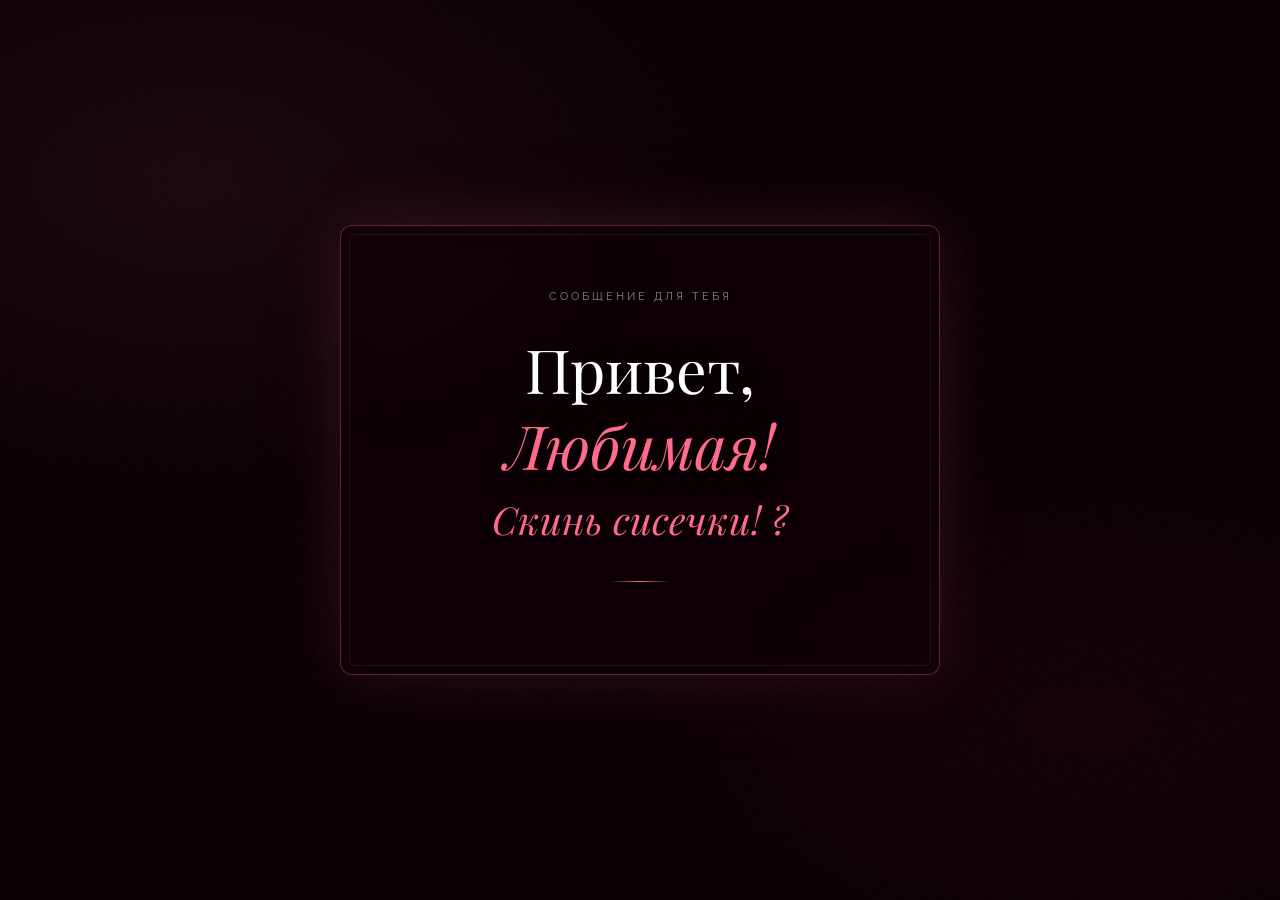
==== commit 19419e6c: "rofl" ====
--- a/templates/index.html
+++ b/templates/index.html
@@ -1,751 +1,138 @@
 <!DOCTYPE html>
 <html lang="ru">
 <head>
-    <meta charset="UTF-8">
-    <meta name="viewport" content="width=device-width, initial-scale=1.0, maximum-scale=1.0">
-    <title>Андрей & Карина ❤️</title>
-    <link rel="stylesheet" href="/static/style.css">
-    <link href="https://fonts.googleapis.com/css2?family=Playfair+Display:ital,wght@0,400;0,700;1,400&family=Raleway:wght@300;400;600&family=Great+Vibes&family=Cormorant+Garamond:ital,wght@0,300;0,400;0,600;1,300;1,400&display=swap" rel="stylesheet">
-    <!-- Yandex Autoplacement 19079168 -->
-<script src="https://yandex.ru/ads/system/context.js" async></script>
-<script data-page-id="19079168" src="https://yandex.ru/ads/system/ap-loader.js" async></script>
+  <meta charset="UTF-8"/>
+  <meta name="viewport" content="width=device-width, initial-scale=1.0"/>
+  <title>Привет Любимая</title>
+  <link href="https://fonts.googleapis.com/css2?family=Playfair+Display:ital,wght@0,400;0,700;1,400&family=Raleway:wght@300;400;600&family=Cormorant+Garamond:ital,wght@0,300;1,300;1,400&display=swap" rel="stylesheet"/>
+  <style>
+    *, *::before, *::after { margin: 0; padding: 0; box-sizing: border-box; }
+
+    body {
+      background: #0a0005;
+      color: #eee;
+      font-family: 'Raleway', sans-serif;
+      min-height: 100vh;
+      display: flex;
+      align-items: center;
+      justify-content: center;
+      overflow: hidden;
+    }
+
+    /* Subtle static grain texture */
+    body::before {
+      content: '';
+      position: fixed;
+      inset: 0;
+      background-image: url("data:image/svg+xml,%3Csvg viewBox='0 0 200 200' xmlns='http://www.w3.org/2000/svg'%3E%3Cfilter id='n'%3E%3CfeTurbulence type='fractalNoise' baseFrequency='0.9' numOctaves='4' stitchTiles='stitch'/%3E%3C/filter%3E%3Crect width='100%25' height='100%25' filter='url(%23n)' opacity='0.04'/%3E%3C/svg%3E");
+      pointer-events: none;
+      z-index: 0;
+      opacity: 0.4;
+    }
+
+    /* Soft static glow in corners */
+    body::after {
+      content: '';
+      position: fixed;
+      inset: 0;
+      background:
+        radial-gradient(ellipse 60% 50% at 15% 20%, rgba(255,107,138,0.07) 0%, transparent 70%),
+        radial-gradient(ellipse 50% 40% at 85% 80%, rgba(100,0,40,0.12) 0%, transparent 70%);
+      pointer-events: none;
+      z-index: 0;
+    }
+
+    /* Card */
+    .card {
+      position: relative;
+      z-index: 10;
+      text-align: center;
+      max-width: 600px;
+      width: 90vw;
+      padding: 64px 60px 56px;
+      background: rgba(13, 0, 8, 0.7);
+      border: 1px solid rgba(255, 107, 138, 0.35);
+      border-radius: 12px;
+      box-shadow:
+        0 0 60px rgba(255, 107, 138, 0.12),
+        0 0 120px rgba(255, 107, 138, 0.05),
+        inset 0 0 40px rgba(255, 107, 138, 0.03);
+      backdrop-filter: blur(20px);
+      animation: fadeUp 1s cubic-bezier(.22,1,.36,1) both;
+    }
+
+    /* Inner border detail */
+    .card::before {
+      content: '';
+      position: absolute;
+      inset: 8px;
+      border: 1px solid rgba(255, 107, 138, 0.12);
+      border-radius: 6px;
+      pointer-events: none;
+    }
+
+    @keyframes fadeUp {
+      from { opacity: 0; transform: translateY(30px); }
+      to   { opacity: 1; transform: translateY(0); }
+    }
+
+    .pre-label {
+      font-family: 'Raleway', sans-serif;
+      font-size: 11px;
+      letter-spacing: 3px;
+      text-transform: uppercase;
+      color: #888;
+      margin-bottom: 28px;
+      animation: fadeUp 1s .15s both;
+    }
+
+    .main-text {
+      font-family: 'Playfair Display', serif;
+      font-size: clamp(2.2rem, 6vw, 3.8rem);
+      font-weight: 400;
+      color: #fff;
+      line-height: 1.25;
+      margin-bottom: 10px;
+      text-shadow: 0 2px 20px rgba(0,0,0,0.5);
+      animation: fadeUp 1s .25s both;
+    }
+
+    .main-text span {
+      color: #ff6b8a;
+      font-style: italic;
+    }
+
+    .sub-text {
+      font-family: 'Playfair Display', serif;
+      font-size: clamp(1.5rem, 4vw, 2.4rem);
+      font-weight: 400;
+      font-style: italic;
+      color: #ff6b8a;
+      margin-bottom: 36px;
+      animation: fadeUp 1s .35s both;
+    }
+
+    .divider {
+      width: 60px;
+      height: 1px;
+      background: linear-gradient(90deg, transparent, #ff6b8a, transparent);
+      margin: 0 auto 36px;
+      animation: fadeUp 1s .45s both;
+    }
+
+    @media (max-width: 480px) {
+      .card { padding: 48px 28px 44px; }
+    }
+  </style>
 </head>
 <body>
 
-    <div id="loader">
-        <canvas id="stars-canvas"></canvas>
-        <div class="loader-content">
-            <svg class="writing-svg" viewBox="0 0 500 120" xmlns="http://www.w3.org/2000/svg">
-                <text x="50%" y="80" text-anchor="middle"
-                    font-family="'Cormorant Garamond', serif"
-                    font-size="72" fill="none"
-                    stroke="#ff6b8a" stroke-width="1.5"
-                    stroke-dasharray="1000" stroke-dashoffset="1000"
-                    id="writing-text">Андрей & Карина</text>
-            </svg>
-            <div class="loader-heart" id="loader-heart">❤️</div>
-            <div class="loader-date" id="loader-date">03.08.2025</div>
-        </div>
-    </div>
+  <div class="card">
+    <p class="pre-label">сообщение для тебя</p>
+    <h1 class="main-text">Привет, <span>Любимая!</span></h1>
+    <p class="sub-text">Скинь сисечки! ?</p>
+    <div class="divider"></div>
+  </div>
 
-    <div id="particles"></div>
-    <canvas id="bg-stars"></canvas>
-
-    <nav>
-        <div class="logo">А ♥ К</div>
-        <div class="burger" onclick="toggleMenu()">☰</div>
-        <ul id="nav-menu">
-            <li><a href="#home" onclick="toggleMenu()">Главная</a></li>
-            <li><a href="#letter" onclick="toggleMenu()">Письмо</a></li>
-            <li><a href="#history" onclick="toggleMenu()">История</a></li>
-            <li><a href="#love" onclick="toggleMenu()">Люблю тебя</a></li>
-            <li><a href="#stats" onclick="toggleMenu()">Цифры</a></li>
-            <li><a href="#plans" onclick="toggleMenu()">Планы</a></li>
-            <li><a href="#places" onclick="toggleMenu()">Места</a></li>
-            <li><a href="#music" onclick="toggleMenu()">Музыка</a></li>
-            <li><a href="#gallery" onclick="toggleMenu()">Фото</a></li>
-        </ul>
-    </nav>
-
-    <section class="section fullscreen" id="home">
-        <div class="slideshow">
-            <div class="slide" style="background-image: url('/static/images/photo1.jpg')"></div>
-            <div class="slide" style="background-image: url('/static/images/photo2.jpg')"></div>
-            <div class="slide" style="background-image: url('/static/images/photo3.jpg')"></div>
-            <div class="slide" style="background-image: url('/static/images/photo4.jpg')"></div>
-            <div class="slide" style="background-image: url('/static/images/photo5.jpg')"></div>
-            <div class="slide" style="background-image: url('/static/images/photo34.jpg')"></div>
-            <div class="slide" style="background-image: url('/static/images/photo35.jpg')"></div>
-            <div class="slide" style="background-image: url('/static/images/photo36.jpg')"></div>
-            <div class="slide" style="background-image: url('/static/images/photo37.jpg')"></div>
-            <div class="slide" style="background-image: url('/static/images/photo38.jpg')"></div>
-            <div class="slide" style="background-image: url('/static/images/photo39.jpg')"></div>
-        </div>
-        <div class="slideshow-overlay"></div>
-        <div class="hero-content">
-            <p class="pre-title">с 3 августа 2025 года 🌹</p>
-            <h1>Андрей <span>&</span> Карина</h1>
-            <p class="subtitle" id="typewriter"></p>
-            <div class="counter-box">
-                <div class="counter-item"><span id="days">0</span><small>дней</small></div>
-                <div class="counter-item"><span id="hours">0</span><small>часов</small></div>
-                <div class="counter-item"><span id="minutes">0</span><small>минут</small></div>
-                <div class="counter-item"><span id="seconds">0</span><small>секунд</small></div>
-            </div>
-            <a href="#letter" class="scroll-btn">Читать письмо ↓</a>
-        </div>
-    </section>
-
-    <div class="photo-strip">
-        <div class="photo-strip-inner">
-            <div class="strip-item" style="background-image: url('/static/images/photo1.jpg')"></div>
-            <div class="strip-item" style="background-image: url('/static/images/photo2.jpg')"></div>
-            <div class="strip-item" style="background-image: url('/static/images/photo3.jpg')"></div>
-            <div class="strip-item" style="background-image: url('/static/images/photo4.jpg')"></div>
-            <div class="strip-item" style="background-image: url('/static/images/photo5.jpg')"></div>
-            <div class="strip-item" style="background-image: url('/static/images/photo6.jpg')"></div>
-            <div class="strip-item" style="background-image: url('/static/images/photo7.jpg')"></div>
-            <div class="strip-item" style="background-image: url('/static/images/photo8.jpg')"></div>
-            <div class="strip-item" style="background-image: url('/static/images/photo9.jpg')"></div>
-            <div class="strip-item" style="background-image: url('/static/images/photo10.jpg')"></div>
-            <div class="strip-item" style="background-image: url('/static/images/photo11.jpg')"></div>
-            <div class="strip-item" style="background-image: url('/static/images/photo12.jpg')"></div>
-            <div class="strip-item" style="background-image: url('/static/images/photo13.jpg')"></div>
-            <div class="strip-item" style="background-image: url('/static/images/photo14.jpg')"></div>
-            <div class="strip-item" style="background-image: url('/static/images/photo15.jpg')"></div>
-            <div class="strip-item" style="background-image: url('/static/images/photo16.jpg')"></div>
-            <div class="strip-item" style="background-image: url('/static/images/photo17.jpg')"></div>
-            <div class="strip-item" style="background-image: url('/static/images/photo18.jpg')"></div>
-            <div class="strip-item" style="background-image: url('/static/images/photo19.jpg')"></div>
-            <div class="strip-item" style="background-image: url('/static/images/photo20.jpg')"></div>
-            <div class="strip-item" style="background-image: url('/static/images/photo21.jpg')"></div>
-            <div class="strip-item" style="background-image: url('/static/images/photo22.jpg')"></div>
-            <div class="strip-item" style="background-image: url('/static/images/photo23.jpg')"></div>
-            <div class="strip-item" style="background-image: url('/static/images/photo24.jpg')"></div>
-            <div class="strip-item" style="background-image: url('/static/images/photo25.jpg')"></div>
-            <div class="strip-item" style="background-image: url('/static/images/photo26.jpg')"></div>
-            <div class="strip-item" style="background-image: url('/static/images/photo27.jpg')"></div>
-            <div class="strip-item" style="background-image: url('/static/images/photo28.jpg')"></div>
-            <div class="strip-item" style="background-image: url('/static/images/photo29.jpg')"></div>
-            <div class="strip-item" style="background-image: url('/static/images/photo30.jpg')"></div>
-            <div class="strip-item" style="background-image: url('/static/images/photo31.jpg')"></div>
-            <div class="strip-item" style="background-image: url('/static/images/photo32.jpg')"></div>
-            <div class="strip-item" style="background-image: url('/static/images/photo33.jpg')"></div>
-            <div class="strip-item" style="background-image: url('/static/images/photo1.jpg')"></div>
-            <div class="strip-item" style="background-image: url('/static/images/photo2.jpg')"></div>
-            <div class="strip-item" style="background-image: url('/static/images/photo3.jpg')"></div>
-            <div class="strip-item" style="background-image: url('/static/images/photo4.jpg')"></div>
-            <div class="strip-item" style="background-image: url('/static/images/photo5.jpg')"></div>
-            <div class="strip-item" style="background-image: url('/static/images/photo6.jpg')"></div>
-            <div class="strip-item" style="background-image: url('/static/images/photo7.jpg')"></div>
-            <div class="strip-item" style="background-image: url('/static/images/photo8.jpg')"></div>
-            <div class="strip-item" style="background-image: url('/static/images/photo9.jpg')"></div>
-            <div class="strip-item" style="background-image: url('/static/images/photo10.jpg')"></div>
-            <div class="strip-item" style="background-image: url('/static/images/photo11.jpg')"></div>
-            <div class="strip-item" style="background-image: url('/static/images/photo12.jpg')"></div>
-            <div class="strip-item" style="background-image: url('/static/images/photo13.jpg')"></div>
-            <div class="strip-item" style="background-image: url('/static/images/photo14.jpg')"></div>
-            <div class="strip-item" style="background-image: url('/static/images/photo15.jpg')"></div>
-            <div class="strip-item" style="background-image: url('/static/images/photo16.jpg')"></div>
-            <div class="strip-item" style="background-image: url('/static/images/photo17.jpg')"></div>
-            <div class="strip-item" style="background-image: url('/static/images/photo18.jpg')"></div>
-            <div class="strip-item" style="background-image: url('/static/images/photo19.jpg')"></div>
-            <div class="strip-item" style="background-image: url('/static/images/photo20.jpg')"></div>
-            <div class="strip-item" style="background-image: url('/static/images/photo21.jpg')"></div>
-            <div class="strip-item" style="background-image: url('/static/images/photo22.jpg')"></div>
-            <div class="strip-item" style="background-image: url('/static/images/photo23.jpg')"></div>
-            <div class="strip-item" style="background-image: url('/static/images/photo24.jpg')"></div>
-            <div class="strip-item" style="background-image: url('/static/images/photo25.jpg')"></div>
-            <div class="strip-item" style="background-image: url('/static/images/photo26.jpg')"></div>
-            <div class="strip-item" style="background-image: url('/static/images/photo27.jpg')"></div>
-            <div class="strip-item" style="background-image: url('/static/images/photo28.jpg')"></div>
-            <div class="strip-item" style="background-image: url('/static/images/photo29.jpg')"></div>
-            <div class="strip-item" style="background-image: url('/static/images/photo30.jpg')"></div>
-            <div class="strip-item" style="background-image: url('/static/images/photo31.jpg')"></div>
-            <div class="strip-item" style="background-image: url('/static/images/photo32.jpg')"></div>
-            <div class="strip-item" style="background-image: url('/static/images/photo33.jpg')"></div>
-            <div class="strip-item" style="background-image: url('/static/images/photo34.jpg')"></div>
-            <div class="strip-item" style="background-image: url('/static/images/photo35.jpg')"></div>
-            <div class="strip-item" style="background-image: url('/static/images/photo36.jpg')"></div>
-            <div class="strip-item" style="background-image: url('/static/images/photo37.jpg')"></div>
-            <div class="strip-item" style="background-image: url('/static/images/photo38.jpg')"></div>
-            <div class="strip-item" style="background-image: url('/static/images/photo39.jpg')"></div>
-        </div>
-    </div>
-
-    <div class="music-bar">
-        <div class="music-bar-inner">
-            <span class="music-label">🎵 Наша песня — Cupsize — Минус Плюс</span>
-            <div class="custom-player">
-                <button class="play-btn" id="playBtn" onclick="togglePlay()">▶</button>
-                <div class="player-info">
-                    <div class="player-title">Cupsize — Минус Плюс</div>
-                    <div class="player-progress" onclick="seekAudio(event)" id="progressBar">
-                        <div class="player-progress-fill" id="progressFill"></div>
-                    </div>
-                </div>
-                <div class="player-time" id="playerTime">0:00</div>
-                <audio id="mainAudio" src="/static/song.mp3"></audio>
-            </div>
-        </div>
-    </div>
-
-    <section class="section" id="history">
-        <div class="section-inner">
-            <h2 class="section-title">📖 Наша история</h2>
-            <div class="timeline">
-                <div class="timeline-item">
-                    <div class="timeline-dot">💬</div>
-                    <div class="timeline-text"><h3>7 июля 2025</h3><p>Начало нашей переписки в Telegram — с этого всё и началось 🌸</p></div>
-                </div>
-                <div class="timeline-item">
-                    <div class="timeline-dot">🚶</div>
-                    <div class="timeline-text"><h3>30 июля 2025</h3><p>Первая совместная прогулка — я увидел тебя и понял что ты особенная ✨</p></div>
-                </div>
-                <div class="timeline-item">
-                    <div class="timeline-dot">❤️</div>
-                    <div class="timeline-text"><h3>3 августа 2025</h3><p>Очень важная дата — именно в этот день мы начали наши с тобой отношения 🌹</p></div>
-                </div>
-                <div class="timeline-item">
-                    <div class="timeline-dot">🎉</div>
-                    <div class="timeline-text"><h3>3 сентября 2025</h3><p>Первый месяц наших отношений — и это только начало! 🥂</p></div>
-                </div>
-                <div class="timeline-item">
-                    <div class="timeline-dot">💫</div>
-                    <div class="timeline-text"><h3>3 февраля 2026</h3><p>Наши с тобой полгода вместе — каждый день с тобой бесценен 💕</p></div>
-                </div>
-                <div class="timeline-item timeline-item-future">
-                    <div class="timeline-dot">∞</div>
-                    <div class="timeline-text"><h3>Продолжение следует...</h3><p>Наша с тобой история так и будет дополняться вплоть до смерти наших душ 🌙</p></div>
-                </div>
-            </div>
-        </div>
-    </section>
-
-    <section class="section" id="love">
-        <div class="section-inner">
-            <h2 class="section-title">💕 Почему я люблю тебя</h2>
-            <p class="love-subtitle">Карина, вот лишь часть причин...</p>
-            <div class="love-grid">
-                <div class="love-card"><div class="love-icon">🤗</div><p>За твою поддержку</p></div>
-                <div class="love-card"><div class="love-icon">😊</div><p>За твою улыбку</p></div>
-                <div class="love-card"><div class="love-icon">👁️</div><p>За твои красивые глаза</p></div>
-                <div class="love-card"><div class="love-icon">✨</div><p>За твоё прекрасное тело</p></div>
-                <div class="love-card"><div class="love-icon">💝</div><p>За твою любовь ко мне</p></div>
-                <div class="love-card"><div class="love-icon">🎵</div><p>За твой прекрасный голос</p></div>
-                <div class="love-card"><div class="love-icon">😄</div><p>За твой прекрасный смех</p></div>
-                <div class="love-card"><div class="love-icon">💫</div><p>За нашу прекрасную любовь</p></div>
-                <div class="love-card"><div class="love-icon">🌹</div><p>За наши прекрасные чувства</p></div>
-                <div class="love-card"><div class="love-icon">💆</div><p>За твои волосы</p></div>
-                <div class="love-card"><div class="love-icon">🦋</div><p>За твою личность</p></div>
-                <div class="love-card love-card-wide"><div class="love-icon">❤️</div><p>я люблю тебя всю и ту какая ты есть!</p></div>
-            </div>
-        </div>
-    </section>
-
-    <section class="section" id="stats">
-        <div class="section-inner">
-            <h2 class="section-title">🔢 Наши цифры</h2>
-            <p class="love-subtitle">Всё что есть между нами</p>
-            <div class="stats-grid">
-                <div class="stat-card"><div class="stat-number" id="stat-days">0</div><div class="stat-label">дней вместе</div></div>
-                <div class="stat-card"><div class="stat-number">∞</div><div class="stat-label">сообщений</div></div>
-                <div class="stat-card"><div class="stat-number">∞</div><div class="stat-label">встреч</div></div>
-                <div class="stat-card"><div class="stat-number">∞</div><div class="stat-label">поцелуев</div></div>
-                <div class="stat-card"><div class="stat-number">∞</div><div class="stat-label">объятий</div></div>
-                <div class="stat-card stat-card-wide"><div class="stat-number">∞</div><div class="stat-label">раз сказано "я тебя люблю" ❤️</div></div>
-            </div>
-        </div>
-    </section>
-
-    <section class="section" id="plans">
-        <div class="section-inner">
-            <h2 class="section-title">🌟 Наши планы</h2>
-            <p class="love-subtitle">То что ждёт нас впереди...</p>
-            <div class="plans-grid">
-                <div class="plan-card"><div class="plan-icon">😊</div><div class="plan-text">Прожить счастливую жизнь</div><div class="plan-check">🤍</div></div>
-                <div class="plan-card"><div class="plan-icon">💑</div><div class="plan-text">Поддерживать хорошие отношения</div><div class="plan-check">🤍</div></div>
-                <div class="plan-card"><div class="plan-icon">🐱</div><div class="plan-text">Завести котёнка</div><div class="plan-check">🤍</div></div>
-                <div class="plan-card plan-card-future"><div class="plan-icon">🔮</div><div class="plan-text">Остальное в будущем...</div><div class="plan-check">✨</div></div>
-            </div>
-        </div>
-    </section>
-
-    <!-- Наши места -->
-    <section class="section" id="places">
-        <div class="section-inner">
-            <h2 class="section-title">📍 Наши места и события</h2>
-            <p class="love-subtitle">Места где живёт наша история...</p>
-            <div class="places-grid-cards">
-
-                <div class="place-event-card">
-                    <div class="place-event-img-wrap"><img src="/static/images/1progylka.jpg" alt="прогулка"></div>
-                    <div class="place-event-body">
-                        <div class="place-event-date">02.08.2025</div>
-                        <div class="place-event-title">Одна из первых прогулок 🌹</div>
-                        <div class="place-event-desc">Через пару часов мы начали отношения ❤️</div>
-                        <a class="place-event-geo" href="https://yandex.ru/maps/?text=Парк+Машиностроителей,Благовещенск,Башкортостан" target="_blank">📍 Парк Машиностроителей, Благовещенск</a>
-                    </div>
-                </div>
-
-                <div class="place-event-card">
-                    <div class="place-event-img-wrap"><img src="/static/images/cupsize25.jpg" alt="концерт"></div>
-                    <div class="place-event-body">
-                        <div class="place-event-date">25.09.2025</div>
-                        <div class="place-event-title">Концерт Cupsize 🎵</div>
-                        <div class="place-event-desc">Наш первый совместный концерт 🎤</div>
-                        <a class="place-event-geo" href="https://yandex.ru/maps/?text=Огни+Уфы,Уфа" target="_blank">📍 Огни Уфы, Уфа</a>
-                    </div>
-                </div>
-
-                <div class="place-event-card">
-                    <div class="place-event-img-wrap"><img src="/static/images/svadba.jpg" alt="свадьба"></div>
-                    <div class="place-event-body">
-                        <div class="place-event-date">06.10.2025</div>
-                        <div class="place-event-title">Мы официально поженились! 💍</div>
-                        <div class="place-event-desc">Ну почти 😄❤️</div>
-                        <a class="place-event-geo" href="https://yandex.ru/maps/?text=Арт+Квадрат,Уфа" target="_blank">📍 Арт Квадрат, Уфа</a>
-                    </div>
-                </div>
-
-                <div class="place-event-card">
-                    <div class="place-event-img-wrap"><img src="/static/images/kino.jpg" alt="кино"></div>
-                    <div class="place-event-body">
-                        <div class="place-event-date">27.10.2025</div>
-                        <div class="place-event-title">Первый поход в кино 🎬</div>
-                        <div class="place-event-desc">Русский кинематограф... mistake 😅</div>
-                        <a class="place-event-geo" href="https://yandex.ru/maps/?text=ТЦ+Простор,Уфа" target="_blank">📍 ТЦ Простор, Уфа</a>
-                    </div>
-                </div>
-
-                <div class="place-event-card">
-                    <div class="place-event-img-wrap"><img src="/static/images/dr.jpg" alt="др"></div>
-                    <div class="place-event-body">
-                        <div class="place-event-date">03.12.2025</div>
-                        <div class="place-event-title">День рождения Карины 🎂</div>
-                        <div class="place-event-desc">С днём рождения, моя любовь! 🎉</div>
-                        <a class="place-event-geo" href="https://yandex.ru/maps/?text=Благовещенск,Башкортостан" target="_blank">📍 Благовещенск, Башкортостан</a>
-                    </div>
-                </div>
-
-                <div class="place-event-card">
-                    <div class="place-event-img-wrap"><img src="/static/images/svidanie.jpg" alt="свидание"></div>
-                    <div class="place-event-body">
-                        <div class="place-event-date">09.01.2026</div>
-                        <div class="place-event-title">Пластилиновое свидание 🎨</div>
-                        <div class="place-event-desc">Творческий вечер 🌸</div>
-                        <a class="place-event-geo" href="https://yandex.ru/maps/?text=Благовещенск,Башкортостан" target="_blank">📍 Благовещенск, Башкортостан</a>
-                    </div>
-                </div>
-
-                <div class="place-event-card">
-                    <div class="place-event-img-wrap"><img src="/static/images/katok.jpg" alt="каток"></div>
-                    <div class="place-event-body">
-                        <div class="place-event-date">09.01.2026</div>
-                        <div class="place-event-title">Каток в Меге ⛸️</div>
-                        <div class="place-event-desc">wtf 😄</div>
-                        <a class="place-event-geo" href="https://yandex.ru/maps/?text=ТЦ+Мега,Уфа" target="_blank">📍 ТЦ Мега, Уфа</a>
-                    </div>
-                </div>
-
-                <div class="place-event-card">
-                    <div class="place-event-img-wrap"><img src="/static/images/kay25.jpg" alt="кай"></div>
-                    <div class="place-event-body">
-                        <div class="place-event-date">25.01.2026</div>
-                        <div class="place-event-title">Концерт Кая 🎶</div>
-                        <div class="place-event-desc">love 🖤</div>
-                        <a class="place-event-geo" href="https://yandex.ru/maps/?text=Огни+Уфы,Уфа" target="_blank">📍 Огни Уфы, Уфа</a>
-                    </div>
-                </div>
-
-                <div class="place-event-card">
-                    <div class="place-event-img-wrap"><img src="/static/images/polgoda.jpg" alt="полгода"></div>
-                    <div class="place-event-body">
-                        <div class="place-event-date">03.02.2026</div>
-                        <div class="place-event-title">Полгода вместе 💕</div>
-                        <div class="place-event-desc">Карина вкусно поела — ам ам ам 😄</div>
-                        <a class="place-event-geo" href="https://yandex.ru/maps/?text=Гостиный+двор,Уфа" target="_blank">📍 Гостиный двор, Уфа</a>
-                    </div>
-                </div>
-
-                <div class="place-event-card">
-                    <div class="place-event-img-wrap"><img src="/static/images/last.jpg" alt="прогулка"></div>
-                    <div class="place-event-body">
-                        <div class="place-event-date">31.03.2026</div>
-                        <div class="place-event-title">Последняя прогулка в марте 🌸</div>
-                        <div class="place-event-desc">Весенний вечер вдвоём 🌿</div>
-                        <a class="place-event-geo" href="https://yandex.ru/maps/?text=Сипайлово,Уфа" target="_blank">📍 Сипайлово, Уфа</a>
-                    </div>
-                </div>
-
-            </div>
-        </div>
-    </section>
-
-    <!-- Наша музыка -->
-    <section class="section" id="music">
-        <div class="section-inner">
-            <h2 class="section-title">🎵 Наша музыка</h2>
-            <p class="love-subtitle">Треки которые звучат в нашей истории...</p>
-            <div class="music-tracks">
-
-                <div class="track-card">
-                    <iframe width="100%" height="166" scrolling="no" frameborder="no" allow="autoplay"
-                    src="https://w.soundcloud.com/player/?url=https%3A//soundcloud.com/yupi-110805053/cupsize-ya-lyublyu-tebya-full&color=%23ff6b8a&auto_play=false&hide_related=true&show_comments=false&show_user=true&show_reposts=false&show_teaser=false"></iframe>
-                </div>
-
-                <div class="track-card">
-                    <iframe width="100%" height="166" scrolling="no" frameborder="no" allow="autoplay"
-                    src="https://w.soundcloud.com/player/?url=https%3A//soundcloud.com/linalifonova/minus-plyus&color=%23ff6b8a&auto_play=false&hide_related=true&show_comments=false&show_user=true&show_reposts=false&show_teaser=false"></iframe>
-                </div>
-
-                <div class="track-card">
-                    <iframe width="100%" height="166" scrolling="no" frameborder="no" allow="autoplay"
-                    src="https://w.soundcloud.com/player/?url=https%3A//soundcloud.com/cupsizeeeeee/ulybnis-3&color=%23ff6b8a&auto_play=false&hide_related=true&show_comments=false&show_user=true&show_reposts=false&show_teaser=false"></iframe>
-                </div>
-
-                <div class="track-card">
-                    <iframe width="100%" height="166" scrolling="no" frameborder="no" allow="autoplay"
-                    src="https://w.soundcloud.com/player/?url=https%3A//soundcloud.com/everlov3d/cupsize-bolshe-chem&color=%23ff6b8a&auto_play=false&hide_related=true&show_comments=false&show_user=true&show_reposts=false&show_teaser=false"></iframe>
-                </div>
-
-                <div class="track-card">
-                    <iframe width="100%" height="166" scrolling="no" frameborder="no" allow="autoplay"
-                    src="https://w.soundcloud.com/player/?url=https%3A//soundcloud.com/everlov3d/cupsize-tselovalis&color=%23ff6b8a&auto_play=false&hide_related=true&show_comments=false&show_user=true&show_reposts=false&show_teaser=false"></iframe>
-                </div>
-
-                <div class="track-card">
-                    <iframe width="100%" height="166" scrolling="no" frameborder="no" allow="autoplay"
-                    src="https://w.soundcloud.com/player/?url=https%3A//soundcloud.com/kaiangel-9mice/welcome-to-forever&color=%23ff6b8a&auto_play=false&hide_related=true&show_comments=false&show_user=true&show_reposts=false&show_teaser=false"></iframe>
-                </div>
-
-                <div class="track-card">
-                    <iframe width="100%" height="166" scrolling="no" frameborder="no" allow="autoplay"
-                    src="https://w.soundcloud.com/player/?url=https%3A//soundcloud.com/kaiangel-9mice/madam&color=%23ff6b8a&auto_play=false&hide_related=true&show_comments=false&show_user=true&show_reposts=false&show_teaser=false"></iframe>
-                </div>
-
-                <div class="track-card">
-                    <iframe width="100%" height="166" scrolling="no" frameborder="no" allow="autoplay"
-                    src="https://w.soundcloud.com/player/?url=https%3A//soundcloud.com/23423234432-626258372/code10-scalevvizard&color=%23ff6b8a&auto_play=false&hide_related=true&show_comments=false&show_user=true&show_reposts=false&show_teaser=false"></iframe>
-                </div>
-
-                <div class="track-card">
-                    <iframe width="100%" height="166" scrolling="no" frameborder="no" allow="autoplay"
-                    src="https://w.soundcloud.com/player/?url=https%3A//soundcloud.com/1dead1/code10-paradise&color=%23ff6b8a&auto_play=false&hide_related=true&show_comments=false&show_user=true&show_reposts=false&show_teaser=false"></iframe>
-                </div>
-
-            </div>
-        </div>
-    </section>
-
-    <section class="section" id="gallery">
-        <div class="section-inner">
-            <h2 class="section-title">📸 Наши моменты</h2>
-            <div class="masonry">
-                <div class="masonry-item"><img src="/static/images/photo1.jpg" alt="фото 1"></div>
-                <div class="masonry-item masonry-tall"><img src="/static/images/photo2.jpg" alt="фото 2"></div>
-                <div class="masonry-item"><img src="/static/images/photo3.jpg" alt="фото 3"></div>
-                <div class="masonry-item masonry-wide"><img src="/static/images/photo4.jpg" alt="фото 4"></div>
-                <div class="masonry-item"><img src="/static/images/photo5.jpg" alt="фото 5"></div>
-                <div class="masonry-item masonry-tall"><img src="/static/images/photo6.jpg" alt="фото 6"></div>
-                <div class="masonry-item"><img src="/static/images/photo7.jpg" alt="фото 7"></div>
-                <div class="masonry-item masonry-wide"><img src="/static/images/photo8.jpg" alt="фото 8"></div>
-                <div class="masonry-item"><img src="/static/images/photo9.jpg" alt="фото 9"></div>
-                <div class="masonry-item"><img src="/static/images/photo10.jpg" alt="фото 10"></div>
-                <div class="masonry-item masonry-tall"><img src="/static/images/photo11.jpg" alt="фото 11"></div>
-                <div class="masonry-item"><img src="/static/images/photo12.jpg" alt="фото 12"></div>
-                <div class="masonry-item masonry-tall"><img src="/static/images/photo13.jpg" alt="фото 13"></div>
-                <div class="masonry-item"><img src="/static/images/photo14.jpg" alt="фото 14"></div>
-                <div class="masonry-item masonry-wide"><img src="/static/images/photo15.jpg" alt="фото 15"></div>
-                <div class="masonry-item"><img src="/static/images/photo16.jpg" alt="фото 16"></div>
-                <div class="masonry-item masonry-tall"><img src="/static/images/photo17.jpg" alt="фото 17"></div>
-                <div class="masonry-item"><img src="/static/images/photo18.jpg" alt="фото 18"></div>
-                <div class="masonry-item"><img src="/static/images/photo19.jpg" alt="фото 19"></div>
-                <div class="masonry-item masonry-tall"><img src="/static/images/photo20.jpg" alt="фото 20"></div>
-                <div class="masonry-item"><img src="/static/images/photo21.jpg" alt="фото 21"></div>
-                <div class="masonry-item masonry-wide"><img src="/static/images/photo22.jpg" alt="фото 22"></div>
-                <div class="masonry-item"><img src="/static/images/photo23.jpg" alt="фото 23"></div>
-                <div class="masonry-item masonry-tall"><img src="/static/images/photo24.jpg" alt="фото 24"></div>
-                <div class="masonry-item"><img src="/static/images/photo25.jpg" alt="фото 25"></div>
-                <div class="masonry-item"><img src="/static/images/photo26.jpg" alt="фото 26"></div>
-                <div class="masonry-item masonry-tall"><img src="/static/images/photo27.jpg" alt="фото 27"></div>
-                <div class="masonry-item"><img src="/static/images/photo28.jpg" alt="фото 28"></div>
-                <div class="masonry-item"><img src="/static/images/photo29.jpg" alt="фото 29"></div>
-                <div class="masonry-item masonry-tall"><img src="/static/images/photo30.jpg" alt="фото 30"></div>
-                <div class="masonry-item masonry-tall"><img src="/static/images/photo31.jpg" alt="фото 31"></div>
-                <div class="masonry-item"><img src="/static/images/photo32.jpg" alt="фото 32"></div>
-                <div class="masonry-item masonry-wide"><img src="/static/images/photo33.jpg" alt="фото 33"></div>
-                <div class="masonry-item"><img src="/static/images/photo34.jpg" alt="фото 34"></div>
-                <div class="masonry-item masonry-tall"><img src="/static/images/photo35.jpg" alt="фото 35"></div>
-                <div class="masonry-item"><img src="/static/images/photo36.jpg" alt="фото 36"></div>
-                <div class="masonry-item masonry-wide"><img src="/static/images/photo37.jpg" alt="фото 37"></div>
-                <div class="masonry-item masonry-tall"><img src="/static/images/photo38.jpg" alt="фото 38"></div>
-                <div class="masonry-item"><img src="/static/images/photo39.jpg" alt="фото 39"></div>
-            </div>
-        </div>
-    </section>
-
-    <section class="section fullscreen" id="letter">
-        <div class="letter-wrap">
-            <div class="letter-envelope" id="real-envelope" onclick="openLetter()">
-                <div class="letter-envelope-body">
-                    <div class="letter-envelope-flap" id="real-flap"></div>
-                    <div class="letter-envelope-front">
-                        <div class="letter-envelope-to">Для Карины ♥</div>
-                        <div class="letter-envelope-hint">Нажми чтобы открыть</div>
-                    </div>
-                </div>
-            </div>
-            <div class="real-letter" id="real-letter">
-                <div class="real-letter-inner">
-                    <div class="real-letter-photo" style="background-image: url('/static/images/photo5.jpg')"></div>
-                    <div class="real-letter-date">3 августа 2025 г.</div>
-                    <div class="real-letter-greeting typewrite" data-text="Моя прекрасная девочка,"></div>
-                    <div class="real-letter-body">
-                        <p class="typewrite-p" data-text="я тебя очень люблю и я очень дорожу нашими отношениями. Я верю в то, что у нас всё будет хорошо и мы проведём наши жизни вместе!"></p>
-                        <p class="typewrite-p" data-text="Мы обязательно воплотим наши планы в реальность и сделаем то, что хотели — и у нас обязательно всё получится!"></p>
-                        <p class="typewrite-p" data-text="Очень сильно тебя люблю!"></p>
-                    </div>
-                    <div class="real-letter-sign typewrite-sign" data-text="С любовью, твой Андрей ❤️"></div>
-                    <button class="letter-close-btn" onclick="closeLetter()">Закрыть письмо ✕</button>
-                </div>
-            </div>
-        </div>
-    </section>
-
-    <footer><p>Сделано с ❤️ для Карины</p></footer>
-
-    <div id="lightbox">
-        <div class="lightbox-overlay" onclick="closeLightbox()"></div>
-        <button class="lightbox-arrow lightbox-prev" onclick="changePhoto(-1)">&#10094;</button>
-        <img id="lightbox-img" src="" alt="">
-        <button class="lightbox-arrow lightbox-next" onclick="changePhoto(1)">&#10095;</button>
-        <button class="lightbox-close" onclick="closeLightbox()">✕</button>
-    </div>
-
-    <script>
-        function toggleMenu() {
-            document.getElementById('nav-menu').classList.toggle('open');
-        }
-
-        function openLetter() {
-            document.getElementById('real-flap').classList.add('open');
-            setTimeout(() => {
-                document.getElementById('real-letter').classList.add('open');
-                setTimeout(() => startTypewriting(), 600);
-            }, 800);
-        }
-
-        function closeLetter() {
-            const letter = document.getElementById('real-letter');
-            const flap = document.getElementById('real-flap');
-            letter.style.opacity = '0';
-            setTimeout(() => {
-                letter.classList.remove('open');
-                letter.style.opacity = '';
-                flap.classList.remove('open');
-            }, 400);
-        }
-
-        function startTypewriting() {
-            const greeting = document.querySelector('.typewrite');
-            const paragraphs = document.querySelectorAll('.typewrite-p');
-            const sign = document.querySelector('.typewrite-sign');
-            function typeElement(el, text, cb) {
-                el.textContent = '';
-                let i = 0;
-                const interval = setInterval(() => {
-                    el.textContent += text.charAt(i);
-                    i++;
-                    if (i >= text.length) {
-                        clearInterval(interval);
-                        if (cb) setTimeout(cb, 300);
-                    }
-                }, 35);
-            }
-            typeElement(greeting, greeting.dataset.text, () => {
-                let pIndex = 0;
-                function nextP() {
-                    if (pIndex < paragraphs.length) {
-                        typeElement(paragraphs[pIndex], paragraphs[pIndex].dataset.text, () => {
-                            pIndex++;
-                            nextP();
-                        });
-                    } else {
-                        setTimeout(() => typeElement(sign, sign.dataset.text, null), 300);
-                    }
-                }
-                nextP();
-            });
-        }
-
-        const canvas = document.getElementById('stars-canvas');
-        const ctx = canvas.getContext('2d');
-        canvas.width = window.innerWidth;
-        canvas.height = window.innerHeight;
-        const stars = Array.from({length: 150}, () => ({
-            x: Math.random() * canvas.width,
-            y: Math.random() * canvas.height,
-            r: Math.random() * 2 + 0.5,
-            alpha: Math.random(),
-            speed: Math.random() * 0.02 + 0.005
-        }));
-        function drawStars() {
-            ctx.clearRect(0, 0, canvas.width, canvas.height);
-            stars.forEach(s => {
-                s.alpha += s.speed;
-                if (s.alpha > 1 || s.alpha < 0) s.speed *= -1;
-                ctx.beginPath();
-                ctx.arc(s.x, s.y, s.r, 0, Math.PI * 2);
-                ctx.fillStyle = `rgba(255, 200, 220, ${s.alpha})`;
-                ctx.fill();
-            });
-            requestAnimationFrame(drawStars);
-        }
-        drawStars();
-
-        setTimeout(() => document.getElementById('loader').classList.add('hide'), 5000);
-
-        const bgCanvas = document.getElementById('bg-stars');
-        const bgCtx = bgCanvas.getContext('2d');
-        bgCanvas.width = window.innerWidth;
-        bgCanvas.height = window.innerHeight;
-        const bgStars = Array.from({length: 200}, () => ({
-            x: Math.random() * bgCanvas.width,
-            y: Math.random() * bgCanvas.height,
-            r: Math.random() * 1.5 + 0.3,
-            alpha: Math.random() * 0.7 + 0.1,
-            speed: Math.random() * 0.01 + 0.003
-        }));
-        function drawBgStars() {
-            bgCtx.clearRect(0, 0, bgCanvas.width, bgCanvas.height);
-            bgStars.forEach(s => {
-                s.alpha += s.speed;
-                if (s.alpha > 0.9 || s.alpha < 0.1) s.speed *= -1;
-                bgCtx.beginPath();
-                bgCtx.arc(s.x, s.y, s.r, 0, Math.PI * 2);
-                bgCtx.fillStyle = `rgba(255, 220, 230, ${s.alpha})`;
-                bgCtx.fill();
-            });
-            requestAnimationFrame(drawBgStars);
-        }
-        drawBgStars();
-        window.addEventListener('resize', () => {
-            bgCanvas.width = window.innerWidth;
-            bgCanvas.height = window.innerHeight;
-        });
-
-        let currentSlide = 0;
-        const slides = document.querySelectorAll('.slide');
-        slides[0].classList.add('active');
-        setInterval(() => {
-            slides[currentSlide].classList.remove('active');
-            currentSlide = (currentSlide + 1) % slides.length;
-            slides[currentSlide].classList.add('active');
-        }, 4000);
-
-        const start = new Date(2025, 7, 3, 0, 0, 0);
-        function updateCounter() {
-            const diff = new Date() - start;
-            if (diff < 0) return;
-            document.getElementById('days').textContent = Math.floor(diff / 86400000);
-            document.getElementById('hours').textContent = Math.floor((diff % 86400000) / 3600000);
-            document.getElementById('minutes').textContent = Math.floor((diff % 3600000) / 60000);
-            document.getElementById('seconds').textContent = Math.floor((diff % 60000) / 1000);
-            document.getElementById('stat-days').textContent = Math.floor(diff / 86400000);
-        }
-        setInterval(updateCounter, 1000);
-        updateCounter();
-
-        const container = document.getElementById('particles');
-        function createHeart() {
-            const heart = document.createElement('div');
-            heart.classList.add('heart');
-            heart.textContent = '❤️';
-            heart.style.left = Math.random() * 100 + 'vw';
-            heart.style.animationDuration = (Math.random() * 4 + 4) + 's';
-            heart.style.fontSize = (Math.random() * 16 + 10) + 'px';
-            heart.style.opacity = Math.random() * 0.5 + 0.2;
-            container.appendChild(heart);
-            setTimeout(() => heart.remove(), 8000);
-        }
-        setInterval(createHeart, 600);
-
-        const audio = document.getElementById('mainAudio');
-        const playBtn = document.getElementById('playBtn');
-        const progressFill = document.getElementById('progressFill');
-        const playerTime = document.getElementById('playerTime');
-        audio.playbackRate = 1.0;
-        audio.addEventListener('loadedmetadata', () => { audio.playbackRate = 1.0; });
-        function togglePlay() {
-            if (audio.paused) { audio.play(); playBtn.textContent = '⏸'; }
-            else { audio.pause(); playBtn.textContent = '▶'; }
-        }
-        audio.addEventListener('timeupdate', () => {
-            const pct = (audio.currentTime / audio.duration) * 100;
-            progressFill.style.width = pct + '%';
-            const m = Math.floor(audio.currentTime / 60);
-            const s = Math.floor(audio.currentTime % 60).toString().padStart(2, '0');
-            playerTime.textContent = m + ':' + s;
-        });
-        function seekAudio(e) {
-            const bar = document.getElementById('progressBar');
-            const rect = bar.getBoundingClientRect();
-            audio.currentTime = ((e.clientX - rect.left) / rect.width) * audio.duration;
-        }
-
-        // Лайтбокс с навигацией
-        let currentPhotoIndex = 0;
-        const galleryImgs = Array.from(document.querySelectorAll('.masonry-item img'));
-
-        galleryImgs.forEach((img, index) => {
-            img.addEventListener('click', () => {
-                currentPhotoIndex = index;
-                openLightbox(index);
-            });
-        });
-
-        function openLightbox(index) {
-            document.getElementById('lightbox').style.display = 'flex';
-            document.getElementById('lightbox-img').src = galleryImgs[index].src;
-        }
-
-        function changePhoto(dir) {
-            currentPhotoIndex = (currentPhotoIndex + dir + galleryImgs.length) % galleryImgs.length;
-            const img = document.getElementById('lightbox-img');
-            img.style.opacity = '0';
-            setTimeout(() => {
-                img.src = galleryImgs[currentPhotoIndex].src;
-                img.style.opacity = '1';
-            }, 150);
-        }
-
-        function closeLightbox() {
-            document.getElementById('lightbox').style.display = 'none';
-        }
-
-        document.addEventListener('keydown', (e) => {
-            if (document.getElementById('lightbox').style.display === 'flex') {
-                if (e.key === 'ArrowLeft') changePhoto(-1);
-                if (e.key === 'ArrowRight') changePhoto(1);
-                if (e.key === 'Escape') closeLightbox();
-            }
-        });
-
-        const typeText = 'С того дня как ты появилась в моей жизни — всё изменилось ✨';
-        let typeIndex = 0;
-        const typeEl = document.getElementById('typewriter');
-        function typeWriter() {
-            if (typeIndex < typeText.length) {
-                typeEl.textContent += typeText.charAt(typeIndex);
-                typeIndex++;
-                setTimeout(typeWriter, 60);
-            }
-        }
-        setTimeout(typeWriter, 5500);
-
-        const observer = new IntersectionObserver((entries) => {
-            entries.forEach(e => { if (e.isIntersecting) e.target.classList.add('visible'); });
-        }, { threshold: 0.1 });
-        document.querySelectorAll('.timeline-item, .masonry-item, .love-card, .stat-card, .plan-card, .place-event-card').forEach(el => observer.observe(el));
-
-        const sections = document.querySelectorAll('section[id]');
-        const navLinks = document.querySelectorAll('nav ul a');
-        window.addEventListener('scroll', () => {
-            let current = '';
-            sections.forEach(s => { if (window.scrollY >= s.offsetTop - 100) current = s.id; });
-            navLinks.forEach(a => {
-                a.classList.remove('active');
-                if (a.getAttribute('href') === '#' + current) a.classList.add('active');
-            });
-        });
-
-        window.addEventListener('scroll', () => {
-            const scrolled = window.scrollY;
-            document.querySelectorAll('.slide.active').forEach(slide => {
-                slide.style.transform = `translateY(${scrolled * 0.4}px)`;
-            });
-        });
-    </script>
 </body>
-</html>+</html>
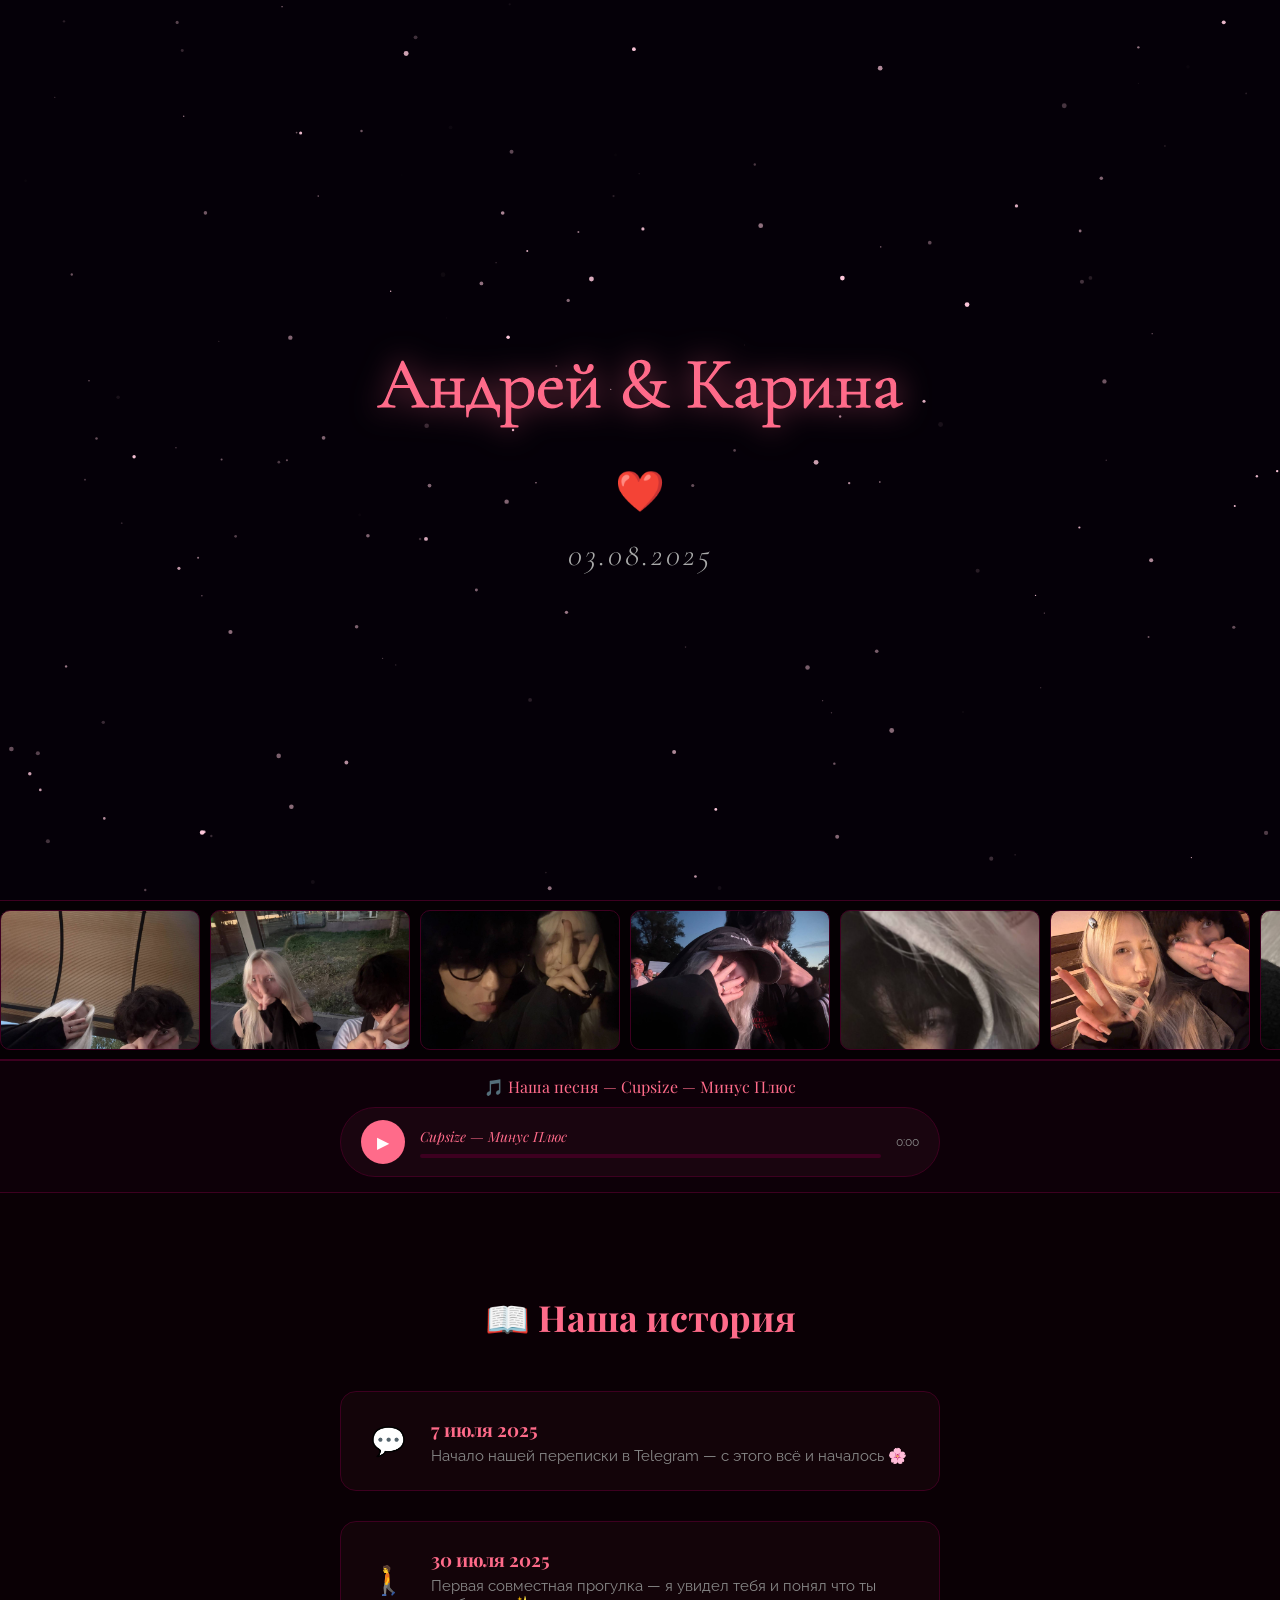
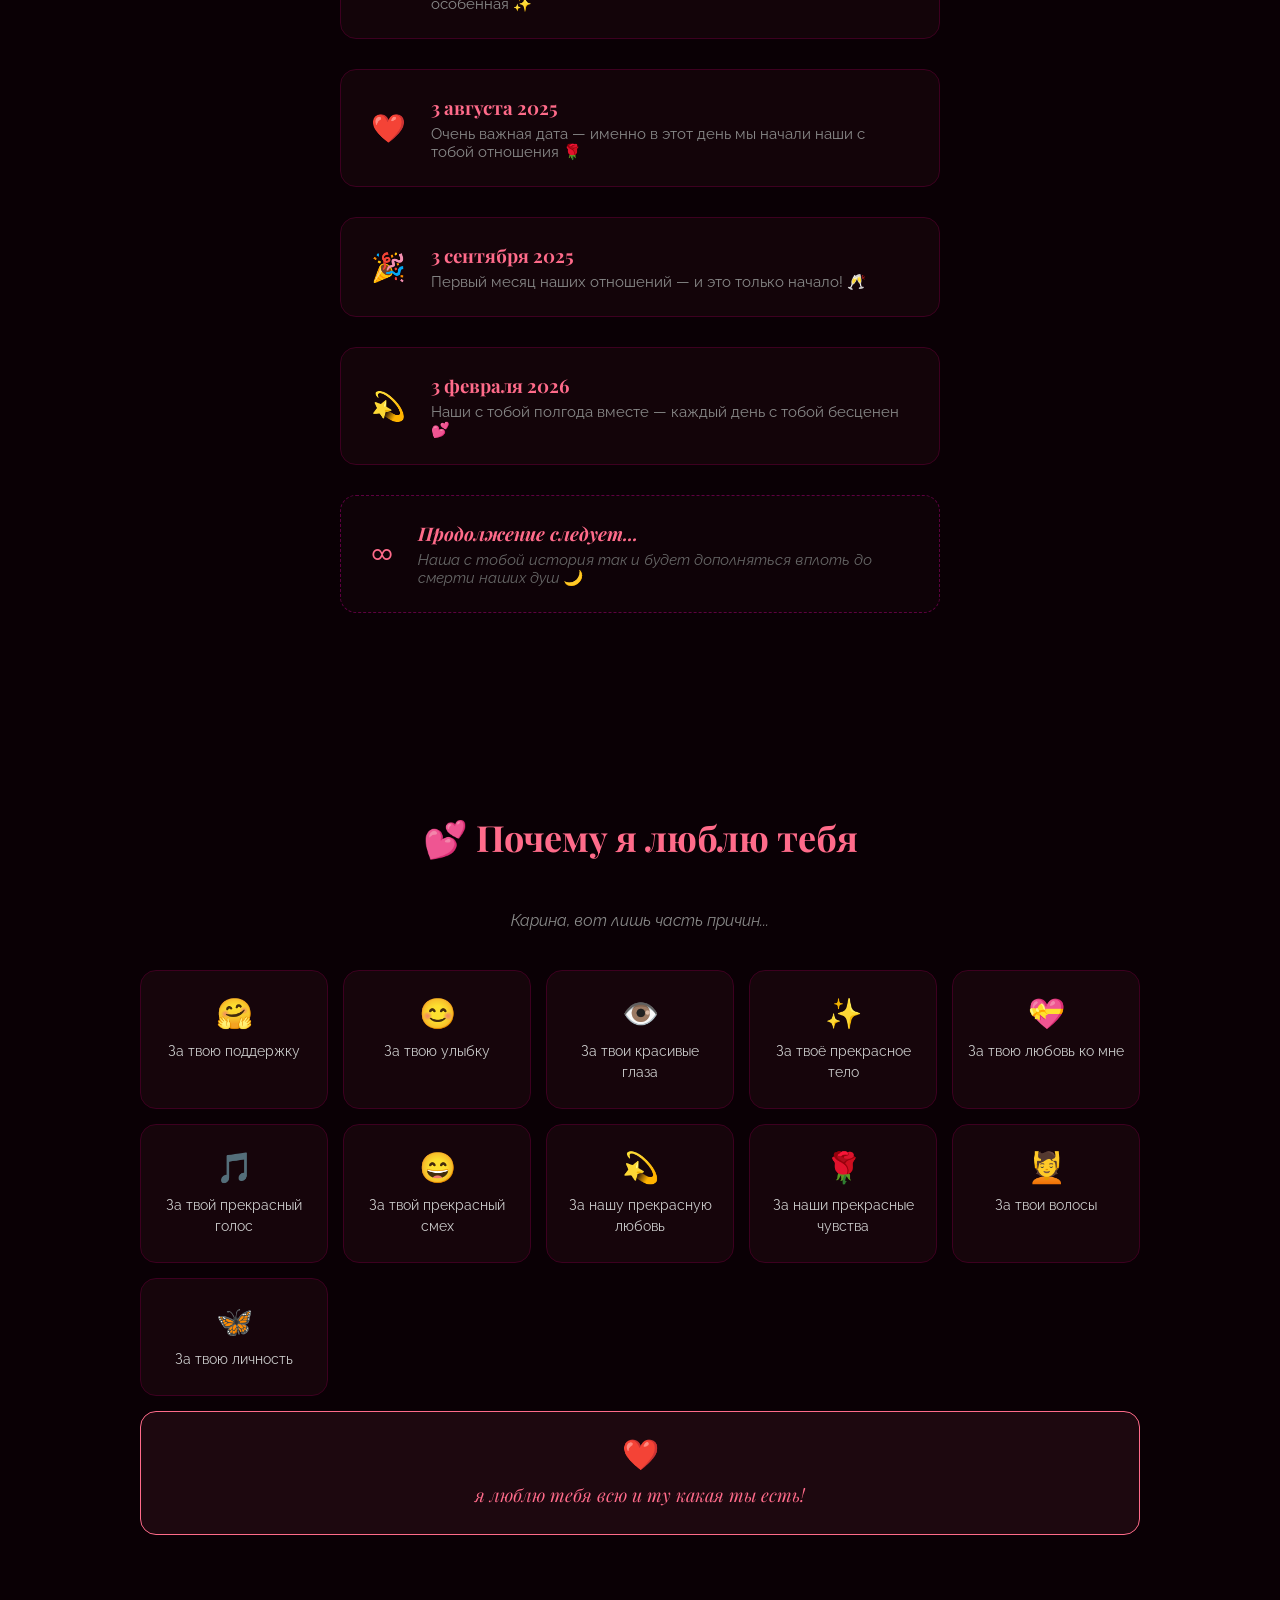
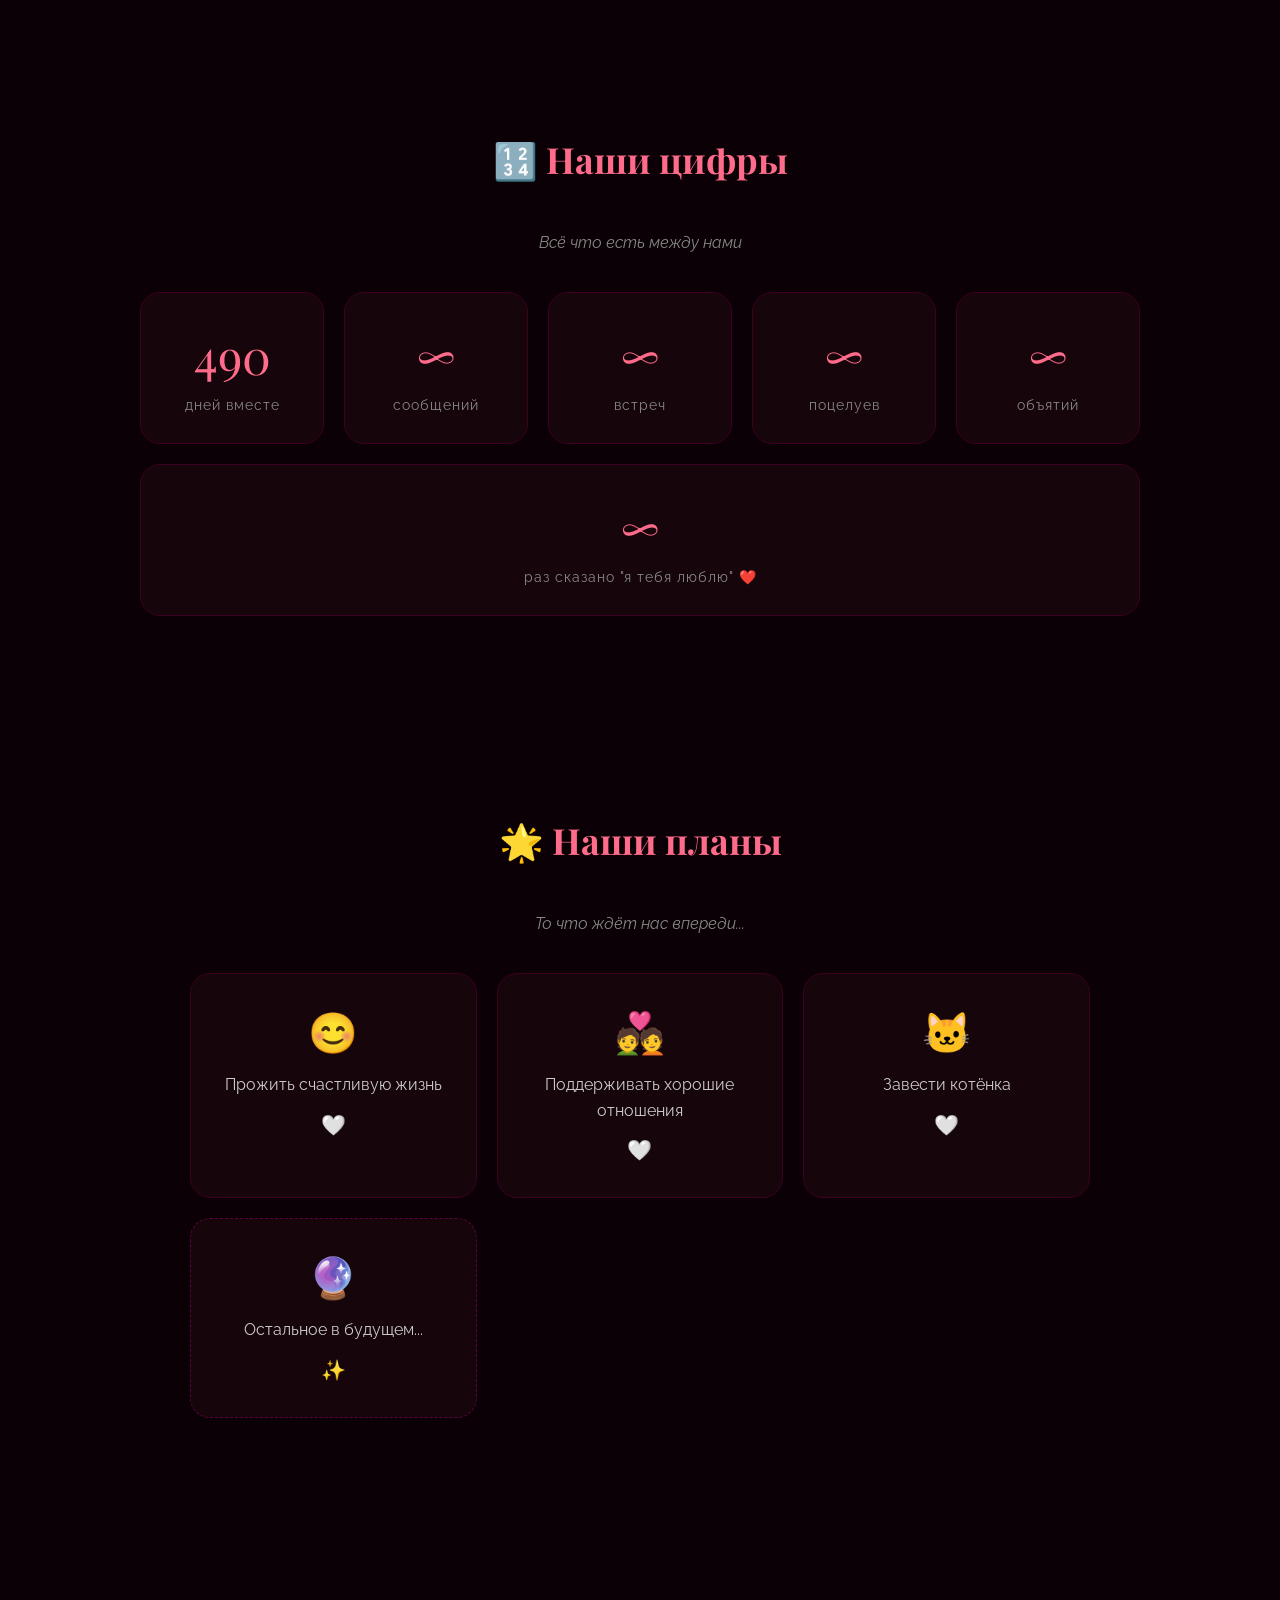
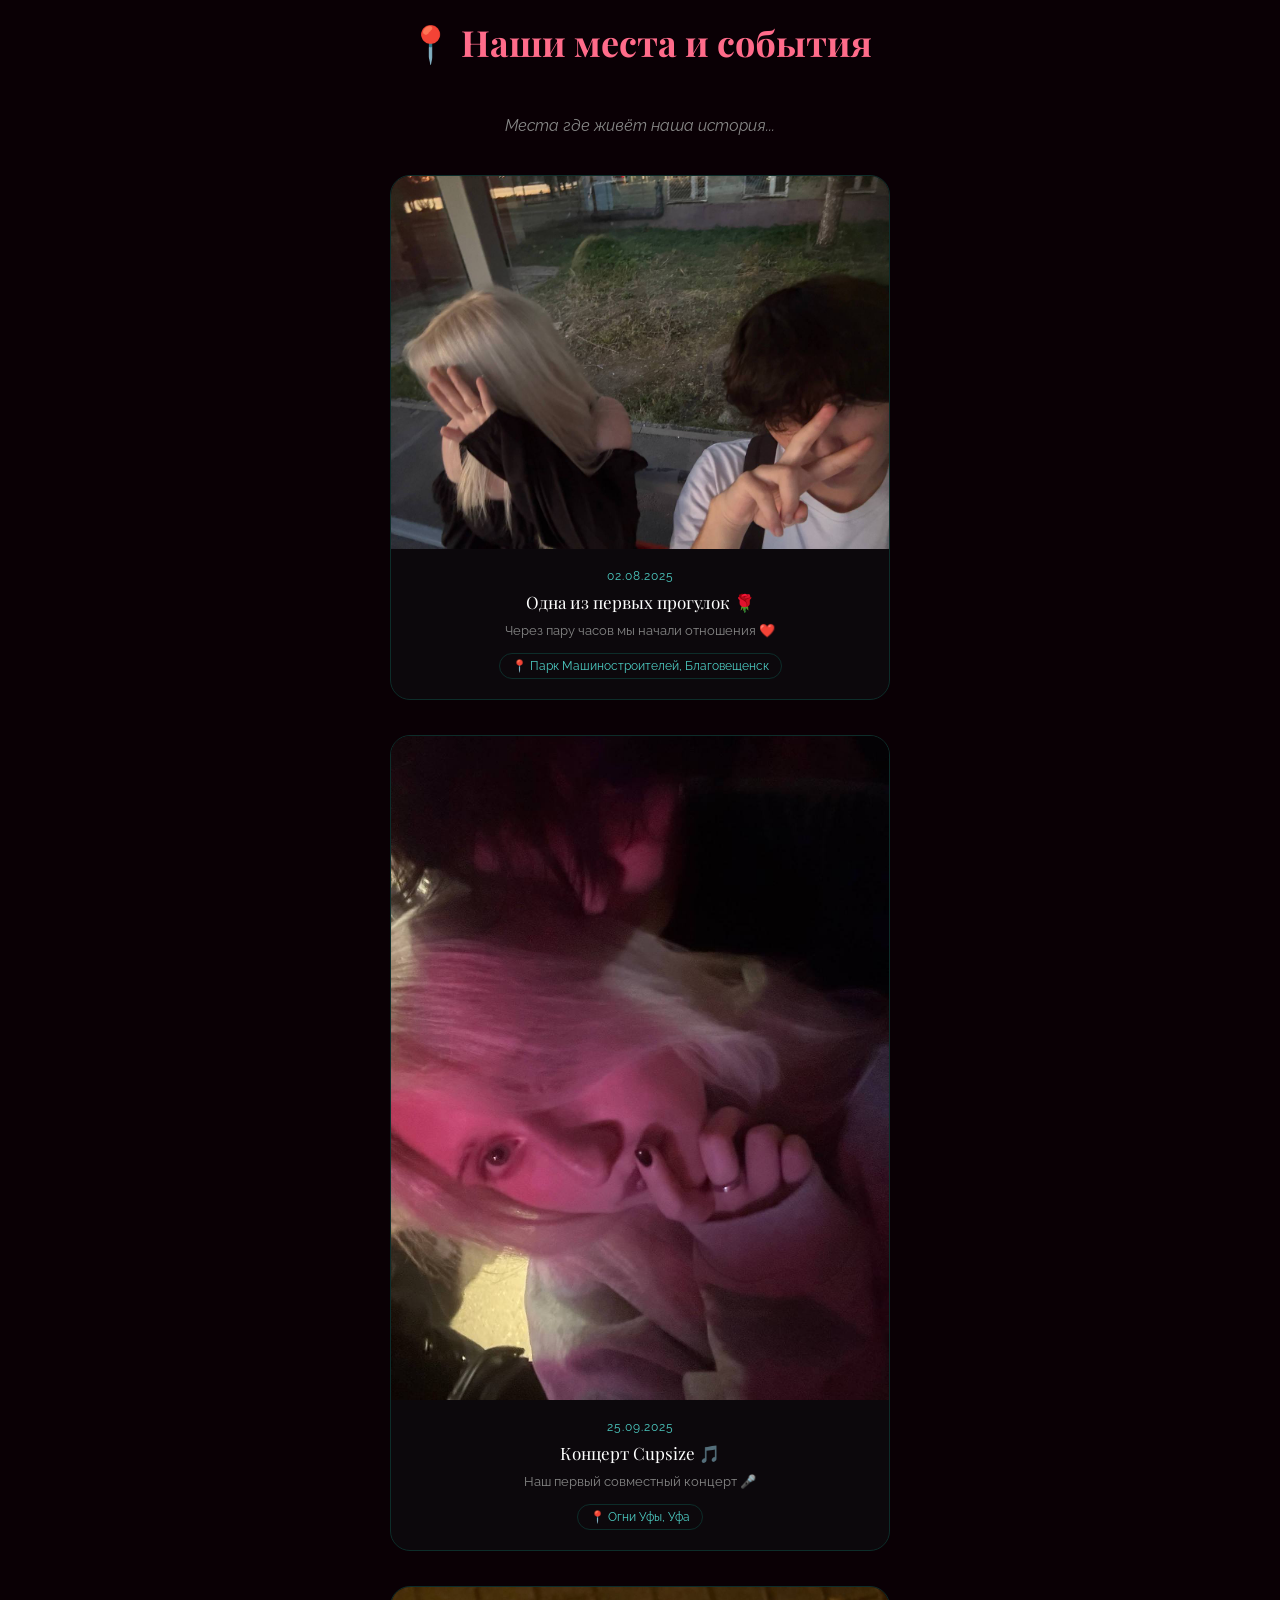
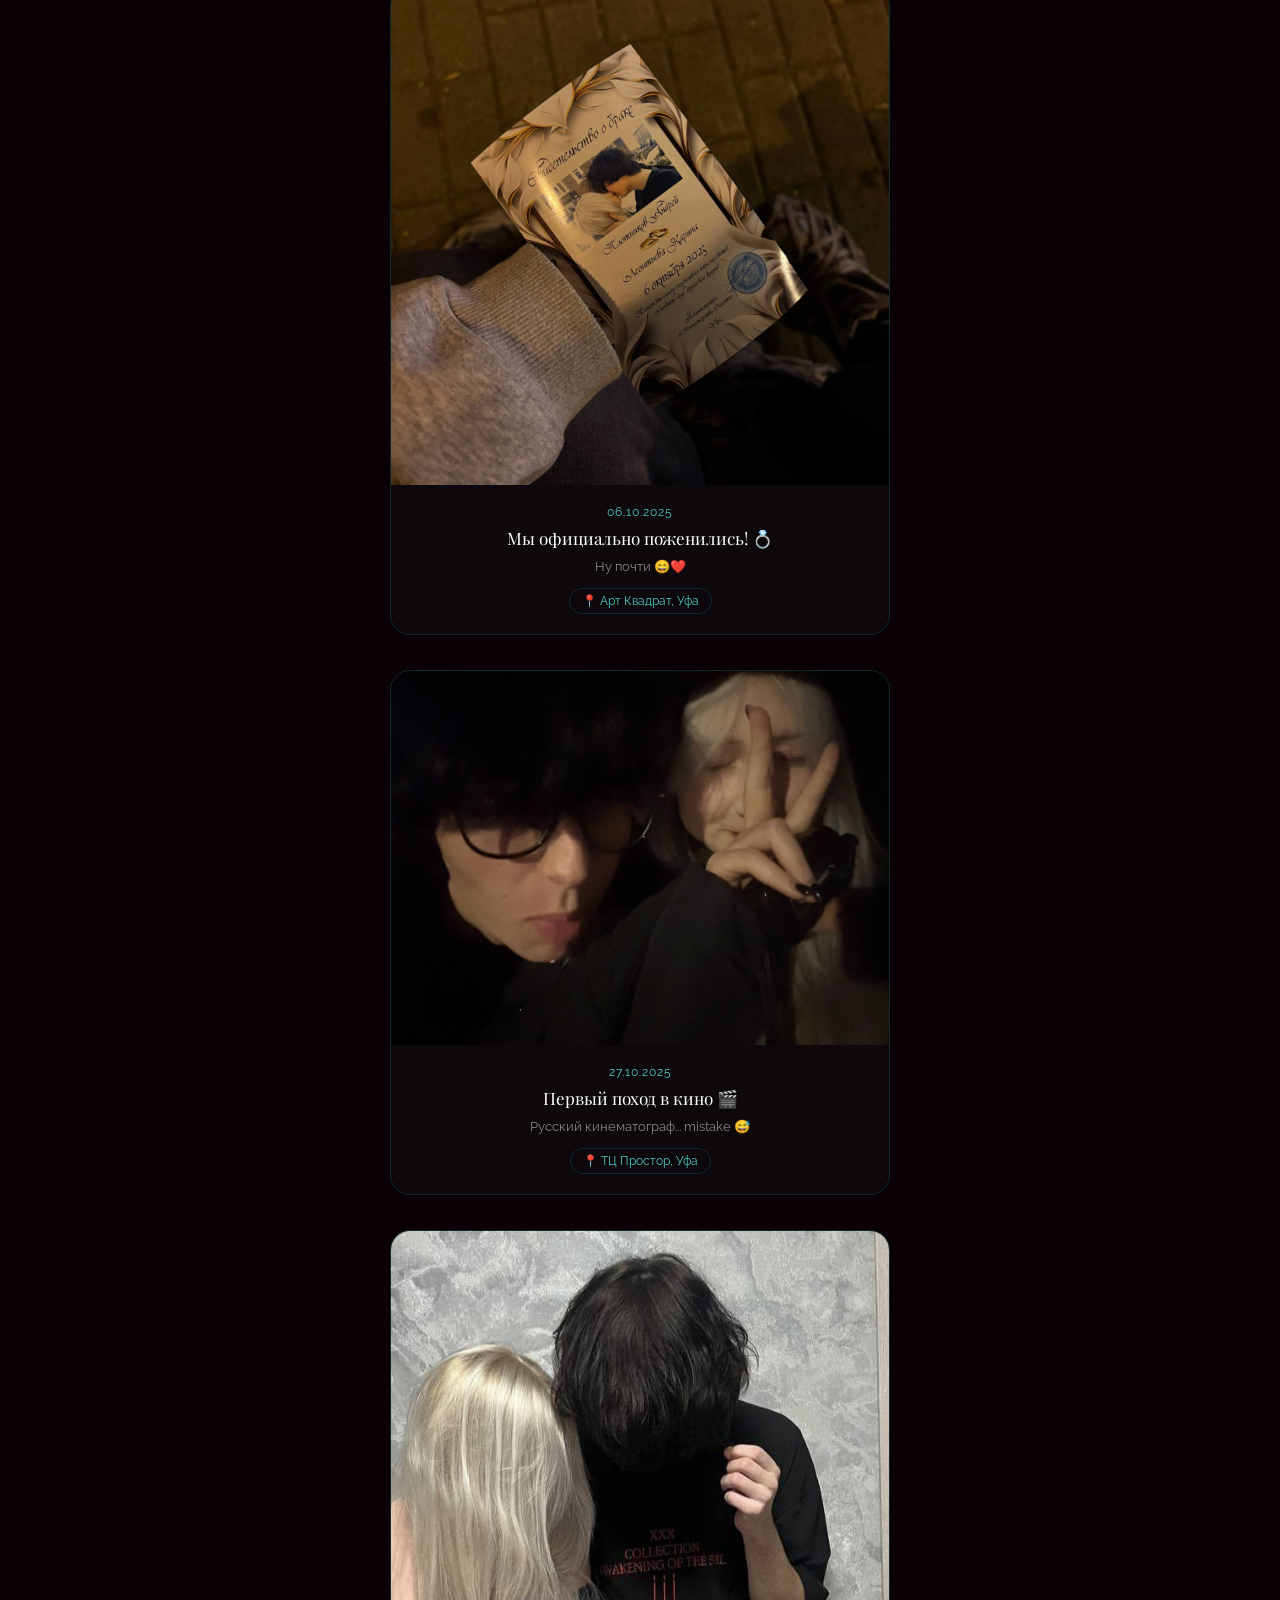
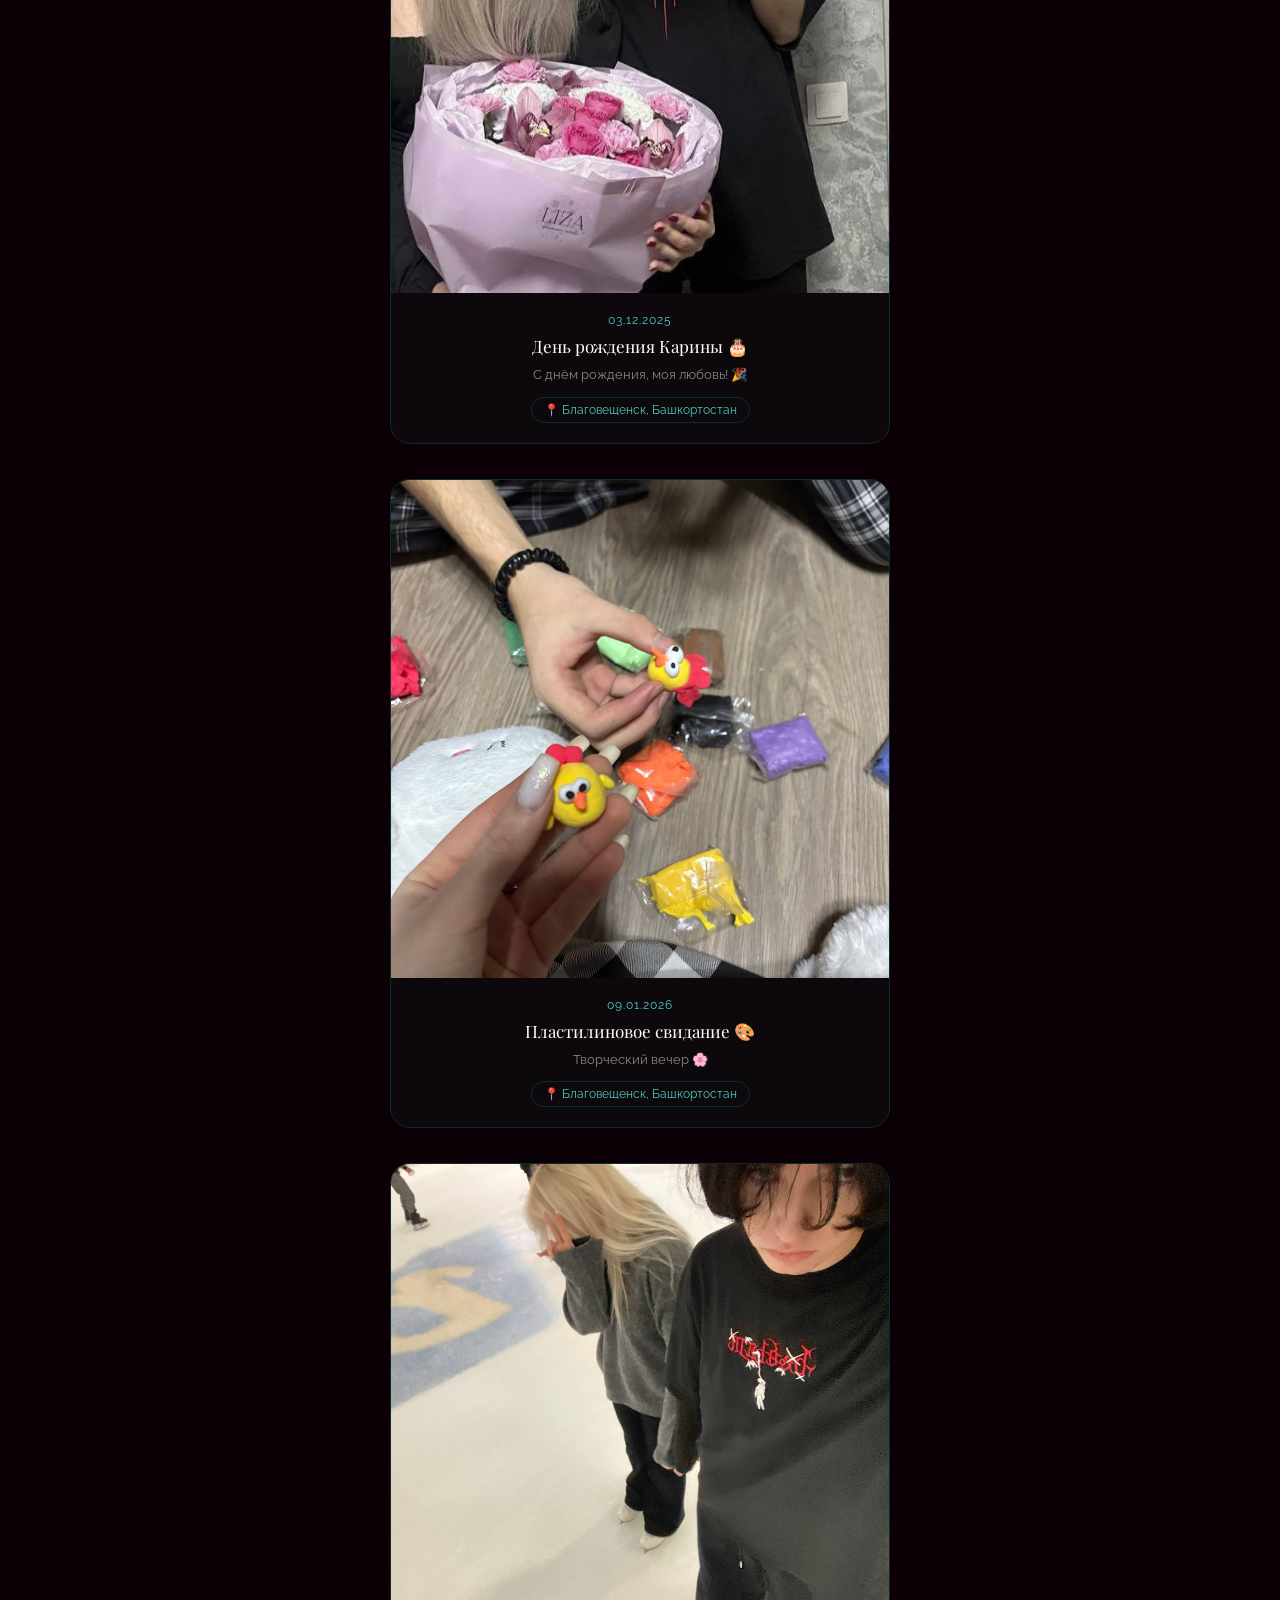
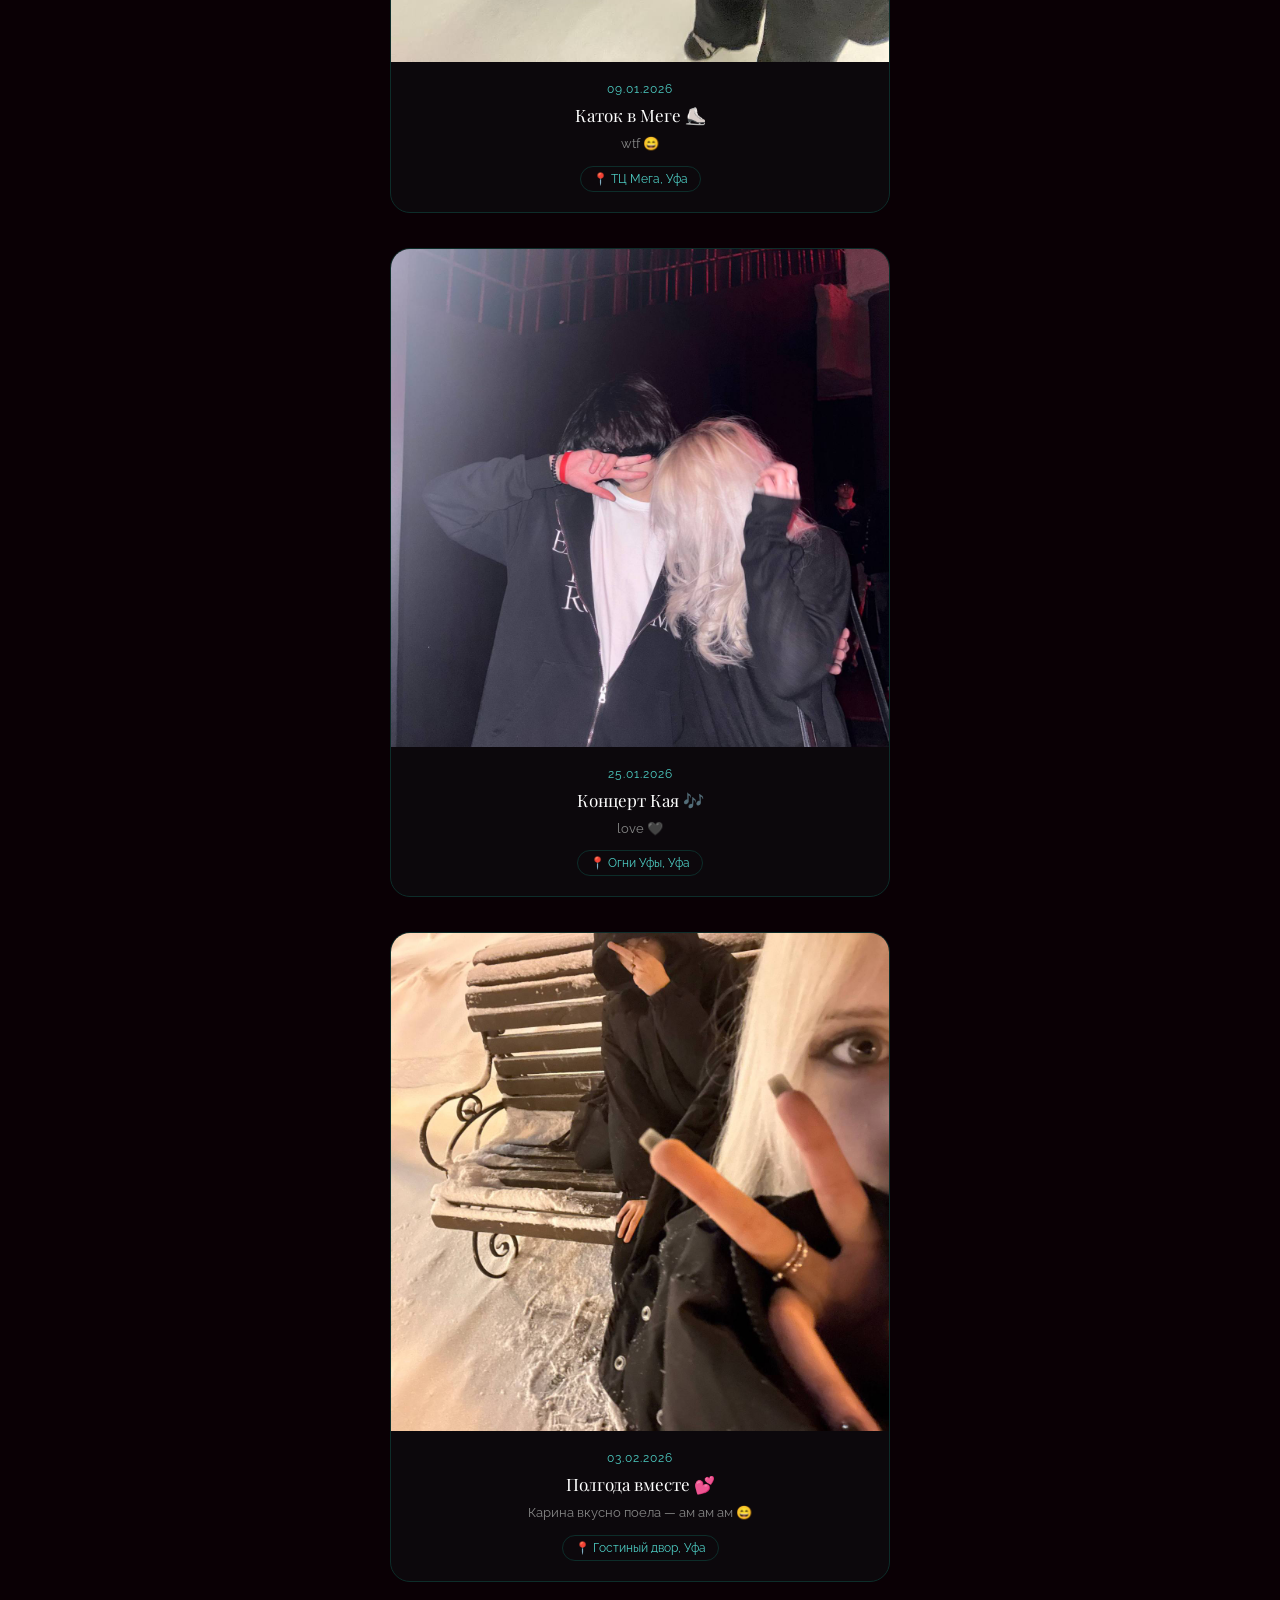
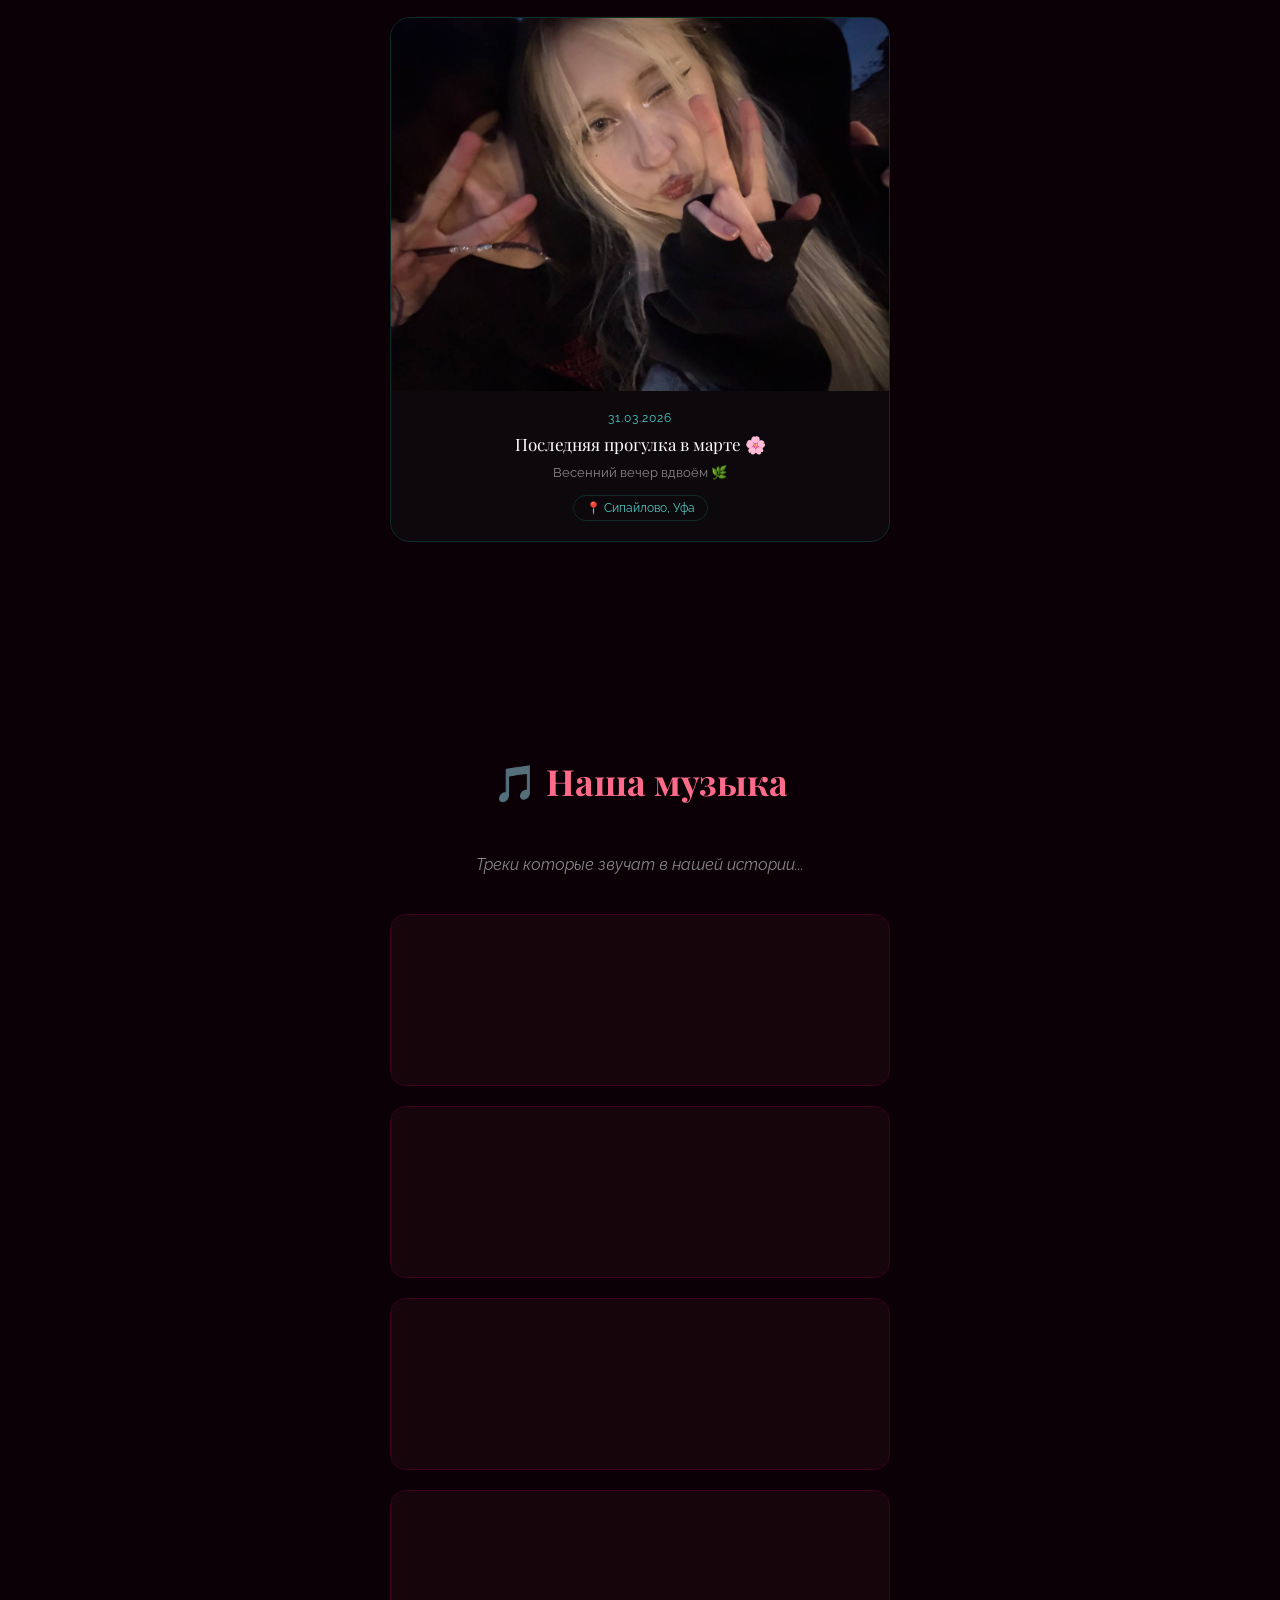
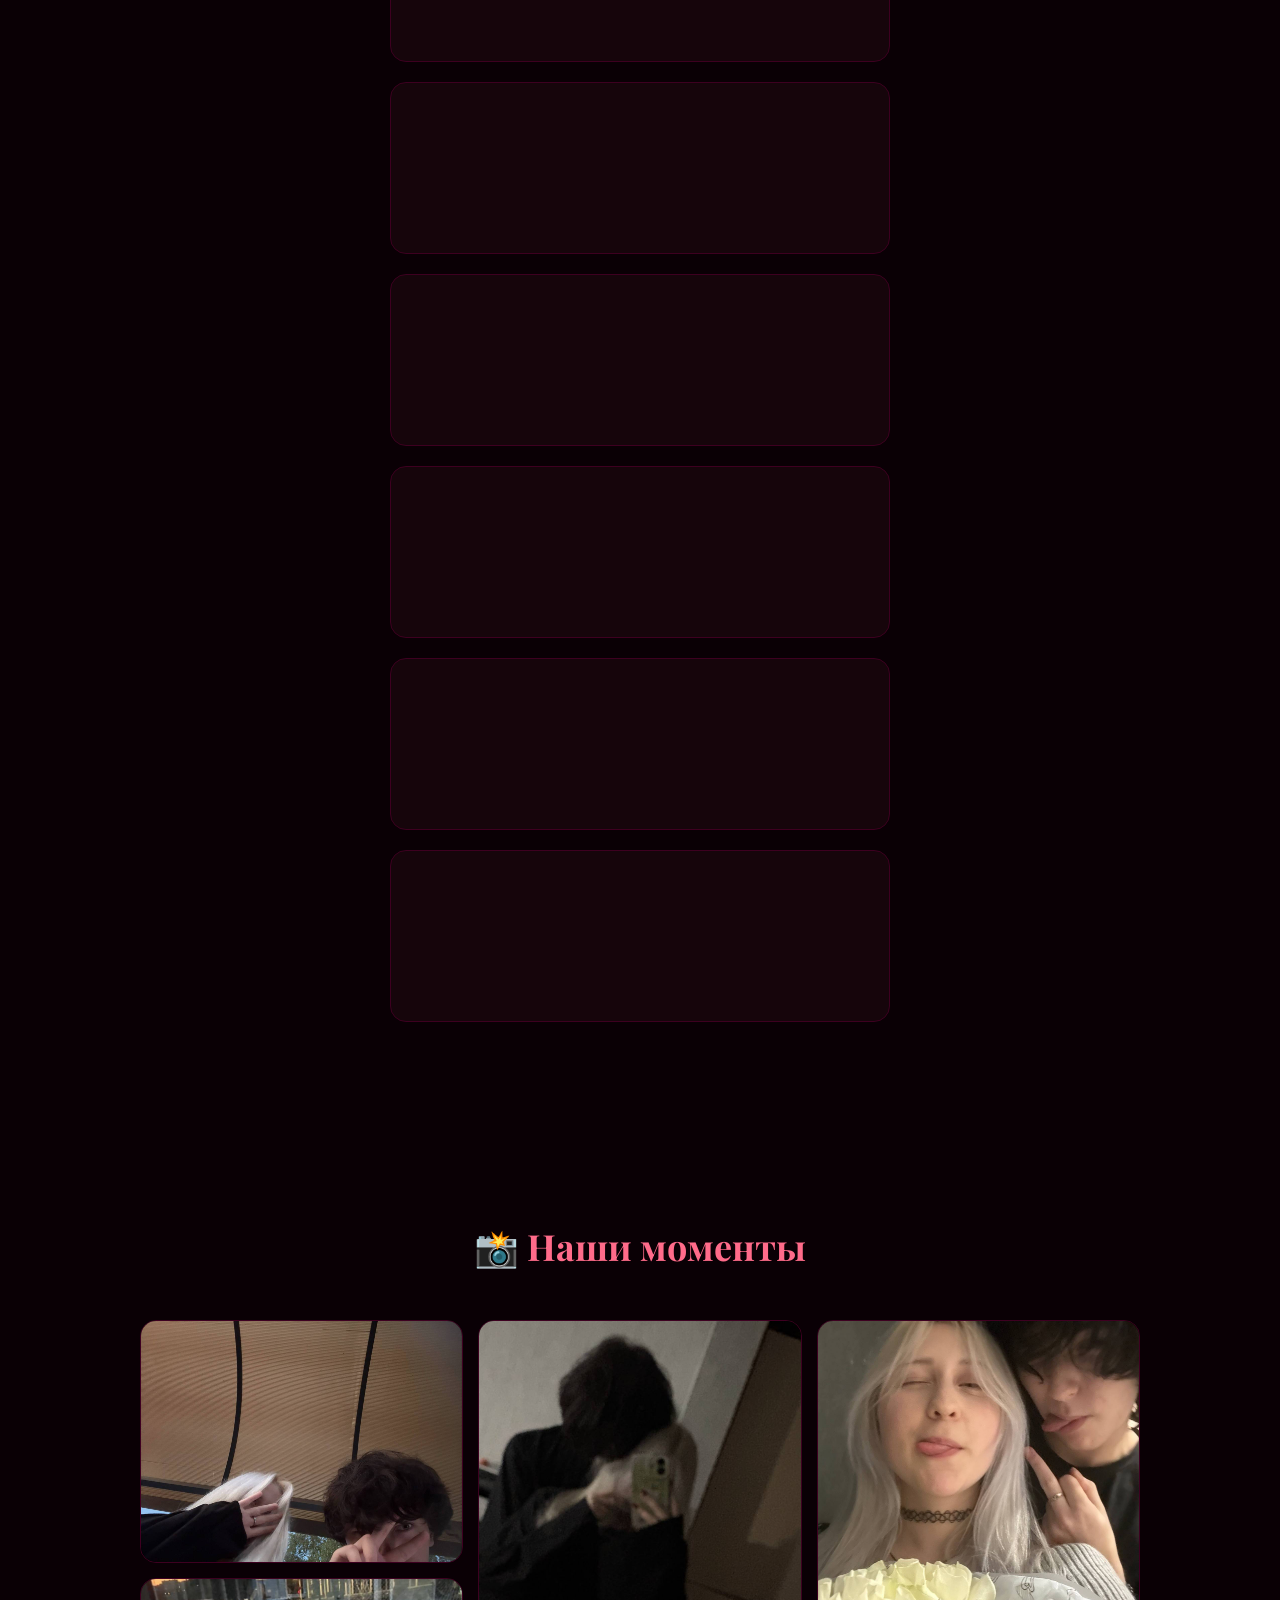
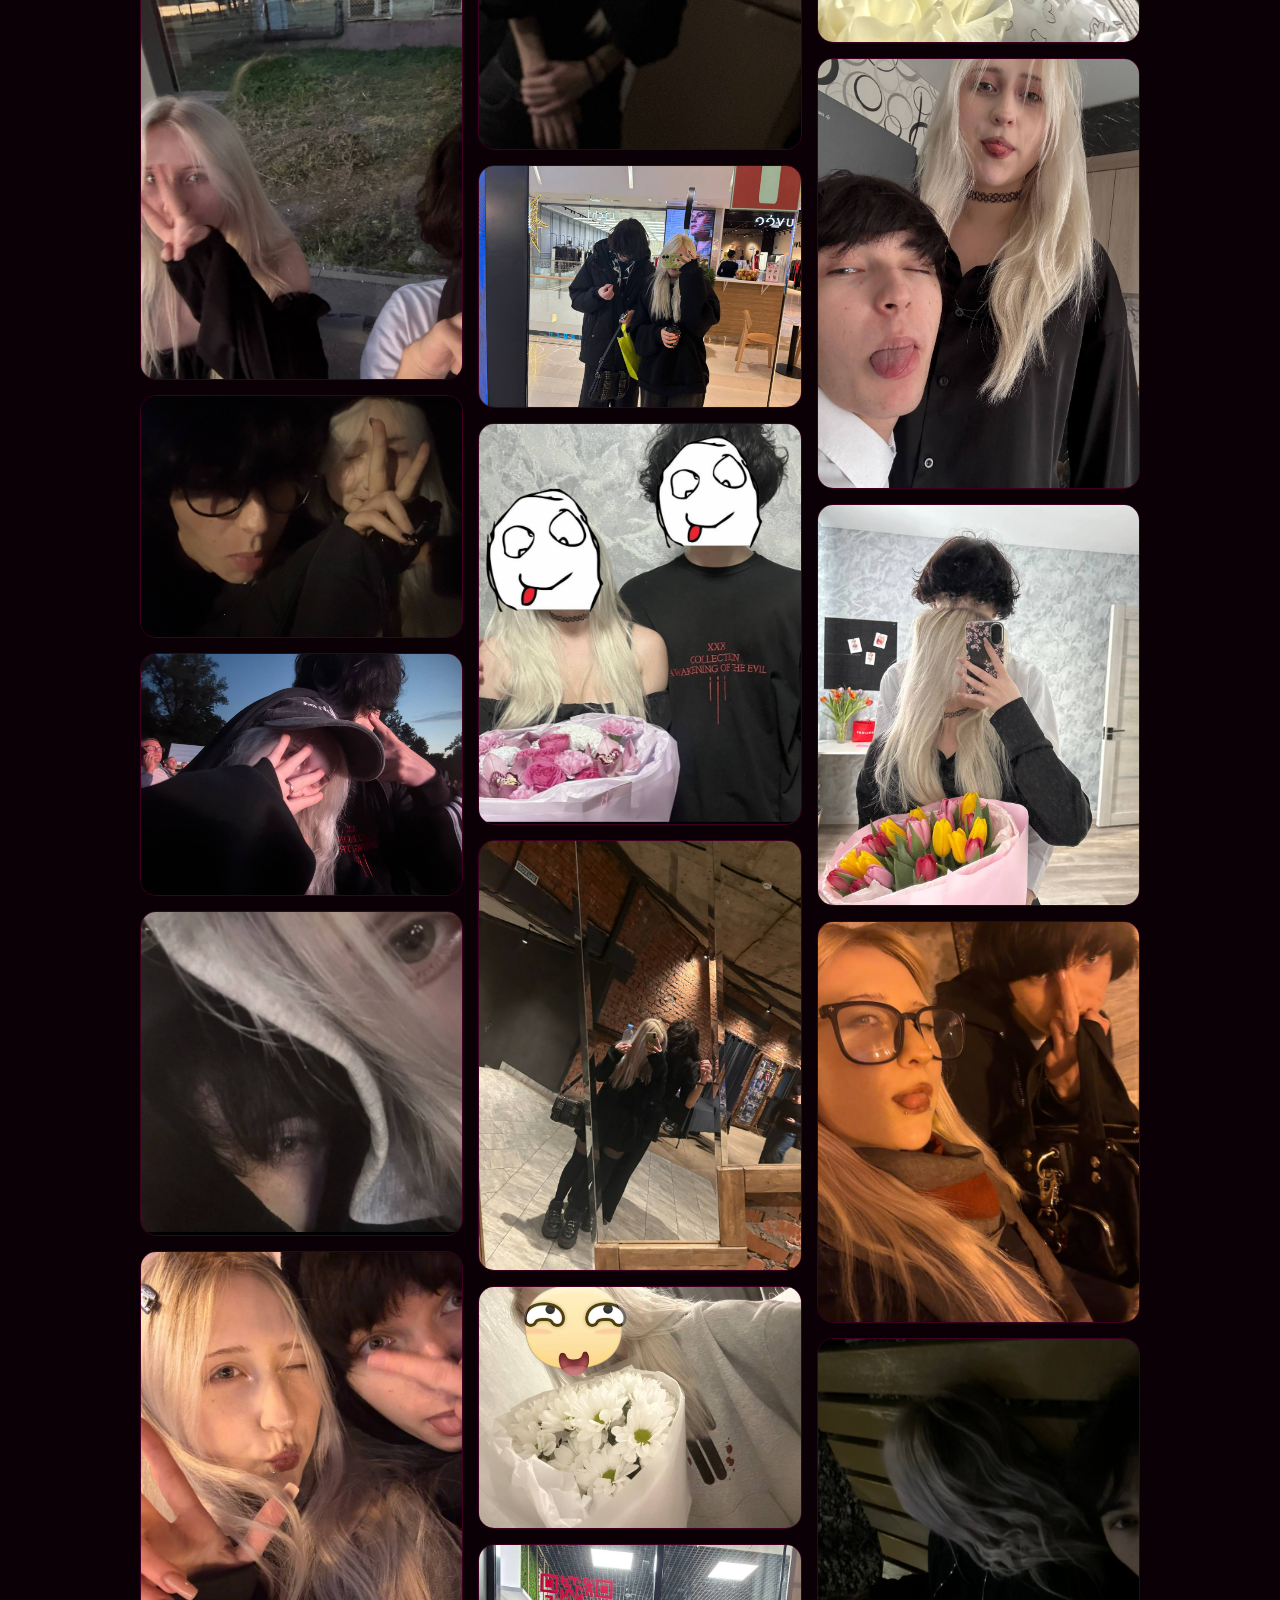
==== commit 344278a0: "otkaaaaat" ====
--- a/templates/index.html
+++ b/templates/index.html
@@ -1,138 +1,752 @@
 <!DOCTYPE html>
 <html lang="ru">
 <head>
-  <meta charset="UTF-8"/>
-  <meta name="viewport" content="width=device-width, initial-scale=1.0"/>
-  <title>Привет Любимая</title>
-  <link href="https://fonts.googleapis.com/css2?family=Playfair+Display:ital,wght@0,400;0,700;1,400&family=Raleway:wght@300;400;600&family=Cormorant+Garamond:ital,wght@0,300;1,300;1,400&display=swap" rel="stylesheet"/>
-  <style>
-    *, *::before, *::after { margin: 0; padding: 0; box-sizing: border-box; }
-
-    body {
-      background: #0a0005;
-      color: #eee;
-      font-family: 'Raleway', sans-serif;
-      min-height: 100vh;
-      display: flex;
-      align-items: center;
-      justify-content: center;
-      overflow: hidden;
-    }
-
-    /* Subtle static grain texture */
-    body::before {
-      content: '';
-      position: fixed;
-      inset: 0;
-      background-image: url("data:image/svg+xml,%3Csvg viewBox='0 0 200 200' xmlns='http://www.w3.org/2000/svg'%3E%3Cfilter id='n'%3E%3CfeTurbulence type='fractalNoise' baseFrequency='0.9' numOctaves='4' stitchTiles='stitch'/%3E%3C/filter%3E%3Crect width='100%25' height='100%25' filter='url(%23n)' opacity='0.04'/%3E%3C/svg%3E");
-      pointer-events: none;
-      z-index: 0;
-      opacity: 0.4;
-    }
-
-    /* Soft static glow in corners */
-    body::after {
-      content: '';
-      position: fixed;
-      inset: 0;
-      background:
-        radial-gradient(ellipse 60% 50% at 15% 20%, rgba(255,107,138,0.07) 0%, transparent 70%),
-        radial-gradient(ellipse 50% 40% at 85% 80%, rgba(100,0,40,0.12) 0%, transparent 70%);
-      pointer-events: none;
-      z-index: 0;
-    }
-
-    /* Card */
-    .card {
-      position: relative;
-      z-index: 10;
-      text-align: center;
-      max-width: 600px;
-      width: 90vw;
-      padding: 64px 60px 56px;
-      background: rgba(13, 0, 8, 0.7);
-      border: 1px solid rgba(255, 107, 138, 0.35);
-      border-radius: 12px;
-      box-shadow:
-        0 0 60px rgba(255, 107, 138, 0.12),
-        0 0 120px rgba(255, 107, 138, 0.05),
-        inset 0 0 40px rgba(255, 107, 138, 0.03);
-      backdrop-filter: blur(20px);
-      animation: fadeUp 1s cubic-bezier(.22,1,.36,1) both;
-    }
-
-    /* Inner border detail */
-    .card::before {
-      content: '';
-      position: absolute;
-      inset: 8px;
-      border: 1px solid rgba(255, 107, 138, 0.12);
-      border-radius: 6px;
-      pointer-events: none;
-    }
-
-    @keyframes fadeUp {
-      from { opacity: 0; transform: translateY(30px); }
-      to   { opacity: 1; transform: translateY(0); }
-    }
-
-    .pre-label {
-      font-family: 'Raleway', sans-serif;
-      font-size: 11px;
-      letter-spacing: 3px;
-      text-transform: uppercase;
-      color: #888;
-      margin-bottom: 28px;
-      animation: fadeUp 1s .15s both;
-    }
-
-    .main-text {
-      font-family: 'Playfair Display', serif;
-      font-size: clamp(2.2rem, 6vw, 3.8rem);
-      font-weight: 400;
-      color: #fff;
-      line-height: 1.25;
-      margin-bottom: 10px;
-      text-shadow: 0 2px 20px rgba(0,0,0,0.5);
-      animation: fadeUp 1s .25s both;
-    }
-
-    .main-text span {
-      color: #ff6b8a;
-      font-style: italic;
-    }
-
-    .sub-text {
-      font-family: 'Playfair Display', serif;
-      font-size: clamp(1.5rem, 4vw, 2.4rem);
-      font-weight: 400;
-      font-style: italic;
-      color: #ff6b8a;
-      margin-bottom: 36px;
-      animation: fadeUp 1s .35s both;
-    }
-
-    .divider {
-      width: 60px;
-      height: 1px;
-      background: linear-gradient(90deg, transparent, #ff6b8a, transparent);
-      margin: 0 auto 36px;
-      animation: fadeUp 1s .45s both;
-    }
-
-    @media (max-width: 480px) {
-      .card { padding: 48px 28px 44px; }
-    }
-  </style>
+    <meta charset="UTF-8">
+    <meta name="viewport" content="width=device-width, initial-scale=1.0, maximum-scale=1.0">
+    <title>Андрей & Карина ❤️</title>
+    <link rel="icon" type="image/x-icon" href="/static/favicon.ico">
+    <link rel="stylesheet" href="/static/style.css">
+    <link href="https://fonts.googleapis.com/css2?family=Playfair+Display:ital,wght@0,400;0,700;1,400&family=Raleway:wght@300;400;600&family=Great+Vibes&family=Cormorant+Garamond:ital,wght@0,300;0,400;0,600;1,300;1,400&display=swap" rel="stylesheet">
+    <!-- Yandex Autoplacement 19079168 -->
+<script src="https://yandex.ru/ads/system/context.js" async></script>
+<script data-page-id="19079168" src="https://yandex.ru/ads/system/ap-loader.js" async></script>
 </head>
 <body>
 
-  <div class="card">
-    <p class="pre-label">сообщение для тебя</p>
-    <h1 class="main-text">Привет, <span>Любимая!</span></h1>
-    <p class="sub-text">Скинь сисечки! ?</p>
-    <div class="divider"></div>
-  </div>
-
+    <div id="loader">
+        <canvas id="stars-canvas"></canvas>
+        <div class="loader-content">
+            <svg class="writing-svg" viewBox="0 0 500 120" xmlns="http://www.w3.org/2000/svg">
+                <text x="50%" y="80" text-anchor="middle"
+                    font-family="'Cormorant Garamond', serif"
+                    font-size="72" fill="none"
+                    stroke="#ff6b8a" stroke-width="1.5"
+                    stroke-dasharray="1000" stroke-dashoffset="1000"
+                    id="writing-text">Андрей & Карина</text>
+            </svg>
+            <div class="loader-heart" id="loader-heart">❤️</div>
+            <div class="loader-date" id="loader-date">03.08.2025</div>
+        </div>
+    </div>
+
+    <div id="particles"></div>
+    <canvas id="bg-stars"></canvas>
+
+    <nav>
+        <div class="logo">А ♥ К</div>
+        <div class="burger" onclick="toggleMenu()">☰</div>
+        <ul id="nav-menu">
+            <li><a href="#home" onclick="toggleMenu()">Главная</a></li>
+            <li><a href="#letter" onclick="toggleMenu()">Письмо</a></li>
+            <li><a href="#history" onclick="toggleMenu()">История</a></li>
+            <li><a href="#love" onclick="toggleMenu()">Люблю тебя</a></li>
+            <li><a href="#stats" onclick="toggleMenu()">Цифры</a></li>
+            <li><a href="#plans" onclick="toggleMenu()">Планы</a></li>
+            <li><a href="#places" onclick="toggleMenu()">Места</a></li>
+            <li><a href="#music" onclick="toggleMenu()">Музыка</a></li>
+            <li><a href="#gallery" onclick="toggleMenu()">Фото</a></li>
+        </ul>
+    </nav>
+
+    <section class="section fullscreen" id="home">
+        <div class="slideshow">
+            <div class="slide" style="background-image: url('/static/images/photo1.jpg')"></div>
+            <div class="slide" style="background-image: url('/static/images/photo2.jpg')"></div>
+            <div class="slide" style="background-image: url('/static/images/photo3.jpg')"></div>
+            <div class="slide" style="background-image: url('/static/images/photo4.jpg')"></div>
+            <div class="slide" style="background-image: url('/static/images/photo5.jpg')"></div>
+            <div class="slide" style="background-image: url('/static/images/photo34.jpg')"></div>
+            <div class="slide" style="background-image: url('/static/images/photo35.jpg')"></div>
+            <div class="slide" style="background-image: url('/static/images/photo36.jpg')"></div>
+            <div class="slide" style="background-image: url('/static/images/photo37.jpg')"></div>
+            <div class="slide" style="background-image: url('/static/images/photo38.jpg')"></div>
+            <div class="slide" style="background-image: url('/static/images/photo39.jpg')"></div>
+        </div>
+        <div class="slideshow-overlay"></div>
+        <div class="hero-content">
+            <p class="pre-title">с 3 августа 2025 года 🌹</p>
+            <h1>Андрей <span>&</span> Карина</h1>
+            <p class="subtitle" id="typewriter"></p>
+            <div class="counter-box">
+                <div class="counter-item"><span id="days">0</span><small>дней</small></div>
+                <div class="counter-item"><span id="hours">0</span><small>часов</small></div>
+                <div class="counter-item"><span id="minutes">0</span><small>минут</small></div>
+                <div class="counter-item"><span id="seconds">0</span><small>секунд</small></div>
+            </div>
+            <a href="#letter" class="scroll-btn">Читать письмо ↓</a>
+        </div>
+    </section>
+
+    <div class="photo-strip">
+        <div class="photo-strip-inner">
+            <div class="strip-item" style="background-image: url('/static/images/photo1.jpg')"></div>
+            <div class="strip-item" style="background-image: url('/static/images/photo2.jpg')"></div>
+            <div class="strip-item" style="background-image: url('/static/images/photo3.jpg')"></div>
+            <div class="strip-item" style="background-image: url('/static/images/photo4.jpg')"></div>
+            <div class="strip-item" style="background-image: url('/static/images/photo5.jpg')"></div>
+            <div class="strip-item" style="background-image: url('/static/images/photo6.jpg')"></div>
+            <div class="strip-item" style="background-image: url('/static/images/photo7.jpg')"></div>
+            <div class="strip-item" style="background-image: url('/static/images/photo8.jpg')"></div>
+            <div class="strip-item" style="background-image: url('/static/images/photo9.jpg')"></div>
+            <div class="strip-item" style="background-image: url('/static/images/photo10.jpg')"></div>
+            <div class="strip-item" style="background-image: url('/static/images/photo11.jpg')"></div>
+            <div class="strip-item" style="background-image: url('/static/images/photo12.jpg')"></div>
+            <div class="strip-item" style="background-image: url('/static/images/photo13.jpg')"></div>
+            <div class="strip-item" style="background-image: url('/static/images/photo14.jpg')"></div>
+            <div class="strip-item" style="background-image: url('/static/images/photo15.jpg')"></div>
+            <div class="strip-item" style="background-image: url('/static/images/photo16.jpg')"></div>
+            <div class="strip-item" style="background-image: url('/static/images/photo17.jpg')"></div>
+            <div class="strip-item" style="background-image: url('/static/images/photo18.jpg')"></div>
+            <div class="strip-item" style="background-image: url('/static/images/photo19.jpg')"></div>
+            <div class="strip-item" style="background-image: url('/static/images/photo20.jpg')"></div>
+            <div class="strip-item" style="background-image: url('/static/images/photo21.jpg')"></div>
+            <div class="strip-item" style="background-image: url('/static/images/photo22.jpg')"></div>
+            <div class="strip-item" style="background-image: url('/static/images/photo23.jpg')"></div>
+            <div class="strip-item" style="background-image: url('/static/images/photo24.jpg')"></div>
+            <div class="strip-item" style="background-image: url('/static/images/photo25.jpg')"></div>
+            <div class="strip-item" style="background-image: url('/static/images/photo26.jpg')"></div>
+            <div class="strip-item" style="background-image: url('/static/images/photo27.jpg')"></div>
+            <div class="strip-item" style="background-image: url('/static/images/photo28.jpg')"></div>
+            <div class="strip-item" style="background-image: url('/static/images/photo29.jpg')"></div>
+            <div class="strip-item" style="background-image: url('/static/images/photo30.jpg')"></div>
+            <div class="strip-item" style="background-image: url('/static/images/photo31.jpg')"></div>
+            <div class="strip-item" style="background-image: url('/static/images/photo32.jpg')"></div>
+            <div class="strip-item" style="background-image: url('/static/images/photo33.jpg')"></div>
+            <div class="strip-item" style="background-image: url('/static/images/photo1.jpg')"></div>
+            <div class="strip-item" style="background-image: url('/static/images/photo2.jpg')"></div>
+            <div class="strip-item" style="background-image: url('/static/images/photo3.jpg')"></div>
+            <div class="strip-item" style="background-image: url('/static/images/photo4.jpg')"></div>
+            <div class="strip-item" style="background-image: url('/static/images/photo5.jpg')"></div>
+            <div class="strip-item" style="background-image: url('/static/images/photo6.jpg')"></div>
+            <div class="strip-item" style="background-image: url('/static/images/photo7.jpg')"></div>
+            <div class="strip-item" style="background-image: url('/static/images/photo8.jpg')"></div>
+            <div class="strip-item" style="background-image: url('/static/images/photo9.jpg')"></div>
+            <div class="strip-item" style="background-image: url('/static/images/photo10.jpg')"></div>
+            <div class="strip-item" style="background-image: url('/static/images/photo11.jpg')"></div>
+            <div class="strip-item" style="background-image: url('/static/images/photo12.jpg')"></div>
+            <div class="strip-item" style="background-image: url('/static/images/photo13.jpg')"></div>
+            <div class="strip-item" style="background-image: url('/static/images/photo14.jpg')"></div>
+            <div class="strip-item" style="background-image: url('/static/images/photo15.jpg')"></div>
+            <div class="strip-item" style="background-image: url('/static/images/photo16.jpg')"></div>
+            <div class="strip-item" style="background-image: url('/static/images/photo17.jpg')"></div>
+            <div class="strip-item" style="background-image: url('/static/images/photo18.jpg')"></div>
+            <div class="strip-item" style="background-image: url('/static/images/photo19.jpg')"></div>
+            <div class="strip-item" style="background-image: url('/static/images/photo20.jpg')"></div>
+            <div class="strip-item" style="background-image: url('/static/images/photo21.jpg')"></div>
+            <div class="strip-item" style="background-image: url('/static/images/photo22.jpg')"></div>
+            <div class="strip-item" style="background-image: url('/static/images/photo23.jpg')"></div>
+            <div class="strip-item" style="background-image: url('/static/images/photo24.jpg')"></div>
+            <div class="strip-item" style="background-image: url('/static/images/photo25.jpg')"></div>
+            <div class="strip-item" style="background-image: url('/static/images/photo26.jpg')"></div>
+            <div class="strip-item" style="background-image: url('/static/images/photo27.jpg')"></div>
+            <div class="strip-item" style="background-image: url('/static/images/photo28.jpg')"></div>
+            <div class="strip-item" style="background-image: url('/static/images/photo29.jpg')"></div>
+            <div class="strip-item" style="background-image: url('/static/images/photo30.jpg')"></div>
+            <div class="strip-item" style="background-image: url('/static/images/photo31.jpg')"></div>
+            <div class="strip-item" style="background-image: url('/static/images/photo32.jpg')"></div>
+            <div class="strip-item" style="background-image: url('/static/images/photo33.jpg')"></div>
+            <div class="strip-item" style="background-image: url('/static/images/photo34.jpg')"></div>
+            <div class="strip-item" style="background-image: url('/static/images/photo35.jpg')"></div>
+            <div class="strip-item" style="background-image: url('/static/images/photo36.jpg')"></div>
+            <div class="strip-item" style="background-image: url('/static/images/photo37.jpg')"></div>
+            <div class="strip-item" style="background-image: url('/static/images/photo38.jpg')"></div>
+            <div class="strip-item" style="background-image: url('/static/images/photo39.jpg')"></div>
+        </div>
+    </div>
+
+    <div class="music-bar">
+        <div class="music-bar-inner">
+            <span class="music-label">🎵 Наша песня — Cupsize — Минус Плюс</span>
+            <div class="custom-player">
+                <button class="play-btn" id="playBtn" onclick="togglePlay()">▶</button>
+                <div class="player-info">
+                    <div class="player-title">Cupsize — Минус Плюс</div>
+                    <div class="player-progress" onclick="seekAudio(event)" id="progressBar">
+                        <div class="player-progress-fill" id="progressFill"></div>
+                    </div>
+                </div>
+                <div class="player-time" id="playerTime">0:00</div>
+                <audio id="mainAudio" src="/static/song.mp3"></audio>
+            </div>
+        </div>
+    </div>
+
+    <section class="section" id="history">
+        <div class="section-inner">
+            <h2 class="section-title">📖 Наша история</h2>
+            <div class="timeline">
+                <div class="timeline-item">
+                    <div class="timeline-dot">💬</div>
+                    <div class="timeline-text"><h3>7 июля 2025</h3><p>Начало нашей переписки в Telegram — с этого всё и началось 🌸</p></div>
+                </div>
+                <div class="timeline-item">
+                    <div class="timeline-dot">🚶</div>
+                    <div class="timeline-text"><h3>30 июля 2025</h3><p>Первая совместная прогулка — я увидел тебя и понял что ты особенная ✨</p></div>
+                </div>
+                <div class="timeline-item">
+                    <div class="timeline-dot">❤️</div>
+                    <div class="timeline-text"><h3>3 августа 2025</h3><p>Очень важная дата — именно в этот день мы начали наши с тобой отношения 🌹</p></div>
+                </div>
+                <div class="timeline-item">
+                    <div class="timeline-dot">🎉</div>
+                    <div class="timeline-text"><h3>3 сентября 2025</h3><p>Первый месяц наших отношений — и это только начало! 🥂</p></div>
+                </div>
+                <div class="timeline-item">
+                    <div class="timeline-dot">💫</div>
+                    <div class="timeline-text"><h3>3 февраля 2026</h3><p>Наши с тобой полгода вместе — каждый день с тобой бесценен 💕</p></div>
+                </div>
+                <div class="timeline-item timeline-item-future">
+                    <div class="timeline-dot">∞</div>
+                    <div class="timeline-text"><h3>Продолжение следует...</h3><p>Наша с тобой история так и будет дополняться вплоть до смерти наших душ 🌙</p></div>
+                </div>
+            </div>
+        </div>
+    </section>
+
+    <section class="section" id="love">
+        <div class="section-inner">
+            <h2 class="section-title">💕 Почему я люблю тебя</h2>
+            <p class="love-subtitle">Карина, вот лишь часть причин...</p>
+            <div class="love-grid">
+                <div class="love-card"><div class="love-icon">🤗</div><p>За твою поддержку</p></div>
+                <div class="love-card"><div class="love-icon">😊</div><p>За твою улыбку</p></div>
+                <div class="love-card"><div class="love-icon">👁️</div><p>За твои красивые глаза</p></div>
+                <div class="love-card"><div class="love-icon">✨</div><p>За твоё прекрасное тело</p></div>
+                <div class="love-card"><div class="love-icon">💝</div><p>За твою любовь ко мне</p></div>
+                <div class="love-card"><div class="love-icon">🎵</div><p>За твой прекрасный голос</p></div>
+                <div class="love-card"><div class="love-icon">😄</div><p>За твой прекрасный смех</p></div>
+                <div class="love-card"><div class="love-icon">💫</div><p>За нашу прекрасную любовь</p></div>
+                <div class="love-card"><div class="love-icon">🌹</div><p>За наши прекрасные чувства</p></div>
+                <div class="love-card"><div class="love-icon">💆</div><p>За твои волосы</p></div>
+                <div class="love-card"><div class="love-icon">🦋</div><p>За твою личность</p></div>
+                <div class="love-card love-card-wide"><div class="love-icon">❤️</div><p>я люблю тебя всю и ту какая ты есть!</p></div>
+            </div>
+        </div>
+    </section>
+
+    <section class="section" id="stats">
+        <div class="section-inner">
+            <h2 class="section-title">🔢 Наши цифры</h2>
+            <p class="love-subtitle">Всё что есть между нами</p>
+            <div class="stats-grid">
+                <div class="stat-card"><div class="stat-number" id="stat-days">0</div><div class="stat-label">дней вместе</div></div>
+                <div class="stat-card"><div class="stat-number">∞</div><div class="stat-label">сообщений</div></div>
+                <div class="stat-card"><div class="stat-number">∞</div><div class="stat-label">встреч</div></div>
+                <div class="stat-card"><div class="stat-number">∞</div><div class="stat-label">поцелуев</div></div>
+                <div class="stat-card"><div class="stat-number">∞</div><div class="stat-label">объятий</div></div>
+                <div class="stat-card stat-card-wide"><div class="stat-number">∞</div><div class="stat-label">раз сказано "я тебя люблю" ❤️</div></div>
+            </div>
+        </div>
+    </section>
+
+    <section class="section" id="plans">
+        <div class="section-inner">
+            <h2 class="section-title">🌟 Наши планы</h2>
+            <p class="love-subtitle">То что ждёт нас впереди...</p>
+            <div class="plans-grid">
+                <div class="plan-card"><div class="plan-icon">😊</div><div class="plan-text">Прожить счастливую жизнь</div><div class="plan-check">🤍</div></div>
+                <div class="plan-card"><div class="plan-icon">💑</div><div class="plan-text">Поддерживать хорошие отношения</div><div class="plan-check">🤍</div></div>
+                <div class="plan-card"><div class="plan-icon">🐱</div><div class="plan-text">Завести котёнка</div><div class="plan-check">🤍</div></div>
+                <div class="plan-card plan-card-future"><div class="plan-icon">🔮</div><div class="plan-text">Остальное в будущем...</div><div class="plan-check">✨</div></div>
+            </div>
+        </div>
+    </section>
+
+    <!-- Наши места -->
+    <section class="section" id="places">
+        <div class="section-inner">
+            <h2 class="section-title">📍 Наши места и события</h2>
+            <p class="love-subtitle">Места где живёт наша история...</p>
+            <div class="places-grid-cards">
+
+                <div class="place-event-card">
+                    <div class="place-event-img-wrap"><img src="/static/images/1progylka.jpg" alt="прогулка"></div>
+                    <div class="place-event-body">
+                        <div class="place-event-date">02.08.2025</div>
+                        <div class="place-event-title">Одна из первых прогулок 🌹</div>
+                        <div class="place-event-desc">Через пару часов мы начали отношения ❤️</div>
+                        <a class="place-event-geo" href="https://yandex.ru/maps/?text=Парк+Машиностроителей,Благовещенск,Башкортостан" target="_blank">📍 Парк Машиностроителей, Благовещенск</a>
+                    </div>
+                </div>
+
+                <div class="place-event-card">
+                    <div class="place-event-img-wrap"><img src="/static/images/cupsize25.jpg" alt="концерт"></div>
+                    <div class="place-event-body">
+                        <div class="place-event-date">25.09.2025</div>
+                        <div class="place-event-title">Концерт Cupsize 🎵</div>
+                        <div class="place-event-desc">Наш первый совместный концерт 🎤</div>
+                        <a class="place-event-geo" href="https://yandex.ru/maps/?text=Огни+Уфы,Уфа" target="_blank">📍 Огни Уфы, Уфа</a>
+                    </div>
+                </div>
+
+                <div class="place-event-card">
+                    <div class="place-event-img-wrap"><img src="/static/images/svadba.jpg" alt="свадьба"></div>
+                    <div class="place-event-body">
+                        <div class="place-event-date">06.10.2025</div>
+                        <div class="place-event-title">Мы официально поженились! 💍</div>
+                        <div class="place-event-desc">Ну почти 😄❤️</div>
+                        <a class="place-event-geo" href="https://yandex.ru/maps/?text=Арт+Квадрат,Уфа" target="_blank">📍 Арт Квадрат, Уфа</a>
+                    </div>
+                </div>
+
+                <div class="place-event-card">
+                    <div class="place-event-img-wrap"><img src="/static/images/kino.jpg" alt="кино"></div>
+                    <div class="place-event-body">
+                        <div class="place-event-date">27.10.2025</div>
+                        <div class="place-event-title">Первый поход в кино 🎬</div>
+                        <div class="place-event-desc">Русский кинематограф... mistake 😅</div>
+                        <a class="place-event-geo" href="https://yandex.ru/maps/?text=ТЦ+Простор,Уфа" target="_blank">📍 ТЦ Простор, Уфа</a>
+                    </div>
+                </div>
+
+                <div class="place-event-card">
+                    <div class="place-event-img-wrap"><img src="/static/images/dr.jpg" alt="др"></div>
+                    <div class="place-event-body">
+                        <div class="place-event-date">03.12.2025</div>
+                        <div class="place-event-title">День рождения Карины 🎂</div>
+                        <div class="place-event-desc">С днём рождения, моя любовь! 🎉</div>
+                        <a class="place-event-geo" href="https://yandex.ru/maps/?text=Благовещенск,Башкортостан" target="_blank">📍 Благовещенск, Башкортостан</a>
+                    </div>
+                </div>
+
+                <div class="place-event-card">
+                    <div class="place-event-img-wrap"><img src="/static/images/svidanie.jpg" alt="свидание"></div>
+                    <div class="place-event-body">
+                        <div class="place-event-date">09.01.2026</div>
+                        <div class="place-event-title">Пластилиновое свидание 🎨</div>
+                        <div class="place-event-desc">Творческий вечер 🌸</div>
+                        <a class="place-event-geo" href="https://yandex.ru/maps/?text=Благовещенск,Башкортостан" target="_blank">📍 Благовещенск, Башкортостан</a>
+                    </div>
+                </div>
+
+                <div class="place-event-card">
+                    <div class="place-event-img-wrap"><img src="/static/images/katok.jpg" alt="каток"></div>
+                    <div class="place-event-body">
+                        <div class="place-event-date">09.01.2026</div>
+                        <div class="place-event-title">Каток в Меге ⛸️</div>
+                        <div class="place-event-desc">wtf 😄</div>
+                        <a class="place-event-geo" href="https://yandex.ru/maps/?text=ТЦ+Мега,Уфа" target="_blank">📍 ТЦ Мега, Уфа</a>
+                    </div>
+                </div>
+
+                <div class="place-event-card">
+                    <div class="place-event-img-wrap"><img src="/static/images/kay25.jpg" alt="кай"></div>
+                    <div class="place-event-body">
+                        <div class="place-event-date">25.01.2026</div>
+                        <div class="place-event-title">Концерт Кая 🎶</div>
+                        <div class="place-event-desc">love 🖤</div>
+                        <a class="place-event-geo" href="https://yandex.ru/maps/?text=Огни+Уфы,Уфа" target="_blank">📍 Огни Уфы, Уфа</a>
+                    </div>
+                </div>
+
+                <div class="place-event-card">
+                    <div class="place-event-img-wrap"><img src="/static/images/polgoda.jpg" alt="полгода"></div>
+                    <div class="place-event-body">
+                        <div class="place-event-date">03.02.2026</div>
+                        <div class="place-event-title">Полгода вместе 💕</div>
+                        <div class="place-event-desc">Карина вкусно поела — ам ам ам 😄</div>
+                        <a class="place-event-geo" href="https://yandex.ru/maps/?text=Гостиный+двор,Уфа" target="_blank">📍 Гостиный двор, Уфа</a>
+                    </div>
+                </div>
+
+                <div class="place-event-card">
+                    <div class="place-event-img-wrap"><img src="/static/images/last.jpg" alt="прогулка"></div>
+                    <div class="place-event-body">
+                        <div class="place-event-date">31.03.2026</div>
+                        <div class="place-event-title">Последняя прогулка в марте 🌸</div>
+                        <div class="place-event-desc">Весенний вечер вдвоём 🌿</div>
+                        <a class="place-event-geo" href="https://yandex.ru/maps/?text=Сипайлово,Уфа" target="_blank">📍 Сипайлово, Уфа</a>
+                    </div>
+                </div>
+
+            </div>
+        </div>
+    </section>
+
+    <!-- Наша музыка -->
+    <section class="section" id="music">
+        <div class="section-inner">
+            <h2 class="section-title">🎵 Наша музыка</h2>
+            <p class="love-subtitle">Треки которые звучат в нашей истории...</p>
+            <div class="music-tracks">
+
+                <div class="track-card">
+                    <iframe width="100%" height="166" scrolling="no" frameborder="no" allow="autoplay"
+                    src="https://w.soundcloud.com/player/?url=https%3A//soundcloud.com/yupi-110805053/cupsize-ya-lyublyu-tebya-full&color=%23ff6b8a&auto_play=false&hide_related=true&show_comments=false&show_user=true&show_reposts=false&show_teaser=false"></iframe>
+                </div>
+
+                <div class="track-card">
+                    <iframe width="100%" height="166" scrolling="no" frameborder="no" allow="autoplay"
+                    src="https://w.soundcloud.com/player/?url=https%3A//soundcloud.com/linalifonova/minus-plyus&color=%23ff6b8a&auto_play=false&hide_related=true&show_comments=false&show_user=true&show_reposts=false&show_teaser=false"></iframe>
+                </div>
+
+                <div class="track-card">
+                    <iframe width="100%" height="166" scrolling="no" frameborder="no" allow="autoplay"
+                    src="https://w.soundcloud.com/player/?url=https%3A//soundcloud.com/cupsizeeeeee/ulybnis-3&color=%23ff6b8a&auto_play=false&hide_related=true&show_comments=false&show_user=true&show_reposts=false&show_teaser=false"></iframe>
+                </div>
+
+                <div class="track-card">
+                    <iframe width="100%" height="166" scrolling="no" frameborder="no" allow="autoplay"
+                    src="https://w.soundcloud.com/player/?url=https%3A//soundcloud.com/everlov3d/cupsize-bolshe-chem&color=%23ff6b8a&auto_play=false&hide_related=true&show_comments=false&show_user=true&show_reposts=false&show_teaser=false"></iframe>
+                </div>
+
+                <div class="track-card">
+                    <iframe width="100%" height="166" scrolling="no" frameborder="no" allow="autoplay"
+                    src="https://w.soundcloud.com/player/?url=https%3A//soundcloud.com/everlov3d/cupsize-tselovalis&color=%23ff6b8a&auto_play=false&hide_related=true&show_comments=false&show_user=true&show_reposts=false&show_teaser=false"></iframe>
+                </div>
+
+                <div class="track-card">
+                    <iframe width="100%" height="166" scrolling="no" frameborder="no" allow="autoplay"
+                    src="https://w.soundcloud.com/player/?url=https%3A//soundcloud.com/kaiangel-9mice/welcome-to-forever&color=%23ff6b8a&auto_play=false&hide_related=true&show_comments=false&show_user=true&show_reposts=false&show_teaser=false"></iframe>
+                </div>
+
+                <div class="track-card">
+                    <iframe width="100%" height="166" scrolling="no" frameborder="no" allow="autoplay"
+                    src="https://w.soundcloud.com/player/?url=https%3A//soundcloud.com/kaiangel-9mice/madam&color=%23ff6b8a&auto_play=false&hide_related=true&show_comments=false&show_user=true&show_reposts=false&show_teaser=false"></iframe>
+                </div>
+
+                <div class="track-card">
+                    <iframe width="100%" height="166" scrolling="no" frameborder="no" allow="autoplay"
+                    src="https://w.soundcloud.com/player/?url=https%3A//soundcloud.com/23423234432-626258372/code10-scalevvizard&color=%23ff6b8a&auto_play=false&hide_related=true&show_comments=false&show_user=true&show_reposts=false&show_teaser=false"></iframe>
+                </div>
+
+                <div class="track-card">
+                    <iframe width="100%" height="166" scrolling="no" frameborder="no" allow="autoplay"
+                    src="https://w.soundcloud.com/player/?url=https%3A//soundcloud.com/1dead1/code10-paradise&color=%23ff6b8a&auto_play=false&hide_related=true&show_comments=false&show_user=true&show_reposts=false&show_teaser=false"></iframe>
+                </div>
+
+            </div>
+        </div>
+    </section>
+
+    <section class="section" id="gallery">
+        <div class="section-inner">
+            <h2 class="section-title">📸 Наши моменты</h2>
+            <div class="masonry">
+                <div class="masonry-item"><img src="/static/images/photo1.jpg" alt="фото 1"></div>
+                <div class="masonry-item masonry-tall"><img src="/static/images/photo2.jpg" alt="фото 2"></div>
+                <div class="masonry-item"><img src="/static/images/photo3.jpg" alt="фото 3"></div>
+                <div class="masonry-item masonry-wide"><img src="/static/images/photo4.jpg" alt="фото 4"></div>
+                <div class="masonry-item"><img src="/static/images/photo5.jpg" alt="фото 5"></div>
+                <div class="masonry-item masonry-tall"><img src="/static/images/photo6.jpg" alt="фото 6"></div>
+                <div class="masonry-item"><img src="/static/images/photo7.jpg" alt="фото 7"></div>
+                <div class="masonry-item masonry-wide"><img src="/static/images/photo8.jpg" alt="фото 8"></div>
+                <div class="masonry-item"><img src="/static/images/photo9.jpg" alt="фото 9"></div>
+                <div class="masonry-item"><img src="/static/images/photo10.jpg" alt="фото 10"></div>
+                <div class="masonry-item masonry-tall"><img src="/static/images/photo11.jpg" alt="фото 11"></div>
+                <div class="masonry-item"><img src="/static/images/photo12.jpg" alt="фото 12"></div>
+                <div class="masonry-item masonry-tall"><img src="/static/images/photo13.jpg" alt="фото 13"></div>
+                <div class="masonry-item"><img src="/static/images/photo14.jpg" alt="фото 14"></div>
+                <div class="masonry-item masonry-wide"><img src="/static/images/photo15.jpg" alt="фото 15"></div>
+                <div class="masonry-item"><img src="/static/images/photo16.jpg" alt="фото 16"></div>
+                <div class="masonry-item masonry-tall"><img src="/static/images/photo17.jpg" alt="фото 17"></div>
+                <div class="masonry-item"><img src="/static/images/photo18.jpg" alt="фото 18"></div>
+                <div class="masonry-item"><img src="/static/images/photo19.jpg" alt="фото 19"></div>
+                <div class="masonry-item masonry-tall"><img src="/static/images/photo20.jpg" alt="фото 20"></div>
+                <div class="masonry-item"><img src="/static/images/photo21.jpg" alt="фото 21"></div>
+                <div class="masonry-item masonry-wide"><img src="/static/images/photo22.jpg" alt="фото 22"></div>
+                <div class="masonry-item"><img src="/static/images/photo23.jpg" alt="фото 23"></div>
+                <div class="masonry-item masonry-tall"><img src="/static/images/photo24.jpg" alt="фото 24"></div>
+                <div class="masonry-item"><img src="/static/images/photo25.jpg" alt="фото 25"></div>
+                <div class="masonry-item"><img src="/static/images/photo26.jpg" alt="фото 26"></div>
+                <div class="masonry-item masonry-tall"><img src="/static/images/photo27.jpg" alt="фото 27"></div>
+                <div class="masonry-item"><img src="/static/images/photo28.jpg" alt="фото 28"></div>
+                <div class="masonry-item"><img src="/static/images/photo29.jpg" alt="фото 29"></div>
+                <div class="masonry-item masonry-tall"><img src="/static/images/photo30.jpg" alt="фото 30"></div>
+                <div class="masonry-item masonry-tall"><img src="/static/images/photo31.jpg" alt="фото 31"></div>
+                <div class="masonry-item"><img src="/static/images/photo32.jpg" alt="фото 32"></div>
+                <div class="masonry-item masonry-wide"><img src="/static/images/photo33.jpg" alt="фото 33"></div>
+                <div class="masonry-item"><img src="/static/images/photo34.jpg" alt="фото 34"></div>
+                <div class="masonry-item masonry-tall"><img src="/static/images/photo35.jpg" alt="фото 35"></div>
+                <div class="masonry-item"><img src="/static/images/photo36.jpg" alt="фото 36"></div>
+                <div class="masonry-item masonry-wide"><img src="/static/images/photo37.jpg" alt="фото 37"></div>
+                <div class="masonry-item masonry-tall"><img src="/static/images/photo38.jpg" alt="фото 38"></div>
+                <div class="masonry-item"><img src="/static/images/photo39.jpg" alt="фото 39"></div>
+            </div>
+        </div>
+    </section>
+
+    <section class="section fullscreen" id="letter">
+        <div class="letter-wrap">
+            <div class="letter-envelope" id="real-envelope" onclick="openLetter()">
+                <div class="letter-envelope-body">
+                    <div class="letter-envelope-flap" id="real-flap"></div>
+                    <div class="letter-envelope-front">
+                        <div class="letter-envelope-to">Для Карины ♥</div>
+                        <div class="letter-envelope-hint">Нажми чтобы открыть</div>
+                    </div>
+                </div>
+            </div>
+            <div class="real-letter" id="real-letter">
+                <div class="real-letter-inner">
+                    <div class="real-letter-photo" style="background-image: url('/static/images/photo5.jpg')"></div>
+                    <div class="real-letter-date">3 августа 2025 г.</div>
+                    <div class="real-letter-greeting typewrite" data-text="Моя прекрасная девочка,"></div>
+                    <div class="real-letter-body">
+                        <p class="typewrite-p" data-text="я тебя очень люблю и я очень дорожу нашими отношениями. Я верю в то, что у нас всё будет хорошо и мы проведём наши жизни вместе!"></p>
+                        <p class="typewrite-p" data-text="Мы обязательно воплотим наши планы в реальность и сделаем то, что хотели — и у нас обязательно всё получится!"></p>
+                        <p class="typewrite-p" data-text="Очень сильно тебя люблю!"></p>
+                    </div>
+                    <div class="real-letter-sign typewrite-sign" data-text="С любовью, твой Андрей ❤️"></div>
+                    <button class="letter-close-btn" onclick="closeLetter()">Закрыть письмо ✕</button>
+                </div>
+            </div>
+        </div>
+    </section>
+
+    <footer><p>Сделано с ❤️ для Карины</p></footer>
+
+    <div id="lightbox">
+        <div class="lightbox-overlay" onclick="closeLightbox()"></div>
+        <button class="lightbox-arrow lightbox-prev" onclick="changePhoto(-1)">&#10094;</button>
+        <img id="lightbox-img" src="" alt="">
+        <button class="lightbox-arrow lightbox-next" onclick="changePhoto(1)">&#10095;</button>
+        <button class="lightbox-close" onclick="closeLightbox()">✕</button>
+    </div>
+
+    <script>
+        function toggleMenu() {
+            document.getElementById('nav-menu').classList.toggle('open');
+        }
+
+        function openLetter() {
+            document.getElementById('real-flap').classList.add('open');
+            setTimeout(() => {
+                document.getElementById('real-letter').classList.add('open');
+                setTimeout(() => startTypewriting(), 600);
+            }, 800);
+        }
+
+        function closeLetter() {
+            const letter = document.getElementById('real-letter');
+            const flap = document.getElementById('real-flap');
+            letter.style.opacity = '0';
+            setTimeout(() => {
+                letter.classList.remove('open');
+                letter.style.opacity = '';
+                flap.classList.remove('open');
+            }, 400);
+        }
+
+        function startTypewriting() {
+            const greeting = document.querySelector('.typewrite');
+            const paragraphs = document.querySelectorAll('.typewrite-p');
+            const sign = document.querySelector('.typewrite-sign');
+            function typeElement(el, text, cb) {
+                el.textContent = '';
+                let i = 0;
+                const interval = setInterval(() => {
+                    el.textContent += text.charAt(i);
+                    i++;
+                    if (i >= text.length) {
+                        clearInterval(interval);
+                        if (cb) setTimeout(cb, 300);
+                    }
+                }, 35);
+            }
+            typeElement(greeting, greeting.dataset.text, () => {
+                let pIndex = 0;
+                function nextP() {
+                    if (pIndex < paragraphs.length) {
+                        typeElement(paragraphs[pIndex], paragraphs[pIndex].dataset.text, () => {
+                            pIndex++;
+                            nextP();
+                        });
+                    } else {
+                        setTimeout(() => typeElement(sign, sign.dataset.text, null), 300);
+                    }
+                }
+                nextP();
+            });
+        }
+
+        const canvas = document.getElementById('stars-canvas');
+        const ctx = canvas.getContext('2d');
+        canvas.width = window.innerWidth;
+        canvas.height = window.innerHeight;
+        const stars = Array.from({length: 150}, () => ({
+            x: Math.random() * canvas.width,
+            y: Math.random() * canvas.height,
+            r: Math.random() * 2 + 0.5,
+            alpha: Math.random(),
+            speed: Math.random() * 0.02 + 0.005
+        }));
+        function drawStars() {
+            ctx.clearRect(0, 0, canvas.width, canvas.height);
+            stars.forEach(s => {
+                s.alpha += s.speed;
+                if (s.alpha > 1 || s.alpha < 0) s.speed *= -1;
+                ctx.beginPath();
+                ctx.arc(s.x, s.y, s.r, 0, Math.PI * 2);
+                ctx.fillStyle = `rgba(255, 200, 220, ${s.alpha})`;
+                ctx.fill();
+            });
+            requestAnimationFrame(drawStars);
+        }
+        drawStars();
+
+        setTimeout(() => document.getElementById('loader').classList.add('hide'), 5000);
+
+        const bgCanvas = document.getElementById('bg-stars');
+        const bgCtx = bgCanvas.getContext('2d');
+        bgCanvas.width = window.innerWidth;
+        bgCanvas.height = window.innerHeight;
+        const bgStars = Array.from({length: 200}, () => ({
+            x: Math.random() * bgCanvas.width,
+            y: Math.random() * bgCanvas.height,
+            r: Math.random() * 1.5 + 0.3,
+            alpha: Math.random() * 0.7 + 0.1,
+            speed: Math.random() * 0.01 + 0.003
+        }));
+        function drawBgStars() {
+            bgCtx.clearRect(0, 0, bgCanvas.width, bgCanvas.height);
+            bgStars.forEach(s => {
+                s.alpha += s.speed;
+                if (s.alpha > 0.9 || s.alpha < 0.1) s.speed *= -1;
+                bgCtx.beginPath();
+                bgCtx.arc(s.x, s.y, s.r, 0, Math.PI * 2);
+                bgCtx.fillStyle = `rgba(255, 220, 230, ${s.alpha})`;
+                bgCtx.fill();
+            });
+            requestAnimationFrame(drawBgStars);
+        }
+        drawBgStars();
+        window.addEventListener('resize', () => {
+            bgCanvas.width = window.innerWidth;
+            bgCanvas.height = window.innerHeight;
+        });
+
+        let currentSlide = 0;
+        const slides = document.querySelectorAll('.slide');
+        slides[0].classList.add('active');
+        setInterval(() => {
+            slides[currentSlide].classList.remove('active');
+            currentSlide = (currentSlide + 1) % slides.length;
+            slides[currentSlide].classList.add('active');
+        }, 4000);
+
+        const start = new Date(2025, 7, 3, 0, 0, 0);
+        function updateCounter() {
+            const diff = new Date() - start;
+            if (diff < 0) return;
+            document.getElementById('days').textContent = Math.floor(diff / 86400000);
+            document.getElementById('hours').textContent = Math.floor((diff % 86400000) / 3600000);
+            document.getElementById('minutes').textContent = Math.floor((diff % 3600000) / 60000);
+            document.getElementById('seconds').textContent = Math.floor((diff % 60000) / 1000);
+            document.getElementById('stat-days').textContent = Math.floor(diff / 86400000);
+        }
+        setInterval(updateCounter, 1000);
+        updateCounter();
+
+        const container = document.getElementById('particles');
+        function createHeart() {
+            const heart = document.createElement('div');
+            heart.classList.add('heart');
+            heart.textContent = '❤️';
+            heart.style.left = Math.random() * 100 + 'vw';
+            heart.style.animationDuration = (Math.random() * 4 + 4) + 's';
+            heart.style.fontSize = (Math.random() * 16 + 10) + 'px';
+            heart.style.opacity = Math.random() * 0.5 + 0.2;
+            container.appendChild(heart);
+            setTimeout(() => heart.remove(), 8000);
+        }
+        setInterval(createHeart, 600);
+
+        const audio = document.getElementById('mainAudio');
+        const playBtn = document.getElementById('playBtn');
+        const progressFill = document.getElementById('progressFill');
+        const playerTime = document.getElementById('playerTime');
+        audio.playbackRate = 1.0;
+        audio.addEventListener('loadedmetadata', () => { audio.playbackRate = 1.0; });
+        function togglePlay() {
+            if (audio.paused) { audio.play(); playBtn.textContent = '⏸'; }
+            else { audio.pause(); playBtn.textContent = '▶'; }
+        }
+        audio.addEventListener('timeupdate', () => {
+            const pct = (audio.currentTime / audio.duration) * 100;
+            progressFill.style.width = pct + '%';
+            const m = Math.floor(audio.currentTime / 60);
+            const s = Math.floor(audio.currentTime % 60).toString().padStart(2, '0');
+            playerTime.textContent = m + ':' + s;
+        });
+        function seekAudio(e) {
+            const bar = document.getElementById('progressBar');
+            const rect = bar.getBoundingClientRect();
+            audio.currentTime = ((e.clientX - rect.left) / rect.width) * audio.duration;
+        }
+
+        // Лайтбокс с навигацией
+        let currentPhotoIndex = 0;
+        const galleryImgs = Array.from(document.querySelectorAll('.masonry-item img'));
+
+        galleryImgs.forEach((img, index) => {
+            img.addEventListener('click', () => {
+                currentPhotoIndex = index;
+                openLightbox(index);
+            });
+        });
+
+        function openLightbox(index) {
+            document.getElementById('lightbox').style.display = 'flex';
+            document.getElementById('lightbox-img').src = galleryImgs[index].src;
+        }
+
+        function changePhoto(dir) {
+            currentPhotoIndex = (currentPhotoIndex + dir + galleryImgs.length) % galleryImgs.length;
+            const img = document.getElementById('lightbox-img');
+            img.style.opacity = '0';
+            setTimeout(() => {
+                img.src = galleryImgs[currentPhotoIndex].src;
+                img.style.opacity = '1';
+            }, 150);
+        }
+
+        function closeLightbox() {
+            document.getElementById('lightbox').style.display = 'none';
+        }
+
+        document.addEventListener('keydown', (e) => {
+            if (document.getElementById('lightbox').style.display === 'flex') {
+                if (e.key === 'ArrowLeft') changePhoto(-1);
+                if (e.key === 'ArrowRight') changePhoto(1);
+                if (e.key === 'Escape') closeLightbox();
+            }
+        });
+
+        const typeText = 'С того дня как ты появилась в моей жизни — всё изменилось ✨';
+        let typeIndex = 0;
+        const typeEl = document.getElementById('typewriter');
+        function typeWriter() {
+            if (typeIndex < typeText.length) {
+                typeEl.textContent += typeText.charAt(typeIndex);
+                typeIndex++;
+                setTimeout(typeWriter, 60);
+            }
+        }
+        setTimeout(typeWriter, 5500);
+
+        const observer = new IntersectionObserver((entries) => {
+            entries.forEach(e => { if (e.isIntersecting) e.target.classList.add('visible'); });
+        }, { threshold: 0.1 });
+        document.querySelectorAll('.timeline-item, .masonry-item, .love-card, .stat-card, .plan-card, .place-event-card').forEach(el => observer.observe(el));
+
+        const sections = document.querySelectorAll('section[id]');
+        const navLinks = document.querySelectorAll('nav ul a');
+        window.addEventListener('scroll', () => {
+            let current = '';
+            sections.forEach(s => { if (window.scrollY >= s.offsetTop - 100) current = s.id; });
+            navLinks.forEach(a => {
+                a.classList.remove('active');
+                if (a.getAttribute('href') === '#' + current) a.classList.add('active');
+            });
+        });
+
+        window.addEventListener('scroll', () => {
+            const scrolled = window.scrollY;
+            document.querySelectorAll('.slide.active').forEach(slide => {
+                slide.style.transform = `translateY(${scrolled * 0.4}px)`;
+            });
+        });
+    </script>
 </body>
-</html>
+</html>
--- a/static/style.css
+++ b/static/style.css
@@ -0,0 +1,446 @@
+* { margin: 0; padding: 0; box-sizing: border-box; }
+
+body {
+    background: #0a0005;
+    color: #eee;
+    font-family: 'Raleway', sans-serif;
+    overflow-x: hidden;
+}
+
+#particles {
+    position: fixed;
+    top: 0; left: 0;
+    width: 100%; height: 100%;
+    pointer-events: none;
+    z-index: 0;
+    overflow: hidden;
+}
+.heart {
+    position: absolute;
+    bottom: -50px;
+    animation: floatUp linear forwards;
+}
+@keyframes floatUp {
+    from { transform: translateY(0) rotate(0deg); opacity: 1; }
+    to { transform: translateY(-110vh) rotate(360deg); opacity: 0; }
+}
+
+#bg-stars {
+    position: fixed;
+    top: 0; left: 0;
+    width: 100%; height: 100%;
+    z-index: 0;
+    pointer-events: none;
+}
+
+nav {
+    position: fixed;
+    top: 0; left: 0; right: 0;
+    z-index: 100;
+    display: flex;
+    justify-content: space-between;
+    align-items: center;
+    padding: 18px 50px;
+    background: rgba(5, 0, 10, 0.4);
+    backdrop-filter: blur(20px);
+    -webkit-backdrop-filter: blur(20px);
+    border-bottom: 1px solid rgba(255, 107, 138, 0.2);
+    box-shadow: 0 4px 30px rgba(0, 0, 0, 0.3);
+}
+.logo { font-family: 'Playfair Display', serif; font-size: 22px; color: #ff6b8a; letter-spacing: 3px; }
+nav ul { list-style: none; display: flex; gap: 25px; }
+nav ul a { color: #aaa; text-decoration: none; font-size: 13px; letter-spacing: 1px; text-transform: uppercase; transition: color 0.3s; }
+nav ul a:hover { color: #ff6b8a; }
+.burger { display: none; font-size: 24px; cursor: pointer; color: #ff6b8a; }
+
+.section { position: relative; z-index: 10; padding: 100px 20px; }
+.fullscreen { min-height: 100vh; display: flex; align-items: center; justify-content: center; }
+.section-inner { max-width: 1000px; margin: 0 auto; text-align: center; }
+.section-title { font-family: 'Playfair Display', serif; font-size: 36px; color: #ff6b8a; margin-bottom: 50px; }
+
+.slideshow { position: absolute; top: 0; left: 0; width: 100%; height: 100%; z-index: 0; }
+.slide { position: absolute; top: 0; left: 0; width: 100%; height: 100%; background-size: cover; background-position: center; opacity: 0; transition: opacity 1.5s ease; -webkit-background-size: cover; }
+.slide.active { opacity: 1; }
+.slideshow-overlay { position: absolute; top: 0; left: 0; width: 100%; height: 100%; background: rgba(5, 0, 10, 0.65); z-index: 1; }
+.hero-content { position: relative; z-index: 2; text-align: center; padding-top: 60px; }
+.pre-title { color: #ccc; font-size: 15px; letter-spacing: 2px; margin-bottom: 20px; text-transform: uppercase; }
+.hero-content h1 { font-family: 'Playfair Display', serif; font-size: 72px; color: #fff; margin-bottom: 20px; animation: fadeInDown 1s ease; text-shadow: 0 2px 20px rgba(0,0,0,0.5); }
+.hero-content h1 span { color: #ff6b8a; font-style: italic; }
+.subtitle { color: #ddd; font-size: 18px; margin-bottom: 50px; min-height: 30px; }
+
+.counter-box { display: flex; justify-content: center; gap: 20px; flex-wrap: wrap; margin-bottom: 40px; animation: fadeInUp 1s ease 0.6s both; }
+.counter-item { background: rgba(10, 0, 5, 0.6); border: 1px solid #ff6b8a; border-radius: 20px; padding: 25px 30px; min-width: 100px; text-align: center; backdrop-filter: blur(5px); transition: transform 0.3s; }
+.counter-item:hover { transform: translateY(-5px); }
+.counter-item span { display: block; font-family: 'Playfair Display', serif; font-size: 44px; color: #ff6b8a; }
+.counter-item small { color: #aaa; font-size: 12px; letter-spacing: 1px; text-transform: uppercase; }
+.scroll-btn { display: inline-block; color: #fff; border: 1px solid #fff; padding: 12px 35px; border-radius: 30px; text-decoration: none; font-size: 14px; letter-spacing: 1px; transition: 0.3s; animation: fadeInUp 1s ease 0.9s both; backdrop-filter: blur(5px); background: rgba(255,255,255,0.1); }
+.scroll-btn:hover { background: #ff6b8a; border-color: #ff6b8a; }
+
+.photo-strip { position: relative; z-index: 10; overflow: hidden; height: 160px; background: #050003; border-top: 1px solid #3d0020; border-bottom: 1px solid #3d0020; }
+.photo-strip-inner { display: flex; gap: 10px; animation: stripScroll 60s linear infinite; width: max-content; height: 100%; align-items: center; padding: 10px 0; }
+.strip-item { width: 200px; height: 140px; flex-shrink: 0; background-size: cover; background-position: center; border-radius: 10px; border: 1px solid #3d0020; transition: transform 0.3s; }
+.strip-item:hover { transform: scale(1.05); }
+@keyframes stripScroll { from { transform: translateX(0); } to { transform: translateX(-50%); } }
+
+.music-bar { position: relative; z-index: 10; background: #0d0008; border-top: 1px solid #3d0020; border-bottom: 1px solid #3d0020; padding: 15px 20px; }
+.music-bar-inner { max-width: 600px; margin: 0 auto; display: flex; flex-direction: column; gap: 10px; }
+.music-label { font-family: 'Playfair Display', serif; color: #ff6b8a; font-size: 16px; text-align: center; }
+.custom-player { display: flex; align-items: center; gap: 15px; background: rgba(255, 107, 138, 0.05); border: 1px solid #3d0020; border-radius: 50px; padding: 12px 20px; }
+.play-btn { width: 44px; height: 44px; border-radius: 50%; background: #ff6b8a; border: none; color: #fff; font-size: 16px; cursor: pointer; flex-shrink: 0; transition: 0.3s; display: flex; align-items: center; justify-content: center; }
+.play-btn:hover { background: #cc3366; transform: scale(1.1); }
+.player-info { flex-grow: 1; display: flex; flex-direction: column; gap: 8px; }
+.player-title { font-family: 'Playfair Display', serif; font-size: 14px; color: #ff6b8a; font-style: italic; }
+.player-progress { width: 100%; height: 4px; background: #3d0020; border-radius: 2px; cursor: pointer; position: relative; }
+.player-progress-fill { height: 100%; background: #ff6b8a; border-radius: 2px; width: 0%; transition: width 0.1s; pointer-events: none; }
+.player-time { font-size: 12px; color: #888; flex-shrink: 0; }
+
+.letter-wrap { position: relative; z-index: 10; display: flex; flex-direction: column; align-items: center; justify-content: center; width: 100%; padding-top: 60px; min-height: 400px; }
+.letter-envelope { cursor: pointer; transition: transform 0.3s; }
+.letter-envelope:hover { transform: scale(1.03); }
+.letter-envelope-body { position: relative; width: 320px; height: 220px; }
+.letter-envelope-flap { position: absolute; top: 0; left: 0; width: 0; height: 0; border-left: 160px solid transparent; border-right: 160px solid transparent; border-top: 110px solid #4d0040; transform-origin: top center; z-index: 5; transition: transform 0.8s ease; filter: drop-shadow(0 3px 6px rgba(255,107,138,0.3)); }
+.letter-envelope-flap.open { transform: rotateX(180deg); }
+.letter-envelope-front { position: absolute; width: 320px; height: 220px; background: linear-gradient(135deg, #2d0020, #3d0030); border-radius: 6px; border: 1px solid #ff6b8a; display: flex; flex-direction: column; align-items: center; justify-content: center; gap: 10px; box-shadow: 0 0 40px rgba(255, 107, 138, 0.2); }
+.letter-envelope-front::before { content: ''; position: absolute; bottom: 0; left: 0; width: 0; height: 0; border-left: 160px solid transparent; border-right: 160px solid transparent; border-bottom: 110px solid #3a0028; }
+.letter-envelope-front::after { content: ''; position: absolute; bottom: 110px; left: 0; width: 0; height: 0; border-left: 160px solid transparent; border-right: 160px solid transparent; border-bottom: 110px solid #350025; }
+.letter-envelope-to { font-family: 'Playfair Display', serif; font-size: 22px; color: #ff6b8a; font-style: italic; position: relative; z-index: 2; }
+.letter-envelope-hint { font-size: 12px; color: #888; letter-spacing: 1px; text-transform: uppercase; position: relative; z-index: 2; animation: pulse 2s infinite; }
+@keyframes pulse { 0%, 100% { opacity: 1; } 50% { opacity: 0.4; } }
+
+.real-letter { position: fixed; top: 0; left: 0; width: 100%; height: 100%; background: rgba(0,0,0,0.85); z-index: 500; display: none; align-items: center; justify-content: center; backdrop-filter: blur(5px); overflow-y: auto; transition: opacity 0.4s ease; }
+.real-letter.open { display: flex; animation: fadeInLetter 0.5s ease; }
+@keyframes fadeInLetter { from { opacity: 0; } to { opacity: 1; } }
+
+.real-letter-inner {
+    background: #0d0008;
+    max-width: 550px;
+    width: 90%;
+    border-radius: 12px;
+    padding: 50px 50px 40px;
+    position: relative;
+    box-shadow: 0 0 60px rgba(255, 107, 138, 0.3), 0 0 120px rgba(255, 107, 138, 0.1);
+    animation: letterUnfold 0.6s ease;
+    border: 1px solid #ff6b8a;
+    margin: 20px auto;
+    background-image: repeating-linear-gradient(
+        transparent,
+        transparent 27px,
+        rgba(255, 107, 138, 0.05) 27px,
+        rgba(255, 107, 138, 0.05) 28px
+    );
+}
+.real-letter-inner::before {
+    content: '';
+    position: absolute;
+    top: 6px; left: 6px; right: 6px; bottom: 6px;
+    border: 1px solid rgba(255, 107, 138, 0.3);
+    border-radius: 8px;
+    pointer-events: none;
+}
+.real-letter-inner::after {
+    content: '❤';
+    position: absolute;
+    top: -14px;
+    left: 50%;
+    transform: translateX(-50%);
+    background: #0a0005;
+    color: #ff6b8a;
+    font-size: 22px;
+    padding: 0 10px;
+}
+
+@keyframes letterUnfold { from { transform: scaleY(0.3) translateY(-50px); opacity: 0; } to { transform: scaleY(1) translateY(0); opacity: 1; } }
+
+.real-letter-photo { width: 60%; height: 180px; background-size: cover; background-position: center; border-radius: 8px; margin: 0 auto 25px; opacity: 0.9; display: block; }
+.real-letter-date { font-family: 'Playfair Display', serif; font-size: 14px; color: #888; margin-bottom: 25px; text-align: right; }
+.real-letter-greeting { font-family: 'Playfair Display', serif; font-size: 26px; color: #ff6b8a; font-style: italic; margin-bottom: 25px; min-height: 40px; }
+.real-letter-body p { font-family: 'Playfair Display', serif; font-size: 17px; color: #ccc; line-height: 2.1; margin-bottom: 15px; font-style: italic; min-height: 30px; }
+.real-letter-sign { font-family: 'Playfair Display', serif; font-size: 20px; color: #ff6b8a; font-style: italic; margin-top: 30px; text-align: right; line-height: 1.6; min-height: 30px; }
+.letter-close-btn { display: block; margin: 25px auto 0; background: none; border: 1px solid #ff6b8a; color: #ff6b8a; padding: 8px 25px; border-radius: 20px; cursor: pointer; font-size: 13px; font-family: 'Raleway', sans-serif; transition: 0.3s; }
+.letter-close-btn:hover { background: #ff6b8a; color: #0a0005; }
+.typewrite::after, .typewrite-p::after, .typewrite-sign::after { content: '|'; animation: blink 0.7s infinite; color: #ff6b8a; }
+@keyframes blink { 0%, 100% { opacity: 1; } 50% { opacity: 0; } }
+
+.timeline { display: flex; flex-direction: column; gap: 30px; max-width: 600px; margin: 0 auto; text-align: left; }
+.timeline-item { display: flex; align-items: center; gap: 25px; background: rgba(255, 107, 138, 0.04); border: 1px solid #3d0020; border-radius: 16px; padding: 25px 30px; opacity: 0; transform: translateX(-30px); transition: all 0.7s ease; }
+.timeline-item.visible { opacity: 1; transform: translateX(0); }
+.timeline-dot { font-size: 28px; }
+.timeline-text h3 { font-family: 'Playfair Display', serif; color: #ff6b8a; margin-bottom: 5px; }
+.timeline-text p { color: #888; font-size: 15px; }
+
+.love-subtitle { color: #888; font-size: 16px; margin-bottom: 40px; font-style: italic; }
+.love-grid { display: grid; grid-template-columns: repeat(auto-fit, minmax(180px, 1fr)); gap: 15px; }
+.love-card { background: rgba(255, 107, 138, 0.05); border: 1px solid #3d0020; border-radius: 16px; padding: 25px 15px; text-align: center; opacity: 0; transform: translateY(20px); transition: all 0.6s ease; }
+.love-card.visible { opacity: 1; transform: translateY(0); }
+.love-card:hover { border-color: #ff6b8a; background: rgba(255, 107, 138, 0.1); transform: translateY(-5px); box-shadow: 0 10px 30px rgba(255, 107, 138, 0.15); }
+.love-card-wide { grid-column: 1 / -1; background: rgba(255, 107, 138, 0.08) !important; border-color: #ff6b8a !important; }
+.love-icon { font-size: 30px; margin-bottom: 10px; }
+.love-card p { color: #ccc; font-size: 14px; line-height: 1.5; }
+.love-card-wide p { font-family: 'Playfair Display', serif; font-size: 18px !important; color: #ff6b8a !important; font-style: italic; }
+
+.stats-grid { display: grid; grid-template-columns: repeat(auto-fit, minmax(160px, 1fr)); gap: 20px; }
+.stat-card { background: rgba(255, 107, 138, 0.05); border: 1px solid #3d0020; border-radius: 20px; padding: 30px 20px; text-align: center; opacity: 0; transform: translateY(20px); transition: all 0.6s ease; }
+.stat-card.visible { opacity: 1; transform: translateY(0); }
+.stat-card:hover { border-color: #ff6b8a; transform: translateY(-5px); box-shadow: 0 10px 30px rgba(255, 107, 138, 0.15); }
+.stat-card-wide { grid-column: 1 / -1; }
+.stat-number { font-family: 'Playfair Display', serif; font-size: 48px; color: #ff6b8a; margin-bottom: 10px; }
+.stat-label { color: #888; font-size: 14px; letter-spacing: 1px; }
+
+.plans-grid { display: grid; grid-template-columns: repeat(auto-fit, minmax(220px, 1fr)); gap: 20px; max-width: 900px; margin: 0 auto; }
+.plan-card { background: rgba(255, 107, 138, 0.05); border: 1px solid #3d0020; border-radius: 20px; padding: 35px 25px; text-align: center; opacity: 0; transform: translateY(20px); transition: all 0.6s ease; }
+.plan-card.visible { opacity: 1; transform: translateY(0); }
+.plan-card:hover { border-color: #ff6b8a; transform: translateY(-5px); box-shadow: 0 10px 30px rgba(255, 107, 138, 0.15); }
+.plan-card-future { border-style: dashed; border-color: #5d0040; }
+.plan-card-future:hover { border-color: #ff6b8a; border-style: solid; }
+.plan-icon { font-size: 40px; margin-bottom: 15px; }
+.plan-text { color: #ccc; font-size: 16px; line-height: 1.6; margin-bottom: 15px; }
+.plan-check { font-size: 20px; }
+
+.masonry { columns: 3; column-gap: 15px; }
+.masonry-item { break-inside: avoid; margin-bottom: 15px; border-radius: 16px; overflow: hidden; border: 1px solid #3d0020; opacity: 0; transform: scale(0.95); transition: all 0.6s ease; cursor: pointer; }
+.masonry-item.visible { opacity: 1; transform: scale(1); }
+.masonry-item img { width: 100%; display: block; transition: transform 0.4s; }
+.masonry-tall img { height: 400px; object-fit: cover; }
+.masonry-item:hover img { transform: scale(1.03); }
+.masonry-item:hover { border-color: #ff6b8a; box-shadow: 0 0 20px rgba(255,107,138,0.2); }
+
+#lightbox { display: none; position: fixed; top: 0; left: 0; width: 100%; height: 100%; background: rgba(0,0,0,0.92); z-index: 1000; align-items: center; justify-content: center; cursor: pointer; }
+#lightbox-img { max-width: 90vw; max-height: 90vh; border-radius: 12px; box-shadow: 0 0 60px rgba(255, 107, 138, 0.3); }
+
+footer { position: relative; z-index: 10; text-align: center; padding: 30px; color: #333; border-top: 1px solid #1a0010; font-size: 14px; }
+
+@keyframes fadeInDown { from { opacity: 0; transform: translateY(-30px); } to { opacity: 1; transform: translateY(0); } }
+@keyframes fadeInUp { from { opacity: 0; transform: translateY(30px); } to { opacity: 1; transform: translateY(0); } }
+
+#loader { position: fixed; top: 0; left: 0; width: 100%; height: 100%; background: #050008; z-index: 9999; display: flex; align-items: center; justify-content: center; transition: opacity 1.2s ease, visibility 1.2s ease; }
+#loader.hide { opacity: 0; visibility: hidden; pointer-events: none; }
+#stars-canvas { position: absolute; top: 0; left: 0; width: 100%; height: 100%; }
+.loader-content { position: fixed; top: 50%; left: 50%; transform: translate(-50%, -50%); z-index: 10000; display: flex; flex-direction: column; align-items: center; gap: 20px; }
+.writing-svg { width: 500px; max-width: 90vw; overflow: visible; filter: drop-shadow(0 0 15px rgba(255, 107, 138, 0.6)); }
+#writing-text { animation: writeText 3s ease forwards 0.5s; }
+@keyframes writeText { from { stroke-dashoffset: 1000; fill: transparent; } 80% { stroke-dashoffset: 0; fill: transparent; } 100% { stroke-dashoffset: 0; fill: #ff6b8a; } }
+.loader-heart { font-size: 40px; opacity: 0; animation: heartAppear 0.5s ease forwards 3s, heartBeat 1s ease infinite 3.5s; }
+@keyframes heartAppear { from { opacity: 0; transform: scale(0); } to { opacity: 1; transform: scale(1); } }
+@keyframes heartBeat { 0%, 100% { transform: scale(1); } 50% { transform: scale(1.2); } }
+.loader-date { font-family: 'Cormorant Garamond', serif; font-size: 32px; font-style: italic; font-weight: 300; color: #aaa; opacity: 0; animation: fadeInUp 0.8s ease forwards 3.2s; letter-spacing: 3px; }
+
+/* Пульсирующий логотип */
+.logo { animation: logoGlow 2s ease-in-out infinite; }
+@keyframes logoGlow {
+    0%, 100% { text-shadow: 0 0 10px rgba(255, 107, 138, 0.5); }
+    50% { text-shadow: 0 0 25px rgba(255, 107, 138, 1), 0 0 50px rgba(255, 107, 138, 0.5); }
+}
+
+/* Активный пункт меню */
+nav ul a.active { color: #ff6b8a; position: relative; }
+nav ul a.active::after { content: ''; position: absolute; bottom: -4px; left: 0; right: 0; height: 1px; background: #ff6b8a; box-shadow: 0 0 8px rgba(255, 107, 138, 0.8); }
+
+.timeline-item-future { border-style: dashed; border-color: #5d0040; opacity: 0; background: rgba(255, 107, 138, 0.02); }
+.timeline-item-future.visible { opacity: 1; transform: translateX(0); }
+.timeline-item-future .timeline-dot { font-size: 32px; color: #ff6b8a; }
+.timeline-item-future h3 { font-style: italic; }
+.timeline-item-future p { font-style: italic; color: #666 !important; }
+
+/* Места и события — masonry */
+.places-grid-cards {
+    display: flex;
+    flex-direction: column;
+    max-width: 500px;
+    margin: 0 auto;
+    gap: 20px;
+}
+.place-event-card {
+    break-inside: avoid;
+    display: inline-block;
+    width: 100%;
+    margin-bottom: 15px;
+    background: rgba(78, 205, 196, 0.04);
+    border: 1px solid #0d2d2a;
+    border-radius: 20px;
+    overflow: hidden;
+    transition: all 0.3s;
+    opacity: 0;
+    transform: translateY(20px);
+}
+.place-event-card.visible { opacity: 1; transform: translateY(0); }
+.place-event-card:hover { border-color: #4ecdc4; transform: translateY(-5px); box-shadow: 0 10px 30px rgba(78, 205, 196, 0.15); }
+.place-event-img-wrap { width: 100%; overflow: hidden; }
+.place-event-img-wrap img { width: 100%; height: auto; object-fit: contain; display: block; transition: transform 0.4s; }
+.place-event-card:hover .place-event-img-wrap img { transform: scale(1.05); }
+.place-event-body { padding: 20px; }
+.place-event-date { color: #4ecdc4; font-size: 12px; letter-spacing: 1px; margin-bottom: 8px; text-transform: uppercase; }
+.place-event-title { font-family: 'Playfair Display', serif; font-size: 17px; color: #fff; margin-bottom: 8px; }
+.place-event-desc { color: #888; font-size: 13px; line-height: 1.5; margin-bottom: 12px; }
+.place-event-geo { display: inline-block; color: #4ecdc4; font-size: 12px; text-decoration: none; border: 1px solid #0d2d2a; padding: 5px 12px; border-radius: 20px; transition: 0.3s; }
+.place-event-geo:hover { background: #4ecdc4; color: #050a0a; border-color: #4ecdc4; }
+
+@media (max-width: 768px) {
+    nav { padding: 12px 15px; }
+    .burger { display: block; }
+    nav ul { display: none; position: absolute; top: 55px; left: 0; right: 0; flex-direction: column; background: rgba(10, 0, 5, 0.98); padding: 20px; gap: 20px; border-bottom: 1px solid #3d0020; z-index: 200; }
+    nav ul.open { display: flex; }
+    nav ul a { font-size: 15px; }
+    .hero-content { padding: 80px 15px 20px; }
+    .hero-content h1 { font-size: 32px; }
+    .pre-title { font-size: 12px; }
+    .subtitle { font-size: 15px; margin-bottom: 30px; }
+    .counter-box { gap: 10px; }
+    .counter-item { padding: 12px 14px; min-width: 60px; }
+    .counter-item span { font-size: 24px; }
+    .counter-item small { font-size: 10px; }
+    .scroll-btn { padding: 10px 25px; font-size: 13px; }
+    .section { padding: 70px 15px; }
+    .section-title { font-size: 24px; margin-bottom: 30px; }
+    .real-letter-inner { padding: 35px 20px 25px; }
+    .real-letter-greeting { font-size: 20px; }
+    .real-letter-body p { font-size: 15px; }
+    .real-letter-photo { width: 80%; height: 150px; }
+    .love-subtitle { font-size: 14px; }
+    .love-grid { grid-template-columns: repeat(2, 1fr); gap: 10px; }
+    .love-card { padding: 15px 10px; }
+    .love-icon { font-size: 24px; }
+    .love-card p { font-size: 12px; }
+    .stats-grid { grid-template-columns: repeat(2, 1fr); gap: 12px; }
+    .stat-number { font-size: 32px; }
+    .stat-label { font-size: 12px; }
+    .plans-grid { grid-template-columns: 1fr 1fr; gap: 12px; }
+    .plan-icon { font-size: 28px; }
+    .plan-text { font-size: 13px; }
+    .masonry { columns: 2; column-gap: 8px; }
+    .masonry-item { margin-bottom: 8px; border-radius: 10px; }
+    .masonry-tall img { height: 250px; }
+    .photo-strip { height: 100px; }
+    .strip-item { width: 130px; height: 85px; }
+    .music-bar { padding: 12px 15px; }
+    .timeline-item { padding: 15px; gap: 15px; }
+    .timeline-dot { font-size: 22px; }
+    .timeline-text h3 { font-size: 16px; }
+    .writing-svg { width: 300px; }
+    .loader-date { font-size: 22px; }
+    .letter-envelope-body { width: 260px; height: 180px; }
+    .letter-envelope-front { width: 260px; height: 180px; }
+    .letter-envelope-flap { border-left-width: 130px; border-right-width: 130px; border-top-width: 90px; }
+    .letter-envelope-front::before { border-left-width: 130px; border-right-width: 130px; border-bottom-width: 90px; }
+    .letter-envelope-front::after { bottom: 90px; border-left-width: 130px; border-right-width: 130px; border-bottom-width: 90px; }
+    .letter-envelope-to { font-size: 18px; }
+    .places-grid-cards { max-width: 100%; }
+    .place-event-img-wrap { height: auto; }
+}
+
+@media (max-width: 400px) {
+    .hero-content h1 { font-size: 26px; }
+    .love-grid { grid-template-columns: 1fr; }
+    .stats-grid { grid-template-columns: 1fr; }
+    .plans-grid { grid-template-columns: 1fr; }
+    .masonry { columns: 1; }
+    .counter-item { padding: 10px 12px; min-width: 55px; }
+    .counter-item span { font-size: 20px; }
+}
+
+@supports (-webkit-touch-callout: none) {
+    .fullscreen { min-height: -webkit-fill-available; }
+    .slide { -webkit-background-size: cover; }
+}
+.music-tracks {
+    display: flex;
+    flex-direction: column;
+    gap: 20px;
+    max-width: 500px;
+    margin: 0 auto;
+}
+.track-card {
+    background: rgba(255, 107, 138, 0.05);
+    border: 1px solid #3d0020;
+    border-radius: 16px;
+    overflow: hidden;
+    transition: all 0.3s;
+}
+.track-card:hover {
+    border-color: #ff6b8a;
+    box-shadow: 0 10px 30px rgba(255, 107, 138, 0.15);
+}
+.track-info {
+    padding: 20px;
+}
+.track-artist {
+    color: #ff6b8a;
+    font-size: 12px;
+    letter-spacing: 2px;
+    text-transform: uppercase;
+    margin-bottom: 6px;
+}
+.track-name {
+    font-family: 'Playfair Display', serif;
+    font-size: 18px;
+    color: #fff;
+    margin-bottom: 15px;
+}
+.track-link {
+    display: inline-block;
+    color: #ff6b8a;
+    border: 1px solid #ff6b8a;
+    padding: 8px 20px;
+    border-radius: 20px;
+    text-decoration: none;
+    font-size: 13px;
+    transition: 0.3s;
+}
+.track-link:hover {
+    background: #ff6b8a;
+    color: #0a0005;
+}
+/* Lightbox arrows */
+.lightbox-arrow {
+    position: fixed;
+    top: 50%;
+    transform: translateY(-50%);
+    background: rgba(20, 10, 15, 0.6);
+    border: 1px solid rgba(255, 107, 138, 0.4);
+    color: #ff6b8a;
+    width: 56px;
+    height: 56px;
+    border-radius: 50%;
+    font-size: 22px;
+    cursor: pointer;
+    z-index: 1010;
+    display: flex;
+    align-items: center;
+    justify-content: center;
+    transition: all 0.3s ease;
+    backdrop-filter: blur(8px);
+    box-shadow: 0 0 20px rgba(255, 107, 138, 0.2);
+}
+.lightbox-arrow:hover {
+    background: rgba(255, 107, 138, 0.2);
+    border-color: #ff6b8a;
+    box-shadow: 0 0 30px rgba(255, 107, 138, 0.5);
+    transform: translateY(-50%) scale(1.1);
+}
+.lightbox-prev { left: 24px; }
+.lightbox-next { right: 24px; }
+
+.lightbox-close {
+    position: fixed;
+    top: 20px;
+    right: 24px;
+    background: rgba(20, 10, 15, 0.6);
+    border: 1px solid rgba(255, 107, 138, 0.4);
+    color: #ff6b8a;
+    width: 44px;
+    height: 44px;
+    border-radius: 50%;
+    font-size: 18px;
+    cursor: pointer;
+    z-index: 1010;
+    display: flex;
+    align-items: center;
+    justify-content: center;
+    transition: all 0.3s ease;
+    backdrop-filter: blur(8px);
+}
+.lightbox-close:hover {
+    background: rgba(255, 107, 138, 0.2);
+    border-color: #ff6b8a;
+    box-shadow: 0 0 20px rgba(255, 107, 138, 0.4);
+    transform: scale(1.1);
+}
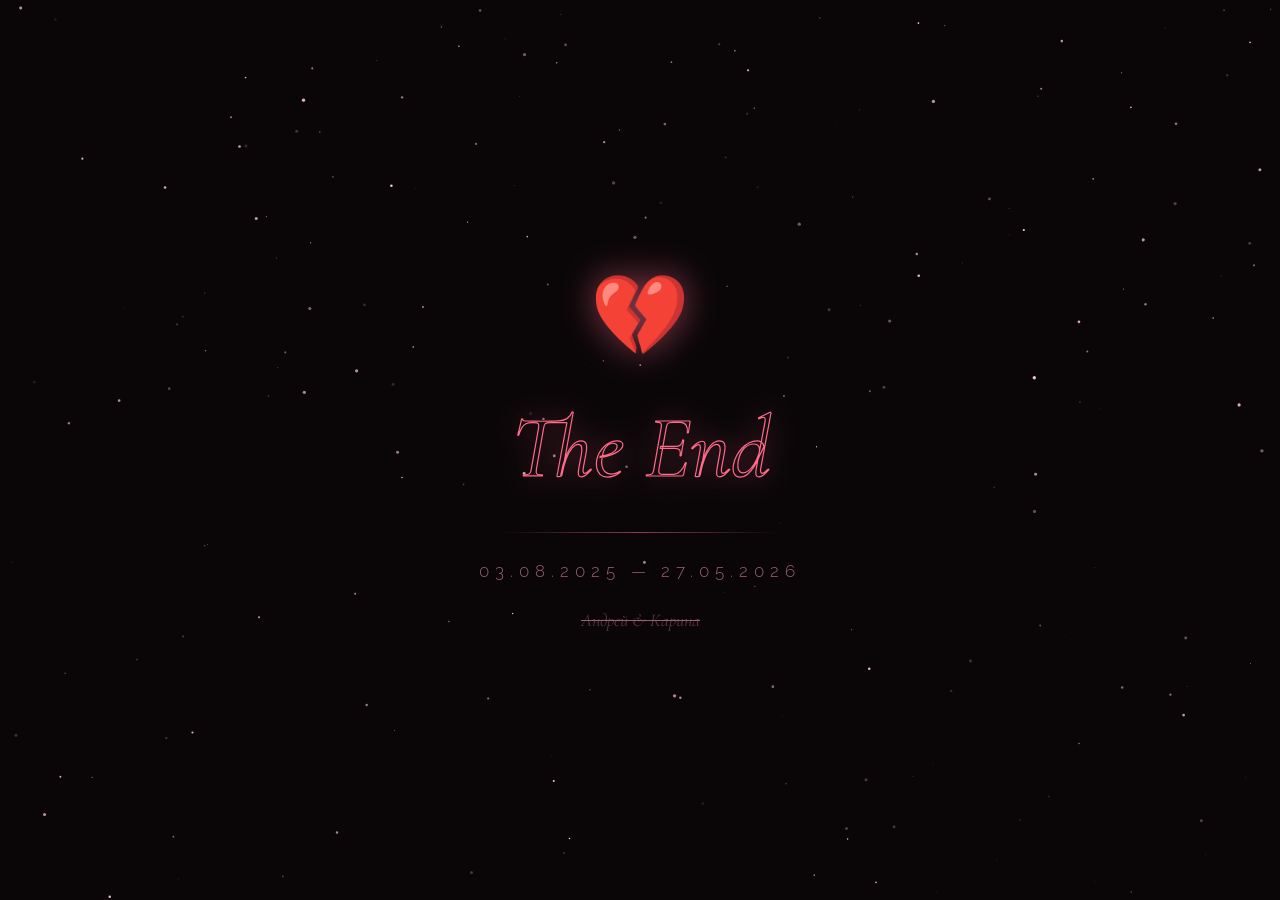
==== commit cb530086: "end" ====
--- a/templates/index.html
+++ b/templates/index.html
@@ -3,750 +3,232 @@
 <head>
     <meta charset="UTF-8">
     <meta name="viewport" content="width=device-width, initial-scale=1.0, maximum-scale=1.0">
-    <title>Андрей & Карина ❤️</title>
+    <title>End</title>
     <link rel="icon" type="image/x-icon" href="/static/favicon.ico">
     <link rel="stylesheet" href="/static/style.css">
     <link href="https://fonts.googleapis.com/css2?family=Playfair+Display:ital,wght@0,400;0,700;1,400&family=Raleway:wght@300;400;600&family=Great+Vibes&family=Cormorant+Garamond:ital,wght@0,300;0,400;0,600;1,300;1,400&display=swap" rel="stylesheet">
-    <!-- Yandex Autoplacement 19079168 -->
-<script src="https://yandex.ru/ads/system/context.js" async></script>
-<script data-page-id="19079168" src="https://yandex.ru/ads/system/ap-loader.js" async></script>
+    <style>
+        *, *::before, *::after { box-sizing: border-box; margin: 0; padding: 0; }
+
+        body {
+            background: #0a0608;
+            min-height: 100vh;
+            display: flex;
+            align-items: center;
+            justify-content: center;
+            overflow: hidden;
+            font-family: 'Cormorant Garamond', serif;
+        }
+
+        /* ---- звёзды ---- */
+        #stars-canvas {
+            position: fixed;
+            inset: 0;
+            width: 100%;
+            height: 100%;
+            z-index: 0;
+        }
+
+        /* ---- падающие осколки сердца ---- */
+        #particles {
+            position: fixed;
+            inset: 0;
+            pointer-events: none;
+            z-index: 1;
+        }
+        .shard {
+            position: absolute;
+            top: -20px;
+            font-size: 14px;
+            animation: fall linear forwards;
+            opacity: 0;
+            filter: grayscale(1) brightness(0.6);
+            user-select: none;
+        }
+        @keyframes fall {
+            0%   { transform: translateY(0) rotate(0deg);   opacity: 0.7; }
+            80%  { opacity: 0.4; }
+            100% { transform: translateY(110vh) rotate(360deg); opacity: 0; }
+        }
+
+        /* ---- центральный блок ---- */
+        .end-wrapper {
+            position: relative;
+            z-index: 10;
+            display: flex;
+            flex-direction: column;
+            align-items: center;
+            gap: 28px;
+            text-align: center;
+            padding: 0 24px;
+        }
+
+        /* broken heart */
+        .broken-heart {
+            font-size: clamp(48px, 10vw, 80px);
+            animation: heartbeat-break 3s ease-in-out infinite;
+            filter: drop-shadow(0 0 18px #ff6b8a88);
+            user-select: none;
+        }
+        @keyframes heartbeat-break {
+            0%, 100% { transform: scale(1);   filter: drop-shadow(0 0 18px #ff6b8a88); }
+            30%       { transform: scale(1.07); filter: drop-shadow(0 0 28px #ff6b8acc); }
+            50%       { transform: scale(0.97); }
+        }
+
+        /* SVG-надпись The End */
+        .writing-svg {
+            width: min(520px, 95vw);
+            overflow: visible;
+        }
+        #end-text {
+            stroke-dasharray: 1200;
+            stroke-dashoffset: 1200;
+            animation: draw-text 2.8s ease forwards 0.6s;
+        }
+        @keyframes draw-text {
+            to { stroke-dashoffset: 0; }
+        }
+        /* после прорисовки — мягкое свечение */
+        #end-text {
+            animation: draw-text 2.8s ease forwards 0.6s, glow-text 3s ease-in-out 3.4s infinite;
+        }
+        @keyframes glow-text {
+            0%, 100% { filter: drop-shadow(0 0 4px #ff6b8a88); }
+            50%       { filter: drop-shadow(0 0 16px #ff6b8acc) drop-shadow(0 0 30px #d63c5e44); }
+        }
+
+        /* подпись под надписью */
+        .end-sub {
+            font-family: 'Raleway', sans-serif;
+            font-weight: 300;
+            font-size: clamp(13px, 3vw, 17px);
+            letter-spacing: 0.35em;
+            text-transform: uppercase;
+            color: #9a6070;
+            opacity: 0;
+            animation: fade-up 1.2s ease forwards 3.6s;
+        }
+        @keyframes fade-up {
+            from { opacity: 0; transform: translateY(12px); }
+            to   { opacity: 1; transform: translateY(0); }
+        }
+
+        /* горизонтальная линия-дивайдер */
+        .divider {
+            width: 0;
+            height: 1px;
+            background: linear-gradient(90deg, transparent, #ff6b8a88, transparent);
+            animation: expand-line 1.4s ease forwards 3.2s;
+        }
+        @keyframes expand-line {
+            to { width: min(280px, 70vw); }
+        }
+
+        /* дата — зачёркнута */
+        .end-date {
+            font-family: 'Cormorant Garamond', serif;
+            font-style: italic;
+            font-size: clamp(14px, 3.5vw, 18px);
+            color: #5a3545;
+            opacity: 0;
+            position: relative;
+            animation: fade-up 1s ease forwards 4.4s;
+        }
+        .end-date::after {
+            content: '';
+            position: absolute;
+            left: 0; right: 0;
+            top: 50%;
+            height: 1px;
+            background: #9a6070;
+            transform: scaleX(0);
+            transform-origin: left;
+            animation: strikethrough 0.8s ease forwards 5.2s;
+        }
+        @keyframes strikethrough {
+            to { transform: scaleX(1); }
+        }
+    </style>
 </head>
 <body>
 
-    <div id="loader">
-        <canvas id="stars-canvas"></canvas>
-        <div class="loader-content">
-            <svg class="writing-svg" viewBox="0 0 500 120" xmlns="http://www.w3.org/2000/svg">
-                <text x="50%" y="80" text-anchor="middle"
-                    font-family="'Cormorant Garamond', serif"
-                    font-size="72" fill="none"
-                    stroke="#ff6b8a" stroke-width="1.5"
-                    stroke-dasharray="1000" stroke-dashoffset="1000"
-                    id="writing-text">Андрей & Карина</text>
-            </svg>
-            <div class="loader-heart" id="loader-heart">❤️</div>
-            <div class="loader-date" id="loader-date">03.08.2025</div>
-        </div>
+    <canvas id="stars-canvas"></canvas>
+    <div id="particles"></div>
+
+    <div class="end-wrapper">
+        <div class="broken-heart">💔</div>
+
+        <svg class="writing-svg" viewBox="0 0 520 110" xmlns="http://www.w3.org/2000/svg">
+            <text x="50%" y="82" text-anchor="middle"
+                  font-family="'Cormorant Garamond', serif"
+                  font-size="88"
+                  font-style="italic"
+                  fill="none"
+                  stroke="#ff6b8a"
+                  stroke-width="1.2"
+                  id="end-text">The End</text>
+        </svg>
+
+        <div class="divider"></div>
+        <div class="end-sub">03.08.2025 — 27.05.2026</div>
+        <div class="end-date">Андрей & Карина</div>
     </div>
 
-    <div id="particles"></div>
-    <canvas id="bg-stars"></canvas>
-
-    <nav>
-        <div class="logo">А ♥ К</div>
-        <div class="burger" onclick="toggleMenu()">☰</div>
-        <ul id="nav-menu">
-            <li><a href="#home" onclick="toggleMenu()">Главная</a></li>
-            <li><a href="#letter" onclick="toggleMenu()">Письмо</a></li>
-            <li><a href="#history" onclick="toggleMenu()">История</a></li>
-            <li><a href="#love" onclick="toggleMenu()">Люблю тебя</a></li>
-            <li><a href="#stats" onclick="toggleMenu()">Цифры</a></li>
-            <li><a href="#plans" onclick="toggleMenu()">Планы</a></li>
-            <li><a href="#places" onclick="toggleMenu()">Места</a></li>
-            <li><a href="#music" onclick="toggleMenu()">Музыка</a></li>
-            <li><a href="#gallery" onclick="toggleMenu()">Фото</a></li>
-        </ul>
-    </nav>
-
-    <section class="section fullscreen" id="home">
-        <div class="slideshow">
-            <div class="slide" style="background-image: url('/static/images/photo1.jpg')"></div>
-            <div class="slide" style="background-image: url('/static/images/photo2.jpg')"></div>
-            <div class="slide" style="background-image: url('/static/images/photo3.jpg')"></div>
-            <div class="slide" style="background-image: url('/static/images/photo4.jpg')"></div>
-            <div class="slide" style="background-image: url('/static/images/photo5.jpg')"></div>
-            <div class="slide" style="background-image: url('/static/images/photo34.jpg')"></div>
-            <div class="slide" style="background-image: url('/static/images/photo35.jpg')"></div>
-            <div class="slide" style="background-image: url('/static/images/photo36.jpg')"></div>
-            <div class="slide" style="background-image: url('/static/images/photo37.jpg')"></div>
-            <div class="slide" style="background-image: url('/static/images/photo38.jpg')"></div>
-            <div class="slide" style="background-image: url('/static/images/photo39.jpg')"></div>
-        </div>
-        <div class="slideshow-overlay"></div>
-        <div class="hero-content">
-            <p class="pre-title">с 3 августа 2025 года 🌹</p>
-            <h1>Андрей <span>&</span> Карина</h1>
-            <p class="subtitle" id="typewriter"></p>
-            <div class="counter-box">
-                <div class="counter-item"><span id="days">0</span><small>дней</small></div>
-                <div class="counter-item"><span id="hours">0</span><small>часов</small></div>
-                <div class="counter-item"><span id="minutes">0</span><small>минут</small></div>
-                <div class="counter-item"><span id="seconds">0</span><small>секунд</small></div>
-            </div>
-            <a href="#letter" class="scroll-btn">Читать письмо ↓</a>
-        </div>
-    </section>
-
-    <div class="photo-strip">
-        <div class="photo-strip-inner">
-            <div class="strip-item" style="background-image: url('/static/images/photo1.jpg')"></div>
-            <div class="strip-item" style="background-image: url('/static/images/photo2.jpg')"></div>
-            <div class="strip-item" style="background-image: url('/static/images/photo3.jpg')"></div>
-            <div class="strip-item" style="background-image: url('/static/images/photo4.jpg')"></div>
-            <div class="strip-item" style="background-image: url('/static/images/photo5.jpg')"></div>
-            <div class="strip-item" style="background-image: url('/static/images/photo6.jpg')"></div>
-            <div class="strip-item" style="background-image: url('/static/images/photo7.jpg')"></div>
-            <div class="strip-item" style="background-image: url('/static/images/photo8.jpg')"></div>
-            <div class="strip-item" style="background-image: url('/static/images/photo9.jpg')"></div>
-            <div class="strip-item" style="background-image: url('/static/images/photo10.jpg')"></div>
-            <div class="strip-item" style="background-image: url('/static/images/photo11.jpg')"></div>
-            <div class="strip-item" style="background-image: url('/static/images/photo12.jpg')"></div>
-            <div class="strip-item" style="background-image: url('/static/images/photo13.jpg')"></div>
-            <div class="strip-item" style="background-image: url('/static/images/photo14.jpg')"></div>
-            <div class="strip-item" style="background-image: url('/static/images/photo15.jpg')"></div>
-            <div class="strip-item" style="background-image: url('/static/images/photo16.jpg')"></div>
-            <div class="strip-item" style="background-image: url('/static/images/photo17.jpg')"></div>
-            <div class="strip-item" style="background-image: url('/static/images/photo18.jpg')"></div>
-            <div class="strip-item" style="background-image: url('/static/images/photo19.jpg')"></div>
-            <div class="strip-item" style="background-image: url('/static/images/photo20.jpg')"></div>
-            <div class="strip-item" style="background-image: url('/static/images/photo21.jpg')"></div>
-            <div class="strip-item" style="background-image: url('/static/images/photo22.jpg')"></div>
-            <div class="strip-item" style="background-image: url('/static/images/photo23.jpg')"></div>
-            <div class="strip-item" style="background-image: url('/static/images/photo24.jpg')"></div>
-            <div class="strip-item" style="background-image: url('/static/images/photo25.jpg')"></div>
-            <div class="strip-item" style="background-image: url('/static/images/photo26.jpg')"></div>
-            <div class="strip-item" style="background-image: url('/static/images/photo27.jpg')"></div>
-            <div class="strip-item" style="background-image: url('/static/images/photo28.jpg')"></div>
-            <div class="strip-item" style="background-image: url('/static/images/photo29.jpg')"></div>
-            <div class="strip-item" style="background-image: url('/static/images/photo30.jpg')"></div>
-            <div class="strip-item" style="background-image: url('/static/images/photo31.jpg')"></div>
-            <div class="strip-item" style="background-image: url('/static/images/photo32.jpg')"></div>
-            <div class="strip-item" style="background-image: url('/static/images/photo33.jpg')"></div>
-            <div class="strip-item" style="background-image: url('/static/images/photo1.jpg')"></div>
-            <div class="strip-item" style="background-image: url('/static/images/photo2.jpg')"></div>
-            <div class="strip-item" style="background-image: url('/static/images/photo3.jpg')"></div>
-            <div class="strip-item" style="background-image: url('/static/images/photo4.jpg')"></div>
-            <div class="strip-item" style="background-image: url('/static/images/photo5.jpg')"></div>
-            <div class="strip-item" style="background-image: url('/static/images/photo6.jpg')"></div>
-            <div class="strip-item" style="background-image: url('/static/images/photo7.jpg')"></div>
-            <div class="strip-item" style="background-image: url('/static/images/photo8.jpg')"></div>
-            <div class="strip-item" style="background-image: url('/static/images/photo9.jpg')"></div>
-            <div class="strip-item" style="background-image: url('/static/images/photo10.jpg')"></div>
-            <div class="strip-item" style="background-image: url('/static/images/photo11.jpg')"></div>
-            <div class="strip-item" style="background-image: url('/static/images/photo12.jpg')"></div>
-            <div class="strip-item" style="background-image: url('/static/images/photo13.jpg')"></div>
-            <div class="strip-item" style="background-image: url('/static/images/photo14.jpg')"></div>
-            <div class="strip-item" style="background-image: url('/static/images/photo15.jpg')"></div>
-            <div class="strip-item" style="background-image: url('/static/images/photo16.jpg')"></div>
-            <div class="strip-item" style="background-image: url('/static/images/photo17.jpg')"></div>
-            <div class="strip-item" style="background-image: url('/static/images/photo18.jpg')"></div>
-            <div class="strip-item" style="background-image: url('/static/images/photo19.jpg')"></div>
-            <div class="strip-item" style="background-image: url('/static/images/photo20.jpg')"></div>
-            <div class="strip-item" style="background-image: url('/static/images/photo21.jpg')"></div>
-            <div class="strip-item" style="background-image: url('/static/images/photo22.jpg')"></div>
-            <div class="strip-item" style="background-image: url('/static/images/photo23.jpg')"></div>
-            <div class="strip-item" style="background-image: url('/static/images/photo24.jpg')"></div>
-            <div class="strip-item" style="background-image: url('/static/images/photo25.jpg')"></div>
-            <div class="strip-item" style="background-image: url('/static/images/photo26.jpg')"></div>
-            <div class="strip-item" style="background-image: url('/static/images/photo27.jpg')"></div>
-            <div class="strip-item" style="background-image: url('/static/images/photo28.jpg')"></div>
-            <div class="strip-item" style="background-image: url('/static/images/photo29.jpg')"></div>
-            <div class="strip-item" style="background-image: url('/static/images/photo30.jpg')"></div>
-            <div class="strip-item" style="background-image: url('/static/images/photo31.jpg')"></div>
-            <div class="strip-item" style="background-image: url('/static/images/photo32.jpg')"></div>
-            <div class="strip-item" style="background-image: url('/static/images/photo33.jpg')"></div>
-            <div class="strip-item" style="background-image: url('/static/images/photo34.jpg')"></div>
-            <div class="strip-item" style="background-image: url('/static/images/photo35.jpg')"></div>
-            <div class="strip-item" style="background-image: url('/static/images/photo36.jpg')"></div>
-            <div class="strip-item" style="background-image: url('/static/images/photo37.jpg')"></div>
-            <div class="strip-item" style="background-image: url('/static/images/photo38.jpg')"></div>
-            <div class="strip-item" style="background-image: url('/static/images/photo39.jpg')"></div>
-        </div>
-    </div>
-
-    <div class="music-bar">
-        <div class="music-bar-inner">
-            <span class="music-label">🎵 Наша песня — Cupsize — Минус Плюс</span>
-            <div class="custom-player">
-                <button class="play-btn" id="playBtn" onclick="togglePlay()">▶</button>
-                <div class="player-info">
-                    <div class="player-title">Cupsize — Минус Плюс</div>
-                    <div class="player-progress" onclick="seekAudio(event)" id="progressBar">
-                        <div class="player-progress-fill" id="progressFill"></div>
-                    </div>
-                </div>
-                <div class="player-time" id="playerTime">0:00</div>
-                <audio id="mainAudio" src="/static/song.mp3"></audio>
-            </div>
-        </div>
-    </div>
-
-    <section class="section" id="history">
-        <div class="section-inner">
-            <h2 class="section-title">📖 Наша история</h2>
-            <div class="timeline">
-                <div class="timeline-item">
-                    <div class="timeline-dot">💬</div>
-                    <div class="timeline-text"><h3>7 июля 2025</h3><p>Начало нашей переписки в Telegram — с этого всё и началось 🌸</p></div>
-                </div>
-                <div class="timeline-item">
-                    <div class="timeline-dot">🚶</div>
-                    <div class="timeline-text"><h3>30 июля 2025</h3><p>Первая совместная прогулка — я увидел тебя и понял что ты особенная ✨</p></div>
-                </div>
-                <div class="timeline-item">
-                    <div class="timeline-dot">❤️</div>
-                    <div class="timeline-text"><h3>3 августа 2025</h3><p>Очень важная дата — именно в этот день мы начали наши с тобой отношения 🌹</p></div>
-                </div>
-                <div class="timeline-item">
-                    <div class="timeline-dot">🎉</div>
-                    <div class="timeline-text"><h3>3 сентября 2025</h3><p>Первый месяц наших отношений — и это только начало! 🥂</p></div>
-                </div>
-                <div class="timeline-item">
-                    <div class="timeline-dot">💫</div>
-                    <div class="timeline-text"><h3>3 февраля 2026</h3><p>Наши с тобой полгода вместе — каждый день с тобой бесценен 💕</p></div>
-                </div>
-                <div class="timeline-item timeline-item-future">
-                    <div class="timeline-dot">∞</div>
-                    <div class="timeline-text"><h3>Продолжение следует...</h3><p>Наша с тобой история так и будет дополняться вплоть до смерти наших душ 🌙</p></div>
-                </div>
-            </div>
-        </div>
-    </section>
-
-    <section class="section" id="love">
-        <div class="section-inner">
-            <h2 class="section-title">💕 Почему я люблю тебя</h2>
-            <p class="love-subtitle">Карина, вот лишь часть причин...</p>
-            <div class="love-grid">
-                <div class="love-card"><div class="love-icon">🤗</div><p>За твою поддержку</p></div>
-                <div class="love-card"><div class="love-icon">😊</div><p>За твою улыбку</p></div>
-                <div class="love-card"><div class="love-icon">👁️</div><p>За твои красивые глаза</p></div>
-                <div class="love-card"><div class="love-icon">✨</div><p>За твоё прекрасное тело</p></div>
-                <div class="love-card"><div class="love-icon">💝</div><p>За твою любовь ко мне</p></div>
-                <div class="love-card"><div class="love-icon">🎵</div><p>За твой прекрасный голос</p></div>
-                <div class="love-card"><div class="love-icon">😄</div><p>За твой прекрасный смех</p></div>
-                <div class="love-card"><div class="love-icon">💫</div><p>За нашу прекрасную любовь</p></div>
-                <div class="love-card"><div class="love-icon">🌹</div><p>За наши прекрасные чувства</p></div>
-                <div class="love-card"><div class="love-icon">💆</div><p>За твои волосы</p></div>
-                <div class="love-card"><div class="love-icon">🦋</div><p>За твою личность</p></div>
-                <div class="love-card love-card-wide"><div class="love-icon">❤️</div><p>я люблю тебя всю и ту какая ты есть!</p></div>
-            </div>
-        </div>
-    </section>
-
-    <section class="section" id="stats">
-        <div class="section-inner">
-            <h2 class="section-title">🔢 Наши цифры</h2>
-            <p class="love-subtitle">Всё что есть между нами</p>
-            <div class="stats-grid">
-                <div class="stat-card"><div class="stat-number" id="stat-days">0</div><div class="stat-label">дней вместе</div></div>
-                <div class="stat-card"><div class="stat-number">∞</div><div class="stat-label">сообщений</div></div>
-                <div class="stat-card"><div class="stat-number">∞</div><div class="stat-label">встреч</div></div>
-                <div class="stat-card"><div class="stat-number">∞</div><div class="stat-label">поцелуев</div></div>
-                <div class="stat-card"><div class="stat-number">∞</div><div class="stat-label">объятий</div></div>
-                <div class="stat-card stat-card-wide"><div class="stat-number">∞</div><div class="stat-label">раз сказано "я тебя люблю" ❤️</div></div>
-            </div>
-        </div>
-    </section>
-
-    <section class="section" id="plans">
-        <div class="section-inner">
-            <h2 class="section-title">🌟 Наши планы</h2>
-            <p class="love-subtitle">То что ждёт нас впереди...</p>
-            <div class="plans-grid">
-                <div class="plan-card"><div class="plan-icon">😊</div><div class="plan-text">Прожить счастливую жизнь</div><div class="plan-check">🤍</div></div>
-                <div class="plan-card"><div class="plan-icon">💑</div><div class="plan-text">Поддерживать хорошие отношения</div><div class="plan-check">🤍</div></div>
-                <div class="plan-card"><div class="plan-icon">🐱</div><div class="plan-text">Завести котёнка</div><div class="plan-check">🤍</div></div>
-                <div class="plan-card plan-card-future"><div class="plan-icon">🔮</div><div class="plan-text">Остальное в будущем...</div><div class="plan-check">✨</div></div>
-            </div>
-        </div>
-    </section>
-
-    <!-- Наши места -->
-    <section class="section" id="places">
-        <div class="section-inner">
-            <h2 class="section-title">📍 Наши места и события</h2>
-            <p class="love-subtitle">Места где живёт наша история...</p>
-            <div class="places-grid-cards">
-
-                <div class="place-event-card">
-                    <div class="place-event-img-wrap"><img src="/static/images/1progylka.jpg" alt="прогулка"></div>
-                    <div class="place-event-body">
-                        <div class="place-event-date">02.08.2025</div>
-                        <div class="place-event-title">Одна из первых прогулок 🌹</div>
-                        <div class="place-event-desc">Через пару часов мы начали отношения ❤️</div>
-                        <a class="place-event-geo" href="https://yandex.ru/maps/?text=Парк+Машиностроителей,Благовещенск,Башкортостан" target="_blank">📍 Парк Машиностроителей, Благовещенск</a>
-                    </div>
-                </div>
-
-                <div class="place-event-card">
-                    <div class="place-event-img-wrap"><img src="/static/images/cupsize25.jpg" alt="концерт"></div>
-                    <div class="place-event-body">
-                        <div class="place-event-date">25.09.2025</div>
-                        <div class="place-event-title">Концерт Cupsize 🎵</div>
-                        <div class="place-event-desc">Наш первый совместный концерт 🎤</div>
-                        <a class="place-event-geo" href="https://yandex.ru/maps/?text=Огни+Уфы,Уфа" target="_blank">📍 Огни Уфы, Уфа</a>
-                    </div>
-                </div>
-
-                <div class="place-event-card">
-                    <div class="place-event-img-wrap"><img src="/static/images/svadba.jpg" alt="свадьба"></div>
-                    <div class="place-event-body">
-                        <div class="place-event-date">06.10.2025</div>
-                        <div class="place-event-title">Мы официально поженились! 💍</div>
-                        <div class="place-event-desc">Ну почти 😄❤️</div>
-                        <a class="place-event-geo" href="https://yandex.ru/maps/?text=Арт+Квадрат,Уфа" target="_blank">📍 Арт Квадрат, Уфа</a>
-                    </div>
-                </div>
-
-                <div class="place-event-card">
-                    <div class="place-event-img-wrap"><img src="/static/images/kino.jpg" alt="кино"></div>
-                    <div class="place-event-body">
-                        <div class="place-event-date">27.10.2025</div>
-                        <div class="place-event-title">Первый поход в кино 🎬</div>
-                        <div class="place-event-desc">Русский кинематограф... mistake 😅</div>
-                        <a class="place-event-geo" href="https://yandex.ru/maps/?text=ТЦ+Простор,Уфа" target="_blank">📍 ТЦ Простор, Уфа</a>
-                    </div>
-                </div>
-
-                <div class="place-event-card">
-                    <div class="place-event-img-wrap"><img src="/static/images/dr.jpg" alt="др"></div>
-                    <div class="place-event-body">
-                        <div class="place-event-date">03.12.2025</div>
-                        <div class="place-event-title">День рождения Карины 🎂</div>
-                        <div class="place-event-desc">С днём рождения, моя любовь! 🎉</div>
-                        <a class="place-event-geo" href="https://yandex.ru/maps/?text=Благовещенск,Башкортостан" target="_blank">📍 Благовещенск, Башкортостан</a>
-                    </div>
-                </div>
-
-                <div class="place-event-card">
-                    <div class="place-event-img-wrap"><img src="/static/images/svidanie.jpg" alt="свидание"></div>
-                    <div class="place-event-body">
-                        <div class="place-event-date">09.01.2026</div>
-                        <div class="place-event-title">Пластилиновое свидание 🎨</div>
-                        <div class="place-event-desc">Творческий вечер 🌸</div>
-                        <a class="place-event-geo" href="https://yandex.ru/maps/?text=Благовещенск,Башкортостан" target="_blank">📍 Благовещенск, Башкортостан</a>
-                    </div>
-                </div>
-
-                <div class="place-event-card">
-                    <div class="place-event-img-wrap"><img src="/static/images/katok.jpg" alt="каток"></div>
-                    <div class="place-event-body">
-                        <div class="place-event-date">09.01.2026</div>
-                        <div class="place-event-title">Каток в Меге ⛸️</div>
-                        <div class="place-event-desc">wtf 😄</div>
-                        <a class="place-event-geo" href="https://yandex.ru/maps/?text=ТЦ+Мега,Уфа" target="_blank">📍 ТЦ Мега, Уфа</a>
-                    </div>
-                </div>
-
-                <div class="place-event-card">
-                    <div class="place-event-img-wrap"><img src="/static/images/kay25.jpg" alt="кай"></div>
-                    <div class="place-event-body">
-                        <div class="place-event-date">25.01.2026</div>
-                        <div class="place-event-title">Концерт Кая 🎶</div>
-                        <div class="place-event-desc">love 🖤</div>
-                        <a class="place-event-geo" href="https://yandex.ru/maps/?text=Огни+Уфы,Уфа" target="_blank">📍 Огни Уфы, Уфа</a>
-                    </div>
-                </div>
-
-                <div class="place-event-card">
-                    <div class="place-event-img-wrap"><img src="/static/images/polgoda.jpg" alt="полгода"></div>
-                    <div class="place-event-body">
-                        <div class="place-event-date">03.02.2026</div>
-                        <div class="place-event-title">Полгода вместе 💕</div>
-                        <div class="place-event-desc">Карина вкусно поела — ам ам ам 😄</div>
-                        <a class="place-event-geo" href="https://yandex.ru/maps/?text=Гостиный+двор,Уфа" target="_blank">📍 Гостиный двор, Уфа</a>
-                    </div>
-                </div>
-
-                <div class="place-event-card">
-                    <div class="place-event-img-wrap"><img src="/static/images/last.jpg" alt="прогулка"></div>
-                    <div class="place-event-body">
-                        <div class="place-event-date">31.03.2026</div>
-                        <div class="place-event-title">Последняя прогулка в марте 🌸</div>
-                        <div class="place-event-desc">Весенний вечер вдвоём 🌿</div>
-                        <a class="place-event-geo" href="https://yandex.ru/maps/?text=Сипайлово,Уфа" target="_blank">📍 Сипайлово, Уфа</a>
-                    </div>
-                </div>
-
-            </div>
-        </div>
-    </section>
-
-    <!-- Наша музыка -->
-    <section class="section" id="music">
-        <div class="section-inner">
-            <h2 class="section-title">🎵 Наша музыка</h2>
-            <p class="love-subtitle">Треки которые звучат в нашей истории...</p>
-            <div class="music-tracks">
-
-                <div class="track-card">
-                    <iframe width="100%" height="166" scrolling="no" frameborder="no" allow="autoplay"
-                    src="https://w.soundcloud.com/player/?url=https%3A//soundcloud.com/yupi-110805053/cupsize-ya-lyublyu-tebya-full&color=%23ff6b8a&auto_play=false&hide_related=true&show_comments=false&show_user=true&show_reposts=false&show_teaser=false"></iframe>
-                </div>
-
-                <div class="track-card">
-                    <iframe width="100%" height="166" scrolling="no" frameborder="no" allow="autoplay"
-                    src="https://w.soundcloud.com/player/?url=https%3A//soundcloud.com/linalifonova/minus-plyus&color=%23ff6b8a&auto_play=false&hide_related=true&show_comments=false&show_user=true&show_reposts=false&show_teaser=false"></iframe>
-                </div>
-
-                <div class="track-card">
-                    <iframe width="100%" height="166" scrolling="no" frameborder="no" allow="autoplay"
-                    src="https://w.soundcloud.com/player/?url=https%3A//soundcloud.com/cupsizeeeeee/ulybnis-3&color=%23ff6b8a&auto_play=false&hide_related=true&show_comments=false&show_user=true&show_reposts=false&show_teaser=false"></iframe>
-                </div>
-
-                <div class="track-card">
-                    <iframe width="100%" height="166" scrolling="no" frameborder="no" allow="autoplay"
-                    src="https://w.soundcloud.com/player/?url=https%3A//soundcloud.com/everlov3d/cupsize-bolshe-chem&color=%23ff6b8a&auto_play=false&hide_related=true&show_comments=false&show_user=true&show_reposts=false&show_teaser=false"></iframe>
-                </div>
-
-                <div class="track-card">
-                    <iframe width="100%" height="166" scrolling="no" frameborder="no" allow="autoplay"
-                    src="https://w.soundcloud.com/player/?url=https%3A//soundcloud.com/everlov3d/cupsize-tselovalis&color=%23ff6b8a&auto_play=false&hide_related=true&show_comments=false&show_user=true&show_reposts=false&show_teaser=false"></iframe>
-                </div>
-
-                <div class="track-card">
-                    <iframe width="100%" height="166" scrolling="no" frameborder="no" allow="autoplay"
-                    src="https://w.soundcloud.com/player/?url=https%3A//soundcloud.com/kaiangel-9mice/welcome-to-forever&color=%23ff6b8a&auto_play=false&hide_related=true&show_comments=false&show_user=true&show_reposts=false&show_teaser=false"></iframe>
-                </div>
-
-                <div class="track-card">
-                    <iframe width="100%" height="166" scrolling="no" frameborder="no" allow="autoplay"
-                    src="https://w.soundcloud.com/player/?url=https%3A//soundcloud.com/kaiangel-9mice/madam&color=%23ff6b8a&auto_play=false&hide_related=true&show_comments=false&show_user=true&show_reposts=false&show_teaser=false"></iframe>
-                </div>
-
-                <div class="track-card">
-                    <iframe width="100%" height="166" scrolling="no" frameborder="no" allow="autoplay"
-                    src="https://w.soundcloud.com/player/?url=https%3A//soundcloud.com/23423234432-626258372/code10-scalevvizard&color=%23ff6b8a&auto_play=false&hide_related=true&show_comments=false&show_user=true&show_reposts=false&show_teaser=false"></iframe>
-                </div>
-
-                <div class="track-card">
-                    <iframe width="100%" height="166" scrolling="no" frameborder="no" allow="autoplay"
-                    src="https://w.soundcloud.com/player/?url=https%3A//soundcloud.com/1dead1/code10-paradise&color=%23ff6b8a&auto_play=false&hide_related=true&show_comments=false&show_user=true&show_reposts=false&show_teaser=false"></iframe>
-                </div>
-
-            </div>
-        </div>
-    </section>
-
-    <section class="section" id="gallery">
-        <div class="section-inner">
-            <h2 class="section-title">📸 Наши моменты</h2>
-            <div class="masonry">
-                <div class="masonry-item"><img src="/static/images/photo1.jpg" alt="фото 1"></div>
-                <div class="masonry-item masonry-tall"><img src="/static/images/photo2.jpg" alt="фото 2"></div>
-                <div class="masonry-item"><img src="/static/images/photo3.jpg" alt="фото 3"></div>
-                <div class="masonry-item masonry-wide"><img src="/static/images/photo4.jpg" alt="фото 4"></div>
-                <div class="masonry-item"><img src="/static/images/photo5.jpg" alt="фото 5"></div>
-                <div class="masonry-item masonry-tall"><img src="/static/images/photo6.jpg" alt="фото 6"></div>
-                <div class="masonry-item"><img src="/static/images/photo7.jpg" alt="фото 7"></div>
-                <div class="masonry-item masonry-wide"><img src="/static/images/photo8.jpg" alt="фото 8"></div>
-                <div class="masonry-item"><img src="/static/images/photo9.jpg" alt="фото 9"></div>
-                <div class="masonry-item"><img src="/static/images/photo10.jpg" alt="фото 10"></div>
-                <div class="masonry-item masonry-tall"><img src="/static/images/photo11.jpg" alt="фото 11"></div>
-                <div class="masonry-item"><img src="/static/images/photo12.jpg" alt="фото 12"></div>
-                <div class="masonry-item masonry-tall"><img src="/static/images/photo13.jpg" alt="фото 13"></div>
-                <div class="masonry-item"><img src="/static/images/photo14.jpg" alt="фото 14"></div>
-                <div class="masonry-item masonry-wide"><img src="/static/images/photo15.jpg" alt="фото 15"></div>
-                <div class="masonry-item"><img src="/static/images/photo16.jpg" alt="фото 16"></div>
-                <div class="masonry-item masonry-tall"><img src="/static/images/photo17.jpg" alt="фото 17"></div>
-                <div class="masonry-item"><img src="/static/images/photo18.jpg" alt="фото 18"></div>
-                <div class="masonry-item"><img src="/static/images/photo19.jpg" alt="фото 19"></div>
-                <div class="masonry-item masonry-tall"><img src="/static/images/photo20.jpg" alt="фото 20"></div>
-                <div class="masonry-item"><img src="/static/images/photo21.jpg" alt="фото 21"></div>
-                <div class="masonry-item masonry-wide"><img src="/static/images/photo22.jpg" alt="фото 22"></div>
-                <div class="masonry-item"><img src="/static/images/photo23.jpg" alt="фото 23"></div>
-                <div class="masonry-item masonry-tall"><img src="/static/images/photo24.jpg" alt="фото 24"></div>
-                <div class="masonry-item"><img src="/static/images/photo25.jpg" alt="фото 25"></div>
-                <div class="masonry-item"><img src="/static/images/photo26.jpg" alt="фото 26"></div>
-                <div class="masonry-item masonry-tall"><img src="/static/images/photo27.jpg" alt="фото 27"></div>
-                <div class="masonry-item"><img src="/static/images/photo28.jpg" alt="фото 28"></div>
-                <div class="masonry-item"><img src="/static/images/photo29.jpg" alt="фото 29"></div>
-                <div class="masonry-item masonry-tall"><img src="/static/images/photo30.jpg" alt="фото 30"></div>
-                <div class="masonry-item masonry-tall"><img src="/static/images/photo31.jpg" alt="фото 31"></div>
-                <div class="masonry-item"><img src="/static/images/photo32.jpg" alt="фото 32"></div>
-                <div class="masonry-item masonry-wide"><img src="/static/images/photo33.jpg" alt="фото 33"></div>
-                <div class="masonry-item"><img src="/static/images/photo34.jpg" alt="фото 34"></div>
-                <div class="masonry-item masonry-tall"><img src="/static/images/photo35.jpg" alt="фото 35"></div>
-                <div class="masonry-item"><img src="/static/images/photo36.jpg" alt="фото 36"></div>
-                <div class="masonry-item masonry-wide"><img src="/static/images/photo37.jpg" alt="фото 37"></div>
-                <div class="masonry-item masonry-tall"><img src="/static/images/photo38.jpg" alt="фото 38"></div>
-                <div class="masonry-item"><img src="/static/images/photo39.jpg" alt="фото 39"></div>
-            </div>
-        </div>
-    </section>
-
-    <section class="section fullscreen" id="letter">
-        <div class="letter-wrap">
-            <div class="letter-envelope" id="real-envelope" onclick="openLetter()">
-                <div class="letter-envelope-body">
-                    <div class="letter-envelope-flap" id="real-flap"></div>
-                    <div class="letter-envelope-front">
-                        <div class="letter-envelope-to">Для Карины ♥</div>
-                        <div class="letter-envelope-hint">Нажми чтобы открыть</div>
-                    </div>
-                </div>
-            </div>
-            <div class="real-letter" id="real-letter">
-                <div class="real-letter-inner">
-                    <div class="real-letter-photo" style="background-image: url('/static/images/photo5.jpg')"></div>
-                    <div class="real-letter-date">3 августа 2025 г.</div>
-                    <div class="real-letter-greeting typewrite" data-text="Моя прекрасная девочка,"></div>
-                    <div class="real-letter-body">
-                        <p class="typewrite-p" data-text="я тебя очень люблю и я очень дорожу нашими отношениями. Я верю в то, что у нас всё будет хорошо и мы проведём наши жизни вместе!"></p>
-                        <p class="typewrite-p" data-text="Мы обязательно воплотим наши планы в реальность и сделаем то, что хотели — и у нас обязательно всё получится!"></p>
-                        <p class="typewrite-p" data-text="Очень сильно тебя люблю!"></p>
-                    </div>
-                    <div class="real-letter-sign typewrite-sign" data-text="С любовью, твой Андрей ❤️"></div>
-                    <button class="letter-close-btn" onclick="closeLetter()">Закрыть письмо ✕</button>
-                </div>
-            </div>
-        </div>
-    </section>
-
-    <footer><p>Сделано с ❤️ для Карины</p></footer>
-
-    <div id="lightbox">
-        <div class="lightbox-overlay" onclick="closeLightbox()"></div>
-        <button class="lightbox-arrow lightbox-prev" onclick="changePhoto(-1)">&#10094;</button>
-        <img id="lightbox-img" src="" alt="">
-        <button class="lightbox-arrow lightbox-next" onclick="changePhoto(1)">&#10095;</button>
-        <button class="lightbox-close" onclick="closeLightbox()">✕</button>
-    </div>
-
     <script>
-        function toggleMenu() {
-            document.getElementById('nav-menu').classList.toggle('open');
-        }
-
-        function openLetter() {
-            document.getElementById('real-flap').classList.add('open');
-            setTimeout(() => {
-                document.getElementById('real-letter').classList.add('open');
-                setTimeout(() => startTypewriting(), 600);
-            }, 800);
-        }
-
-        function closeLetter() {
-            const letter = document.getElementById('real-letter');
-            const flap = document.getElementById('real-flap');
-            letter.style.opacity = '0';
-            setTimeout(() => {
-                letter.classList.remove('open');
-                letter.style.opacity = '';
-                flap.classList.remove('open');
-            }, 400);
-        }
-
-        function startTypewriting() {
-            const greeting = document.querySelector('.typewrite');
-            const paragraphs = document.querySelectorAll('.typewrite-p');
-            const sign = document.querySelector('.typewrite-sign');
-            function typeElement(el, text, cb) {
-                el.textContent = '';
-                let i = 0;
-                const interval = setInterval(() => {
-                    el.textContent += text.charAt(i);
-                    i++;
-                    if (i >= text.length) {
-                        clearInterval(interval);
-                        if (cb) setTimeout(cb, 300);
-                    }
-                }, 35);
-            }
-            typeElement(greeting, greeting.dataset.text, () => {
-                let pIndex = 0;
-                function nextP() {
-                    if (pIndex < paragraphs.length) {
-                        typeElement(paragraphs[pIndex], paragraphs[pIndex].dataset.text, () => {
-                            pIndex++;
-                            nextP();
-                        });
-                    } else {
-                        setTimeout(() => typeElement(sign, sign.dataset.text, null), 300);
-                    }
-                }
-                nextP();
-            });
-        }
-
+        /* ---- звёздный фон ---- */
         const canvas = document.getElementById('stars-canvas');
         const ctx = canvas.getContext('2d');
-        canvas.width = window.innerWidth;
-        canvas.height = window.innerHeight;
-        const stars = Array.from({length: 150}, () => ({
-            x: Math.random() * canvas.width,
-            y: Math.random() * canvas.height,
-            r: Math.random() * 2 + 0.5,
-            alpha: Math.random(),
-            speed: Math.random() * 0.02 + 0.005
-        }));
+        let W, H, stars = [];
+
+        function initStars() {
+            W = canvas.width  = window.innerWidth;
+            H = canvas.height = window.innerHeight;
+            stars = Array.from({ length: 220 }, () => ({
+                x: Math.random() * W,
+                y: Math.random() * H,
+                r: Math.random() * 1.4 + 0.3,
+                a: Math.random(),
+                da: (Math.random() * 0.006 + 0.002) * (Math.random() < 0.5 ? 1 : -1)
+            }));
+        }
+
         function drawStars() {
-            ctx.clearRect(0, 0, canvas.width, canvas.height);
+            ctx.clearRect(0, 0, W, H);
             stars.forEach(s => {
-                s.alpha += s.speed;
-                if (s.alpha > 1 || s.alpha < 0) s.speed *= -1;
+                s.a += s.da;
+                if (s.a > 1 || s.a < 0) s.da *= -1;
                 ctx.beginPath();
                 ctx.arc(s.x, s.y, s.r, 0, Math.PI * 2);
-                ctx.fillStyle = `rgba(255, 200, 220, ${s.alpha})`;
+                ctx.fillStyle = `rgba(255, 200, 210, ${s.a})`;
                 ctx.fill();
             });
             requestAnimationFrame(drawStars);
         }
+
+        window.addEventListener('resize', initStars);
+        initStars();
         drawStars();
 
-        setTimeout(() => document.getElementById('loader').classList.add('hide'), 5000);
-
-        const bgCanvas = document.getElementById('bg-stars');
-        const bgCtx = bgCanvas.getContext('2d');
-        bgCanvas.width = window.innerWidth;
-        bgCanvas.height = window.innerHeight;
-        const bgStars = Array.from({length: 200}, () => ({
-            x: Math.random() * bgCanvas.width,
-            y: Math.random() * bgCanvas.height,
-            r: Math.random() * 1.5 + 0.3,
-            alpha: Math.random() * 0.7 + 0.1,
-            speed: Math.random() * 0.01 + 0.003
-        }));
-        function drawBgStars() {
-            bgCtx.clearRect(0, 0, bgCanvas.width, bgCanvas.height);
-            bgStars.forEach(s => {
-                s.alpha += s.speed;
-                if (s.alpha > 0.9 || s.alpha < 0.1) s.speed *= -1;
-                bgCtx.beginPath();
-                bgCtx.arc(s.x, s.y, s.r, 0, Math.PI * 2);
-                bgCtx.fillStyle = `rgba(255, 220, 230, ${s.alpha})`;
-                bgCtx.fill();
-            });
-            requestAnimationFrame(drawBgStars);
-        }
-        drawBgStars();
-        window.addEventListener('resize', () => {
-            bgCanvas.width = window.innerWidth;
-            bgCanvas.height = window.innerHeight;
-        });
-
-        let currentSlide = 0;
-        const slides = document.querySelectorAll('.slide');
-        slides[0].classList.add('active');
-        setInterval(() => {
-            slides[currentSlide].classList.remove('active');
-            currentSlide = (currentSlide + 1) % slides.length;
-            slides[currentSlide].classList.add('active');
-        }, 4000);
-
-        const start = new Date(2025, 7, 3, 0, 0, 0);
-        function updateCounter() {
-            const diff = new Date() - start;
-            if (diff < 0) return;
-            document.getElementById('days').textContent = Math.floor(diff / 86400000);
-            document.getElementById('hours').textContent = Math.floor((diff % 86400000) / 3600000);
-            document.getElementById('minutes').textContent = Math.floor((diff % 3600000) / 60000);
-            document.getElementById('seconds').textContent = Math.floor((diff % 60000) / 1000);
-            document.getElementById('stat-days').textContent = Math.floor(diff / 86400000);
-        }
-        setInterval(updateCounter, 1000);
-        updateCounter();
-
-        const container = document.getElementById('particles');
-        function createHeart() {
-            const heart = document.createElement('div');
-            heart.classList.add('heart');
-            heart.textContent = '❤️';
-            heart.style.left = Math.random() * 100 + 'vw';
-            heart.style.animationDuration = (Math.random() * 4 + 4) + 's';
-            heart.style.fontSize = (Math.random() * 16 + 10) + 'px';
-            heart.style.opacity = Math.random() * 0.5 + 0.2;
-            container.appendChild(heart);
-            setTimeout(() => heart.remove(), 8000);
-        }
-        setInterval(createHeart, 600);
-
-        const audio = document.getElementById('mainAudio');
-        const playBtn = document.getElementById('playBtn');
-        const progressFill = document.getElementById('progressFill');
-        const playerTime = document.getElementById('playerTime');
-        audio.playbackRate = 1.0;
-        audio.addEventListener('loadedmetadata', () => { audio.playbackRate = 1.0; });
-        function togglePlay() {
-            if (audio.paused) { audio.play(); playBtn.textContent = '⏸'; }
-            else { audio.pause(); playBtn.textContent = '▶'; }
-        }
-        audio.addEventListener('timeupdate', () => {
-            const pct = (audio.currentTime / audio.duration) * 100;
-            progressFill.style.width = pct + '%';
-            const m = Math.floor(audio.currentTime / 60);
-            const s = Math.floor(audio.currentTime % 60).toString().padStart(2, '0');
-            playerTime.textContent = m + ':' + s;
-        });
-        function seekAudio(e) {
-            const bar = document.getElementById('progressBar');
-            const rect = bar.getBoundingClientRect();
-            audio.currentTime = ((e.clientX - rect.left) / rect.width) * audio.duration;
-        }
-
-        // Лайтбокс с навигацией
-        let currentPhotoIndex = 0;
-        const galleryImgs = Array.from(document.querySelectorAll('.masonry-item img'));
-
-        galleryImgs.forEach((img, index) => {
-            img.addEventListener('click', () => {
-                currentPhotoIndex = index;
-                openLightbox(index);
-            });
-        });
-
-        function openLightbox(index) {
-            document.getElementById('lightbox').style.display = 'flex';
-            document.getElementById('lightbox-img').src = galleryImgs[index].src;
-        }
-
-        function changePhoto(dir) {
-            currentPhotoIndex = (currentPhotoIndex + dir + galleryImgs.length) % galleryImgs.length;
-            const img = document.getElementById('lightbox-img');
-            img.style.opacity = '0';
-            setTimeout(() => {
-                img.src = galleryImgs[currentPhotoIndex].src;
-                img.style.opacity = '1';
-            }, 150);
-        }
-
-        function closeLightbox() {
-            document.getElementById('lightbox').style.display = 'none';
-        }
-
-        document.addEventListener('keydown', (e) => {
-            if (document.getElementById('lightbox').style.display === 'flex') {
-                if (e.key === 'ArrowLeft') changePhoto(-1);
-                if (e.key === 'ArrowRight') changePhoto(1);
-                if (e.key === 'Escape') closeLightbox();
-            }
-        });
-
-        const typeText = 'С того дня как ты появилась в моей жизни — всё изменилось ✨';
-        let typeIndex = 0;
-        const typeEl = document.getElementById('typewriter');
-        function typeWriter() {
-            if (typeIndex < typeText.length) {
-                typeEl.textContent += typeText.charAt(typeIndex);
-                typeIndex++;
-                setTimeout(typeWriter, 60);
-            }
-        }
-        setTimeout(typeWriter, 5500);
-
-        const observer = new IntersectionObserver((entries) => {
-            entries.forEach(e => { if (e.isIntersecting) e.target.classList.add('visible'); });
-        }, { threshold: 0.1 });
-        document.querySelectorAll('.timeline-item, .masonry-item, .love-card, .stat-card, .plan-card, .place-event-card').forEach(el => observer.observe(el));
-
-        const sections = document.querySelectorAll('section[id]');
-        const navLinks = document.querySelectorAll('nav ul a');
-        window.addEventListener('scroll', () => {
-            let current = '';
-            sections.forEach(s => { if (window.scrollY >= s.offsetTop - 100) current = s.id; });
-            navLinks.forEach(a => {
-                a.classList.remove('active');
-                if (a.getAttribute('href') === '#' + current) a.classList.add('active');
-            });
-        });
-
-        window.addEventListener('scroll', () => {
-            const scrolled = window.scrollY;
-            document.querySelectorAll('.slide.active').forEach(slide => {
-                slide.style.transform = `translateY(${scrolled * 0.4}px)`;
-            });
-        });
+        /* ---- падающие осколки ---- */
+        const particles = document.getElementById('particles');
+        const shardSymbols = ['💔', '·', '·', '·', '✦', '·', '∘', '·'];
+
+        function createShard() {
+            const el = document.createElement('div');
+            el.classList.add('shard');
+            el.textContent = shardSymbols[Math.floor(Math.random() * shardSymbols.length)];
+            el.style.left = Math.random() * 100 + 'vw';
+            const dur = Math.random() * 8 + 6;
+            el.style.animationDuration = dur + 's';
+            el.style.fontSize = (Math.random() * 14 + 8) + 'px';
+            el.style.animationDelay = (Math.random() * 2) + 's';
+            particles.appendChild(el);
+            setTimeout(() => el.remove(), (dur + 2) * 1000);
+        }
+
+        setInterval(createShard, 700);
+        for (let i = 0; i < 8; i++) setTimeout(createShard, i * 200);
     </script>
 </body>
 </html>
